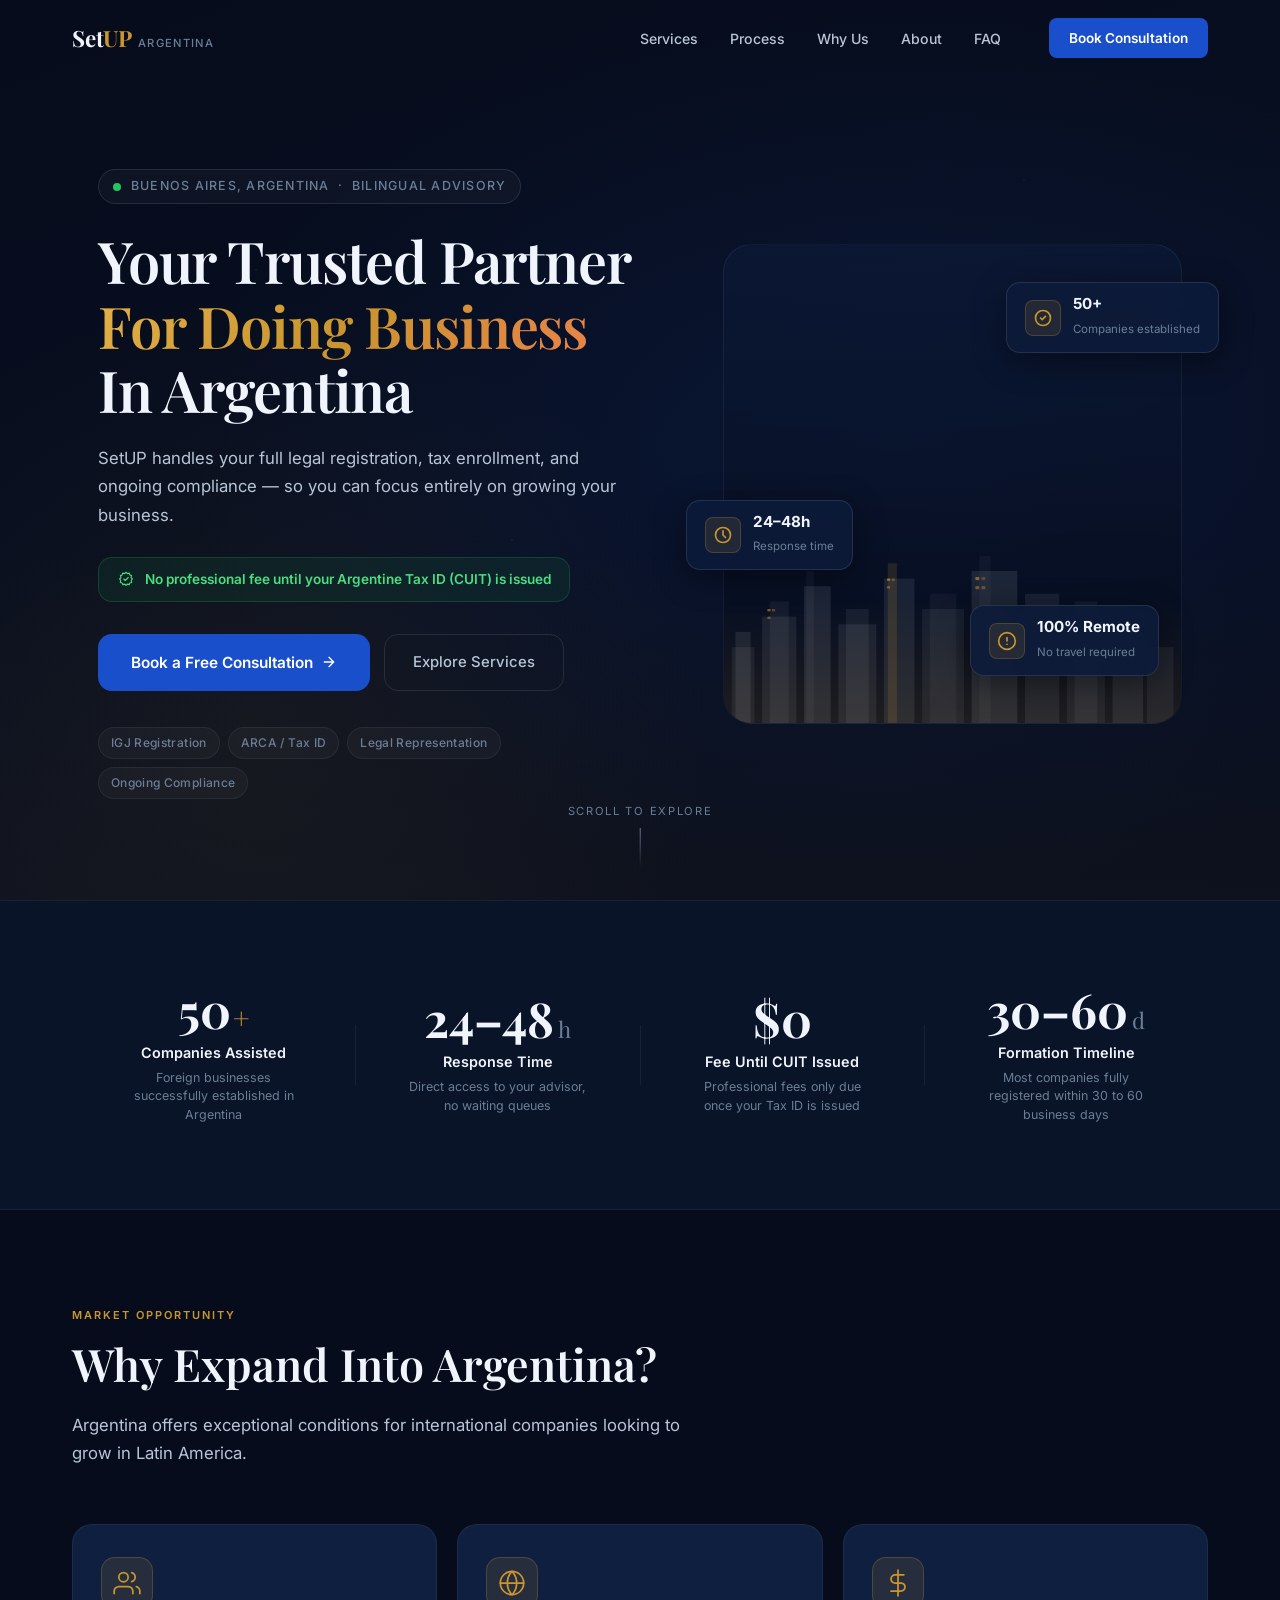
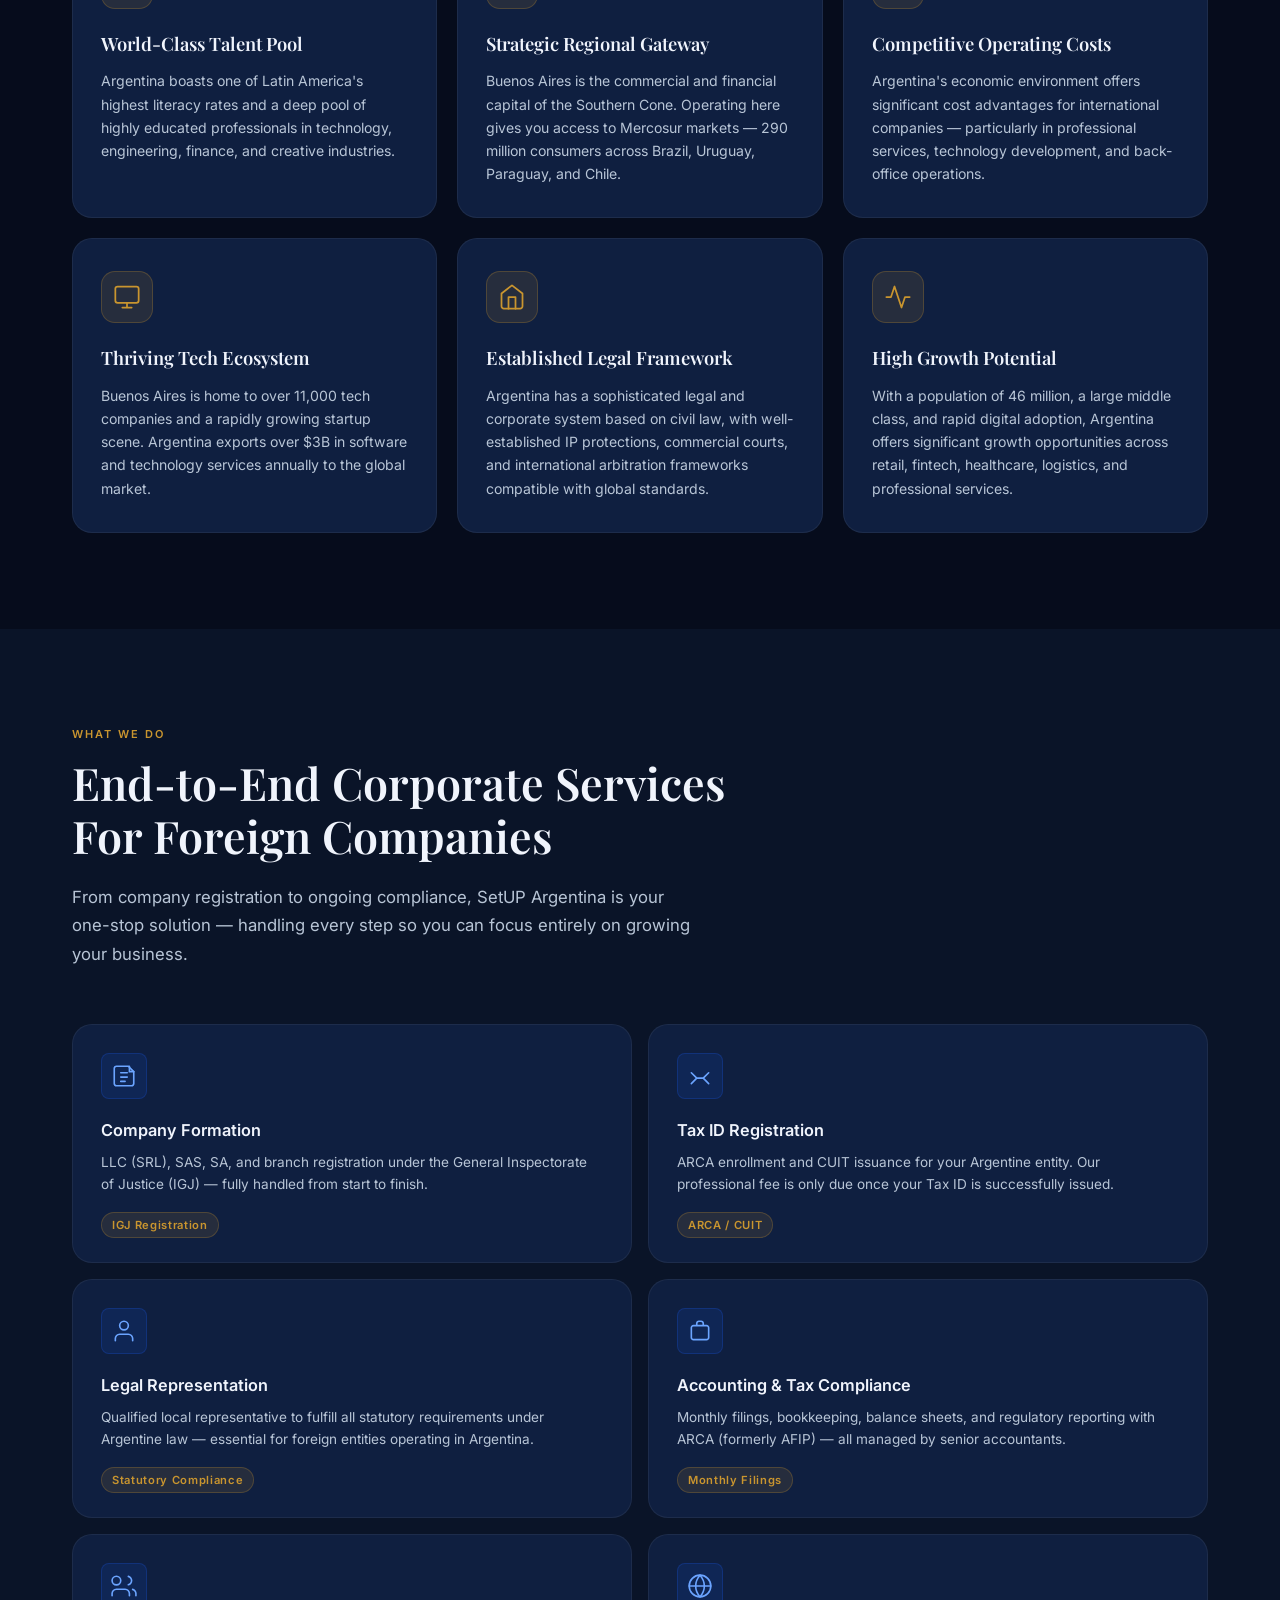
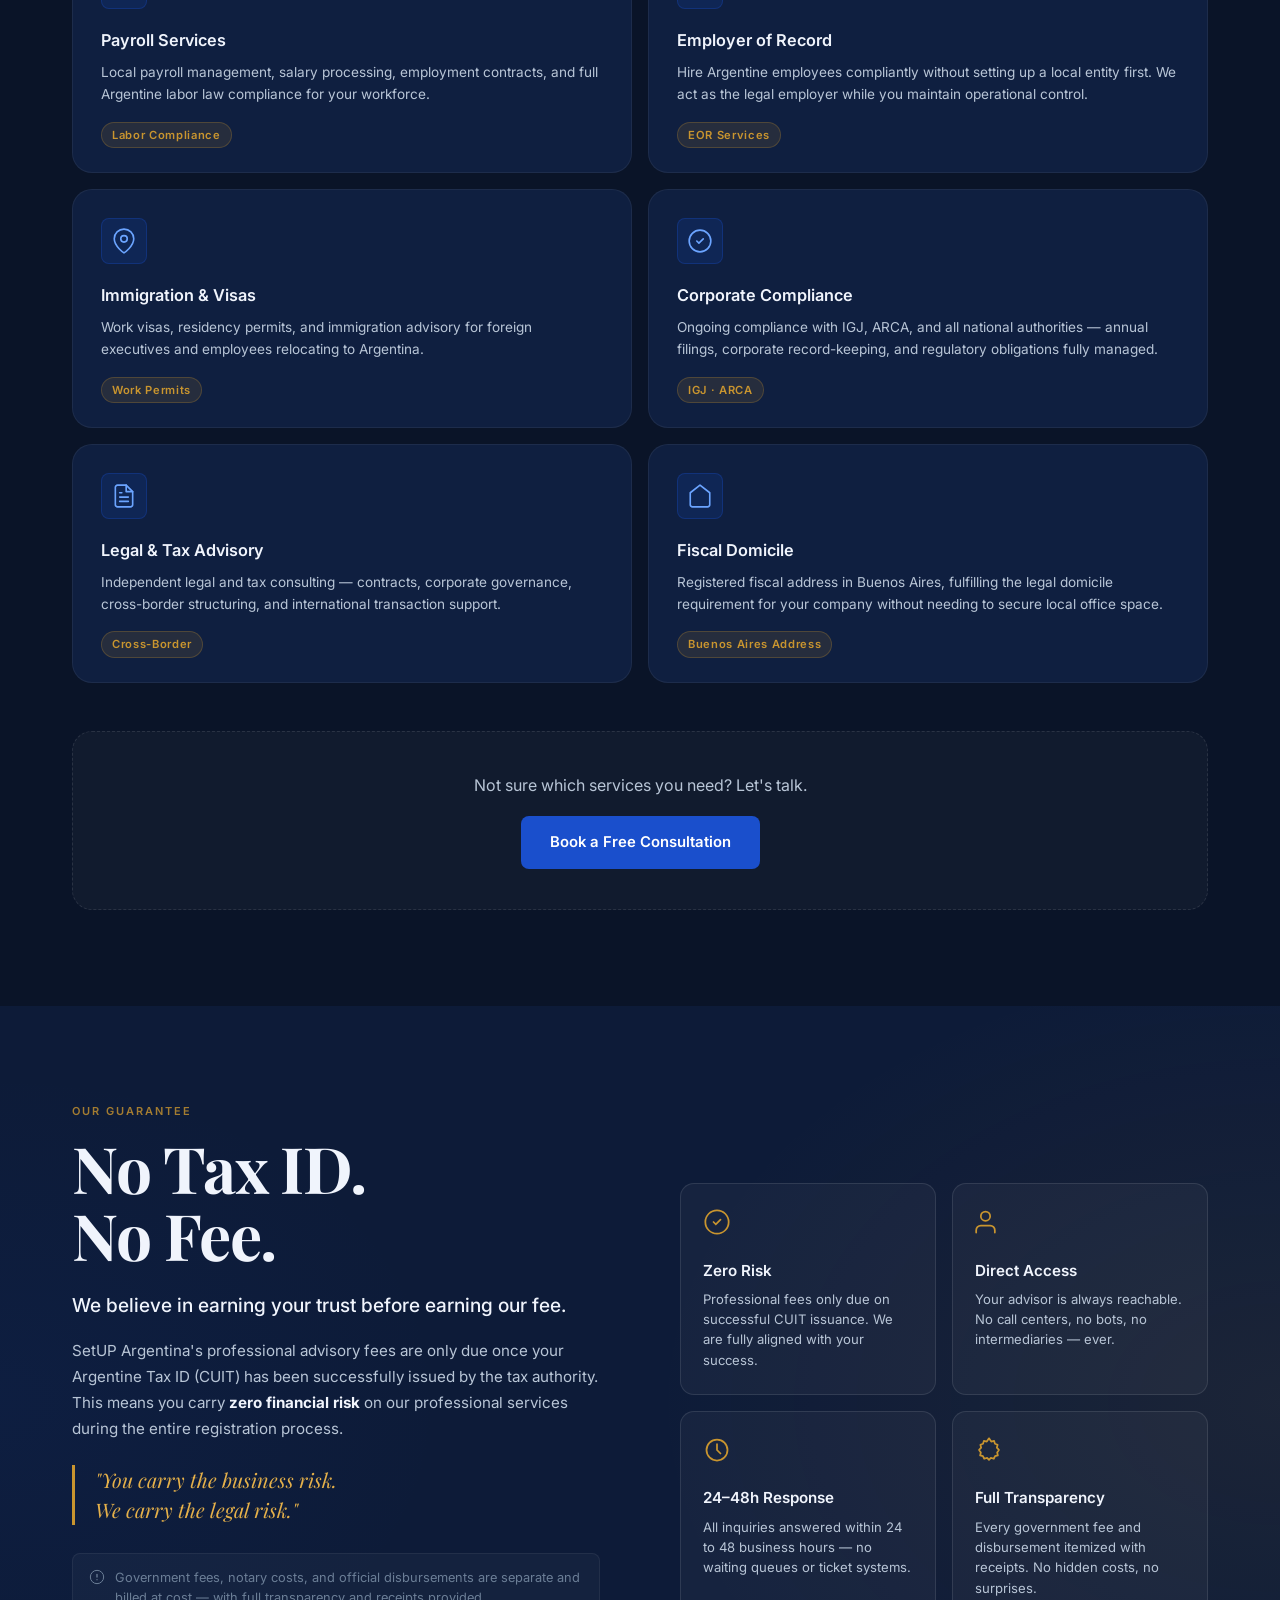
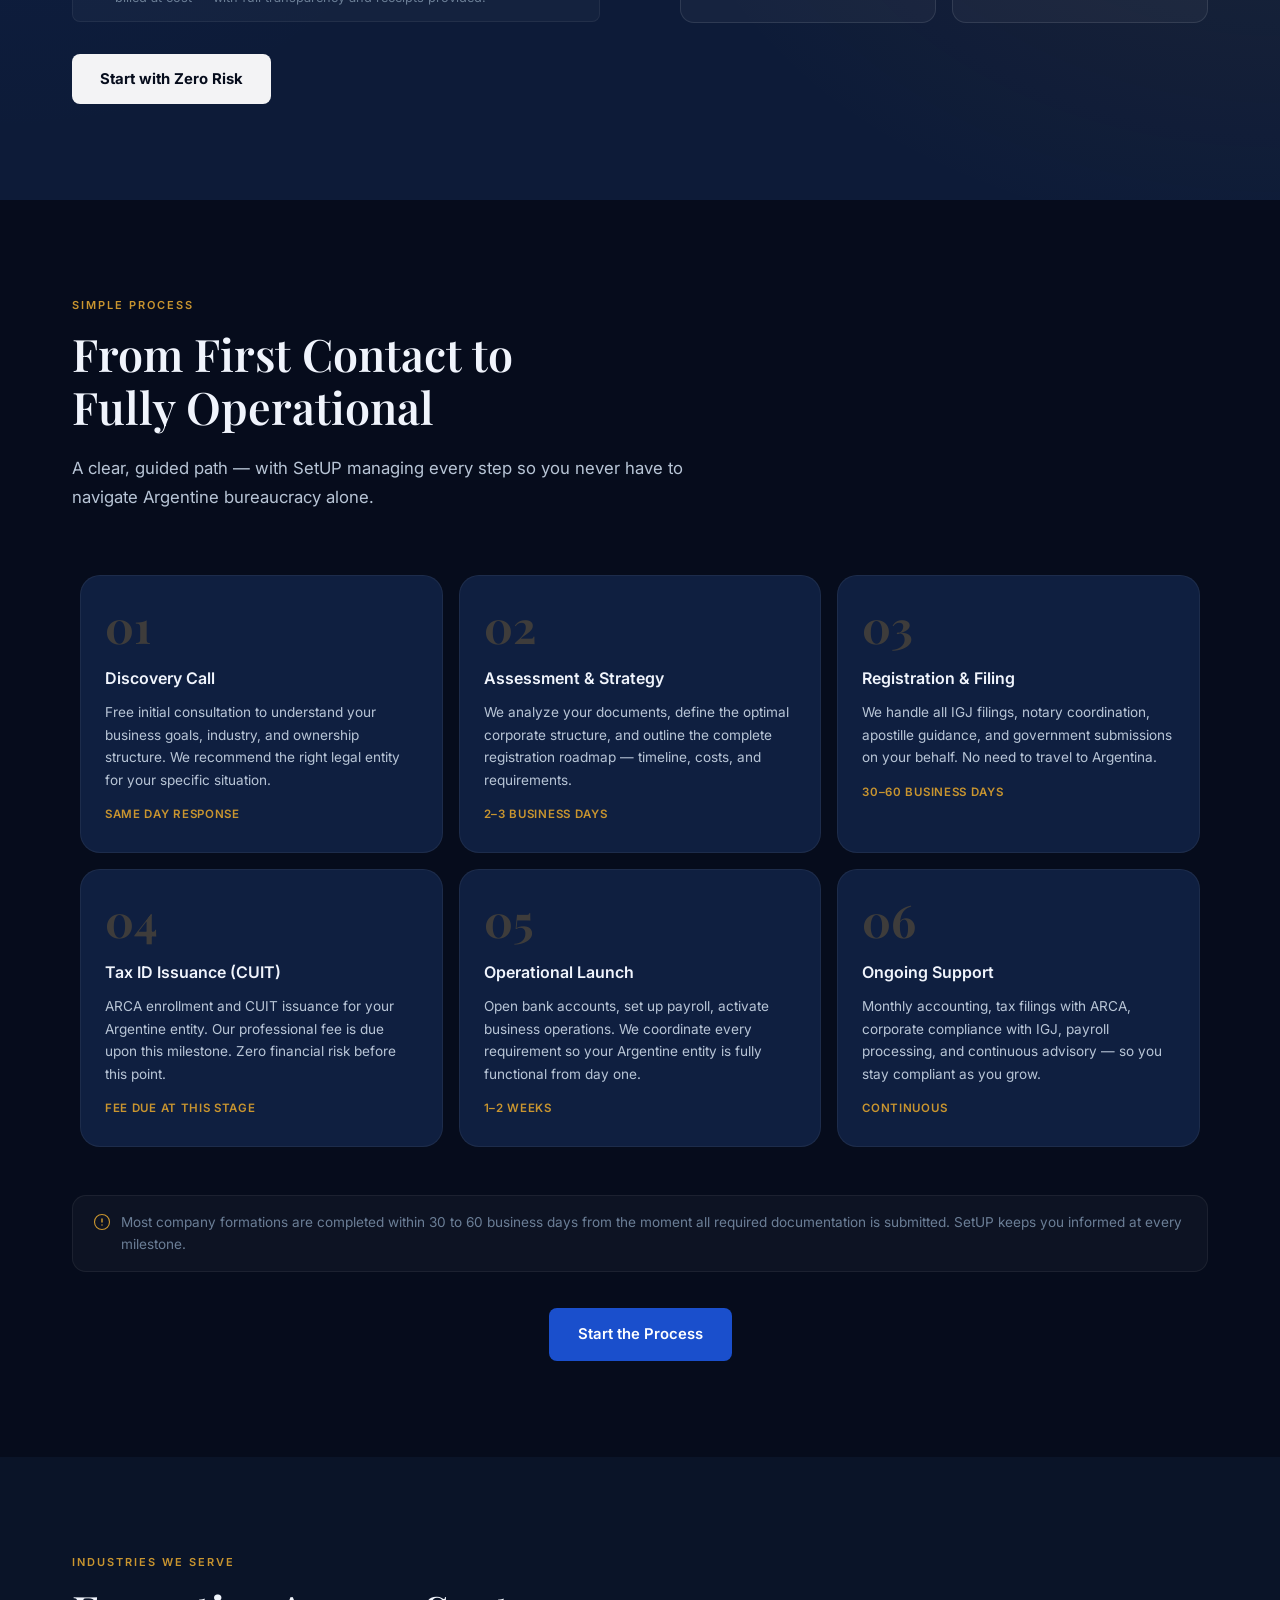
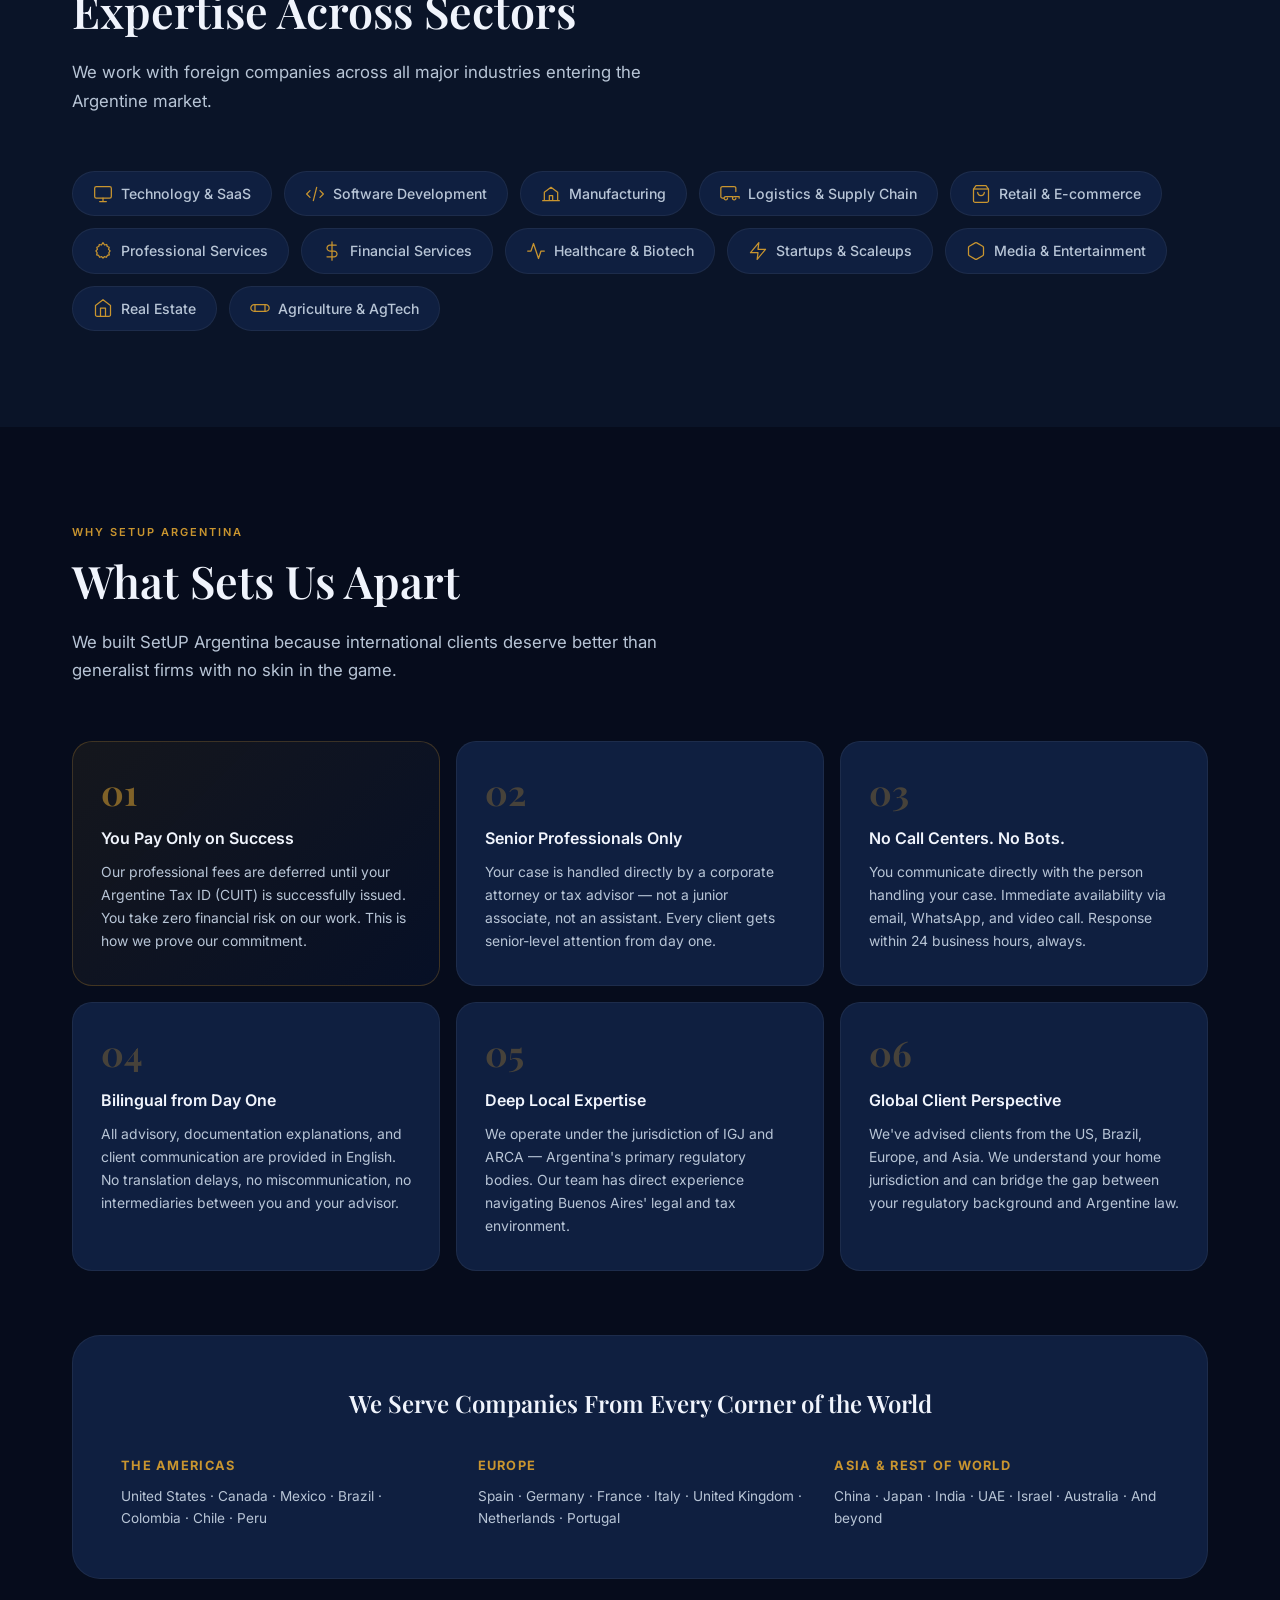
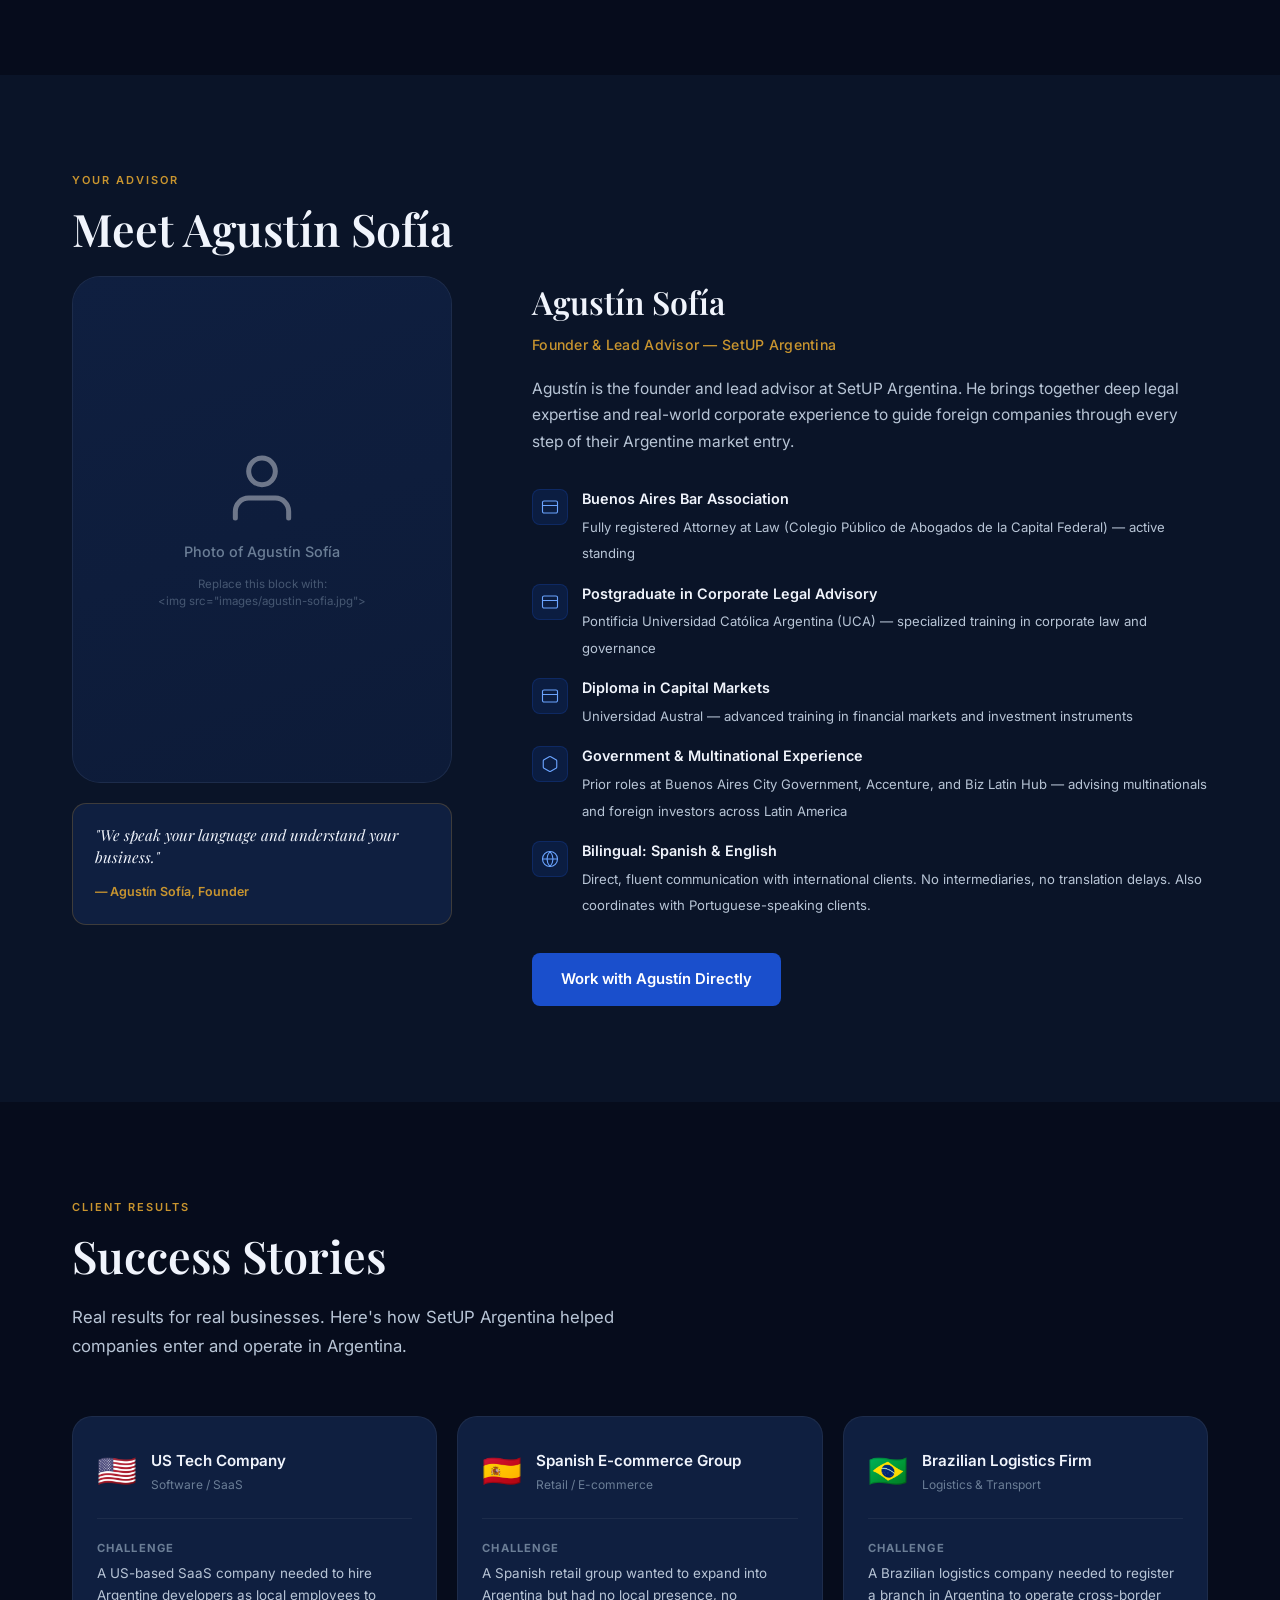
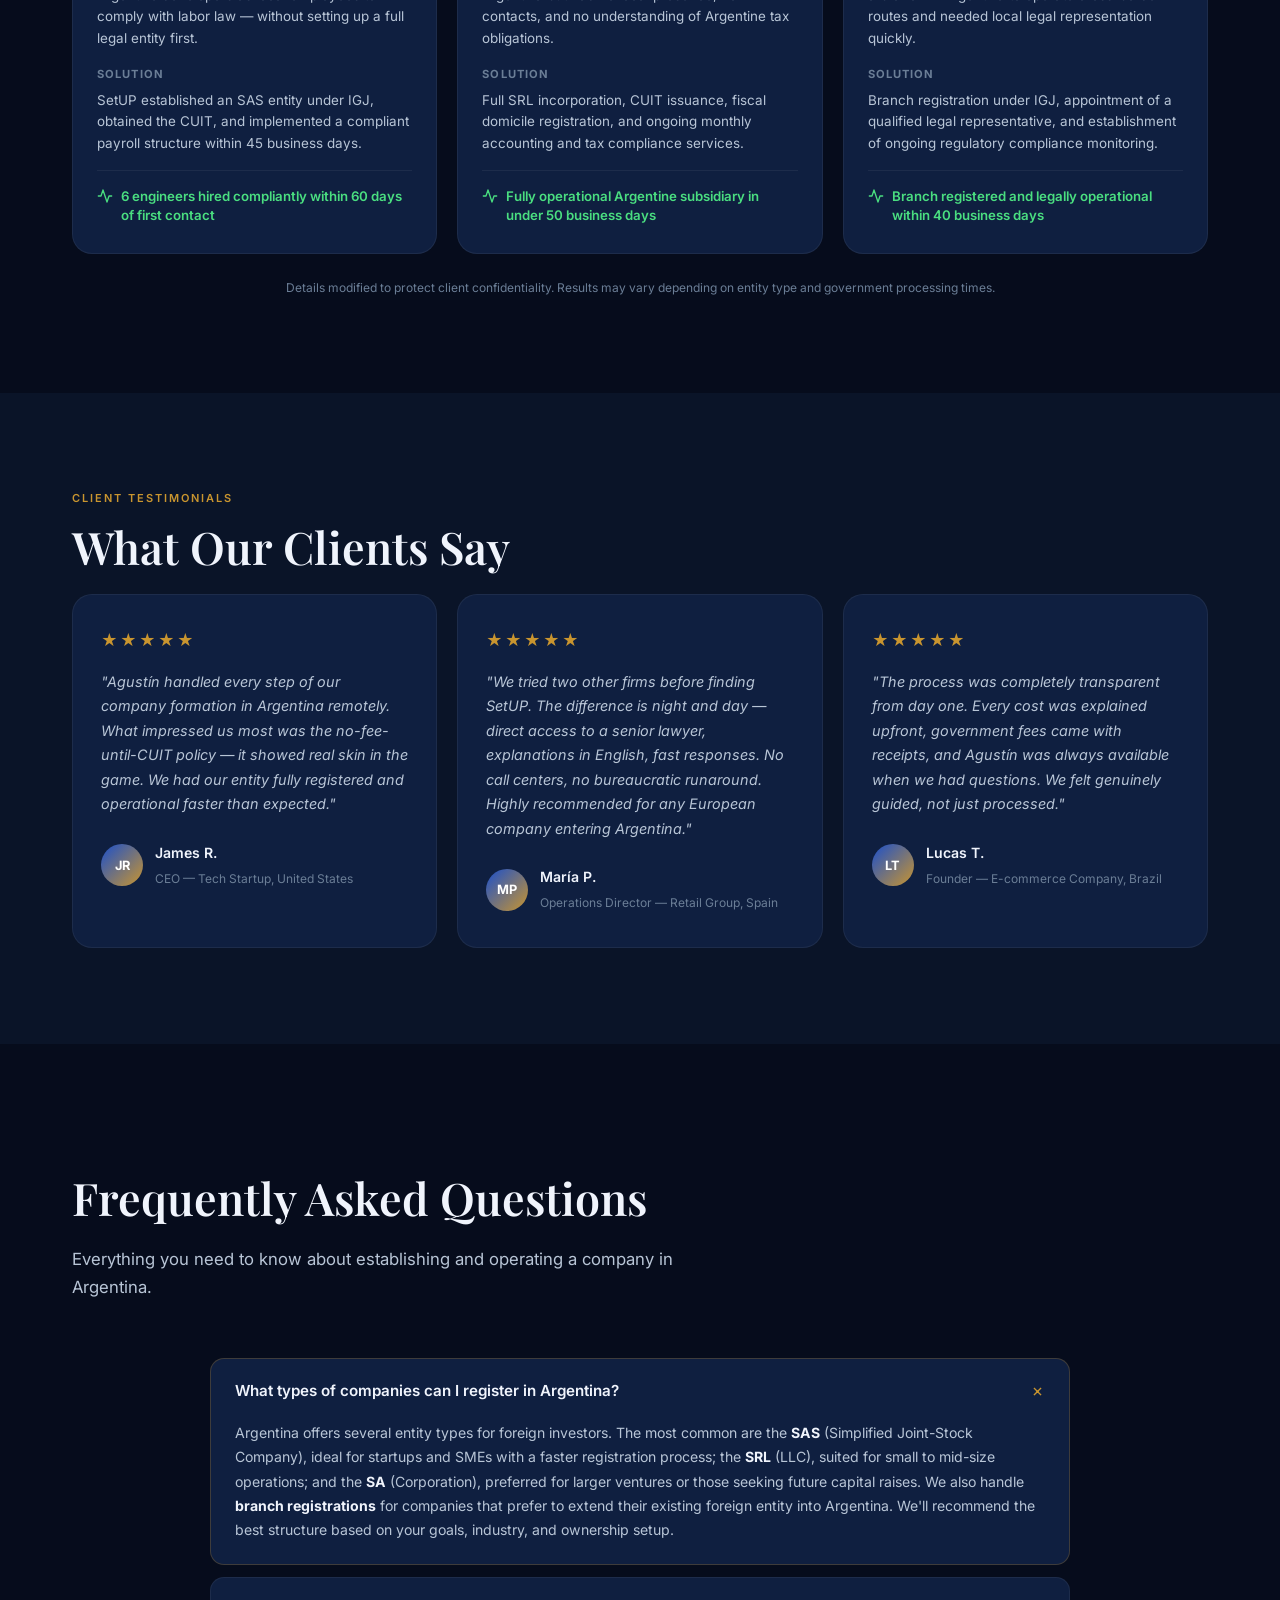
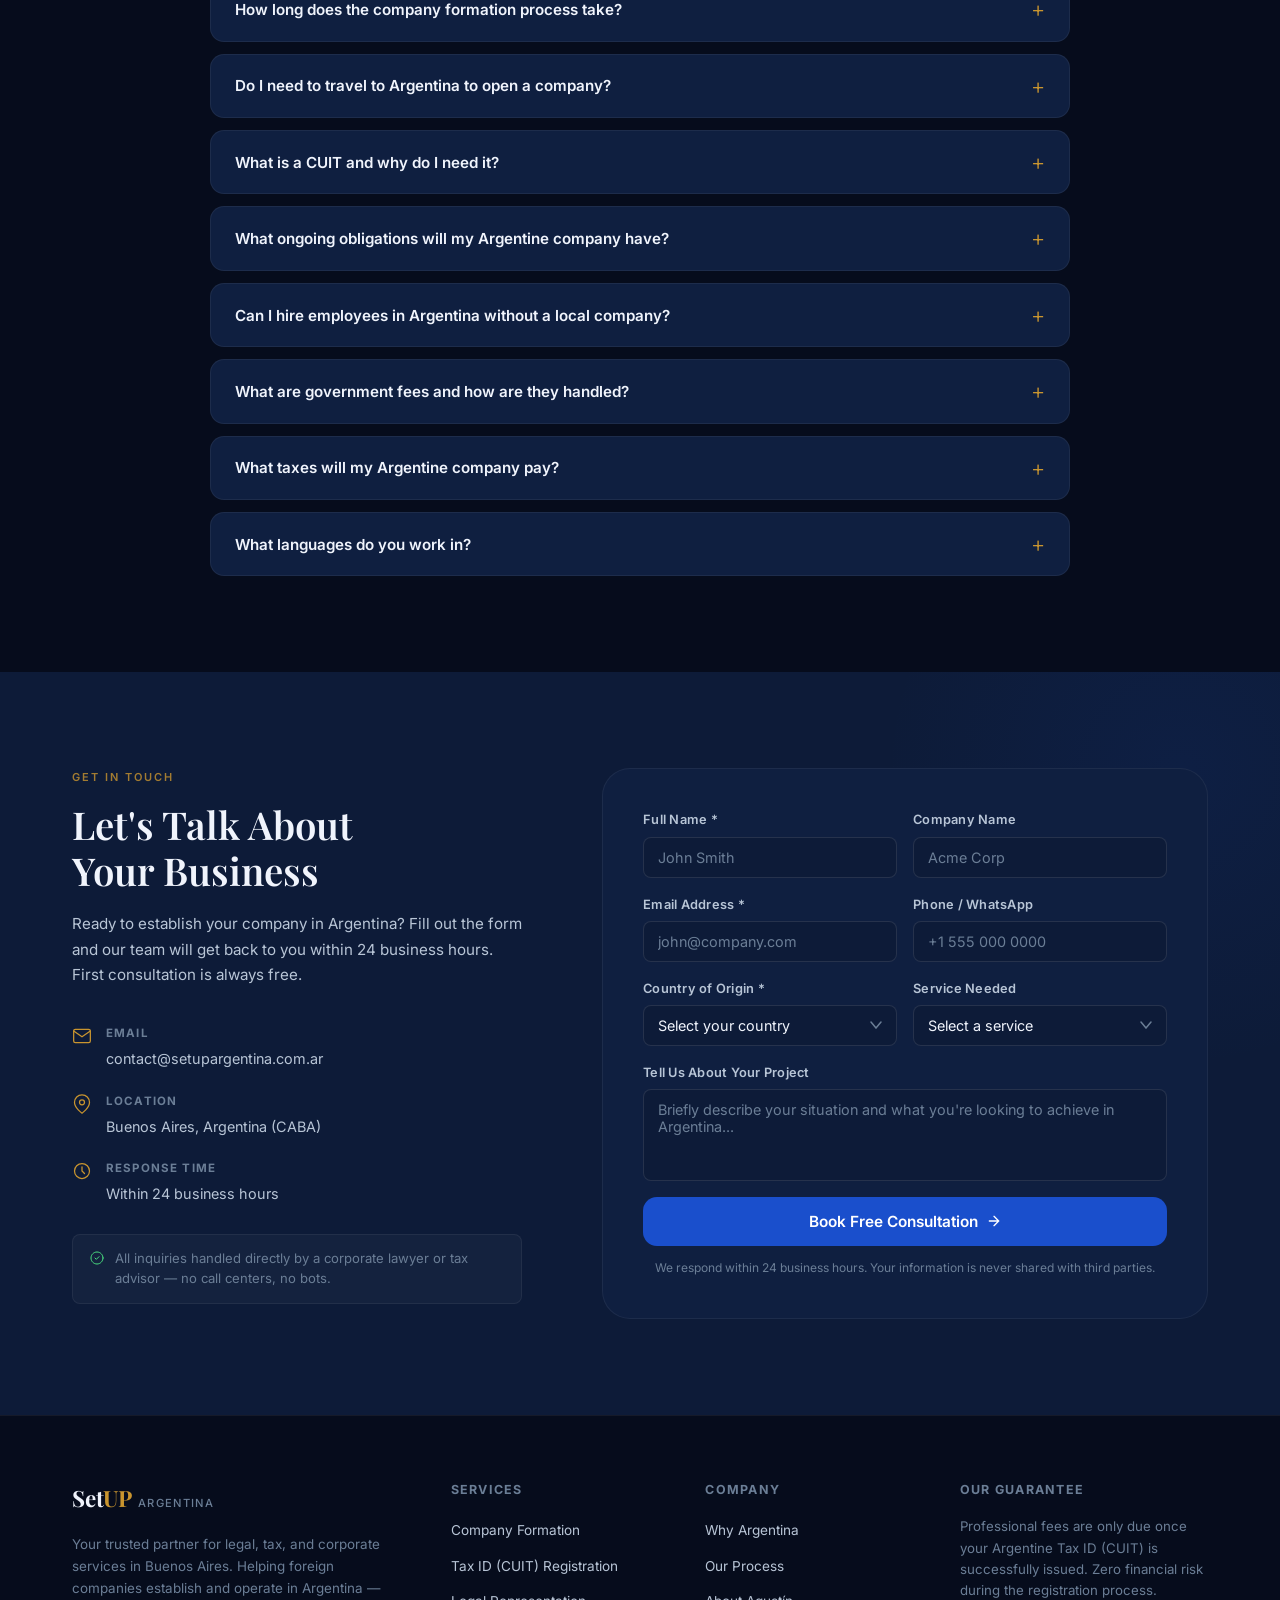
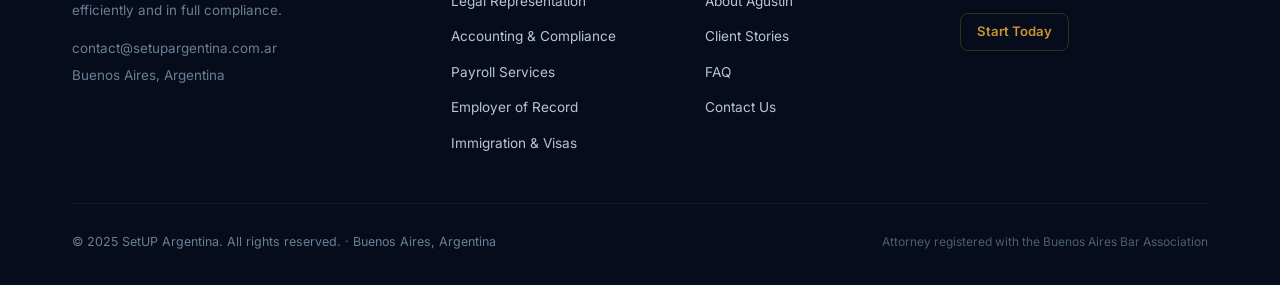
==== index.html @ 7e8af1dd "Initial commit — SetUP Argentina corporate website Premium English-language corporate website for Se" ====
<!DOCTYPE html>
<html lang="en">
<head>
    <meta charset="UTF-8">
    <meta name="viewport" content="width=device-width, initial-scale=1.0">

    <!-- SEO Core -->
    <title>SetUP Argentina — Company Formation &amp; Legal Services in Buenos Aires</title>
    <meta name="description" content="SetUP Argentina helps foreign companies establish legal entities, obtain their Argentine Tax ID (CUIT), and operate in full compliance. Senior advisors. No professional fee until your Tax ID is successfully issued.">
    <meta name="keywords" content="Company Formation Argentina, Business Setup Argentina, Legal Services Argentina, Tax Advisory Argentina, Accounting Services Argentina, Employer of Record Argentina, Corporate Services Argentina, Buenos Aires Company Registration, Argentina CUIT Registration, IGJ Registration, ARCA Tax ID">
    <meta name="robots" content="index, follow">
    <meta name="author" content="SetUP Argentina">
    <link rel="canonical" href="https://www.setupargentina.com.ar/en">

    <!-- Open Graph -->
    <meta property="og:type" content="website">
    <meta property="og:url" content="https://www.setupargentina.com.ar/en">
    <meta property="og:title" content="SetUP Argentina — Company Formation &amp; Legal Services in Buenos Aires">
    <meta property="og:description" content="Your trusted partner for establishing and operating in Argentina. Senior advisors, bilingual service. No fee until your Tax ID is issued.">
    <meta property="og:image" content="https://www.setupargentina.com.ar/images/og-image.jpg">
    <meta property="og:site_name" content="SetUP Argentina">
    <meta property="og:locale" content="en_US">

    <!-- Twitter Cards -->
    <meta name="twitter:card" content="summary_large_image">
    <meta name="twitter:title" content="SetUP Argentina — Company Formation &amp; Corporate Services">
    <meta name="twitter:description" content="Foreign companies trust SetUP Argentina for legal registration, tax compliance, and back-office services in Buenos Aires.">
    <meta name="twitter:image" content="https://www.setupargentina.com.ar/images/og-image.jpg">

    <!-- Schema Markup -->
    <script type="application/ld+json">
    {
      "@context": "https://schema.org",
      "@type": "LegalService",
      "name": "SetUP Argentina",
      "description": "Legal, tax, and corporate advisory services for foreign companies establishing operations in Argentina.",
      "url": "https://www.setupargentina.com.ar",
      "email": "contact@setupargentina.com.ar",
      "address": {
        "@type": "PostalAddress",
        "addressLocality": "Buenos Aires",
        "addressRegion": "CABA",
        "addressCountry": "AR"
      },
      "founder": {
        "@type": "Person",
        "name": "Agustín Sofía",
        "jobTitle": "Founder & Lead Advisor"
      },
      "serviceType": ["Company Formation", "Tax Advisory", "Legal Representation", "Accounting Services", "Payroll Services", "Immigration Services"],
      "areaServed": "Worldwide",
      "hasOfferCatalog": {
        "@type": "OfferCatalog",
        "name": "Corporate Services Argentina",
        "itemListElement": [
          {"@type": "Offer", "itemOffered": {"@type": "Service", "name": "Company Formation Argentina"}},
          {"@type": "Offer", "itemOffered": {"@type": "Service", "name": "Tax ID Registration CUIT"}},
          {"@type": "Offer", "itemOffered": {"@type": "Service", "name": "Legal Representation Argentina"}},
          {"@type": "Offer", "itemOffered": {"@type": "Service", "name": "Accounting & Compliance Argentina"}}
        ]
      }
    }
    </script>

    <!-- Google Fonts -->
    <link rel="preconnect" href="https://fonts.googleapis.com">
    <link rel="preconnect" href="https://fonts.gstatic.com" crossorigin>
    <link href="https://fonts.googleapis.com/css2?family=Playfair+Display:ital,wght@0,400;0,500;0,600;0,700;1,400&family=Inter:wght@300;400;500;600;700&display=swap" rel="stylesheet">

    <link rel="stylesheet" href="styles.css">
</head>
<body>

<!-- ══════════════════════════════════════
     NAVIGATION
══════════════════════════════════════ -->
<nav id="navbar">
    <div class="nav-container">
        <a href="#" class="nav-logo">
            <span class="logo-mark">Set<em>UP</em></span>
            <span class="logo-country">Argentina</span>
        </a>

        <ul class="nav-links" id="navLinks">
            <li><a href="#services">Services</a></li>
            <li><a href="#process">Process</a></li>
            <li><a href="#why-us">Why Us</a></li>
            <li><a href="#founder">About</a></li>
            <li><a href="#faq">FAQ</a></li>
        </ul>

        <div class="nav-actions">
            <a href="#contact" class="btn-nav-cta">Book Consultation</a>
            <button class="nav-toggle" id="navToggle" aria-label="Menu">
                <span></span><span></span><span></span>
            </button>
        </div>
    </div>
</nav>

<!-- ══════════════════════════════════════
     HERO
══════════════════════════════════════ -->
<section id="hero">
    <div class="hero-bg-gradient"></div>
    <div class="hero-city-silhouette"></div>
    <div class="hero-particles"></div>

    <div class="container hero-layout">
        <div class="hero-content" data-animate="fadeInLeft">
            <div class="hero-eyebrow">
                <span class="dot-pulse"></span>
                Buenos Aires, Argentina &nbsp;·&nbsp; Bilingual Advisory
            </div>

            <h1 class="hero-title">
                Your Trusted Partner<br>
                <span class="gradient-text">For Doing Business</span><br>
                In Argentina
            </h1>

            <p class="hero-subtitle">
                SetUP handles your full legal registration, tax enrollment, and ongoing compliance — so you can focus entirely on growing your business.
            </p>

            <div class="hero-guarantee-badge">
                <svg width="18" height="18" viewBox="0 0 24 24" fill="none"><path d="M9 12L11 14L15 10M12 3L13.9 4.8L16.4 4.2L17.1 6.6L19.4 7.5L18.7 10L20.5 11.9L19 14.1L19.6 16.6L17.2 17.3L16.1 19.5L13.6 18.8L12 20.5L10.4 18.8L7.9 19.5L6.8 17.3L4.4 16.6L5 14.1L3.5 11.9L5.3 10L4.6 7.5L6.9 6.6L7.6 4.2L10.1 4.8L12 3Z" stroke="currentColor" stroke-width="1.5" stroke-linecap="round" stroke-linejoin="round"/></svg>
                <strong>No professional fee until your Argentine Tax ID (CUIT) is issued</strong>
            </div>

            <div class="hero-buttons">
                <a href="#contact" class="btn-primary btn-lg">
                    Book a Free Consultation
                    <svg width="16" height="16" viewBox="0 0 24 24" fill="none"><path d="M5 12H19M12 5L19 12L12 19" stroke="currentColor" stroke-width="2" stroke-linecap="round"/></svg>
                </a>
                <a href="#services" class="btn-ghost btn-lg">Explore Services</a>
            </div>

            <div class="hero-tags">
                <span>IGJ Registration</span>
                <span>ARCA / Tax ID</span>
                <span>Legal Representation</span>
                <span>Ongoing Compliance</span>
            </div>
        </div>

        <div class="hero-visual" data-animate="fadeInRight">
            <div class="hero-card-floating hero-card-1">
                <div class="hc-icon">
                    <svg width="20" height="20" viewBox="0 0 24 24" fill="none"><path d="M9 12L11 14L15 10M21 12C21 16.9706 16.9706 21 12 21C7.02944 21 3 16.9706 3 12C3 7.02944 7.02944 3 12 3C16.9706 3 21 7.02944 21 12Z" stroke="currentColor" stroke-width="2" stroke-linecap="round"/></svg>
                </div>
                <div class="hc-text">
                    <strong>50+</strong>
                    <span>Companies established</span>
                </div>
            </div>
            <div class="hero-card-floating hero-card-2">
                <div class="hc-icon">
                    <svg width="20" height="20" viewBox="0 0 24 24" fill="none"><circle cx="12" cy="12" r="9" stroke="currentColor" stroke-width="2"/><path d="M12 7V12L15 15" stroke="currentColor" stroke-width="2" stroke-linecap="round"/></svg>
                </div>
                <div class="hc-text">
                    <strong>24–48h</strong>
                    <span>Response time</span>
                </div>
            </div>
            <div class="hero-card-floating hero-card-3">
                <div class="hc-icon">
                    <svg width="20" height="20" viewBox="0 0 24 24" fill="none"><path d="M12 22C17.5228 22 22 17.5228 22 12C22 6.47715 17.5228 2 12 2C6.47715 2 2 6.47715 2 12C2 17.5228 6.47715 22 12 22Z" stroke="currentColor" stroke-width="2"/><path d="M12 8V12M12 16H12.01" stroke="currentColor" stroke-width="2" stroke-linecap="round"/></svg>
                </div>
                <div class="hc-text">
                    <strong>100% Remote</strong>
                    <span>No travel required</span>
                </div>
            </div>
            <div class="hero-city-visual">
                <div class="city-glow"></div>
                <svg class="city-skyline" viewBox="0 0 600 280" xmlns="http://www.w3.org/2000/svg" preserveAspectRatio="xMidYMax meet">
                    <rect x="10" y="180" width="30" height="100" fill="rgba(255,255,255,0.06)"/>
                    <rect x="15" y="160" width="20" height="180" fill="rgba(255,255,255,0.08)"/>
                    <rect x="50" y="140" width="45" height="140" fill="rgba(255,255,255,0.07)"/>
                    <rect x="60" y="120" width="25" height="160" fill="rgba(255,255,255,0.05)"/>
                    <rect x="105" y="100" width="35" height="180" fill="rgba(255,255,255,0.09)"/>
                    <rect x="108" y="80" width="10" height="200" fill="rgba(255,255,255,0.04)"/>
                    <rect x="150" y="150" width="50" height="130" fill="rgba(255,255,255,0.07)"/>
                    <rect x="160" y="130" width="30" height="150" fill="rgba(255,255,255,0.06)"/>
                    <rect x="210" y="90" width="40" height="190" fill="rgba(255,255,255,0.08)"/>
                    <rect x="215" y="70" width="12" height="210" fill="rgba(201,149,47,0.15)"/>
                    <rect x="260" y="130" width="55" height="150" fill="rgba(255,255,255,0.06)"/>
                    <rect x="270" y="110" width="35" height="170" fill="rgba(255,255,255,0.04)"/>
                    <rect x="325" y="80" width="60" height="200" fill="rgba(255,255,255,0.09)"/>
                    <rect x="335" y="60" width="15" height="220" fill="rgba(255,255,255,0.03)"/>
                    <rect x="395" y="110" width="45" height="170" fill="rgba(255,255,255,0.07)"/>
                    <rect x="450" y="140" width="50" height="140" fill="rgba(255,255,255,0.06)"/>
                    <rect x="460" y="120" width="30" height="160" fill="rgba(255,255,255,0.05)"/>
                    <rect x="510" y="160" width="40" height="120" fill="rgba(255,255,255,0.08)"/>
                    <rect x="555" y="180" width="35" height="100" fill="rgba(255,255,255,0.06)"/>
                    <!-- Windows lights -->
                    <rect x="57" y="130" width="4" height="3" fill="rgba(201,149,47,0.6)"/>
                    <rect x="63" y="130" width="4" height="3" fill="rgba(201,149,47,0.4)"/>
                    <rect x="57" y="140" width="4" height="3" fill="rgba(201,149,47,0.5)"/>
                    <rect x="214" y="90" width="4" height="3" fill="rgba(201,149,47,0.7)"/>
                    <rect x="220" y="90" width="4" height="3" fill="rgba(201,149,47,0.4)"/>
                    <rect x="214" y="100" width="4" height="3" fill="rgba(201,149,47,0.5)"/>
                    <rect x="330" y="88" width="5" height="4" fill="rgba(201,149,47,0.6)"/>
                    <rect x="338" y="88" width="5" height="4" fill="rgba(201,149,47,0.3)"/>
                    <rect x="330" y="100" width="5" height="4" fill="rgba(201,149,47,0.5)"/>
                    <rect x="338" y="100" width="5" height="4" fill="rgba(201,149,47,0.4)"/>
                </svg>
            </div>
        </div>
    </div>

    <div class="hero-scroll-indicator">
        <span>Scroll to explore</span>
        <div class="scroll-line"></div>
    </div>
</section>

<!-- ══════════════════════════════════════
     TRUST / STATS
══════════════════════════════════════ -->
<section id="trust" class="section-trust">
    <div class="container">
        <div class="stats-grid">
            <div class="stat-item" data-animate="fadeInUp" data-delay="0">
                <div class="stat-number">
                    <span class="counter" data-target="50">0</span><span class="stat-suffix">+</span>
                </div>
                <div class="stat-label">Companies Assisted</div>
                <div class="stat-desc">Foreign businesses successfully established in Argentina</div>
            </div>
            <div class="stat-divider"></div>
            <div class="stat-item" data-animate="fadeInUp" data-delay="100">
                <div class="stat-number">24–48<span class="stat-unit">h</span></div>
                <div class="stat-label">Response Time</div>
                <div class="stat-desc">Direct access to your advisor, no waiting queues</div>
            </div>
            <div class="stat-divider"></div>
            <div class="stat-item" data-animate="fadeInUp" data-delay="200">
                <div class="stat-number">$0</div>
                <div class="stat-label">Fee Until CUIT Issued</div>
                <div class="stat-desc">Professional fees only due once your Tax ID is issued</div>
            </div>
            <div class="stat-divider"></div>
            <div class="stat-item" data-animate="fadeInUp" data-delay="300">
                <div class="stat-number">30–60<span class="stat-unit">d</span></div>
                <div class="stat-label">Formation Timeline</div>
                <div class="stat-desc">Most companies fully registered within 30 to 60 business days</div>
            </div>
        </div>
    </div>
</section>

<!-- ══════════════════════════════════════
     WHY ARGENTINA
══════════════════════════════════════ -->
<section id="why-argentina" class="section-dark">
    <div class="container">
        <div class="section-label" data-animate="fadeInUp">Market Opportunity</div>
        <h2 class="section-title" data-animate="fadeInUp">Why Expand Into Argentina?</h2>
        <p class="section-subtitle" data-animate="fadeInUp">Argentina offers exceptional conditions for international companies looking to grow in Latin America.</p>

        <div class="why-grid">
            <div class="why-card" data-animate="fadeInUp" data-delay="0">
                <div class="why-icon">
                    <svg width="28" height="28" viewBox="0 0 24 24" fill="none"><path d="M17 21V19C17 17.9391 16.5786 16.9217 15.8284 16.1716C15.0783 15.4214 14.0609 15 13 15H5C3.93913 15 2.92172 15.4214 2.17157 16.1716C1.42143 16.9217 1 17.9391 1 19V21M23 21V19C22.9993 18.1137 22.7044 17.2528 22.1614 16.5523C21.6184 15.8519 20.8581 15.3516 20 15.13M16 3.13C16.8604 3.35031 17.623 3.85071 18.1676 4.55232C18.7122 5.25392 19.0078 6.11683 19.0078 7.005C19.0078 7.89317 18.7122 8.75608 18.1676 9.45768C17.623 10.1593 16.8604 10.6597 16 10.88M13 7C13 9.20914 11.2091 11 9 11C6.79086 11 5 9.20914 5 7C5 4.79086 6.79086 3 9 3C11.2091 3 13 4.79086 13 7Z" stroke="currentColor" stroke-width="1.5" stroke-linecap="round" stroke-linejoin="round"/></svg>
                </div>
                <h3>World-Class Talent Pool</h3>
                <p>Argentina boasts one of Latin America's highest literacy rates and a deep pool of highly educated professionals in technology, engineering, finance, and creative industries.</p>
            </div>
            <div class="why-card" data-animate="fadeInUp" data-delay="100">
                <div class="why-icon">
                    <svg width="28" height="28" viewBox="0 0 24 24" fill="none"><path d="M12 2C6.47715 2 2 6.47715 2 12C2 17.5228 6.47715 22 12 22C17.5228 22 22 17.5228 22 12C22 6.47715 17.5228 2 12 2Z" stroke="currentColor" stroke-width="1.5"/><path d="M2 12H22M12 2C9.33333 4.66667 8 8 8 12C8 16 9.33333 19.3333 12 22M12 2C14.6667 4.66667 16 8 16 12C16 16 14.6667 19.3333 12 22" stroke="currentColor" stroke-width="1.5" stroke-linecap="round"/></svg>
                </div>
                <h3>Strategic Regional Gateway</h3>
                <p>Buenos Aires is the commercial and financial capital of the Southern Cone. Operating here gives you access to Mercosur markets — 290 million consumers across Brazil, Uruguay, Paraguay, and Chile.</p>
            </div>
            <div class="why-card" data-animate="fadeInUp" data-delay="200">
                <div class="why-icon">
                    <svg width="28" height="28" viewBox="0 0 24 24" fill="none"><path d="M12 1V23M17 5H9.5C8.57174 5 7.6815 5.36875 7.02513 6.02513C6.36875 6.6815 6 7.57174 6 8.5C6 9.42826 6.36875 10.3185 7.02513 10.9749C7.6815 11.6313 8.57174 12 9.5 12H14.5C15.4283 12 16.3185 12.3687 16.9749 13.0251C17.6313 13.6815 18 14.5717 18 15.5C18 16.4283 17.6313 17.3185 16.9749 17.9749C16.3185 18.6313 15.4283 19 14.5 19H6" stroke="currentColor" stroke-width="1.5" stroke-linecap="round" stroke-linejoin="round"/></svg>
                </div>
                <h3>Competitive Operating Costs</h3>
                <p>Argentina's economic environment offers significant cost advantages for international companies — particularly in professional services, technology development, and back-office operations.</p>
            </div>
            <div class="why-card" data-animate="fadeInUp" data-delay="0">
                <div class="why-icon">
                    <svg width="28" height="28" viewBox="0 0 24 24" fill="none"><rect x="2" y="3" width="20" height="14" rx="2" stroke="currentColor" stroke-width="1.5"/><path d="M8 21H16M12 17V21" stroke="currentColor" stroke-width="1.5" stroke-linecap="round"/></svg>
                </div>
                <h3>Thriving Tech Ecosystem</h3>
                <p>Buenos Aires is home to over 11,000 tech companies and a rapidly growing startup scene. Argentina exports over $3B in software and technology services annually to the global market.</p>
            </div>
            <div class="why-card" data-animate="fadeInUp" data-delay="100">
                <div class="why-icon">
                    <svg width="28" height="28" viewBox="0 0 24 24" fill="none"><path d="M3 9L12 2L21 9V20C21 20.5304 20.7893 21.0391 20.4142 21.4142C20.0391 21.7893 19.5304 22 19 22H5C4.46957 22 3.96086 21.7893 3.58579 21.4142C3.21071 21.0391 3 20.5304 3 20V9Z" stroke="currentColor" stroke-width="1.5" stroke-linecap="round" stroke-linejoin="round"/><path d="M9 22V12H15V22" stroke="currentColor" stroke-width="1.5" stroke-linecap="round" stroke-linejoin="round"/></svg>
                </div>
                <h3>Established Legal Framework</h3>
                <p>Argentina has a sophisticated legal and corporate system based on civil law, with well-established IP protections, commercial courts, and international arbitration frameworks compatible with global standards.</p>
            </div>
            <div class="why-card" data-animate="fadeInUp" data-delay="200">
                <div class="why-icon">
                    <svg width="28" height="28" viewBox="0 0 24 24" fill="none"><path d="M22 12H18L15 21L9 3L6 12H2" stroke="currentColor" stroke-width="1.5" stroke-linecap="round" stroke-linejoin="round"/></svg>
                </div>
                <h3>High Growth Potential</h3>
                <p>With a population of 46 million, a large middle class, and rapid digital adoption, Argentina offers significant growth opportunities across retail, fintech, healthcare, logistics, and professional services.</p>
            </div>
        </div>
    </div>
</section>

<!-- ══════════════════════════════════════
     SERVICES
══════════════════════════════════════ -->
<section id="services" class="section-light">
    <div class="container">
        <div class="section-label" data-animate="fadeInUp">What We Do</div>
        <h2 class="section-title" data-animate="fadeInUp">End-to-End Corporate Services<br>For Foreign Companies</h2>
        <p class="section-subtitle" data-animate="fadeInUp">From company registration to ongoing compliance, SetUP Argentina is your one-stop solution — handling every step so you can focus entirely on growing your business.</p>

        <div class="services-grid">
            <div class="service-card" data-animate="fadeInUp" data-delay="0">
                <div class="service-icon">
                    <svg width="26" height="26" viewBox="0 0 24 24" fill="none"><path d="M19 21H5C4.46957 21 3.96086 20.7893 3.58579 20.4142C3.21071 20.0391 3 19.5304 3 19V5C3 4.46957 3.21071 3.96086 3.58579 3.58579C3.96086 3.21071 4.46957 3 5 3H16L21 8V19C21 19.5304 20.7893 20.0391 20.4142 20.4142C20.0391 20.7893 19.5304 21 19 21Z" stroke="currentColor" stroke-width="1.5" stroke-linecap="round"/><path d="M17 3V8H21M9 9H15M9 13H15M9 17H13" stroke="currentColor" stroke-width="1.5" stroke-linecap="round"/></svg>
                </div>
                <h3>Company Formation</h3>
                <p>LLC (SRL), SAS, SA, and branch registration under the General Inspectorate of Justice (IGJ) — fully handled from start to finish.</p>
                <div class="service-tag">IGJ Registration</div>
            </div>

            <div class="service-card" data-animate="fadeInUp" data-delay="80">
                <div class="service-icon">
                    <svg width="26" height="26" viewBox="0 0 24 24" fill="none"><path d="M9 14L4 19M9 14L4 9M9 14H15M15 14L20 19M15 14L20 9" stroke="currentColor" stroke-width="1.5" stroke-linecap="round" stroke-linejoin="round"/></svg>
                </div>
                <h3>Tax ID Registration</h3>
                <p>ARCA enrollment and CUIT issuance for your Argentine entity. Our professional fee is only due once your Tax ID is successfully issued.</p>
                <div class="service-tag">ARCA / CUIT</div>
            </div>

            <div class="service-card" data-animate="fadeInUp" data-delay="160">
                <div class="service-icon">
                    <svg width="26" height="26" viewBox="0 0 24 24" fill="none"><path d="M20 21V19C20 17.9391 19.5786 16.9217 18.8284 16.1716C18.0783 15.4214 17.0609 15 16 15H8C6.93913 15 5.92172 15.4214 5.17157 16.1716C4.42143 16.9217 4 17.9391 4 19V21M16 7C16 9.20914 14.2091 11 12 11C9.79086 11 8 9.20914 8 7C8 4.79086 9.79086 3 12 3C14.2091 3 16 4.79086 16 7Z" stroke="currentColor" stroke-width="1.5" stroke-linecap="round" stroke-linejoin="round"/></svg>
                </div>
                <h3>Legal Representation</h3>
                <p>Qualified local representative to fulfill all statutory requirements under Argentine law — essential for foreign entities operating in Argentina.</p>
                <div class="service-tag">Statutory Compliance</div>
            </div>

            <div class="service-card" data-animate="fadeInUp" data-delay="0">
                <div class="service-icon">
                    <svg width="26" height="26" viewBox="0 0 24 24" fill="none"><path d="M9 7H6C5.46957 7 4.96086 7.21071 4.58579 7.58579C4.21071 7.96086 4 8.46957 4 9V18C4 18.5304 4.21071 19.0391 4.58579 19.4142C4.96086 19.7893 5.46957 20 6 20H18C18.5304 20 19.0391 19.7893 19.4142 19.4142C19.7893 19.0391 20 18.5304 20 18V9C20 8.46957 19.7893 7.96086 19.4142 7.58579C19.0391 7.21071 18.5304 7 18 7H15M9 7V5C9 4.46957 9.21071 3.96086 9.58579 3.58579C9.96086 3.21071 10.4696 3 11 3H13C13.5304 3 14.0391 3.21071 14.4142 3.58579C14.7893 3.96086 15 4.46957 15 5V7M9 7H15" stroke="currentColor" stroke-width="1.5" stroke-linecap="round" stroke-linejoin="round"/></svg>
                </div>
                <h3>Accounting &amp; Tax Compliance</h3>
                <p>Monthly filings, bookkeeping, balance sheets, and regulatory reporting with ARCA (formerly AFIP) — all managed by senior accountants.</p>
                <div class="service-tag">Monthly Filings</div>
            </div>

            <div class="service-card" data-animate="fadeInUp" data-delay="80">
                <div class="service-icon">
                    <svg width="26" height="26" viewBox="0 0 24 24" fill="none"><path d="M17 21V19C17 17.9391 16.5786 16.9217 15.8284 16.1716C15.0783 15.4214 14.0609 15 13 15H5C3.93913 15 2.92172 15.4214 2.17157 16.1716C1.42143 16.9217 1 17.9391 1 19V21M23 21V19C22.9993 18.1137 22.7044 17.2528 22.1614 16.5523C21.6184 15.8519 20.8581 15.3516 20 15.13M16 3.13C16.8604 3.35031 17.623 3.85071 18.1676 4.55232C18.7122 5.25392 19.0078 6.11683 19.0078 7.005C19.0078 7.89317 18.7122 8.75608 18.1676 9.45768C17.623 10.1593 16.8604 10.6597 16 10.88M9 7C9 9.20914 7.20914 11 5 11C2.79086 11 1 9.20914 1 7C1 4.79086 2.79086 3 5 3C7.20914 3 9 4.79086 9 7Z" stroke="currentColor" stroke-width="1.5" stroke-linecap="round" stroke-linejoin="round"/></svg>
                </div>
                <h3>Payroll Services</h3>
                <p>Local payroll management, salary processing, employment contracts, and full Argentine labor law compliance for your workforce.</p>
                <div class="service-tag">Labor Compliance</div>
            </div>

            <div class="service-card" data-animate="fadeInUp" data-delay="160">
                <div class="service-icon">
                    <svg width="26" height="26" viewBox="0 0 24 24" fill="none"><circle cx="12" cy="12" r="10" stroke="currentColor" stroke-width="1.5"/><path d="M2 12H22M12 2C9.33 5 8 8.33 8 12C8 15.67 9.33 19 12 22M12 2C14.67 5 16 8.33 16 12C16 15.67 14.67 19 12 22" stroke="currentColor" stroke-width="1.5" stroke-linecap="round"/></svg>
                </div>
                <h3>Employer of Record</h3>
                <p>Hire Argentine employees compliantly without setting up a local entity first. We act as the legal employer while you maintain operational control.</p>
                <div class="service-tag">EOR Services</div>
            </div>

            <div class="service-card" data-animate="fadeInUp" data-delay="0">
                <div class="service-icon">
                    <svg width="26" height="26" viewBox="0 0 24 24" fill="none"><path d="M21 10C21 17 12 23 12 23C12 23 3 17 3 10C3 7.61305 3.94821 5.32387 5.63604 3.63604C7.32387 1.94821 9.61305 1 12 1C14.3869 1 16.6761 1.94821 18.364 3.63604C20.0518 5.32387 21 7.61305 21 10Z" stroke="currentColor" stroke-width="1.5" stroke-linecap="round" stroke-linejoin="round"/><circle cx="12" cy="10" r="3" stroke="currentColor" stroke-width="1.5"/></svg>
                </div>
                <h3>Immigration &amp; Visas</h3>
                <p>Work visas, residency permits, and immigration advisory for foreign executives and employees relocating to Argentina.</p>
                <div class="service-tag">Work Permits</div>
            </div>

            <div class="service-card" data-animate="fadeInUp" data-delay="80">
                <div class="service-icon">
                    <svg width="26" height="26" viewBox="0 0 24 24" fill="none"><path d="M12 22C17.5228 22 22 17.5228 22 12C22 6.47715 17.5228 2 12 2C6.47715 2 2 6.47715 2 12C2 17.5228 6.47715 22 12 22Z" stroke="currentColor" stroke-width="1.5"/><path d="M9 12L11 14L15 10" stroke="currentColor" stroke-width="1.5" stroke-linecap="round" stroke-linejoin="round"/></svg>
                </div>
                <h3>Corporate Compliance</h3>
                <p>Ongoing compliance with IGJ, ARCA, and all national authorities — annual filings, corporate record-keeping, and regulatory obligations fully managed.</p>
                <div class="service-tag">IGJ · ARCA</div>
            </div>

            <div class="service-card" data-animate="fadeInUp" data-delay="160">
                <div class="service-icon">
                    <svg width="26" height="26" viewBox="0 0 24 24" fill="none"><path d="M14 2H6C5.46957 2 4.96086 2.21071 4.58579 2.58579C4.21071 2.96086 4 3.46957 4 4V20C4 20.5304 4.21071 21.0391 4.58579 21.4142C4.96086 21.7893 5.46957 22 6 22H18C18.5304 22 19.0391 21.7893 19.4142 21.4142C19.7893 21.0391 20 20.5304 20 20V8L14 2Z" stroke="currentColor" stroke-width="1.5" stroke-linecap="round" stroke-linejoin="round"/><path d="M14 2V8H20M16 13H8M16 17H8M10 9H9H8" stroke="currentColor" stroke-width="1.5" stroke-linecap="round" stroke-linejoin="round"/></svg>
                </div>
                <h3>Legal &amp; Tax Advisory</h3>
                <p>Independent legal and tax consulting — contracts, corporate governance, cross-border structuring, and international transaction support.</p>
                <div class="service-tag">Cross-Border</div>
            </div>

            <div class="service-card" data-animate="fadeInUp" data-delay="0">
                <div class="service-icon">
                    <svg width="26" height="26" viewBox="0 0 24 24" fill="none"><path d="M3 9L12 2L21 9V20C21 20.5304 20.7893 21.0391 20.4142 21.4142C20.0391 21.7893 19.5304 22 19 22H5C4.46957 22 3.96086 21.7893 3.58579 21.4142C3.21071 21.0391 3 20.5304 3 20V9Z" stroke="currentColor" stroke-width="1.5" stroke-linecap="round" stroke-linejoin="round"/></svg>
                </div>
                <h3>Fiscal Domicile</h3>
                <p>Registered fiscal address in Buenos Aires, fulfilling the legal domicile requirement for your company without needing to secure local office space.</p>
                <div class="service-tag">Buenos Aires Address</div>
            </div>
        </div>

        <div class="services-cta" data-animate="fadeInUp">
            <p>Not sure which services you need? Let's talk.</p>
            <a href="#contact" class="btn-primary">Book a Free Consultation</a>
        </div>
    </div>
</section>

<!-- ══════════════════════════════════════
     GUARANTEE — KEY DIFFERENTIATOR
══════════════════════════════════════ -->
<section id="guarantee" class="section-guarantee">
    <div class="guarantee-bg-pattern"></div>
    <div class="container">
        <div class="guarantee-layout">
            <div class="guarantee-content" data-animate="fadeInLeft">
                <div class="section-label light">Our Guarantee</div>
                <h2 class="guarantee-title">No Tax ID.<br>No Fee.</h2>
                <p class="guarantee-lead">
                    We believe in earning your trust before earning our fee.
                </p>
                <p class="guarantee-body">
                    SetUP Argentina's professional advisory fees are only due once your Argentine Tax ID (CUIT) has been successfully issued by the tax authority. This means you carry <strong>zero financial risk</strong> on our professional services during the entire registration process.
                </p>
                <blockquote class="guarantee-quote">
                    "You carry the business risk.<br>We carry the legal risk."
                </blockquote>
                <div class="guarantee-note">
                    <svg width="16" height="16" viewBox="0 0 24 24" fill="none"><circle cx="12" cy="12" r="10" stroke="currentColor" stroke-width="1.5"/><path d="M12 8V12M12 16H12.01" stroke="currentColor" stroke-width="2" stroke-linecap="round"/></svg>
                    Government fees, notary costs, and official disbursements are separate and billed at cost — with full transparency and receipts provided.
                </div>
                <a href="#contact" class="btn-white">Start with Zero Risk</a>
            </div>

            <div class="guarantee-pillars" data-animate="fadeInRight">
                <div class="pillar-card">
                    <div class="pillar-icon">
                        <svg width="28" height="28" viewBox="0 0 24 24" fill="none"><path d="M12 22C17.5228 22 22 17.5228 22 12C22 6.47715 17.5228 2 12 2C6.47715 2 2 6.47715 2 12C2 17.5228 6.47715 22 12 22Z" stroke="currentColor" stroke-width="1.5"/><path d="M9 12L11 14L15 10" stroke="currentColor" stroke-width="1.5" stroke-linecap="round"/></svg>
                    </div>
                    <h4>Zero Risk</h4>
                    <p>Professional fees only due on successful CUIT issuance. We are fully aligned with your success.</p>
                </div>
                <div class="pillar-card">
                    <div class="pillar-icon">
                        <svg width="28" height="28" viewBox="0 0 24 24" fill="none"><path d="M17 21V19C17 17.9391 16.5786 16.9217 15.8284 16.1716C15.0783 15.4214 14.0609 15 13 15H5C3.93913 15 2.92172 15.4214 2.17157 16.1716C1.42143 16.9217 1 17.9391 1 19V21M9 11C11.2091 11 13 9.20914 13 7C13 4.79086 11.2091 3 9 3C6.79086 3 5 4.79086 5 7C5 9.20914 6.79086 11 9 11Z" stroke="currentColor" stroke-width="1.5" stroke-linecap="round" stroke-linejoin="round"/></svg>
                    </div>
                    <h4>Direct Access</h4>
                    <p>Your advisor is always reachable. No call centers, no bots, no intermediaries — ever.</p>
                </div>
                <div class="pillar-card">
                    <div class="pillar-icon">
                        <svg width="28" height="28" viewBox="0 0 24 24" fill="none"><circle cx="12" cy="12" r="9" stroke="currentColor" stroke-width="1.5"/><path d="M12 7V12L15 15" stroke="currentColor" stroke-width="1.5" stroke-linecap="round"/></svg>
                    </div>
                    <h4>24–48h Response</h4>
                    <p>All inquiries answered within 24 to 48 business hours — no waiting queues or ticket systems.</p>
                </div>
                <div class="pillar-card">
                    <div class="pillar-icon">
                        <svg width="28" height="28" viewBox="0 0 24 24" fill="none"><path d="M12 2L13.9 4.8L16.4 4.2L17.1 6.6L19.4 7.5L18.7 10L20.5 11.9L19 14.1L19.6 16.6L17.2 17.3L16.1 19.5L13.6 18.8L12 20.5L10.4 18.8L7.9 19.5L6.8 17.3L4.4 16.6L5 14.1L3.5 11.9L5.3 10L4.6 7.5L6.9 6.6L7.6 4.2L10.1 4.8L12 2Z" stroke="currentColor" stroke-width="1.5" stroke-linejoin="round"/></svg>
                    </div>
                    <h4>Full Transparency</h4>
                    <p>Every government fee and disbursement itemized with receipts. No hidden costs, no surprises.</p>
                </div>
            </div>
        </div>
    </div>
</section>

<!-- ══════════════════════════════════════
     PROCESS
══════════════════════════════════════ -->
<section id="process" class="section-dark">
    <div class="container">
        <div class="section-label" data-animate="fadeInUp">Simple Process</div>
        <h2 class="section-title" data-animate="fadeInUp">From First Contact to<br>Fully Operational</h2>
        <p class="section-subtitle" data-animate="fadeInUp">A clear, guided path — with SetUP managing every step so you never have to navigate Argentine bureaucracy alone.</p>

        <div class="process-timeline">
            <div class="process-step" data-animate="fadeInUp" data-delay="0">
                <div class="step-number">01</div>
                <div class="step-content">
                    <h3>Discovery Call</h3>
                    <p>Free initial consultation to understand your business goals, industry, and ownership structure. We recommend the right legal entity for your specific situation.</p>
                    <div class="step-duration">Same day response</div>
                </div>
            </div>
            <div class="process-connector"></div>
            <div class="process-step" data-animate="fadeInUp" data-delay="100">
                <div class="step-number">02</div>
                <div class="step-content">
                    <h3>Assessment &amp; Strategy</h3>
                    <p>We analyze your documents, define the optimal corporate structure, and outline the complete registration roadmap — timeline, costs, and requirements.</p>
                    <div class="step-duration">2–3 business days</div>
                </div>
            </div>
            <div class="process-connector"></div>
            <div class="process-step" data-animate="fadeInUp" data-delay="200">
                <div class="step-number">03</div>
                <div class="step-content">
                    <h3>Registration &amp; Filing</h3>
                    <p>We handle all IGJ filings, notary coordination, apostille guidance, and government submissions on your behalf. No need to travel to Argentina.</p>
                    <div class="step-duration">30–60 business days</div>
                </div>
            </div>
            <div class="process-connector"></div>
            <div class="process-step" data-animate="fadeInUp" data-delay="300">
                <div class="step-number">04</div>
                <div class="step-content">
                    <h3>Tax ID Issuance (CUIT)</h3>
                    <p>ARCA enrollment and CUIT issuance for your Argentine entity. Our professional fee is due upon this milestone. Zero financial risk before this point.</p>
                    <div class="step-duration">Fee due at this stage</div>
                </div>
            </div>
            <div class="process-connector"></div>
            <div class="process-step" data-animate="fadeInUp" data-delay="400">
                <div class="step-number">05</div>
                <div class="step-content">
                    <h3>Operational Launch</h3>
                    <p>Open bank accounts, set up payroll, activate business operations. We coordinate every requirement so your Argentine entity is fully functional from day one.</p>
                    <div class="step-duration">1–2 weeks</div>
                </div>
            </div>
            <div class="process-connector"></div>
            <div class="process-step" data-animate="fadeInUp" data-delay="500">
                <div class="step-number">06</div>
                <div class="step-content">
                    <h3>Ongoing Support</h3>
                    <p>Monthly accounting, tax filings with ARCA, corporate compliance with IGJ, payroll processing, and continuous advisory — so you stay compliant as you grow.</p>
                    <div class="step-duration">Continuous</div>
                </div>
            </div>
        </div>

        <div class="process-note" data-animate="fadeInUp">
            <svg width="18" height="18" viewBox="0 0 24 24" fill="none"><circle cx="12" cy="12" r="10" stroke="currentColor" stroke-width="1.5"/><path d="M12 8V12M12 16H12.01" stroke="currentColor" stroke-width="2" stroke-linecap="round"/></svg>
            Most company formations are completed within 30 to 60 business days from the moment all required documentation is submitted. SetUP keeps you informed at every milestone.
        </div>

        <div class="section-cta" data-animate="fadeInUp">
            <a href="#contact" class="btn-primary">Start the Process</a>
        </div>
    </div>
</section>

<!-- ══════════════════════════════════════
     INDUSTRIES
══════════════════════════════════════ -->
<section id="industries" class="section-light">
    <div class="container">
        <div class="section-label" data-animate="fadeInUp">Industries We Serve</div>
        <h2 class="section-title" data-animate="fadeInUp">Expertise Across Sectors</h2>
        <p class="section-subtitle" data-animate="fadeInUp">We work with foreign companies across all major industries entering the Argentine market.</p>

        <div class="industries-grid">
            <div class="industry-chip" data-animate="fadeInUp" data-delay="0">
                <svg width="20" height="20" viewBox="0 0 24 24" fill="none"><rect x="2" y="3" width="20" height="14" rx="2" stroke="currentColor" stroke-width="1.5"/><path d="M8 21H16M12 17V21" stroke="currentColor" stroke-width="1.5" stroke-linecap="round"/></svg>
                Technology &amp; SaaS
            </div>
            <div class="industry-chip" data-animate="fadeInUp" data-delay="50">
                <svg width="20" height="20" viewBox="0 0 24 24" fill="none"><path d="M10 20L14 4M18 8L22 12L18 16M6 16L2 12L6 8" stroke="currentColor" stroke-width="1.5" stroke-linecap="round" stroke-linejoin="round"/></svg>
                Software Development
            </div>
            <div class="industry-chip" data-animate="fadeInUp" data-delay="100">
                <svg width="20" height="20" viewBox="0 0 24 24" fill="none"><path d="M2 20H22M4 20V10L12 4L20 10V20M10 20V14H14V20" stroke="currentColor" stroke-width="1.5" stroke-linecap="round" stroke-linejoin="round"/></svg>
                Manufacturing
            </div>
            <div class="industry-chip" data-animate="fadeInUp" data-delay="150">
                <svg width="20" height="20" viewBox="0 0 24 24" fill="none"><path d="M5 17H3C2.46957 17 1.96086 16.7893 1.58579 16.4142C1.21071 16.0391 1 15.5304 1 15V5C1 4.46957 1.21071 3.96086 1.58579 3.58579C1.96086 3.21071 2.46957 3 3 3H17C17.5304 3 18.0391 3.21071 18.4142 3.58579C18.7893 3.96086 19 4.46957 19 5V9M5 17C5 17.5304 5.21071 18.0391 5.58579 18.4142C5.96086 18.7893 6.46957 19 7 19C7.53043 19 8.03914 18.7893 8.41421 18.4142C8.78929 18.0391 9 17.5304 9 17M5 17C5 16.4696 5.21071 15.9609 5.58579 15.5858C5.96086 15.2107 6.46957 15 7 15H15M19 17C19 17.5304 18.7893 18.0391 18.4142 18.4142C18.0391 18.7893 17.5304 19 17 19C16.4696 19 15.9609 18.7893 15.5858 18.4142C15.2107 18.0391 15 17.5304 15 17C15 16.4696 15.2107 15.9609 15.5858 15.5858C15.9609 15.2107 16.4696 15 17 15H23V17" stroke="currentColor" stroke-width="1.5" stroke-linecap="round" stroke-linejoin="round"/></svg>
                Logistics &amp; Supply Chain
            </div>
            <div class="industry-chip" data-animate="fadeInUp" data-delay="200">
                <svg width="20" height="20" viewBox="0 0 24 24" fill="none"><path d="M6 2L3 6V20C3 20.5304 3.21071 21.0391 3.58579 21.4142C3.96086 21.7893 4.46957 22 5 22H19C19.5304 22 20.0391 21.7893 20.4142 21.4142C20.7893 21.0391 21 20.5304 21 20V6L18 2H6ZM16 10C16 11.0609 15.5786 12.0783 14.8284 12.8284C14.0783 13.5786 13.0609 14 12 14C10.9391 14 9.92172 13.5786 9.17157 12.8284C8.42143 12.0783 8 11.0609 8 10" stroke="currentColor" stroke-width="1.5" stroke-linecap="round" stroke-linejoin="round"/><path d="M3 6H21" stroke="currentColor" stroke-width="1.5"/></svg>
                Retail &amp; E-commerce
            </div>
            <div class="industry-chip" data-animate="fadeInUp" data-delay="250">
                <svg width="20" height="20" viewBox="0 0 24 24" fill="none"><path d="M12 2L13.9 4.8L16.4 4.2L17.1 6.6L19.4 7.5L18.7 10L20.5 11.9L19 14.1L19.6 16.6L17.2 17.3L16.1 19.5L13.6 18.8L12 20.5L10.4 18.8L7.9 19.5L6.8 17.3L4.4 16.6L5 14.1L3.5 11.9L5.3 10L4.6 7.5L6.9 6.6L7.6 4.2L10.1 4.8L12 2Z" stroke="currentColor" stroke-width="1.5" stroke-linejoin="round"/></svg>
                Professional Services
            </div>
            <div class="industry-chip" data-animate="fadeInUp" data-delay="300">
                <svg width="20" height="20" viewBox="0 0 24 24" fill="none"><path d="M12 1V23M17 5H9.5C8.57174 5 7.6815 5.36875 7.02513 6.02513C6.36875 6.6815 6 7.57174 6 8.5C6 9.42826 6.36875 10.3185 7.02513 10.9749C7.6815 11.6313 8.57174 12 9.5 12H14.5C15.4283 12 16.3185 12.3687 16.9749 13.0251C17.6313 13.6815 18 14.5717 18 15.5C18 16.4283 17.6313 17.3185 16.9749 17.9749C16.3185 18.6313 15.4283 19 14.5 19H6" stroke="currentColor" stroke-width="1.5" stroke-linecap="round" stroke-linejoin="round"/></svg>
                Financial Services
            </div>
            <div class="industry-chip" data-animate="fadeInUp" data-delay="350">
                <svg width="20" height="20" viewBox="0 0 24 24" fill="none"><path d="M22 12H18L15 21L9 3L6 12H2" stroke="currentColor" stroke-width="1.5" stroke-linecap="round" stroke-linejoin="round"/></svg>
                Healthcare &amp; Biotech
            </div>
            <div class="industry-chip" data-animate="fadeInUp" data-delay="400">
                <svg width="20" height="20" viewBox="0 0 24 24" fill="none"><polygon points="13 2 3 14 12 14 11 22 21 10 12 10 13 2" stroke="currentColor" stroke-width="1.5" stroke-linecap="round" stroke-linejoin="round" fill="none"/></svg>
                Startups &amp; Scaleups
            </div>
            <div class="industry-chip" data-animate="fadeInUp" data-delay="450">
                <svg width="20" height="20" viewBox="0 0 24 24" fill="none"><path d="M21 16V8C20.9996 7.64927 20.9071 7.30481 20.7315 7.00116C20.556 6.69751 20.3037 6.44536 20 6.27L13 2.27C12.696 2.09446 12.3511 2.00205 12 2.00205C11.6489 2.00205 11.304 2.09446 11 2.27L4 6.27C3.69626 6.44536 3.44398 6.69751 3.26846 7.00116C3.09294 7.30481 3.00036 7.64927 3 8V16C3.00036 16.3507 3.09294 16.6952 3.26846 16.9988C3.44398 17.3025 3.69626 17.5546 4 17.73L11 21.73C11.304 21.9055 11.6489 21.998 12 21.998C12.3511 21.998 12.696 21.9055 13 21.73L20 17.73C20.3037 17.5546 20.556 17.3025 20.7315 16.9988C20.9071 16.6952 20.9996 16.3507 21 16Z" stroke="currentColor" stroke-width="1.5" stroke-linecap="round" stroke-linejoin="round"/></svg>
                Media &amp; Entertainment
            </div>
            <div class="industry-chip" data-animate="fadeInUp" data-delay="500">
                <svg width="20" height="20" viewBox="0 0 24 24" fill="none"><path d="M3 9L12 2L21 9V20C21 20.5304 20.7893 21.0391 20.4142 21.4142C20.0391 21.7893 19.5304 22 19 22H5C4.46957 22 3.96086 21.7893 3.58579 21.4142C3.21071 21.0391 3 20.5304 3 20V9Z" stroke="currentColor" stroke-width="1.5" stroke-linecap="round" stroke-linejoin="round"/><path d="M9 22V12H15V22" stroke="currentColor" stroke-width="1.5" stroke-linecap="round" stroke-linejoin="round"/></svg>
                Real Estate
            </div>
            <div class="industry-chip" data-animate="fadeInUp" data-delay="550">
                <svg width="20" height="20" viewBox="0 0 24 24" fill="none"><path d="M18 8H19C20.0609 8 21.0783 8.42143 21.8284 9.17157C22.5786 9.92172 23 10.9391 23 12C23 13.0609 22.5786 14.0783 21.8284 14.8284C21.0783 15.5786 20.0609 16 19 16H18M18 8H6M18 8V16M6 8H5C3.93913 8 2.92172 8.42143 2.17157 9.17157C1.42143 9.92172 1 10.9391 1 12C1 13.0609 1.42143 14.0783 2.17157 14.8284C2.92172 15.5786 3.93913 16 5 16H6M6 8V16M6 16H18" stroke="currentColor" stroke-width="1.5" stroke-linecap="round" stroke-linejoin="round"/></svg>
                Agriculture &amp; AgTech
            </div>
        </div>
    </div>
</section>

<!-- ══════════════════════════════════════
     WHY CHOOSE US
══════════════════════════════════════ -->
<section id="why-us" class="section-dark">
    <div class="container">
        <div class="section-label" data-animate="fadeInUp">Why SetUP Argentina</div>
        <h2 class="section-title" data-animate="fadeInUp">What Sets Us Apart</h2>
        <p class="section-subtitle" data-animate="fadeInUp">We built SetUP Argentina because international clients deserve better than generalist firms with no skin in the game.</p>

        <div class="why-us-grid">
            <div class="why-us-card featured" data-animate="fadeInUp" data-delay="0">
                <div class="wu-number">01</div>
                <h3>You Pay Only on Success</h3>
                <p>Our professional fees are deferred until your Argentine Tax ID (CUIT) is successfully issued. You take zero financial risk on our work. This is how we prove our commitment.</p>
            </div>
            <div class="why-us-card" data-animate="fadeInUp" data-delay="100">
                <div class="wu-number">02</div>
                <h3>Senior Professionals Only</h3>
                <p>Your case is handled directly by a corporate attorney or tax advisor — not a junior associate, not an assistant. Every client gets senior-level attention from day one.</p>
            </div>
            <div class="why-us-card" data-animate="fadeInUp" data-delay="200">
                <div class="wu-number">03</div>
                <h3>No Call Centers. No Bots.</h3>
                <p>You communicate directly with the person handling your case. Immediate availability via email, WhatsApp, and video call. Response within 24 business hours, always.</p>
            </div>
            <div class="why-us-card" data-animate="fadeInUp" data-delay="300">
                <div class="wu-number">04</div>
                <h3>Bilingual from Day One</h3>
                <p>All advisory, documentation explanations, and client communication are provided in English. No translation delays, no miscommunication, no intermediaries between you and your advisor.</p>
            </div>
            <div class="why-us-card" data-animate="fadeInUp" data-delay="400">
                <div class="wu-number">05</div>
                <h3>Deep Local Expertise</h3>
                <p>We operate under the jurisdiction of IGJ and ARCA — Argentina's primary regulatory bodies. Our team has direct experience navigating Buenos Aires' legal and tax environment.</p>
            </div>
            <div class="why-us-card" data-animate="fadeInUp" data-delay="500">
                <div class="wu-number">06</div>
                <h3>Global Client Perspective</h3>
                <p>We've advised clients from the US, Brazil, Europe, and Asia. We understand your home jurisdiction and can bridge the gap between your regulatory background and Argentine law.</p>
            </div>
        </div>

        <div class="global-reach" data-animate="fadeInUp">
            <h3>We Serve Companies From Every Corner of the World</h3>
            <div class="regions-grid">
                <div class="region">
                    <div class="region-label">The Americas</div>
                    <div class="region-countries">United States · Canada · Mexico · Brazil · Colombia · Chile · Peru</div>
                </div>
                <div class="region">
                    <div class="region-label">Europe</div>
                    <div class="region-countries">Spain · Germany · France · Italy · United Kingdom · Netherlands · Portugal</div>
                </div>
                <div class="region">
                    <div class="region-label">Asia &amp; Rest of World</div>
                    <div class="region-countries">China · Japan · India · UAE · Israel · Australia · And beyond</div>
                </div>
            </div>
        </div>
    </div>
</section>

<!-- ══════════════════════════════════════
     FOUNDER / ABOUT
══════════════════════════════════════ -->
<section id="founder" class="section-light">
    <div class="container">
        <div class="section-label" data-animate="fadeInUp">Your Advisor</div>
        <h2 class="section-title" data-animate="fadeInUp">Meet Agustín Sofía</h2>

        <div class="founder-layout">
            <div class="founder-photo-wrap" data-animate="fadeInLeft">
                <div class="founder-photo-frame">
                    <!-- Replace with: <img src="images/agustin-sofia.jpg" alt="Agustín Sofía — Founder, SetUP Argentina"> -->
                    <div class="founder-photo-placeholder">
                        <svg width="80" height="80" viewBox="0 0 24 24" fill="none"><path d="M20 21V19C20 17.9391 19.5786 16.9217 18.8284 16.1716C18.0783 15.4214 17.0609 15 16 15H8C6.93913 15 5.92172 15.4214 5.17157 16.1716C4.42143 16.9217 4 17.9391 4 19V21M16 7C16 9.20914 14.2091 11 12 11C9.79086 11 8 9.20914 8 7C8 4.79086 9.79086 3 12 3C14.2091 3 16 4.79086 16 7Z" stroke="rgba(255,255,255,0.4)" stroke-width="1.5" stroke-linecap="round" stroke-linejoin="round"/></svg>
                        <span>Photo of Agustín Sofía</span>
                        <small>Replace this block with:<br>&lt;img src="images/agustin-sofia.jpg"&gt;</small>
                    </div>
                </div>
                <div class="founder-quote-card">
                    <p>"We speak your language and understand your business."</p>
                    <cite>— Agustín Sofía, Founder</cite>
                </div>
            </div>

            <div class="founder-bio" data-animate="fadeInRight">
                <div class="founder-name">Agustín Sofía</div>
                <div class="founder-title">Founder &amp; Lead Advisor — SetUP Argentina</div>

                <p class="founder-intro">
                    Agustín is the founder and lead advisor at SetUP Argentina. He brings together deep legal expertise and real-world corporate experience to guide foreign companies through every step of their Argentine market entry.
                </p>

                <div class="credentials-list">
                    <div class="credential">
                        <div class="cred-icon">
                            <svg width="18" height="18" viewBox="0 0 24 24" fill="none"><path d="M22 10V6C22 5.46957 21.7893 4.96086 21.4142 4.58579C21.0391 4.21071 20.5304 4 20 4H4C3.46957 4 2.96086 4.21071 2.58579 4.58579C2.21071 4.96086 2 5.46957 2 6V10M22 10H2M22 10V18C22 18.5304 21.7893 19.0391 21.4142 19.4142C21.0391 19.7893 20.5304 20 20 20H4C3.46957 20 2.96086 19.7893 2.58579 19.4142C2.21071 19.0391 2 18.5304 2 18V10" stroke="currentColor" stroke-width="1.5" stroke-linecap="round" stroke-linejoin="round"/></svg>
                        </div>
                        <div class="cred-text">
                            <strong>Buenos Aires Bar Association</strong>
                            <span>Fully registered Attorney at Law (Colegio Público de Abogados de la Capital Federal) — active standing</span>
                        </div>
                    </div>
                    <div class="credential">
                        <div class="cred-icon">
                            <svg width="18" height="18" viewBox="0 0 24 24" fill="none"><path d="M22 10V6C22 5.46957 21.7893 4.96086 21.4142 4.58579C21.0391 4.21071 20.5304 4 20 4H4C3.46957 4 2.96086 4.21071 2.58579 4.58579C2.21071 4.96086 2 5.46957 2 6V10M22 10H2M22 10V18C22 18.5304 21.7893 19.0391 21.4142 19.4142C21.0391 19.7893 20.5304 20 20 20H4C3.46957 20 2.96086 19.7893 2.58579 19.4142C2.21071 19.0391 2 18.5304 2 18V10" stroke="currentColor" stroke-width="1.5" stroke-linecap="round" stroke-linejoin="round"/></svg>
                        </div>
                        <div class="cred-text">
                            <strong>Postgraduate in Corporate Legal Advisory</strong>
                            <span>Pontificia Universidad Católica Argentina (UCA) — specialized training in corporate law and governance</span>
                        </div>
                    </div>
                    <div class="credential">
                        <div class="cred-icon">
                            <svg width="18" height="18" viewBox="0 0 24 24" fill="none"><path d="M22 10V6C22 5.46957 21.7893 4.96086 21.4142 4.58579C21.0391 4.21071 20.5304 4 20 4H4C3.46957 4 2.96086 4.21071 2.58579 4.58579C2.21071 4.96086 2 5.46957 2 6V10M22 10H2M22 10V18C22 18.5304 21.7893 19.0391 21.4142 19.4142C21.0391 19.7893 20.5304 20 20 20H4C3.46957 20 2.96086 19.7893 2.58579 19.4142C2.21071 19.0391 2 18.5304 2 18V10" stroke="currentColor" stroke-width="1.5" stroke-linecap="round" stroke-linejoin="round"/></svg>
                        </div>
                        <div class="cred-text">
                            <strong>Diploma in Capital Markets</strong>
                            <span>Universidad Austral — advanced training in financial markets and investment instruments</span>
                        </div>
                    </div>
                    <div class="credential">
                        <div class="cred-icon">
                            <svg width="18" height="18" viewBox="0 0 24 24" fill="none"><path d="M21 16V8C20.9996 7.64927 20.9071 7.30481 20.7315 7.00116C20.556 6.69751 20.3037 6.44536 20 6.27L13 2.27C12.696 2.09446 12.3511 2.00205 12 2.00205C11.6489 2.00205 11.304 2.09446 11 2.27L4 6.27C3.69626 6.44536 3.44398 6.69751 3.26846 7.00116C3.09294 7.30481 3.00036 7.64927 3 8V16C3.00036 16.3507 3.09294 16.6952 3.26846 16.9988C3.44398 17.3025 3.69626 17.5546 4 17.73L11 21.73C11.304 21.9055 11.6489 21.998 12 21.998C12.3511 21.998 12.696 21.9055 13 21.73L20 17.73C20.3037 17.5546 20.556 17.3025 20.7315 16.9988C20.9071 16.6952 20.9996 16.3507 21 16Z" stroke="currentColor" stroke-width="1.5" stroke-linecap="round" stroke-linejoin="round"/></svg>
                        </div>
                        <div class="cred-text">
                            <strong>Government &amp; Multinational Experience</strong>
                            <span>Prior roles at Buenos Aires City Government, Accenture, and Biz Latin Hub — advising multinationals and foreign investors across Latin America</span>
                        </div>
                    </div>
                    <div class="credential">
                        <div class="cred-icon">
                            <svg width="18" height="18" viewBox="0 0 24 24" fill="none"><circle cx="12" cy="12" r="10" stroke="currentColor" stroke-width="1.5"/><path d="M2 12H22M12 2C9.33 5 8 8.33 8 12C8 15.67 9.33 19 12 22M12 2C14.67 5 16 8.33 16 12C16 15.67 14.67 19 12 22" stroke="currentColor" stroke-width="1.5" stroke-linecap="round"/></svg>
                        </div>
                        <div class="cred-text">
                            <strong>Bilingual: Spanish &amp; English</strong>
                            <span>Direct, fluent communication with international clients. No intermediaries, no translation delays. Also coordinates with Portuguese-speaking clients.</span>
                        </div>
                    </div>
                </div>

                <a href="#contact" class="btn-primary">Work with Agustín Directly</a>
            </div>
        </div>
    </div>
</section>

<!-- ══════════════════════════════════════
     SUCCESS STORIES
══════════════════════════════════════ -->
<section id="success-stories" class="section-dark">
    <div class="container">
        <div class="section-label" data-animate="fadeInUp">Client Results</div>
        <h2 class="section-title" data-animate="fadeInUp">Success Stories</h2>
        <p class="section-subtitle" data-animate="fadeInUp">Real results for real businesses. Here's how SetUP Argentina helped companies enter and operate in Argentina.</p>

        <div class="stories-grid">
            <div class="story-card" data-animate="fadeInUp" data-delay="0">
                <div class="story-header">
                    <div class="story-flag">🇺🇸</div>
                    <div class="story-meta">
                        <div class="story-client">US Tech Company</div>
                        <div class="story-sector">Software / SaaS</div>
                    </div>
                </div>
                <div class="story-challenge">
                    <div class="story-label">Challenge</div>
                    <p>A US-based SaaS company needed to hire Argentine developers as local employees to comply with labor law — without setting up a full legal entity first.</p>
                </div>
                <div class="story-solution">
                    <div class="story-label">Solution</div>
                    <p>SetUP established an SAS entity under IGJ, obtained the CUIT, and implemented a compliant payroll structure within 45 business days.</p>
                </div>
                <div class="story-result">
                    <svg width="16" height="16" viewBox="0 0 24 24" fill="none"><path d="M22 12H18L15 21L9 3L6 12H2" stroke="currentColor" stroke-width="2" stroke-linecap="round" stroke-linejoin="round"/></svg>
                    6 engineers hired compliantly within 60 days of first contact
                </div>
            </div>

            <div class="story-card" data-animate="fadeInUp" data-delay="150">
                <div class="story-header">
                    <div class="story-flag">🇪🇸</div>
                    <div class="story-meta">
                        <div class="story-client">Spanish E-commerce Group</div>
                        <div class="story-sector">Retail / E-commerce</div>
                    </div>
                </div>
                <div class="story-challenge">
                    <div class="story-label">Challenge</div>
                    <p>A Spanish retail group wanted to expand into Argentina but had no local presence, no contacts, and no understanding of Argentine tax obligations.</p>
                </div>
                <div class="story-solution">
                    <div class="story-label">Solution</div>
                    <p>Full SRL incorporation, CUIT issuance, fiscal domicile registration, and ongoing monthly accounting and tax compliance services.</p>
                </div>
                <div class="story-result">
                    <svg width="16" height="16" viewBox="0 0 24 24" fill="none"><path d="M22 12H18L15 21L9 3L6 12H2" stroke="currentColor" stroke-width="2" stroke-linecap="round" stroke-linejoin="round"/></svg>
                    Fully operational Argentine subsidiary in under 50 business days
                </div>
            </div>

            <div class="story-card" data-animate="fadeInUp" data-delay="300">
                <div class="story-header">
                    <div class="story-flag">🇧🇷</div>
                    <div class="story-meta">
                        <div class="story-client">Brazilian Logistics Firm</div>
                        <div class="story-sector">Logistics &amp; Transport</div>
                    </div>
                </div>
                <div class="story-challenge">
                    <div class="story-label">Challenge</div>
                    <p>A Brazilian logistics company needed to register a branch in Argentina to operate cross-border routes and needed local legal representation quickly.</p>
                </div>
                <div class="story-solution">
                    <div class="story-label">Solution</div>
                    <p>Branch registration under IGJ, appointment of a qualified legal representative, and establishment of ongoing regulatory compliance monitoring.</p>
                </div>
                <div class="story-result">
                    <svg width="16" height="16" viewBox="0 0 24 24" fill="none"><path d="M22 12H18L15 21L9 3L6 12H2" stroke="currentColor" stroke-width="2" stroke-linecap="round" stroke-linejoin="round"/></svg>
                    Branch registered and legally operational within 40 business days
                </div>
            </div>
        </div>

        <div class="stories-note" data-animate="fadeInUp">
            <p>Details modified to protect client confidentiality. Results may vary depending on entity type and government processing times.</p>
        </div>
    </div>
</section>

<!-- ══════════════════════════════════════
     TESTIMONIALS
══════════════════════════════════════ -->
<section id="testimonials" class="section-light">
    <div class="container">
        <div class="section-label" data-animate="fadeInUp">Client Testimonials</div>
        <h2 class="section-title" data-animate="fadeInUp">What Our Clients Say</h2>

        <div class="testimonials-grid">
            <div class="testimonial-card" data-animate="fadeInUp" data-delay="0">
                <div class="stars">★★★★★</div>
                <p class="testimonial-text">"Agustín handled every step of our company formation in Argentina remotely. What impressed us most was the no-fee-until-CUIT policy — it showed real skin in the game. We had our entity fully registered and operational faster than expected."</p>
                <div class="testimonial-author">
                    <div class="author-avatar">JR</div>
                    <div class="author-info">
                        <strong>James R.</strong>
                        <span>CEO — Tech Startup, United States</span>
                    </div>
                </div>
            </div>
            <div class="testimonial-card" data-animate="fadeInUp" data-delay="150">
                <div class="stars">★★★★★</div>
                <p class="testimonial-text">"We tried two other firms before finding SetUP. The difference is night and day — direct access to a senior lawyer, explanations in English, fast responses. No call centers, no bureaucratic runaround. Highly recommended for any European company entering Argentina."</p>
                <div class="testimonial-author">
                    <div class="author-avatar">MP</div>
                    <div class="author-info">
                        <strong>María P.</strong>
                        <span>Operations Director — Retail Group, Spain</span>
                    </div>
                </div>
            </div>
            <div class="testimonial-card" data-animate="fadeInUp" data-delay="300">
                <div class="stars">★★★★★</div>
                <p class="testimonial-text">"The process was completely transparent from day one. Every cost was explained upfront, government fees came with receipts, and Agustín was always available when we had questions. We felt genuinely guided, not just processed."</p>
                <div class="testimonial-author">
                    <div class="author-avatar">LT</div>
                    <div class="author-info">
                        <strong>Lucas T.</strong>
                        <span>Founder — E-commerce Company, Brazil</span>
                    </div>
                </div>
            </div>
        </div>
    </div>
</section>

<!-- ══════════════════════════════════════
     FAQ
══════════════════════════════════════ -->
<section id="faq" class="section-dark">
    <div class="container">
        <div class="section-label" data-animate="fadeInUp">FAQ</div>
        <h2 class="section-title" data-animate="fadeInUp">Frequently Asked Questions</h2>
        <p class="section-subtitle" data-animate="fadeInUp">Everything you need to know about establishing and operating a company in Argentina.</p>

        <div class="faq-grid">
            <div class="faq-item" data-animate="fadeInUp" data-delay="0">
                <button class="faq-question">
                    What types of companies can I register in Argentina?
                    <span class="faq-icon">+</span>
                </button>
                <div class="faq-answer">
                    <p>Argentina offers several entity types for foreign investors. The most common are the <strong>SAS</strong> (Simplified Joint-Stock Company), ideal for startups and SMEs with a faster registration process; the <strong>SRL</strong> (LLC), suited for small to mid-size operations; and the <strong>SA</strong> (Corporation), preferred for larger ventures or those seeking future capital raises. We also handle <strong>branch registrations</strong> for companies that prefer to extend their existing foreign entity into Argentina. We'll recommend the best structure based on your goals, industry, and ownership setup.</p>
                </div>
            </div>
            <div class="faq-item" data-animate="fadeInUp" data-delay="50">
                <button class="faq-question">
                    How long does the company formation process take?
                    <span class="faq-icon">+</span>
                </button>
                <div class="faq-answer">
                    <p>Most company formations are completed within <strong>30 to 60 business days</strong> from the moment all required documentation is submitted. The timeline depends on the entity type chosen and government processing times at the IGJ (General Inspection of Justice). SAS entities tend to be faster. SetUP keeps you informed at every milestone so there are no surprises.</p>
                </div>
            </div>
            <div class="faq-item" data-animate="fadeInUp" data-delay="100">
                <button class="faq-question">
                    Do I need to travel to Argentina to open a company?
                    <span class="faq-icon">+</span>
                </button>
                <div class="faq-answer">
                    <p><strong>No.</strong> The entire process can be completed remotely from anywhere in the world. We handle all filings, notary coordination, and government submissions on your behalf. You'll need to provide notarized and apostilled documents from your home country — which we guide you through step by step. No travel required.</p>
                </div>
            </div>
            <div class="faq-item" data-animate="fadeInUp" data-delay="150">
                <button class="faq-question">
                    What is a CUIT and why do I need it?
                    <span class="faq-icon">+</span>
                </button>
                <div class="faq-answer">
                    <p>The <strong>CUIT</strong> (Código Único de Identificación Tributaria) is Argentina's Tax Identification Number — equivalent to a Federal Tax ID or EIN. Every company operating legally in Argentina must have a CUIT. It's required to open bank accounts, issue invoices, hire employees, and fulfill all tax obligations with ARCA (formerly AFIP). Obtaining the CUIT is the key milestone in the company formation process — and the moment our professional fee becomes due.</p>
                </div>
            </div>
            <div class="faq-item" data-animate="fadeInUp" data-delay="200">
                <button class="faq-question">
                    What ongoing obligations will my Argentine company have?
                    <span class="faq-icon">+</span>
                </button>
                <div class="faq-answer">
                    <p>Once registered, your Argentine company will have <strong>monthly and annual obligations</strong> including: tax filings with ARCA, bookkeeping and financial statements, corporate record-keeping, and annual IGJ filings. Depending on your activity, additional regulatory filings may apply. SetUP's accounting and compliance service covers all of this so you stay fully up to date without the administrative burden.</p>
                </div>
            </div>
            <div class="faq-item" data-animate="fadeInUp" data-delay="250">
                <button class="faq-question">
                    Can I hire employees in Argentina without a local company?
                    <span class="faq-icon">+</span>
                </button>
                <div class="faq-answer">
                    <p>Yes — through our <strong>Employer of Record (EOR)</strong> service. We act as the legal employer for your Argentine-based staff while you maintain operational control. This allows you to compliantly hire local talent before completing your full company formation. Once your entity is established, employees can be transferred to your own payroll structure.</p>
                </div>
            </div>
            <div class="faq-item" data-animate="fadeInUp" data-delay="300">
                <button class="faq-question">
                    What are government fees and how are they handled?
                    <span class="faq-icon">+</span>
                </button>
                <div class="faq-answer">
                    <p>Government fees, notary costs, and official disbursements are <strong>separate from our professional fees</strong> and are billed at exact cost as they arise — with full transparency and receipts provided for every expense. These include IGJ registration fees, notary charges, and ARCA enrollment costs. We provide a full cost estimate at the outset so you can plan accordingly.</p>
                </div>
            </div>
            <div class="faq-item" data-animate="fadeInUp" data-delay="350">
                <button class="faq-question">
                    What taxes will my Argentine company pay?
                    <span class="faq-icon">+</span>
                </button>
                <div class="faq-answer">
                    <p>Argentine companies are subject to several taxes including <strong>Corporate Income Tax</strong> (35% on net profit), <strong>VAT</strong> (21% standard rate), <strong>Gross Revenue Tax</strong> (provincial — varies by activity and province), and <strong>Minimum Presumed Income Tax</strong> where applicable. The specific tax burden depends on your industry, revenue structure, and corporate organization. Our tax advisory team can model your projected obligations during the initial consultation.</p>
                </div>
            </div>
            <div class="faq-item" data-animate="fadeInUp" data-delay="400">
                <button class="faq-question">
                    What languages do you work in?
                    <span class="faq-icon">+</span>
                </button>
                <div class="faq-answer">
                    <p>We work primarily in <strong>Spanish and English</strong>. Agustín and the SetUP team communicate directly with international clients in English — no intermediaries, no translation delays. All official documents are in Spanish as required by Argentine law, and we provide full explanations in English throughout the entire process. We also coordinate closely with Portuguese-speaking clients across the region.</p>
                </div>
            </div>
        </div>
    </div>
</section>

<!-- ══════════════════════════════════════
     CONTACT
══════════════════════════════════════ -->
<section id="contact" class="section-contact">
    <div class="container">
        <div class="contact-layout">
            <div class="contact-info" data-animate="fadeInLeft">
                <div class="section-label light">Get In Touch</div>
                <h2 class="contact-title">Let's Talk About<br>Your Business</h2>
                <p class="contact-desc">Ready to establish your company in Argentina? Fill out the form and our team will get back to you within 24 business hours. First consultation is always free.</p>

                <div class="contact-details">
                    <div class="contact-detail">
                        <svg width="20" height="20" viewBox="0 0 24 24" fill="none"><path d="M4 4H20C21.1 4 22 4.9 22 6V18C22 19.1 21.1 20 20 20H4C2.9 20 2 19.1 2 18V6C2 4.9 2.9 4 4 4Z" stroke="currentColor" stroke-width="1.5" stroke-linecap="round" stroke-linejoin="round"/><polyline points="22,6 12,13 2,6" stroke="currentColor" stroke-width="1.5" stroke-linecap="round" stroke-linejoin="round"/></svg>
                        <div>
                            <div class="cd-label">Email</div>
                            <a href="mailto:contact@setupargentina.com.ar">contact@setupargentina.com.ar</a>
                        </div>
                    </div>
                    <div class="contact-detail">
                        <svg width="20" height="20" viewBox="0 0 24 24" fill="none"><path d="M21 10C21 17 12 23 12 23C12 23 3 17 3 10C3 7.61305 3.94821 5.32387 5.63604 3.63604C7.32387 1.94821 9.61305 1 12 1C14.3869 1 16.6761 1.94821 18.364 3.63604C20.0518 5.32387 21 7.61305 21 10Z" stroke="currentColor" stroke-width="1.5" stroke-linecap="round" stroke-linejoin="round"/><circle cx="12" cy="10" r="3" stroke="currentColor" stroke-width="1.5"/></svg>
                        <div>
                            <div class="cd-label">Location</div>
                            <span>Buenos Aires, Argentina (CABA)</span>
                        </div>
                    </div>
                    <div class="contact-detail">
                        <svg width="20" height="20" viewBox="0 0 24 24" fill="none"><circle cx="12" cy="12" r="9" stroke="currentColor" stroke-width="1.5"/><path d="M12 7V12L15 15" stroke="currentColor" stroke-width="1.5" stroke-linecap="round"/></svg>
                        <div>
                            <div class="cd-label">Response Time</div>
                            <span>Within 24 business hours</span>
                        </div>
                    </div>
                </div>

                <div class="contact-guarantee-badge">
                    <svg width="16" height="16" viewBox="0 0 24 24" fill="none"><path d="M9 12L11 14L15 10M21 12C21 16.9706 16.9706 21 12 21C7.02944 21 3 16.9706 3 12C3 7.02944 7.02944 3 12 3C16.9706 3 21 7.02944 21 12Z" stroke="currentColor" stroke-width="1.5" stroke-linecap="round"/></svg>
                    All inquiries handled directly by a corporate lawyer or tax advisor — no call centers, no bots.
                </div>
            </div>

            <div class="contact-form-wrap" data-animate="fadeInRight">
                <form class="contact-form" id="contactForm" novalidate>
                    <div class="form-row">
                        <div class="form-group">
                            <label for="name">Full Name *</label>
                            <input type="text" id="name" name="name" placeholder="John Smith" required>
                        </div>
                        <div class="form-group">
                            <label for="company">Company Name</label>
                            <input type="text" id="company" name="company" placeholder="Acme Corp">
                        </div>
                    </div>
                    <div class="form-row">
                        <div class="form-group">
                            <label for="email">Email Address *</label>
                            <input type="email" id="email" name="email" placeholder="john@company.com" required>
                        </div>
                        <div class="form-group">
                            <label for="phone">Phone / WhatsApp</label>
                            <input type="tel" id="phone" name="phone" placeholder="+1 555 000 0000">
                        </div>
                    </div>
                    <div class="form-row">
                        <div class="form-group">
                            <label for="country">Country of Origin *</label>
                            <select id="country" name="country" required>
                                <option value="" disabled selected>Select your country</option>
                                <option>United States</option>
                                <option>United Kingdom</option>
                                <option>Canada</option>
                                <option>Spain</option>
                                <option>Germany</option>
                                <option>France</option>
                                <option>Italy</option>
                                <option>Brazil</option>
                                <option>Mexico</option>
                                <option>Colombia</option>
                                <option>Chile</option>
                                <option>Australia</option>
                                <option>Japan</option>
                                <option>China</option>
                                <option>UAE</option>
                                <option>Israel</option>
                                <option>Other</option>
                            </select>
                        </div>
                        <div class="form-group">
                            <label for="service">Service Needed</label>
                            <select id="service" name="service">
                                <option value="" disabled selected>Select a service</option>
                                <option>Company Formation</option>
                                <option>Tax ID (CUIT) Registration</option>
                                <option>Legal Representation</option>
                                <option>Accounting &amp; Tax Compliance</option>
                                <option>Payroll Services</option>
                                <option>Employer of Record</option>
                                <option>Immigration &amp; Visas</option>
                                <option>Legal &amp; Tax Advisory</option>
                                <option>Fiscal Domicile</option>
                                <option>Not sure — I need advice</option>
                            </select>
                        </div>
                    </div>
                    <div class="form-group">
                        <label for="message">Tell Us About Your Project</label>
                        <textarea id="message" name="message" rows="4" placeholder="Briefly describe your situation and what you're looking to achieve in Argentina..."></textarea>
                    </div>
                    <button type="submit" class="btn-primary btn-form-submit">
                        <span class="btn-text">Book Free Consultation</span>
                        <svg width="16" height="16" viewBox="0 0 24 24" fill="none"><path d="M5 12H19M12 5L19 12L12 19" stroke="currentColor" stroke-width="2" stroke-linecap="round"/></svg>
                    </button>
                    <p class="form-privacy">We respond within 24 business hours. Your information is never shared with third parties.</p>
                    <div class="form-success" id="formSuccess">
                        <svg width="24" height="24" viewBox="0 0 24 24" fill="none"><path d="M9 12L11 14L15 10M21 12C21 16.9706 16.9706 21 12 21C7.02944 21 3 16.9706 3 12C3 7.02944 7.02944 3 12 3C16.9706 3 21 7.02944 21 12Z" stroke="currentColor" stroke-width="2" stroke-linecap="round"/></svg>
                        <p><strong>Message sent successfully!</strong><br>We'll be in touch within 24 business hours.</p>
                    </div>
                </form>
            </div>
        </div>
    </div>
</section>

<!-- ══════════════════════════════════════
     FOOTER
══════════════════════════════════════ -->
<footer id="footer">
    <div class="container">
        <div class="footer-top">
            <div class="footer-brand">
                <a href="#" class="nav-logo footer-logo">
                    <span class="logo-mark">Set<em>UP</em></span>
                    <span class="logo-country">Argentina</span>
                </a>
                <p class="footer-tagline">Your trusted partner for legal, tax, and corporate services in Buenos Aires. Helping foreign companies establish and operate in Argentina — efficiently and in full compliance.</p>
                <div class="footer-contact">
                    <a href="mailto:contact@setupargentina.com.ar">contact@setupargentina.com.ar</a>
                    <span>Buenos Aires, Argentina</span>
                </div>
            </div>

            <div class="footer-links-group">
                <h4>Services</h4>
                <ul>
                    <li><a href="#services">Company Formation</a></li>
                    <li><a href="#services">Tax ID (CUIT) Registration</a></li>
                    <li><a href="#services">Legal Representation</a></li>
                    <li><a href="#services">Accounting &amp; Compliance</a></li>
                    <li><a href="#services">Payroll Services</a></li>
                    <li><a href="#services">Employer of Record</a></li>
                    <li><a href="#services">Immigration &amp; Visas</a></li>
                </ul>
            </div>

            <div class="footer-links-group">
                <h4>Company</h4>
                <ul>
                    <li><a href="#why-argentina">Why Argentina</a></li>
                    <li><a href="#process">Our Process</a></li>
                    <li><a href="#founder">About Agustín</a></li>
                    <li><a href="#testimonials">Client Stories</a></li>
                    <li><a href="#faq">FAQ</a></li>
                    <li><a href="#contact">Contact Us</a></li>
                </ul>
            </div>

            <div class="footer-links-group">
                <h4>Our Guarantee</h4>
                <div class="footer-guarantee">
                    <p>Professional fees are only due once your Argentine Tax ID (CUIT) is successfully issued. Zero financial risk during the registration process.</p>
                    <a href="#contact" class="btn-outline-sm">Start Today</a>
                </div>
            </div>
        </div>

        <div class="footer-bottom">
            <p>&copy; 2025 SetUP Argentina. All rights reserved. · Buenos Aires, Argentina</p>
            <div class="footer-legal">
                <span>Attorney registered with the Buenos Aires Bar Association</span>
            </div>
        </div>
    </div>
</footer>

<script src="script.js"></script>
</body>
</html>
---- styles.css ----
/* ══════════════════════════════════════════
   SETUP ARGENTINA — Premium Corporate Website
   Version 1.0
══════════════════════════════════════════ */

/* ─── RESET & BASE ─────────────────────── */
*, *::before, *::after { box-sizing: border-box; margin: 0; padding: 0; }

:root {
  /* Color System */
  --bg-0:       #060C1C;
  --bg-1:       #0A1428;
  --bg-2:       #0D1B38;
  --bg-card:    #0F1F40;
  --bg-light:   #0C1830;

  --gold:       #C9952F;
  --gold-light: #E4B04A;
  --gold-dim:   rgba(201, 149, 47, 0.12);
  --gold-border:rgba(201, 149, 47, 0.25);

  --blue:       #1A4FCC;
  --blue-hover: #2460E0;
  --blue-light: rgba(26, 79, 204, 0.15);

  --text-1:     #F0F4FC;
  --text-2:     #B8C5D6;
  --text-3:     #6B7E96;

  --border:     rgba(255, 255, 255, 0.06);
  --border-md:  rgba(255, 255, 255, 0.1);
  --glass:      rgba(255, 255, 255, 0.03);
  --glass-md:   rgba(255, 255, 255, 0.06);

  /* Typography */
  --font-serif: 'Playfair Display', Georgia, serif;
  --font-sans:  'Inter', -apple-system, BlinkMacSystemFont, sans-serif;

  /* Spacing */
  --section-py: 96px;
  --container:  1200px;

  /* Radius */
  --r-sm: 8px;
  --r-md: 14px;
  --r-lg: 20px;
  --r-xl: 28px;

  /* Shadows */
  --shadow-sm:  0 2px 12px rgba(0,0,0,0.3);
  --shadow-md:  0 8px 32px rgba(0,0,0,0.4);
  --shadow-lg:  0 20px 60px rgba(0,0,0,0.5);
  --shadow-gold:0 8px 32px rgba(201,149,47,0.15);

  /* Transitions */
  --tr-fast:  0.18s ease;
  --tr-med:   0.3s ease;
  --tr-slow:  0.5s ease;
}

html { scroll-behavior: smooth; font-size: 16px; }

body {
  font-family: var(--font-sans);
  background: var(--bg-0);
  color: var(--text-1);
  line-height: 1.65;
  overflow-x: hidden;
  -webkit-font-smoothing: antialiased;
}

a { color: inherit; text-decoration: none; }
img { max-width: 100%; display: block; }
button { font-family: inherit; cursor: pointer; border: none; background: none; }
input, textarea, select { font-family: inherit; }

/* ─── SCROLL ANIMATIONS ─────────────────── */
[data-animate] {
  opacity: 0;
  transform: translateY(28px);
  transition: opacity 0.65s cubic-bezier(0.22, 1, 0.36, 1),
              transform 0.65s cubic-bezier(0.22, 1, 0.36, 1);
}
[data-animate="fadeInLeft"]  { transform: translateX(-32px); }
[data-animate="fadeInRight"] { transform: translateX(32px); }
[data-animate].visible {
  opacity: 1;
  transform: translate(0);
}

/* ─── CONTAINER ─────────────────────────── */
.container {
  max-width: var(--container);
  margin: 0 auto;
  padding: 0 32px;
}

/* ─── TYPOGRAPHY ────────────────────────── */
.section-label {
  font-size: 11px;
  font-weight: 600;
  letter-spacing: 0.18em;
  text-transform: uppercase;
  color: var(--gold);
  margin-bottom: 14px;
}
.section-label.light { color: rgba(201,149,47,0.8); }

.section-title {
  font-family: var(--font-serif);
  font-size: clamp(2rem, 3.5vw, 2.9rem);
  font-weight: 600;
  line-height: 1.18;
  color: var(--text-1);
  margin-bottom: 20px;
}

.section-subtitle {
  font-size: 1.05rem;
  color: var(--text-2);
  max-width: 620px;
  line-height: 1.7;
  margin-bottom: 56px;
}

/* ─── BUTTONS ───────────────────────────── */
.btn-primary {
  display: inline-flex;
  align-items: center;
  gap: 8px;
  background: var(--blue);
  color: #fff;
  font-size: 0.93rem;
  font-weight: 600;
  padding: 13px 28px;
  border-radius: var(--r-sm);
  transition: background var(--tr-fast), transform var(--tr-fast), box-shadow var(--tr-fast);
  border: 1.5px solid transparent;
}
.btn-primary:hover {
  background: var(--blue-hover);
  transform: translateY(-2px);
  box-shadow: 0 8px 24px rgba(26,79,204,0.35);
}
.btn-primary.btn-lg { padding: 15px 32px; font-size: 0.96rem; border-radius: var(--r-md); }

.btn-ghost {
  display: inline-flex;
  align-items: center;
  gap: 8px;
  background: transparent;
  color: var(--text-2);
  font-size: 0.93rem;
  font-weight: 500;
  padding: 13px 24px;
  border-radius: var(--r-sm);
  border: 1.5px solid var(--border-md);
  transition: all var(--tr-fast);
}
.btn-ghost.btn-lg { padding: 15px 28px; border-radius: var(--r-md); }
.btn-ghost:hover { border-color: rgba(255,255,255,0.25); color: var(--text-1); background: var(--glass-md); }

.btn-white {
  display: inline-flex;
  align-items: center;
  gap: 8px;
  background: rgba(255,255,255,0.95);
  color: var(--bg-0);
  font-size: 0.93rem;
  font-weight: 700;
  padding: 13px 28px;
  border-radius: var(--r-sm);
  transition: all var(--tr-fast);
}
.btn-white:hover { background: #fff; transform: translateY(-2px); box-shadow: 0 8px 24px rgba(0,0,0,0.25); }

.btn-nav-cta {
  display: inline-flex;
  align-items: center;
  background: var(--blue);
  color: #fff;
  font-size: 0.85rem;
  font-weight: 600;
  padding: 9px 20px;
  border-radius: var(--r-sm);
  transition: all var(--tr-fast);
  white-space: nowrap;
}
.btn-nav-cta:hover { background: var(--blue-hover); transform: translateY(-1px); }

.btn-outline-sm {
  display: inline-flex;
  align-items: center;
  background: transparent;
  color: var(--gold);
  font-size: 0.82rem;
  font-weight: 600;
  padding: 7px 16px;
  border-radius: var(--r-sm);
  border: 1px solid var(--gold-border);
  transition: all var(--tr-fast);
  margin-top: 12px;
}
.btn-outline-sm:hover { background: var(--gold-dim); }

/* ─── GRADIENT TEXT ─────────────────────── */
.gradient-text {
  background: linear-gradient(135deg, var(--gold-light) 0%, var(--gold) 50%, #E8834A 100%);
  -webkit-background-clip: text;
  -webkit-text-fill-color: transparent;
  background-clip: text;
}

/* ════════════════════════════════════════
   NAVIGATION
════════════════════════════════════════ */
#navbar {
  position: fixed;
  top: 0; left: 0; right: 0;
  z-index: 1000;
  padding: 18px 0;
  transition: background var(--tr-med), padding var(--tr-med), box-shadow var(--tr-med);
}
#navbar.scrolled {
  background: rgba(6, 12, 28, 0.92);
  backdrop-filter: blur(20px);
  -webkit-backdrop-filter: blur(20px);
  padding: 12px 0;
  box-shadow: 0 1px 0 var(--border), 0 4px 24px rgba(0,0,0,0.4);
}
.nav-container {
  max-width: var(--container);
  margin: 0 auto;
  padding: 0 32px;
  display: flex;
  align-items: center;
  gap: 40px;
}
.nav-logo {
  display: flex;
  align-items: baseline;
  gap: 6px;
  text-decoration: none;
  flex-shrink: 0;
}
.logo-mark {
  font-family: var(--font-serif);
  font-size: 1.4rem;
  font-weight: 700;
  color: var(--text-1);
  letter-spacing: -0.01em;
}
.logo-mark em {
  font-style: normal;
  color: var(--gold);
}
.logo-country {
  font-size: 0.7rem;
  font-weight: 500;
  letter-spacing: 0.12em;
  text-transform: uppercase;
  color: var(--text-3);
}
.nav-links {
  display: flex;
  list-style: none;
  gap: 32px;
  margin-left: auto;
}
.nav-links a {
  font-size: 0.88rem;
  font-weight: 500;
  color: var(--text-2);
  transition: color var(--tr-fast);
  position: relative;
}
.nav-links a::after {
  content: '';
  position: absolute;
  bottom: -3px; left: 0; right: 0;
  height: 1px;
  background: var(--gold);
  transform: scaleX(0);
  transition: transform var(--tr-fast);
  transform-origin: left;
}
.nav-links a:hover { color: var(--text-1); }
.nav-links a:hover::after { transform: scaleX(1); }

.nav-actions { display: flex; align-items: center; gap: 12px; margin-left: 8px; }
.nav-toggle {
  display: none;
  flex-direction: column;
  gap: 5px;
  width: 32px;
  cursor: pointer;
  background: none; border: none;
}
.nav-toggle span {
  display: block;
  height: 2px;
  width: 100%;
  background: var(--text-2);
  border-radius: 2px;
  transition: all var(--tr-fast);
}

/* ════════════════════════════════════════
   HERO
════════════════════════════════════════ */
#hero {
  position: relative;
  min-height: 100vh;
  display: flex;
  align-items: center;
  padding-top: 88px;
  overflow: hidden;
}
.hero-bg-gradient {
  position: absolute;
  inset: 0;
  background:
    radial-gradient(ellipse 80% 70% at 70% 50%, rgba(26,79,204,0.12) 0%, transparent 70%),
    radial-gradient(ellipse 60% 80% at 20% 80%, rgba(201,149,47,0.06) 0%, transparent 60%),
    linear-gradient(160deg, var(--bg-0) 0%, #070E1F 50%, #060C1C 100%);
}
.hero-city-silhouette {
  position: absolute;
  inset: 0;
  background: linear-gradient(to top, rgba(201,149,47,0.04) 0%, transparent 40%);
  pointer-events: none;
}
.hero-particles {
  position: absolute;
  inset: 0;
  background-image:
    radial-gradient(1px 1px at 20% 30%, rgba(255,255,255,0.15) 0%, transparent 100%),
    radial-gradient(1px 1px at 80% 20%, rgba(255,255,255,0.1) 0%, transparent 100%),
    radial-gradient(1px 1px at 60% 70%, rgba(255,255,255,0.08) 0%, transparent 100%),
    radial-gradient(1px 1px at 40% 60%, rgba(255,255,255,0.12) 0%, transparent 100%),
    radial-gradient(1px 1px at 90% 50%, rgba(255,255,255,0.1) 0%, transparent 100%);
  pointer-events: none;
}
.hero-layout {
  position: relative;
  z-index: 1;
  display: grid;
  grid-template-columns: 1.1fr 0.9fr;
  gap: 64px;
  align-items: center;
  padding-top: 40px;
  padding-bottom: 60px;
}
.hero-content { max-width: 600px; }

.hero-eyebrow {
  display: inline-flex;
  align-items: center;
  gap: 10px;
  font-size: 0.78rem;
  font-weight: 500;
  letter-spacing: 0.1em;
  text-transform: uppercase;
  color: var(--text-3);
  margin-bottom: 24px;
  padding: 6px 14px;
  border: 1px solid var(--border-md);
  border-radius: 100px;
  background: var(--glass);
}
.dot-pulse {
  width: 8px; height: 8px;
  border-radius: 50%;
  background: #22C55E;
  box-shadow: 0 0 0 0 rgba(34,197,94,0.4);
  animation: dotPulse 2s infinite;
}
@keyframes dotPulse {
  0%   { box-shadow: 0 0 0 0 rgba(34,197,94,0.4); }
  70%  { box-shadow: 0 0 0 6px rgba(34,197,94,0); }
  100% { box-shadow: 0 0 0 0 rgba(34,197,94,0); }
}

.hero-title {
  font-family: var(--font-serif);
  font-size: clamp(2.4rem, 4.5vw, 3.6rem);
  font-weight: 600;
  line-height: 1.12;
  color: var(--text-1);
  margin-bottom: 22px;
  letter-spacing: -0.02em;
}

.hero-subtitle {
  font-size: 1.05rem;
  color: var(--text-2);
  line-height: 1.7;
  margin-bottom: 28px;
  max-width: 520px;
}

.hero-guarantee-badge {
  display: inline-flex;
  align-items: center;
  gap: 10px;
  background: rgba(34,197,94,0.08);
  border: 1px solid rgba(34,197,94,0.2);
  color: #4ADE80;
  font-size: 0.85rem;
  padding: 10px 18px;
  border-radius: var(--r-md);
  margin-bottom: 32px;
}
.hero-guarantee-badge svg { flex-shrink: 0; }
.hero-guarantee-badge strong { font-weight: 600; }

.hero-buttons {
  display: flex;
  gap: 14px;
  flex-wrap: wrap;
  margin-bottom: 36px;
}

.hero-tags {
  display: flex;
  flex-wrap: wrap;
  gap: 8px;
}
.hero-tags span {
  font-size: 0.75rem;
  font-weight: 500;
  color: var(--text-3);
  padding: 5px 12px;
  border: 1px solid var(--border);
  border-radius: 100px;
  background: var(--glass);
  letter-spacing: 0.03em;
}

/* Hero Visual */
.hero-visual {
  position: relative;
  height: 480px;
}
.hero-city-visual {
  position: absolute;
  inset: 0;
  overflow: hidden;
  border-radius: var(--r-xl);
  border: 1px solid var(--border);
  background: linear-gradient(180deg, rgba(13,27,58,0.6) 0%, rgba(6,12,28,0.9) 100%);
}
.city-glow {
  position: absolute;
  bottom: 0; left: 0; right: 0;
  height: 120px;
  background: linear-gradient(to top, rgba(201,149,47,0.12) 0%, transparent 100%);
}
.city-skyline {
  position: absolute;
  bottom: 0; left: 0; right: 0;
  width: 100%;
}

/* Floating Cards */
.hero-card-floating {
  position: absolute;
  display: flex;
  align-items: center;
  gap: 12px;
  background: rgba(13, 27, 58, 0.9);
  backdrop-filter: blur(16px);
  border: 1px solid var(--border-md);
  border-radius: var(--r-md);
  padding: 12px 18px;
  z-index: 10;
  box-shadow: var(--shadow-md);
}
.hc-icon {
  width: 36px; height: 36px;
  border-radius: var(--r-sm);
  background: var(--gold-dim);
  border: 1px solid var(--gold-border);
  display: flex;
  align-items: center;
  justify-content: center;
  color: var(--gold);
  flex-shrink: 0;
}
.hc-text strong {
  display: block;
  font-size: 0.95rem;
  font-weight: 700;
  color: var(--text-1);
  line-height: 1.2;
}
.hc-text span {
  font-size: 0.72rem;
  color: var(--text-3);
}
.hero-card-1 { top: 8%; right: -8%; animation: floatCard1 5s ease-in-out infinite; }
.hero-card-2 { bottom: 32%; left: -8%; animation: floatCard2 6s ease-in-out infinite; }
.hero-card-3 { bottom: 10%; right: 5%; animation: floatCard1 7s ease-in-out infinite 1s; }

@keyframes floatCard1 {
  0%, 100% { transform: translateY(0px); }
  50%       { transform: translateY(-10px); }
}
@keyframes floatCard2 {
  0%, 100% { transform: translateY(0px); }
  50%       { transform: translateY(8px); }
}

/* Hero Scroll Indicator */
.hero-scroll-indicator {
  position: absolute;
  bottom: 32px;
  left: 50%;
  transform: translateX(-50%);
  display: flex;
  flex-direction: column;
  align-items: center;
  gap: 8px;
  z-index: 5;
}
.hero-scroll-indicator span {
  font-size: 0.7rem;
  letter-spacing: 0.15em;
  text-transform: uppercase;
  color: var(--text-3);
}
.scroll-line {
  width: 1px;
  height: 40px;
  background: linear-gradient(to bottom, var(--text-3), transparent);
  animation: scrollLine 2s ease-in-out infinite;
}
@keyframes scrollLine {
  0%   { opacity: 0; transform: scaleY(0); transform-origin: top; }
  50%  { opacity: 1; }
  100% { opacity: 0; transform: scaleY(1); transform-origin: top; }
}

/* ════════════════════════════════════════
   TRUST / STATS
════════════════════════════════════════ */
.section-trust {
  padding: 64px 0;
  border-top: 1px solid var(--border);
  border-bottom: 1px solid var(--border);
  background: var(--bg-1);
}
.stats-grid {
  display: grid;
  grid-template-columns: 1fr auto 1fr auto 1fr auto 1fr;
  align-items: center;
  gap: 0;
}
.stat-item {
  text-align: center;
  padding: 20px 32px;
}
.stat-number {
  font-family: var(--font-serif);
  font-size: clamp(2.2rem, 4vw, 3rem);
  font-weight: 700;
  color: var(--text-1);
  line-height: 1;
  margin-bottom: 8px;
  display: flex;
  align-items: baseline;
  justify-content: center;
  gap: 2px;
}
.stat-suffix { font-size: 1.8rem; color: var(--gold); }
.stat-unit   { font-size: 1.4rem; font-weight: 400; color: var(--text-3); margin-left: 2px; }
.stat-label {
  font-size: 0.9rem;
  font-weight: 600;
  color: var(--text-1);
  margin-bottom: 4px;
}
.stat-desc {
  font-size: 0.78rem;
  color: var(--text-3);
  max-width: 180px;
  margin: 0 auto;
  line-height: 1.5;
}
.stat-divider {
  width: 1px;
  height: 60px;
  background: var(--border);
}

/* ════════════════════════════════════════
   SECTIONS — BACKGROUNDS
════════════════════════════════════════ */
.section-dark  { padding: var(--section-py) 0; background: var(--bg-0); }
.section-light { padding: var(--section-py) 0; background: var(--bg-1); }

/* ════════════════════════════════════════
   WHY ARGENTINA
════════════════════════════════════════ */
.why-grid {
  display: grid;
  grid-template-columns: repeat(3, 1fr);
  gap: 20px;
}
.why-card {
  background: var(--bg-card);
  border: 1px solid var(--border);
  border-radius: var(--r-lg);
  padding: 32px 28px;
  transition: border-color var(--tr-med), transform var(--tr-med), box-shadow var(--tr-med);
}
.why-card:hover {
  border-color: var(--gold-border);
  transform: translateY(-4px);
  box-shadow: var(--shadow-gold);
}
.why-icon {
  width: 52px; height: 52px;
  border-radius: var(--r-md);
  background: var(--gold-dim);
  border: 1px solid var(--gold-border);
  display: flex;
  align-items: center;
  justify-content: center;
  color: var(--gold);
  margin-bottom: 20px;
}
.why-card h3 {
  font-family: var(--font-serif);
  font-size: 1.15rem;
  font-weight: 600;
  color: var(--text-1);
  margin-bottom: 10px;
}
.why-card p {
  font-size: 0.88rem;
  color: var(--text-2);
  line-height: 1.65;
}

/* ════════════════════════════════════════
   SERVICES
════════════════════════════════════════ */
.services-grid {
  display: grid;
  grid-template-columns: repeat(2, 1fr);
  gap: 16px;
  margin-bottom: 48px;
}
.service-card {
  background: var(--bg-card);
  border: 1px solid var(--border);
  border-radius: var(--r-lg);
  padding: 28px 28px 24px;
  transition: all var(--tr-med);
  position: relative;
  overflow: hidden;
}
.service-card::before {
  content: '';
  position: absolute;
  top: 0; left: 0; right: 0;
  height: 2px;
  background: linear-gradient(90deg, var(--gold), var(--blue));
  opacity: 0;
  transition: opacity var(--tr-med);
}
.service-card:hover {
  border-color: var(--gold-border);
  transform: translateY(-3px);
  box-shadow: 0 12px 40px rgba(0,0,0,0.3);
}
.service-card:hover::before { opacity: 1; }

.service-icon {
  width: 46px; height: 46px;
  border-radius: var(--r-sm);
  background: var(--blue-light);
  border: 1px solid rgba(26,79,204,0.3);
  display: flex;
  align-items: center;
  justify-content: center;
  color: #6BA4FF;
  margin-bottom: 18px;
}
.service-card h3 {
  font-size: 1.02rem;
  font-weight: 600;
  color: var(--text-1);
  margin-bottom: 8px;
}
.service-card p {
  font-size: 0.85rem;
  color: var(--text-2);
  line-height: 1.6;
  margin-bottom: 14px;
}
.service-tag {
  display: inline-block;
  font-size: 0.7rem;
  font-weight: 600;
  letter-spacing: 0.06em;
  color: var(--gold);
  background: var(--gold-dim);
  border: 1px solid var(--gold-border);
  padding: 3px 10px;
  border-radius: 100px;
}
.services-cta {
  text-align: center;
  padding: 40px;
  border: 1px dashed var(--border-md);
  border-radius: var(--r-lg);
  background: var(--glass);
}
.services-cta p {
  font-size: 1rem;
  color: var(--text-2);
  margin-bottom: 18px;
}

/* ════════════════════════════════════════
   GUARANTEE
════════════════════════════════════════ */
.section-guarantee {
  padding: var(--section-py) 0;
  background: var(--bg-2);
  position: relative;
  overflow: hidden;
}
.guarantee-bg-pattern {
  position: absolute;
  inset: 0;
  background:
    radial-gradient(ellipse 70% 80% at 100% 50%, rgba(201,149,47,0.08) 0%, transparent 70%),
    radial-gradient(ellipse 50% 60% at 0% 50%, rgba(26,79,204,0.06) 0%, transparent 70%);
  pointer-events: none;
}
.guarantee-layout {
  position: relative;
  z-index: 1;
  display: grid;
  grid-template-columns: 1fr 1fr;
  gap: 80px;
  align-items: center;
}
.guarantee-title {
  font-family: var(--font-serif);
  font-size: clamp(2.8rem, 5vw, 4.2rem);
  font-weight: 700;
  color: var(--text-1);
  line-height: 1.05;
  margin-bottom: 22px;
  letter-spacing: -0.02em;
}
.guarantee-lead {
  font-size: 1.2rem;
  font-weight: 500;
  color: var(--text-1);
  margin-bottom: 16px;
}
.guarantee-body {
  font-size: 0.95rem;
  color: var(--text-2);
  line-height: 1.7;
  margin-bottom: 24px;
}
.guarantee-body strong { color: var(--text-1); }

.guarantee-quote {
  font-family: var(--font-serif);
  font-size: 1.25rem;
  font-style: italic;
  color: var(--gold-light);
  border-left: 3px solid var(--gold);
  padding-left: 20px;
  margin-bottom: 28px;
  line-height: 1.5;
}
.guarantee-note {
  display: flex;
  gap: 10px;
  align-items: flex-start;
  font-size: 0.8rem;
  color: var(--text-3);
  margin-bottom: 32px;
  padding: 14px 16px;
  background: rgba(255,255,255,0.03);
  border: 1px solid var(--border);
  border-radius: var(--r-sm);
  line-height: 1.5;
}
.guarantee-note svg { flex-shrink: 0; margin-top: 1px; }

.guarantee-pillars {
  display: grid;
  grid-template-columns: 1fr 1fr;
  gap: 16px;
}
.pillar-card {
  background: rgba(255,255,255,0.04);
  border: 1px solid var(--border-md);
  border-radius: var(--r-md);
  padding: 24px 22px;
  transition: all var(--tr-med);
}
.pillar-card:hover {
  background: rgba(255,255,255,0.06);
  border-color: var(--gold-border);
}
.pillar-icon {
  color: var(--gold);
  margin-bottom: 14px;
}
.pillar-card h4 {
  font-size: 0.95rem;
  font-weight: 600;
  color: var(--text-1);
  margin-bottom: 6px;
}
.pillar-card p {
  font-size: 0.82rem;
  color: var(--text-2);
  line-height: 1.55;
}

/* ════════════════════════════════════════
   PROCESS
════════════════════════════════════════ */
.process-timeline {
  position: relative;
  display: grid;
  grid-template-columns: repeat(3, 1fr);
  gap: 0;
  margin-bottom: 40px;
}
.process-step {
  position: relative;
  padding: 28px 24px;
  border: 1px solid var(--border);
  background: var(--bg-card);
  border-radius: var(--r-lg);
  margin: 8px;
  transition: all var(--tr-med);
}
.process-step:hover {
  border-color: var(--gold-border);
  transform: translateY(-4px);
  box-shadow: var(--shadow-gold);
}
.process-connector { display: none; }

.step-number {
  font-family: var(--font-serif);
  font-size: 2.8rem;
  font-weight: 700;
  color: var(--gold);
  opacity: 0.25;
  line-height: 1;
  margin-bottom: 16px;
}
.process-step h3 {
  font-size: 1rem;
  font-weight: 600;
  color: var(--text-1);
  margin-bottom: 10px;
}
.process-step p {
  font-size: 0.85rem;
  color: var(--text-2);
  line-height: 1.65;
  margin-bottom: 14px;
}
.step-duration {
  font-size: 0.72rem;
  font-weight: 600;
  letter-spacing: 0.06em;
  color: var(--gold);
  text-transform: uppercase;
}

.process-note {
  display: flex;
  gap: 10px;
  align-items: flex-start;
  font-size: 0.85rem;
  color: var(--text-3);
  padding: 16px 20px;
  border: 1px solid var(--border);
  border-radius: var(--r-md);
  background: var(--glass);
  margin-bottom: 36px;
  line-height: 1.6;
}
.process-note svg { flex-shrink: 0; color: var(--gold); margin-top: 1px; }

.section-cta { text-align: center; }

/* ════════════════════════════════════════
   INDUSTRIES
════════════════════════════════════════ */
.industries-grid {
  display: flex;
  flex-wrap: wrap;
  gap: 12px;
}
.industry-chip {
  display: inline-flex;
  align-items: center;
  gap: 8px;
  padding: 10px 20px;
  background: var(--bg-card);
  border: 1px solid var(--border);
  border-radius: 100px;
  font-size: 0.88rem;
  font-weight: 500;
  color: var(--text-2);
  transition: all var(--tr-fast);
  cursor: default;
}
.industry-chip svg { color: var(--gold); flex-shrink: 0; }
.industry-chip:hover {
  border-color: var(--gold-border);
  color: var(--text-1);
  background: var(--gold-dim);
}

/* ════════════════════════════════════════
   WHY CHOOSE US
════════════════════════════════════════ */
.why-us-grid {
  display: grid;
  grid-template-columns: repeat(3, 1fr);
  gap: 16px;
  margin-bottom: 64px;
}
.why-us-card {
  background: var(--bg-card);
  border: 1px solid var(--border);
  border-radius: var(--r-lg);
  padding: 32px 28px;
  transition: all var(--tr-med);
}
.why-us-card:hover {
  border-color: var(--border-md);
  transform: translateY(-3px);
}
.why-us-card.featured {
  background: linear-gradient(135deg, rgba(201,149,47,0.08) 0%, rgba(26,79,204,0.06) 100%);
  border-color: var(--gold-border);
}
.wu-number {
  font-family: var(--font-serif);
  font-size: 2.2rem;
  font-weight: 700;
  color: var(--gold);
  opacity: 0.3;
  line-height: 1;
  margin-bottom: 16px;
}
.why-us-card.featured .wu-number { opacity: 0.6; }
.why-us-card h3 {
  font-size: 1rem;
  font-weight: 600;
  color: var(--text-1);
  margin-bottom: 10px;
}
.why-us-card p {
  font-size: 0.87rem;
  color: var(--text-2);
  line-height: 1.65;
}

/* Global Reach */
.global-reach {
  border: 1px solid var(--border);
  border-radius: var(--r-xl);
  padding: 48px;
  background: var(--bg-card);
}
.global-reach h3 {
  font-family: var(--font-serif);
  font-size: 1.5rem;
  font-weight: 600;
  color: var(--text-1);
  margin-bottom: 32px;
  text-align: center;
}
.regions-grid {
  display: grid;
  grid-template-columns: repeat(3, 1fr);
  gap: 32px;
}
.region-label {
  font-size: 0.8rem;
  font-weight: 700;
  letter-spacing: 0.1em;
  text-transform: uppercase;
  color: var(--gold);
  margin-bottom: 10px;
}
.region-countries {
  font-size: 0.85rem;
  color: var(--text-2);
  line-height: 1.6;
}

/* ════════════════════════════════════════
   FOUNDER
════════════════════════════════════════ */
.founder-layout {
  display: grid;
  grid-template-columns: 380px 1fr;
  gap: 80px;
  align-items: start;
}
.founder-photo-frame {
  border-radius: var(--r-xl);
  overflow: hidden;
  aspect-ratio: 3/4;
  background: var(--bg-card);
  border: 1px solid var(--border);
  margin-bottom: 20px;
}
.founder-photo-frame img {
  width: 100%;
  height: 100%;
  object-fit: cover;
}
.founder-photo-placeholder {
  width: 100%;
  height: 100%;
  display: flex;
  flex-direction: column;
  align-items: center;
  justify-content: center;
  gap: 12px;
  color: var(--text-3);
  text-align: center;
  padding: 24px;
  background: linear-gradient(160deg, var(--bg-card) 0%, var(--bg-2) 100%);
}
.founder-photo-placeholder span { font-size: 0.9rem; font-weight: 500; }
.founder-photo-placeholder small { font-size: 0.72rem; line-height: 1.5; opacity: 0.6; }

.founder-quote-card {
  background: var(--bg-card);
  border: 1px solid var(--gold-border);
  border-radius: var(--r-md);
  padding: 20px 22px;
}
.founder-quote-card p {
  font-family: var(--font-serif);
  font-size: 0.95rem;
  font-style: italic;
  color: var(--text-1);
  line-height: 1.5;
  margin-bottom: 8px;
}
.founder-quote-card cite {
  font-size: 0.78rem;
  color: var(--gold);
  font-style: normal;
  font-weight: 600;
}

.founder-name {
  font-family: var(--font-serif);
  font-size: 2rem;
  font-weight: 600;
  color: var(--text-1);
  margin-bottom: 4px;
}
.founder-title {
  font-size: 0.88rem;
  font-weight: 500;
  color: var(--gold);
  letter-spacing: 0.02em;
  margin-bottom: 20px;
}
.founder-intro {
  font-size: 0.97rem;
  color: var(--text-2);
  line-height: 1.7;
  margin-bottom: 32px;
}

.credentials-list {
  display: flex;
  flex-direction: column;
  gap: 16px;
  margin-bottom: 36px;
}
.credential {
  display: flex;
  gap: 14px;
  align-items: flex-start;
}
.cred-icon {
  width: 36px; height: 36px;
  border-radius: var(--r-sm);
  background: var(--blue-light);
  border: 1px solid rgba(26,79,204,0.25);
  display: flex;
  align-items: center;
  justify-content: center;
  color: #6BA4FF;
  flex-shrink: 0;
  margin-top: 2px;
}
.cred-text strong {
  display: block;
  font-size: 0.9rem;
  font-weight: 600;
  color: var(--text-1);
  margin-bottom: 2px;
}
.cred-text span {
  font-size: 0.82rem;
  color: var(--text-2);
  line-height: 1.5;
}

/* ════════════════════════════════════════
   SUCCESS STORIES
════════════════════════════════════════ */
.stories-grid {
  display: grid;
  grid-template-columns: repeat(3, 1fr);
  gap: 20px;
  margin-bottom: 24px;
}
.story-card {
  background: var(--bg-card);
  border: 1px solid var(--border);
  border-radius: var(--r-lg);
  padding: 28px 24px;
  transition: all var(--tr-med);
}
.story-card:hover {
  border-color: var(--border-md);
  transform: translateY(-4px);
  box-shadow: var(--shadow-md);
}
.story-header {
  display: flex;
  align-items: center;
  gap: 14px;
  margin-bottom: 20px;
  padding-bottom: 20px;
  border-bottom: 1px solid var(--border);
}
.story-flag { font-size: 2rem; }
.story-client { font-size: 0.95rem; font-weight: 600; color: var(--text-1); }
.story-sector {
  font-size: 0.75rem;
  color: var(--text-3);
  margin-top: 2px;
}
.story-label {
  font-size: 0.7rem;
  font-weight: 700;
  letter-spacing: 0.1em;
  text-transform: uppercase;
  color: var(--text-3);
  margin-bottom: 6px;
}
.story-challenge, .story-solution { margin-bottom: 16px; }
.story-challenge p, .story-solution p {
  font-size: 0.84rem;
  color: var(--text-2);
  line-height: 1.6;
}
.story-result {
  display: flex;
  align-items: flex-start;
  gap: 8px;
  font-size: 0.83rem;
  font-weight: 600;
  color: #4ADE80;
  padding-top: 16px;
  border-top: 1px solid var(--border);
  line-height: 1.4;
}
.story-result svg { flex-shrink: 0; margin-top: 1px; }

.stories-note {
  text-align: center;
  font-size: 0.75rem;
  color: var(--text-3);
}

/* ════════════════════════════════════════
   TESTIMONIALS
════════════════════════════════════════ */
.testimonials-grid {
  display: grid;
  grid-template-columns: repeat(3, 1fr);
  gap: 20px;
}
.testimonial-card {
  background: var(--bg-card);
  border: 1px solid var(--border);
  border-radius: var(--r-lg);
  padding: 32px 28px;
  transition: all var(--tr-med);
}
.testimonial-card:hover {
  border-color: var(--gold-border);
  box-shadow: var(--shadow-gold);
}
.stars {
  color: var(--gold);
  font-size: 1rem;
  letter-spacing: 2px;
  margin-bottom: 16px;
}
.testimonial-text {
  font-size: 0.9rem;
  color: var(--text-2);
  line-height: 1.7;
  font-style: italic;
  margin-bottom: 24px;
}
.testimonial-author {
  display: flex;
  align-items: center;
  gap: 12px;
}
.author-avatar {
  width: 42px; height: 42px;
  border-radius: 50%;
  background: linear-gradient(135deg, var(--blue) 0%, var(--gold) 100%);
  display: flex;
  align-items: center;
  justify-content: center;
  font-size: 0.8rem;
  font-weight: 700;
  color: #fff;
  flex-shrink: 0;
}
.author-info strong {
  display: block;
  font-size: 0.88rem;
  font-weight: 600;
  color: var(--text-1);
}
.author-info span {
  font-size: 0.75rem;
  color: var(--text-3);
}

/* ════════════════════════════════════════
   FAQ
════════════════════════════════════════ */
.faq-grid {
  display: flex;
  flex-direction: column;
  gap: 12px;
  max-width: 860px;
  margin: 0 auto;
}
.faq-item {
  background: var(--bg-card);
  border: 1px solid var(--border);
  border-radius: var(--r-md);
  overflow: hidden;
  transition: border-color var(--tr-fast);
}
.faq-item.open { border-color: var(--gold-border); }
.faq-question {
  width: 100%;
  display: flex;
  justify-content: space-between;
  align-items: center;
  gap: 16px;
  padding: 20px 24px;
  text-align: left;
  font-size: 0.95rem;
  font-weight: 600;
  color: var(--text-1);
  background: none;
  border: none;
  cursor: pointer;
  transition: color var(--tr-fast);
}
.faq-question:hover { color: var(--gold-light); }
.faq-icon {
  font-size: 1.4rem;
  color: var(--gold);
  flex-shrink: 0;
  transition: transform var(--tr-fast);
  font-weight: 300;
  line-height: 1;
}
.faq-item.open .faq-icon { transform: rotate(45deg); }

.faq-answer {
  max-height: 0;
  overflow: hidden;
  transition: max-height 0.38s cubic-bezier(0.22, 1, 0.36, 1), padding var(--tr-med);
}
.faq-answer p {
  padding: 0 24px 22px;
  font-size: 0.88rem;
  color: var(--text-2);
  line-height: 1.72;
}
.faq-answer p strong { color: var(--text-1); }
.faq-item.open .faq-answer { max-height: 400px; }

/* ════════════════════════════════════════
   CONTACT
════════════════════════════════════════ */
.section-contact {
  padding: var(--section-py) 0;
  background: var(--bg-2);
  position: relative;
  overflow: hidden;
}
.section-contact::before {
  content: '';
  position: absolute;
  top: -200px; right: -200px;
  width: 600px; height: 600px;
  background: radial-gradient(circle, rgba(26,79,204,0.08) 0%, transparent 70%);
  pointer-events: none;
}
.contact-layout {
  position: relative;
  z-index: 1;
  display: grid;
  grid-template-columns: 1fr 1.2fr;
  gap: 80px;
  align-items: start;
}
.contact-title {
  font-family: var(--font-serif);
  font-size: clamp(1.8rem, 3vw, 2.6rem);
  font-weight: 600;
  color: var(--text-1);
  line-height: 1.2;
  margin-bottom: 18px;
}
.contact-desc {
  font-size: 0.95rem;
  color: var(--text-2);
  line-height: 1.7;
  margin-bottom: 36px;
}
.contact-details {
  display: flex;
  flex-direction: column;
  gap: 20px;
  margin-bottom: 28px;
}
.contact-detail {
  display: flex;
  align-items: flex-start;
  gap: 14px;
}
.contact-detail svg {
  color: var(--gold);
  flex-shrink: 0;
  margin-top: 2px;
}
.cd-label {
  font-size: 0.72rem;
  font-weight: 700;
  letter-spacing: 0.1em;
  text-transform: uppercase;
  color: var(--text-3);
  margin-bottom: 2px;
}
.contact-detail a, .contact-detail span {
  font-size: 0.9rem;
  color: var(--text-2);
}
.contact-detail a:hover { color: var(--gold-light); }

.contact-guarantee-badge {
  display: flex;
  align-items: flex-start;
  gap: 10px;
  font-size: 0.82rem;
  color: var(--text-3);
  padding: 14px 16px;
  border: 1px solid var(--border);
  border-radius: var(--r-sm);
  background: var(--glass);
  line-height: 1.5;
}
.contact-guarantee-badge svg { color: #4ADE80; flex-shrink: 0; margin-top: 1px; }

/* Contact Form */
.contact-form-wrap {
  background: var(--bg-card);
  border: 1px solid var(--border);
  border-radius: var(--r-xl);
  padding: 40px;
}
.form-row {
  display: grid;
  grid-template-columns: 1fr 1fr;
  gap: 16px;
}
.form-group {
  display: flex;
  flex-direction: column;
  gap: 6px;
  margin-bottom: 16px;
}
.form-group label {
  font-size: 0.8rem;
  font-weight: 600;
  color: var(--text-2);
  letter-spacing: 0.02em;
}
.form-group input,
.form-group select,
.form-group textarea {
  background: var(--bg-2);
  border: 1.5px solid var(--border-md);
  border-radius: var(--r-sm);
  padding: 11px 14px;
  color: var(--text-1);
  font-size: 0.9rem;
  transition: border-color var(--tr-fast), box-shadow var(--tr-fast);
  outline: none;
  resize: none;
}
.form-group input::placeholder,
.form-group textarea::placeholder { color: var(--text-3); }
.form-group input:focus,
.form-group select:focus,
.form-group textarea:focus {
  border-color: var(--blue);
  box-shadow: 0 0 0 3px rgba(26,79,204,0.12);
}
.form-group select {
  appearance: none;
  background-image: url("data:image/svg+xml,%3Csvg width='12' height='8' viewBox='0 0 12 8' fill='none' xmlns='http://www.w3.org/2000/svg'%3E%3Cpath d='M1 1L6 7L11 1' stroke='%236B7E96' stroke-width='1.5' stroke-linecap='round'/%3E%3C/svg%3E");
  background-repeat: no-repeat;
  background-position: right 14px center;
  cursor: pointer;
}
.form-group select option { background: var(--bg-1); color: var(--text-1); }

.btn-form-submit {
  width: 100%;
  justify-content: center;
  padding: 14px;
  font-size: 0.96rem;
  margin-bottom: 12px;
  border-radius: var(--r-md);
}

.form-privacy {
  text-align: center;
  font-size: 0.75rem;
  color: var(--text-3);
}
.form-success {
  display: none;
  align-items: center;
  gap: 14px;
  background: rgba(34,197,94,0.08);
  border: 1px solid rgba(34,197,94,0.2);
  border-radius: var(--r-md);
  padding: 16px 20px;
  margin-top: 12px;
}
.form-success.show { display: flex; }
.form-success svg { color: #4ADE80; flex-shrink: 0; }
.form-success p { font-size: 0.88rem; color: var(--text-1); line-height: 1.5; }

/* ════════════════════════════════════════
   FOOTER
════════════════════════════════════════ */
#footer {
  background: var(--bg-0);
  border-top: 1px solid var(--border);
  padding: 64px 0 32px;
}
.footer-top {
  display: grid;
  grid-template-columns: 1.6fr 1fr 1fr 1.2fr;
  gap: 48px;
  padding-bottom: 48px;
  border-bottom: 1px solid var(--border);
  margin-bottom: 28px;
}
.footer-logo { margin-bottom: 16px; display: inline-flex; }
.footer-tagline {
  font-size: 0.84rem;
  color: var(--text-3);
  line-height: 1.65;
  margin-bottom: 16px;
  max-width: 320px;
}
.footer-contact {
  display: flex;
  flex-direction: column;
  gap: 4px;
}
.footer-contact a, .footer-contact span {
  font-size: 0.84rem;
  color: var(--text-3);
}
.footer-contact a:hover { color: var(--gold-light); }

.footer-links-group h4 {
  font-size: 0.78rem;
  font-weight: 700;
  letter-spacing: 0.1em;
  text-transform: uppercase;
  color: var(--text-3);
  margin-bottom: 16px;
}
.footer-links-group ul { list-style: none; display: flex; flex-direction: column; gap: 9px; }
.footer-links-group ul a {
  font-size: 0.85rem;
  color: var(--text-2);
  transition: color var(--tr-fast);
}
.footer-links-group ul a:hover { color: var(--text-1); }

.footer-guarantee p {
  font-size: 0.83rem;
  color: var(--text-3);
  line-height: 1.6;
}

.footer-bottom {
  display: flex;
  justify-content: space-between;
  align-items: center;
  gap: 20px;
  flex-wrap: wrap;
}
.footer-bottom p {
  font-size: 0.78rem;
  color: var(--text-3);
}
.footer-legal {
  font-size: 0.75rem;
  color: var(--text-3);
  opacity: 0.7;
}

/* ════════════════════════════════════════
   MOBILE MENU OVERLAY
════════════════════════════════════════ */
.mobile-menu-overlay {
  display: none;
  position: fixed;
  inset: 0;
  z-index: 999;
  background: rgba(6,12,28,0.98);
  backdrop-filter: blur(20px);
  padding: 100px 32px 48px;
  flex-direction: column;
  gap: 0;
}
.mobile-menu-overlay.open { display: flex; }
.mobile-menu-overlay .nav-links {
  flex-direction: column;
  gap: 0;
}
.mobile-menu-overlay .nav-links li {
  border-bottom: 1px solid var(--border);
}
.mobile-menu-overlay .nav-links a {
  display: block;
  padding: 18px 0;
  font-size: 1.1rem;
  font-weight: 500;
  color: var(--text-1);
}
.mobile-menu-overlay .btn-nav-cta {
  margin-top: 24px;
  justify-content: center;
  padding: 14px 24px;
  font-size: 0.95rem;
}

/* ════════════════════════════════════════
   RESPONSIVE
════════════════════════════════════════ */
@media (max-width: 1100px) {
  .hero-layout { grid-template-columns: 1fr; }
  .hero-visual { display: none; }
  .hero-content { max-width: 100%; }

  .guarantee-layout { grid-template-columns: 1fr; gap: 48px; }
  .founder-layout { grid-template-columns: 1fr; }
  .founder-photo-wrap { max-width: 380px; }

  .contact-layout { grid-template-columns: 1fr; gap: 48px; }
  .footer-top { grid-template-columns: 1fr 1fr; gap: 32px; }
}

@media (max-width: 900px) {
  :root { --section-py: 72px; }

  .nav-links { display: none; }
  .nav-toggle { display: flex; }
  .btn-nav-cta { display: none; }

  .stats-grid {
    grid-template-columns: 1fr 1fr;
    gap: 0;
  }
  .stat-divider:nth-child(4) { display: none; }
  .stat-item { padding: 20px 16px; }

  .why-grid { grid-template-columns: 1fr 1fr; }
  .services-grid { grid-template-columns: 1fr; }
  .process-timeline { grid-template-columns: 1fr 1fr; }
  .why-us-grid { grid-template-columns: 1fr 1fr; }
  .regions-grid { grid-template-columns: 1fr; gap: 20px; }
  .stories-grid { grid-template-columns: 1fr; }
  .testimonials-grid { grid-template-columns: 1fr; }
  .footer-top { grid-template-columns: 1fr 1fr; }
}

@media (max-width: 640px) {
  :root { --section-py: 56px; }

  .container { padding: 0 20px; }
  .hero-title { font-size: 2.2rem; }
  .hero-buttons { flex-direction: column; }
  .hero-buttons .btn-ghost { text-align: center; justify-content: center; }

  .stats-grid {
    grid-template-columns: 1fr;
  }
  .stat-divider { display: none; }
  .stat-item { padding: 20px 16px; border-bottom: 1px solid var(--border); }

  .why-grid { grid-template-columns: 1fr; }
  .process-timeline { grid-template-columns: 1fr; }
  .guarantee-pillars { grid-template-columns: 1fr; }
  .why-us-grid { grid-template-columns: 1fr; }
  .footer-top { grid-template-columns: 1fr; }
  .footer-bottom { flex-direction: column; align-items: flex-start; gap: 8px; }
  .footer-logo { display: inline-flex; }
  .form-row { grid-template-columns: 1fr; }
  .global-reach { padding: 28px 20px; }
  .contact-form-wrap { padding: 24px 20px; }
}

/* ════════════════════════════════════════
   UTILITIES
════════════════════════════════════════ */
.text-center { text-align: center; }
.text-center .section-subtitle { margin: 0 auto 56px; }
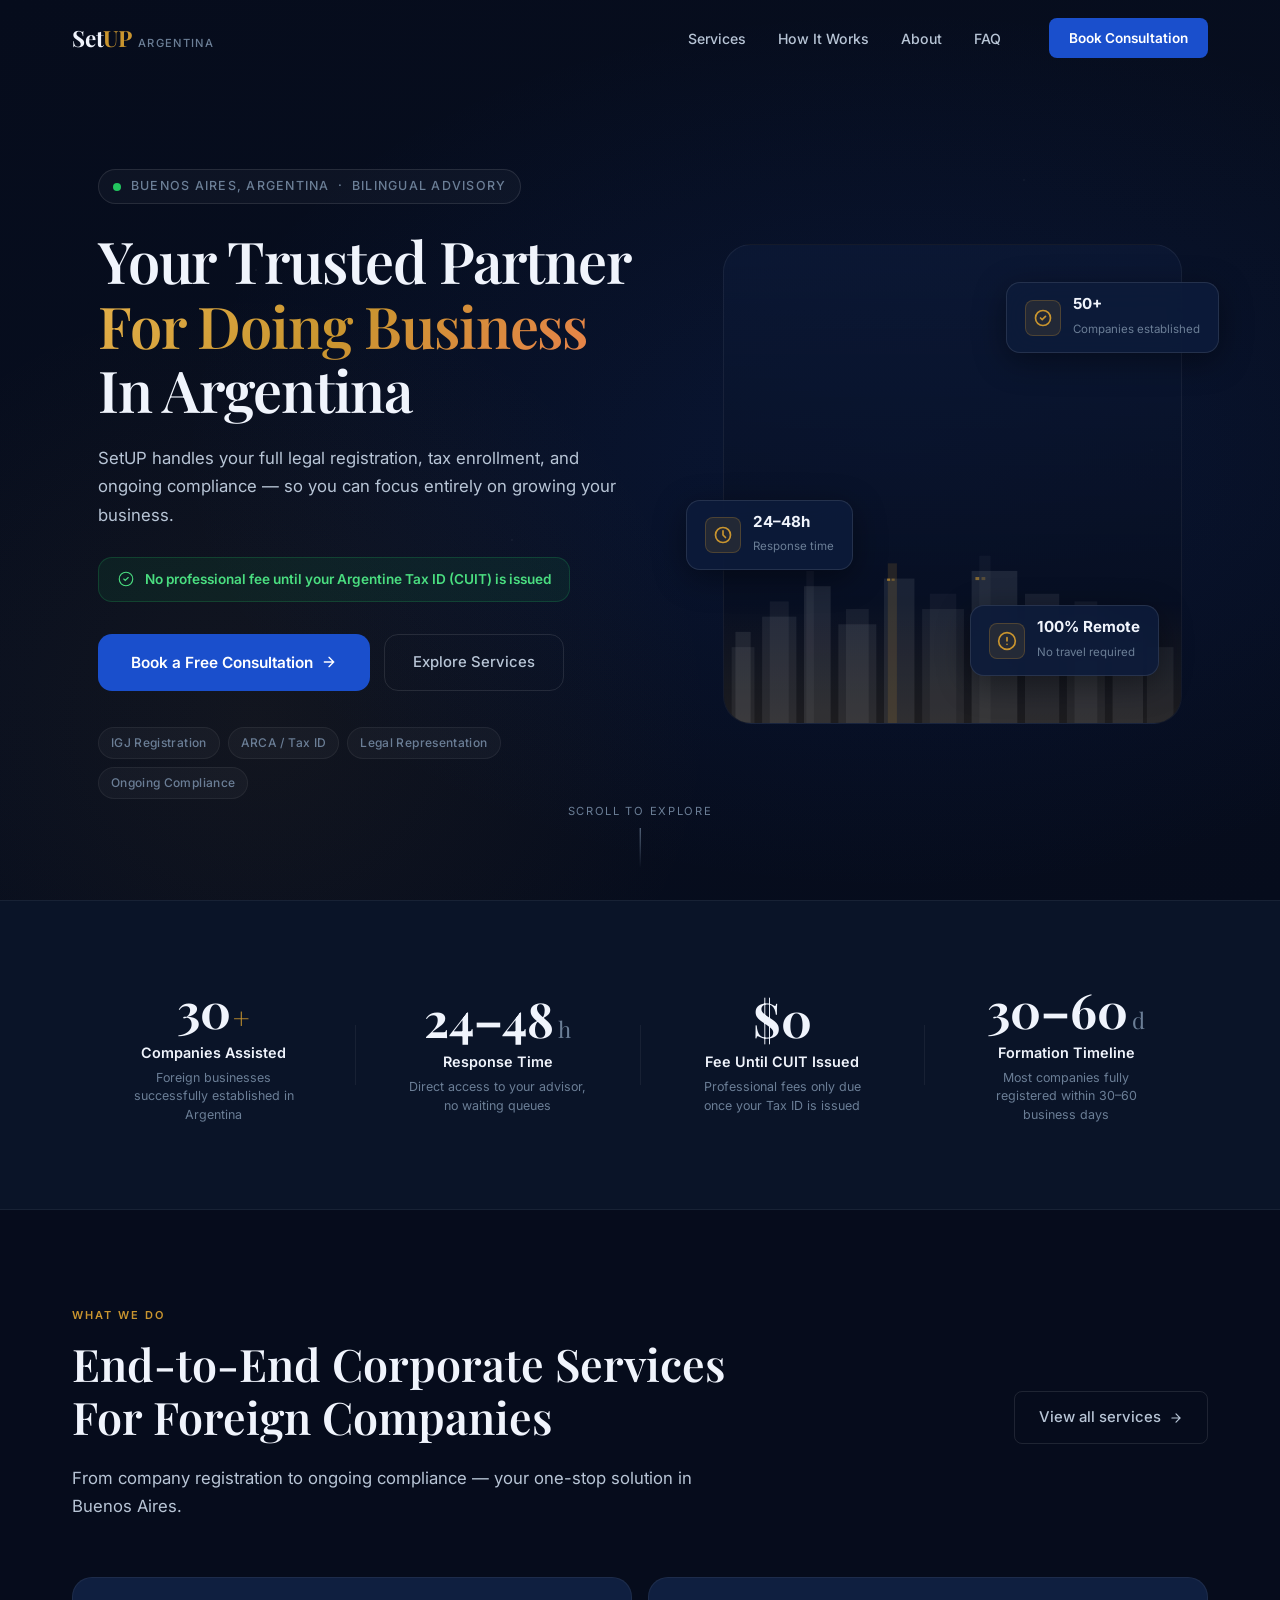
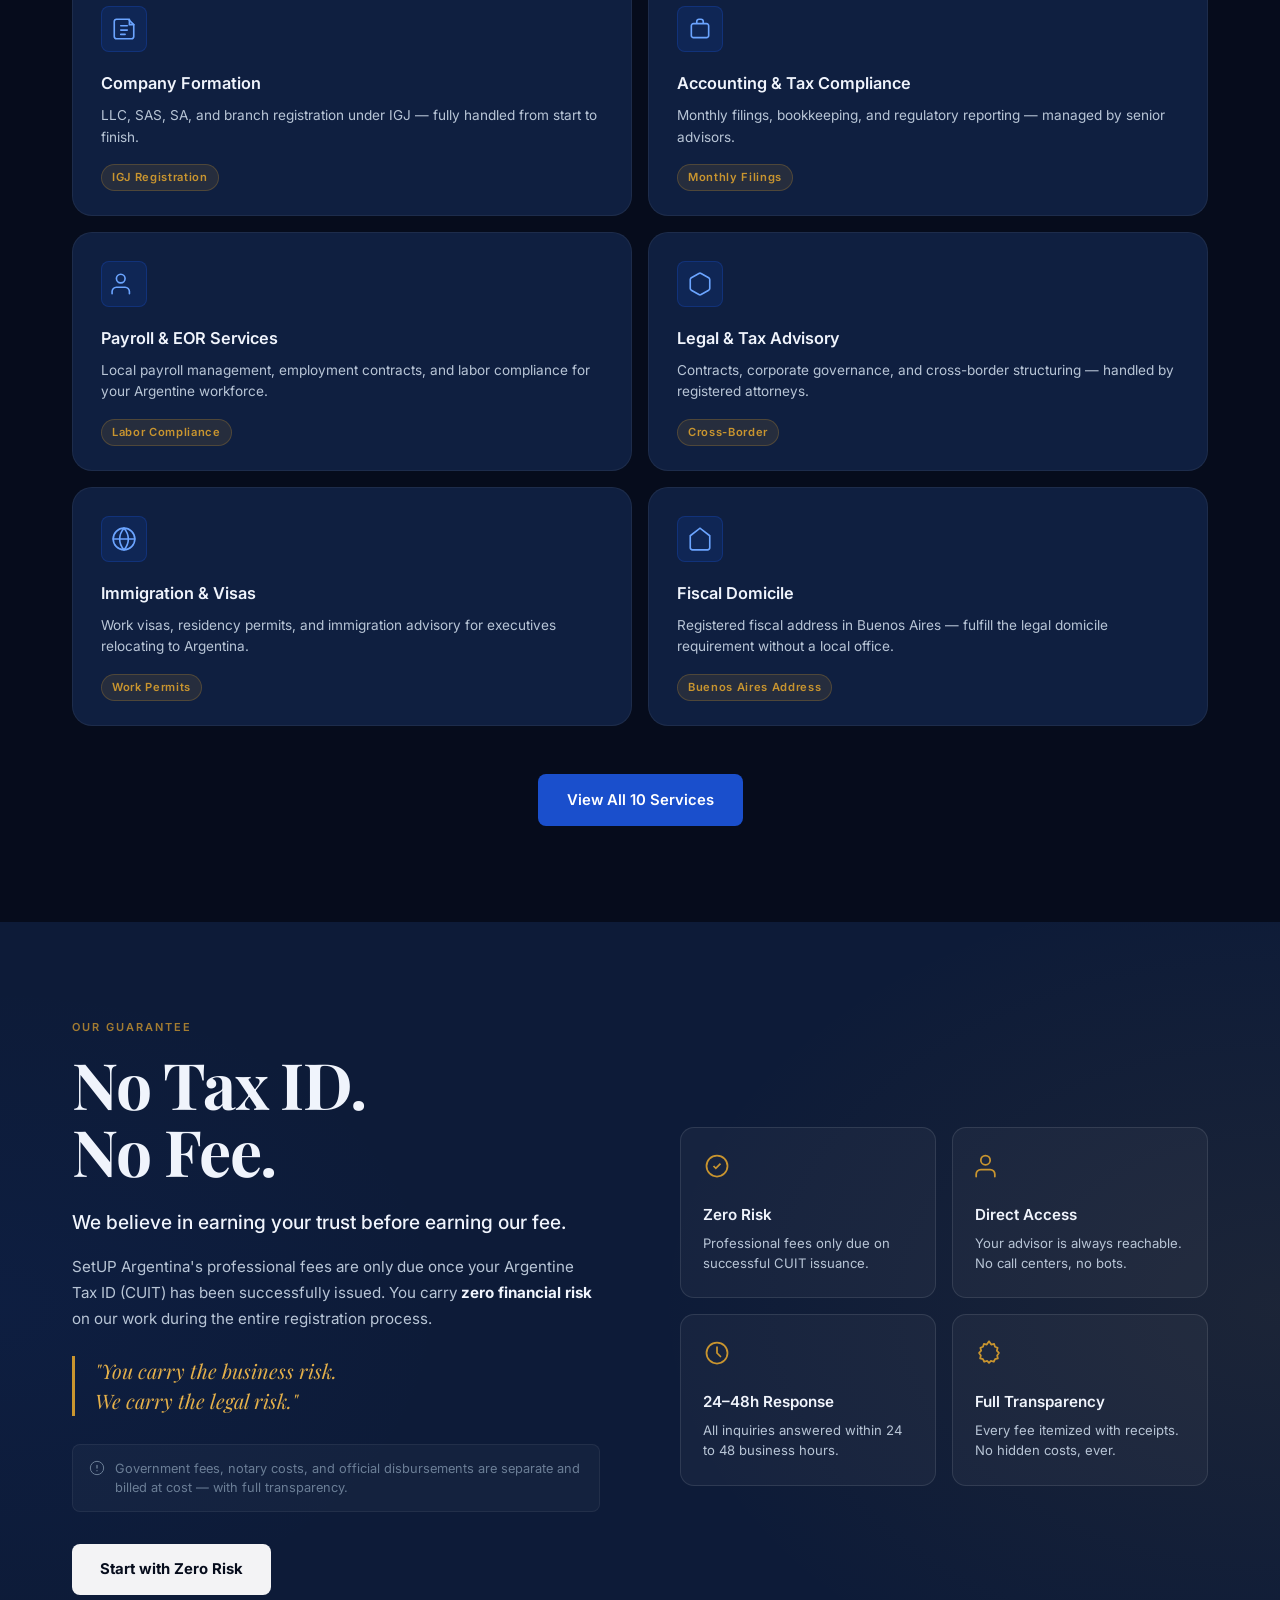
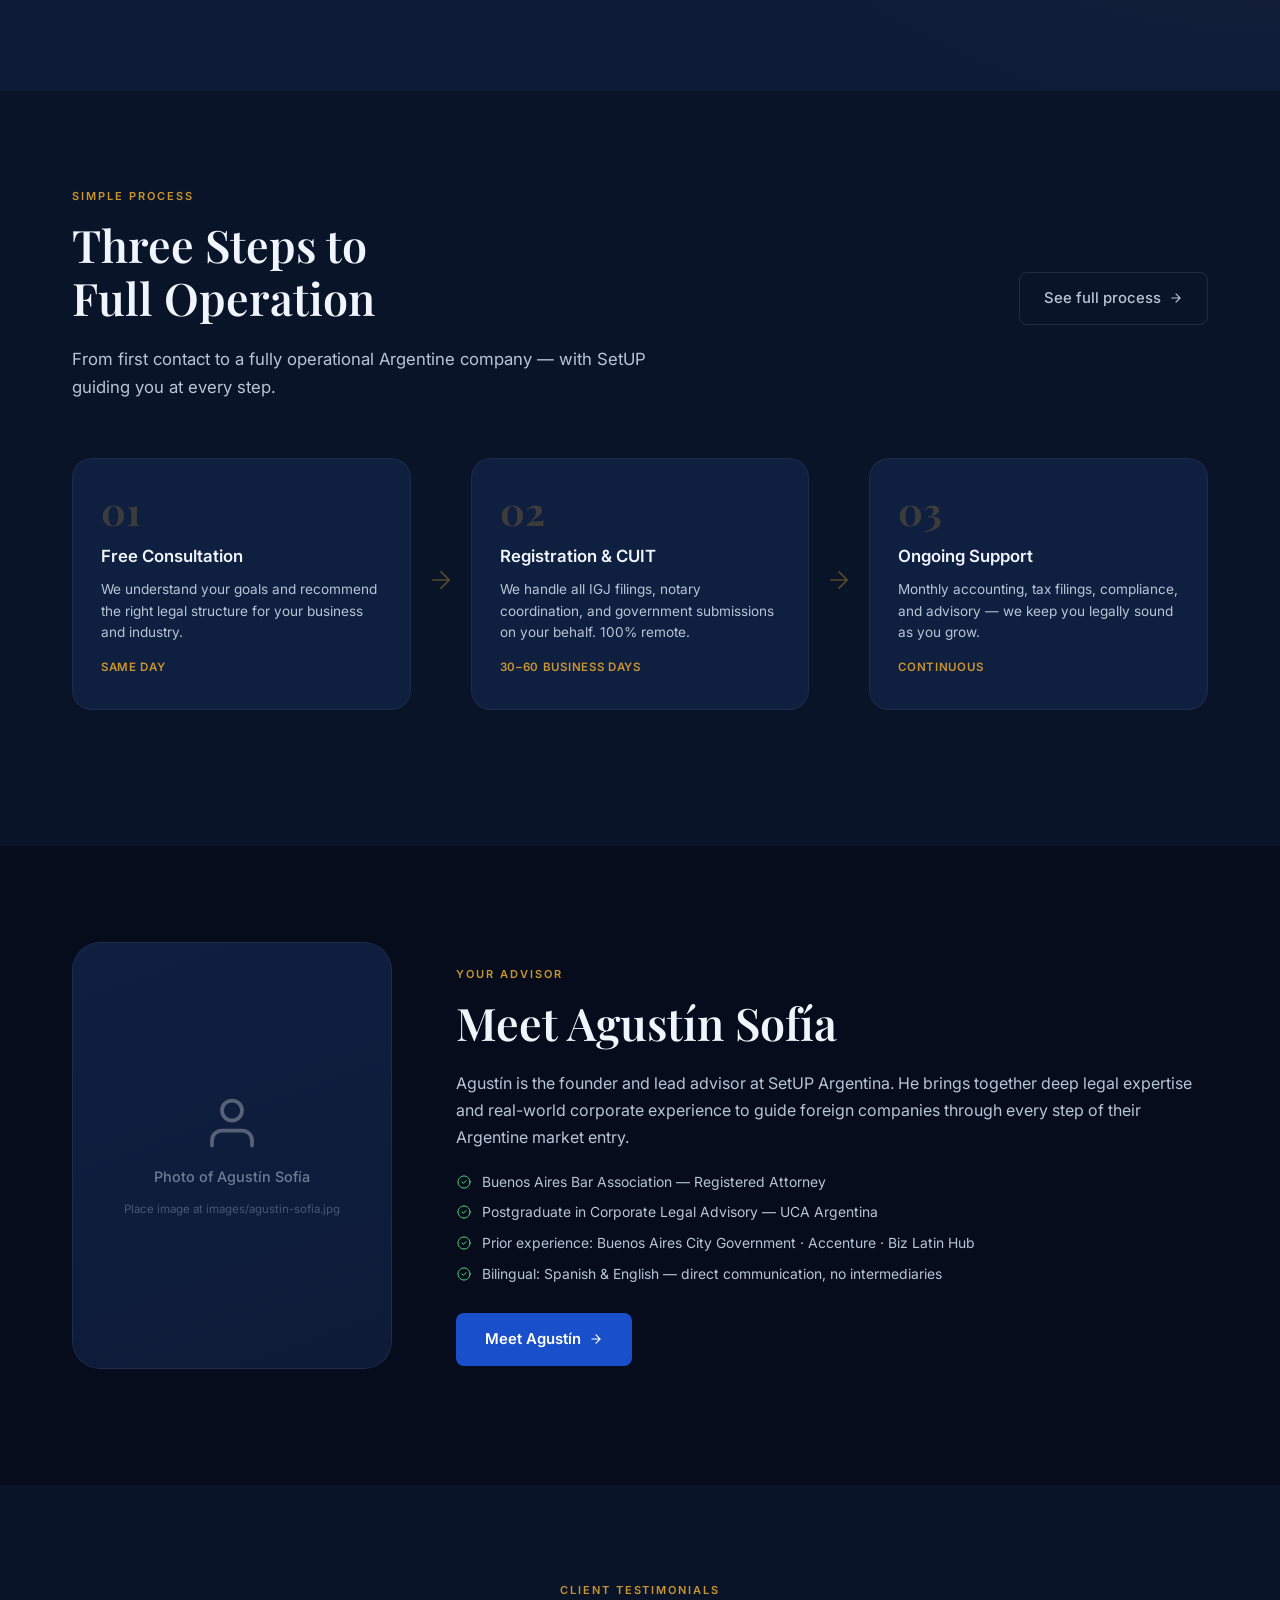
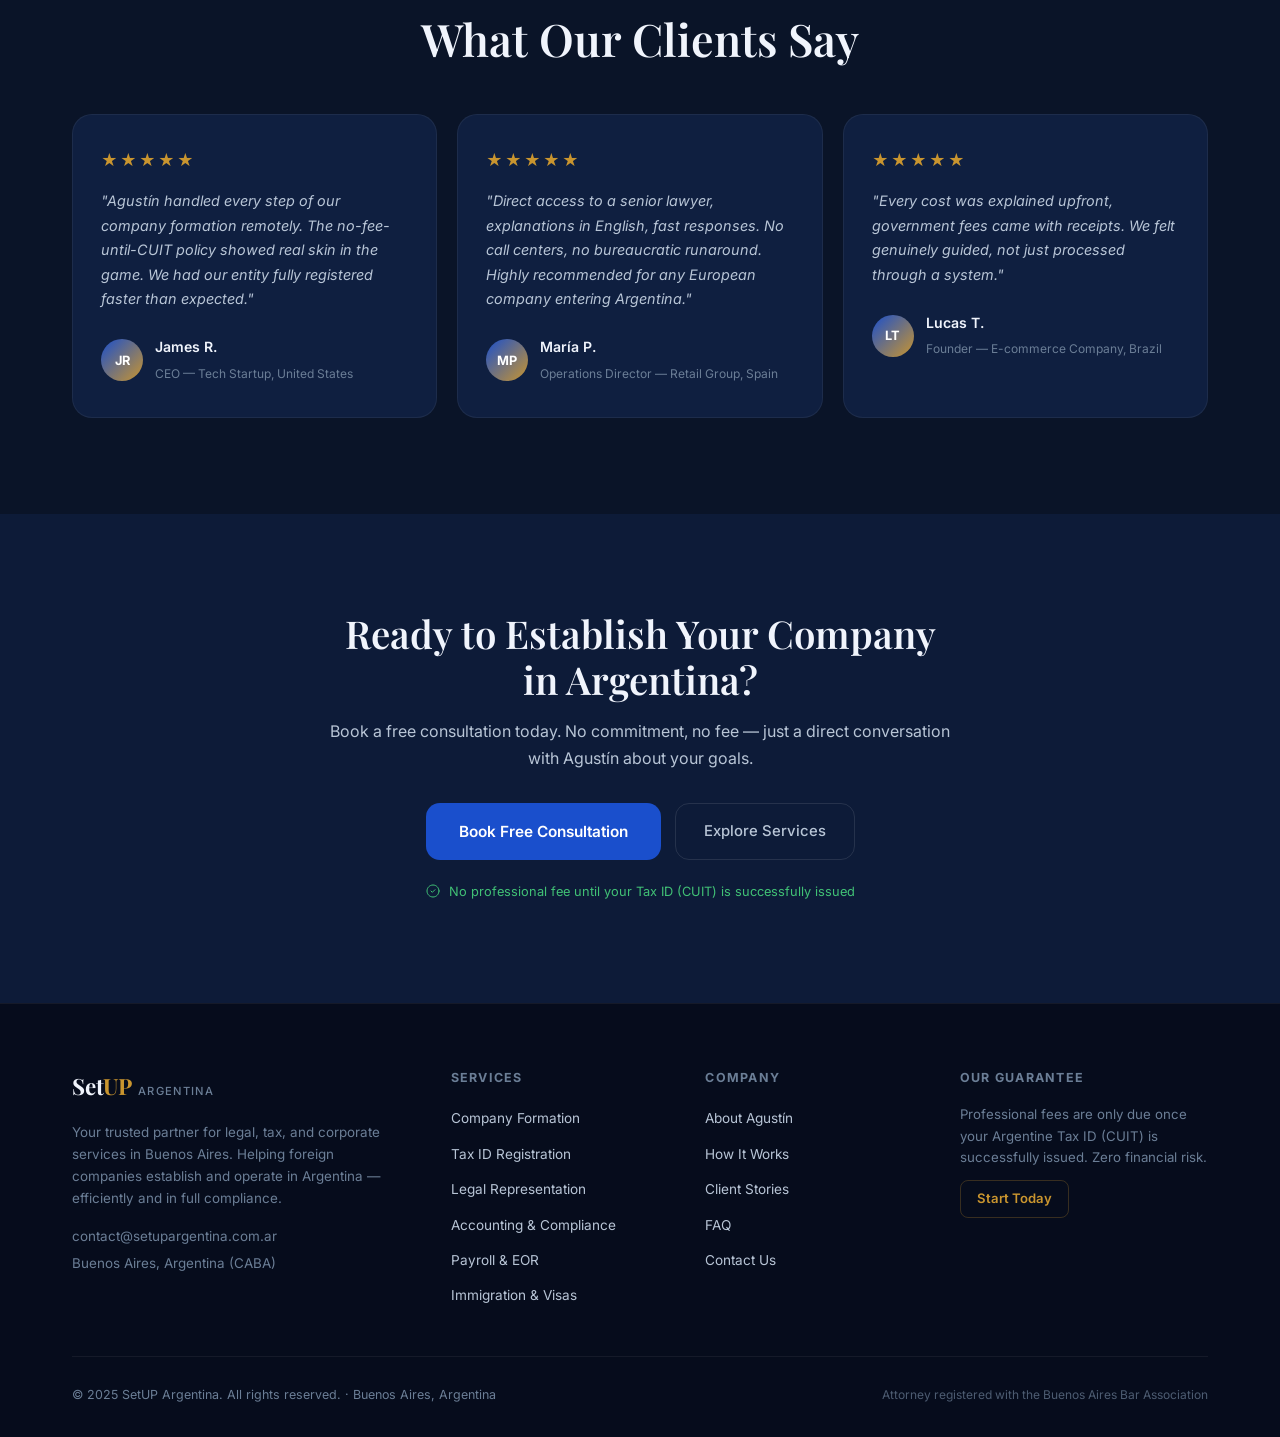
==== commit 072a8ddf: "Transform to multi-page website — 5 separate pages - index.html: Condensed home page with links to i" ====
--- a/index.html
+++ b/index.html
@@ -1,1172 +1,241 @@
 <!DOCTYPE html>
 <html lang="en">
 <head>
-    <meta charset="UTF-8">
-    <meta name="viewport" content="width=device-width, initial-scale=1.0">
-
-    <!-- SEO Core -->
-    <title>SetUP Argentina — Company Formation &amp; Legal Services in Buenos Aires</title>
-    <meta name="description" content="SetUP Argentina helps foreign companies establish legal entities, obtain their Argentine Tax ID (CUIT), and operate in full compliance. Senior advisors. No professional fee until your Tax ID is successfully issued.">
-    <meta name="keywords" content="Company Formation Argentina, Business Setup Argentina, Legal Services Argentina, Tax Advisory Argentina, Accounting Services Argentina, Employer of Record Argentina, Corporate Services Argentina, Buenos Aires Company Registration, Argentina CUIT Registration, IGJ Registration, ARCA Tax ID">
-    <meta name="robots" content="index, follow">
-    <meta name="author" content="SetUP Argentina">
-    <link rel="canonical" href="https://www.setupargentina.com.ar/en">
-
-    <!-- Open Graph -->
-    <meta property="og:type" content="website">
-    <meta property="og:url" content="https://www.setupargentina.com.ar/en">
-    <meta property="og:title" content="SetUP Argentina — Company Formation &amp; Legal Services in Buenos Aires">
-    <meta property="og:description" content="Your trusted partner for establishing and operating in Argentina. Senior advisors, bilingual service. No fee until your Tax ID is issued.">
-    <meta property="og:image" content="https://www.setupargentina.com.ar/images/og-image.jpg">
-    <meta property="og:site_name" content="SetUP Argentina">
-    <meta property="og:locale" content="en_US">
-
-    <!-- Twitter Cards -->
-    <meta name="twitter:card" content="summary_large_image">
-    <meta name="twitter:title" content="SetUP Argentina — Company Formation &amp; Corporate Services">
-    <meta name="twitter:description" content="Foreign companies trust SetUP Argentina for legal registration, tax compliance, and back-office services in Buenos Aires.">
-    <meta name="twitter:image" content="https://www.setupargentina.com.ar/images/og-image.jpg">
-
-    <!-- Schema Markup -->
-    <script type="application/ld+json">
-    {
-      "@context": "https://schema.org",
-      "@type": "LegalService",
-      "name": "SetUP Argentina",
-      "description": "Legal, tax, and corporate advisory services for foreign companies establishing operations in Argentina.",
-      "url": "https://www.setupargentina.com.ar",
-      "email": "contact@setupargentina.com.ar",
-      "address": {
-        "@type": "PostalAddress",
-        "addressLocality": "Buenos Aires",
-        "addressRegion": "CABA",
-        "addressCountry": "AR"
-      },
-      "founder": {
-        "@type": "Person",
-        "name": "Agustín Sofía",
-        "jobTitle": "Founder & Lead Advisor"
-      },
-      "serviceType": ["Company Formation", "Tax Advisory", "Legal Representation", "Accounting Services", "Payroll Services", "Immigration Services"],
-      "areaServed": "Worldwide",
-      "hasOfferCatalog": {
-        "@type": "OfferCatalog",
-        "name": "Corporate Services Argentina",
-        "itemListElement": [
-          {"@type": "Offer", "itemOffered": {"@type": "Service", "name": "Company Formation Argentina"}},
-          {"@type": "Offer", "itemOffered": {"@type": "Service", "name": "Tax ID Registration CUIT"}},
-          {"@type": "Offer", "itemOffered": {"@type": "Service", "name": "Legal Representation Argentina"}},
-          {"@type": "Offer", "itemOffered": {"@type": "Service", "name": "Accounting & Compliance Argentina"}}
-        ]
-      }
-    }
-    </script>
-
-    <!-- Google Fonts -->
-    <link rel="preconnect" href="https://fonts.googleapis.com">
-    <link rel="preconnect" href="https://fonts.gstatic.com" crossorigin>
-    <link href="https://fonts.googleapis.com/css2?family=Playfair+Display:ital,wght@0,400;0,500;0,600;0,700;1,400&family=Inter:wght@300;400;500;600;700&display=swap" rel="stylesheet">
-
-    <link rel="stylesheet" href="styles.css">
+  <meta charset="UTF-8">
+  <meta name="viewport" content="width=device-width, initial-scale=1.0">
+  <title>SetUP Argentina — Company Formation &amp; Legal Services in Buenos Aires</title>
+  <meta name="description" content="SetUP Argentina helps foreign companies establish legal entities, obtain their Argentine Tax ID (CUIT), and operate in full compliance. No fee until your Tax ID is issued.">
+  <meta name="keywords" content="Company Formation Argentina, Business Setup Argentina, Legal Services Argentina, Tax Advisory Argentina, Accounting Services Argentina, Employer of Record Argentina">
+  <meta name="robots" content="index, follow">
+  <link rel="canonical" href="https://setup-argentina-web.vercel.app/">
+  <meta property="og:type" content="website">
+  <meta property="og:url" content="https://setup-argentina-web.vercel.app/">
+  <meta property="og:title" content="SetUP Argentina — Company Formation &amp; Legal Services in Buenos Aires">
+  <meta property="og:description" content="Your trusted partner for establishing and operating in Argentina. Senior advisors. No fee until your Tax ID is issued.">
+  <meta property="og:image" content="https://setup-argentina-web.vercel.app/images/og-image.jpg">
+  <meta name="twitter:card" content="summary_large_image">
+  <meta name="twitter:title" content="SetUP Argentina — Company Formation &amp; Corporate Services">
+  <meta name="twitter:description" content="Foreign companies trust SetUP Argentina for legal registration, tax compliance, and back-office services in Buenos Aires.">
+  <script type="application/ld+json">{"@context":"https://schema.org","@type":"LegalService","name":"SetUP Argentina","description":"Legal, tax, and corporate advisory for foreign companies establishing operations in Argentina.","url":"https://setup-argentina-web.vercel.app","email":"contact@setupargentina.com.ar","address":{"@type":"PostalAddress","addressLocality":"Buenos Aires","addressCountry":"AR"},"founder":{"@type":"Person","name":"Agustín Sofía","jobTitle":"Founder & Lead Advisor"}}</script>
+  <link rel="preconnect" href="https://fonts.googleapis.com">
+  <link rel="preconnect" href="https://fonts.gstatic.com" crossorigin>
+  <link href="https://fonts.googleapis.com/css2?family=Playfair+Display:ital,wght@0,400;0,500;0,600;0,700;1,400&family=Inter:wght@300;400;500;600;700&display=swap" rel="stylesheet">
+  <link rel="stylesheet" href="styles.css">
 </head>
 <body>
 
-<!-- ══════════════════════════════════════
-     NAVIGATION
-══════════════════════════════════════ -->
 <nav id="navbar">
-    <div class="nav-container">
-        <a href="#" class="nav-logo">
-            <span class="logo-mark">Set<em>UP</em></span>
-            <span class="logo-country">Argentina</span>
-        </a>
-
-        <ul class="nav-links" id="navLinks">
-            <li><a href="#services">Services</a></li>
-            <li><a href="#process">Process</a></li>
-            <li><a href="#why-us">Why Us</a></li>
-            <li><a href="#founder">About</a></li>
-            <li><a href="#faq">FAQ</a></li>
-        </ul>
-
-        <div class="nav-actions">
-            <a href="#contact" class="btn-nav-cta">Book Consultation</a>
-            <button class="nav-toggle" id="navToggle" aria-label="Menu">
-                <span></span><span></span><span></span>
-            </button>
+  <div class="nav-container">
+    <a href="index.html" class="nav-logo"><span class="logo-mark">Set<em>UP</em></span><span class="logo-country">Argentina</span></a>
+    <ul class="nav-links" id="navLinks">
+      <li><a href="services.html">Services</a></li>
+      <li><a href="process.html">How It Works</a></li>
+      <li><a href="about.html">About</a></li>
+      <li><a href="contact.html#faq">FAQ</a></li>
+    </ul>
+    <div class="nav-actions">
+      <a href="contact.html" class="btn-nav-cta">Book Consultation</a>
+      <button class="nav-toggle" id="navToggle" aria-label="Menu"><span></span><span></span><span></span></button>
+    </div>
+  </div>
+</nav>
+
+<!-- HERO -->
+<section id="hero">
+  <div class="hero-bg-gradient"></div>
+  <div class="hero-particles"></div>
+  <div class="container hero-layout">
+    <div class="hero-content" data-animate="fadeInLeft">
+      <div class="hero-eyebrow"><span class="dot-pulse"></span>Buenos Aires, Argentina &nbsp;·&nbsp; Bilingual Advisory</div>
+      <h1 class="hero-title">Your Trusted Partner<br><span class="gradient-text">For Doing Business</span><br>In Argentina</h1>
+      <p class="hero-subtitle">SetUP handles your full legal registration, tax enrollment, and ongoing compliance — so you can focus entirely on growing your business.</p>
+      <div class="hero-guarantee-badge">
+        <svg width="18" height="18" viewBox="0 0 24 24" fill="none"><path d="M9 12L11 14L15 10M21 12C21 16.9706 16.9706 21 12 21C7.02944 21 3 16.9706 3 12C3 7.02944 7.02944 3 12 3C16.9706 3 21 7.02944 21 12Z" stroke="currentColor" stroke-width="1.5" stroke-linecap="round"/></svg>
+        <strong>No professional fee until your Argentine Tax ID (CUIT) is issued</strong>
+      </div>
+      <div class="hero-buttons">
+        <a href="contact.html" class="btn-primary btn-lg">Book a Free Consultation <svg width="16" height="16" viewBox="0 0 24 24" fill="none"><path d="M5 12H19M12 5L19 12L12 19" stroke="currentColor" stroke-width="2" stroke-linecap="round"/></svg></a>
+        <a href="services.html" class="btn-ghost btn-lg">Explore Services</a>
+      </div>
+      <div class="hero-tags">
+        <span>IGJ Registration</span><span>ARCA / Tax ID</span><span>Legal Representation</span><span>Ongoing Compliance</span>
+      </div>
+    </div>
+    <div class="hero-visual" data-animate="fadeInRight">
+      <div class="hero-card-floating hero-card-1"><div class="hc-icon"><svg width="20" height="20" viewBox="0 0 24 24" fill="none"><path d="M9 12L11 14L15 10M21 12C21 16.9706 16.9706 21 12 21C7.02944 21 3 16.9706 3 12C3 7.02944 7.02944 3 12 3C16.9706 3 21 7.02944 21 12Z" stroke="currentColor" stroke-width="2" stroke-linecap="round"/></svg></div><div class="hc-text"><strong>50+</strong><span>Companies established</span></div></div>
+      <div class="hero-card-floating hero-card-2"><div class="hc-icon"><svg width="20" height="20" viewBox="0 0 24 24" fill="none"><circle cx="12" cy="12" r="9" stroke="currentColor" stroke-width="2"/><path d="M12 7V12L15 15" stroke="currentColor" stroke-width="2" stroke-linecap="round"/></svg></div><div class="hc-text"><strong>24–48h</strong><span>Response time</span></div></div>
+      <div class="hero-card-floating hero-card-3"><div class="hc-icon"><svg width="20" height="20" viewBox="0 0 24 24" fill="none"><path d="M12 22C17.5228 22 22 17.5228 22 12C22 6.47715 17.5228 2 12 2C6.47715 2 2 6.47715 2 12C2 17.5228 6.47715 22 12 22Z" stroke="currentColor" stroke-width="2"/><path d="M12 8V12M12 16H12.01" stroke="currentColor" stroke-width="2" stroke-linecap="round"/></svg></div><div class="hc-text"><strong>100% Remote</strong><span>No travel required</span></div></div>
+      <div class="hero-city-visual">
+        <div class="city-glow"></div>
+        <svg class="city-skyline" viewBox="0 0 600 280" xmlns="http://www.w3.org/2000/svg" preserveAspectRatio="xMidYMax meet">
+          <rect x="10" y="180" width="30" height="100" fill="rgba(255,255,255,0.06)"/><rect x="15" y="160" width="20" height="180" fill="rgba(255,255,255,0.08)"/><rect x="50" y="140" width="45" height="140" fill="rgba(255,255,255,0.07)"/><rect x="60" y="120" width="25" height="160" fill="rgba(255,255,255,0.05)"/><rect x="105" y="100" width="35" height="180" fill="rgba(255,255,255,0.09)"/><rect x="108" y="80" width="10" height="200" fill="rgba(255,255,255,0.04)"/><rect x="150" y="150" width="50" height="130" fill="rgba(255,255,255,0.07)"/><rect x="160" y="130" width="30" height="150" fill="rgba(255,255,255,0.06)"/><rect x="210" y="90" width="40" height="190" fill="rgba(255,255,255,0.08)"/><rect x="215" y="70" width="12" height="210" fill="rgba(201,149,47,0.15)"/><rect x="260" y="130" width="55" height="150" fill="rgba(255,255,255,0.06)"/><rect x="270" y="110" width="35" height="170" fill="rgba(255,255,255,0.04)"/><rect x="325" y="80" width="60" height="200" fill="rgba(255,255,255,0.09)"/><rect x="335" y="60" width="15" height="220" fill="rgba(255,255,255,0.03)"/><rect x="395" y="110" width="45" height="170" fill="rgba(255,255,255,0.07)"/><rect x="450" y="140" width="50" height="140" fill="rgba(255,255,255,0.06)"/><rect x="460" y="120" width="30" height="160" fill="rgba(255,255,255,0.05)"/><rect x="510" y="160" width="40" height="120" fill="rgba(255,255,255,0.08)"/><rect x="555" y="180" width="35" height="100" fill="rgba(255,255,255,0.06)"/>
+          <rect x="214" y="90" width="4" height="3" fill="rgba(201,149,47,0.7)"/><rect x="220" y="90" width="4" height="3" fill="rgba(201,149,47,0.4)"/><rect x="330" y="88" width="5" height="4" fill="rgba(201,149,47,0.6)"/><rect x="338" y="88" width="5" height="4" fill="rgba(201,149,47,0.3)"/>
+        </svg>
+      </div>
+    </div>
+  </div>
+  <div class="hero-scroll-indicator"><span>Scroll to explore</span><div class="scroll-line"></div></div>
+</section>
+
+<!-- STATS -->
+<section class="section-trust">
+  <div class="container">
+    <div class="stats-grid">
+      <div class="stat-item" data-animate="fadeInUp" data-delay="0"><div class="stat-number"><span class="counter" data-target="50">0</span><span class="stat-suffix">+</span></div><div class="stat-label">Companies Assisted</div><div class="stat-desc">Foreign businesses successfully established in Argentina</div></div>
+      <div class="stat-divider"></div>
+      <div class="stat-item" data-animate="fadeInUp" data-delay="100"><div class="stat-number">24–48<span class="stat-unit">h</span></div><div class="stat-label">Response Time</div><div class="stat-desc">Direct access to your advisor, no waiting queues</div></div>
+      <div class="stat-divider"></div>
+      <div class="stat-item" data-animate="fadeInUp" data-delay="200"><div class="stat-number">$0</div><div class="stat-label">Fee Until CUIT Issued</div><div class="stat-desc">Professional fees only due once your Tax ID is issued</div></div>
+      <div class="stat-divider"></div>
+      <div class="stat-item" data-animate="fadeInUp" data-delay="300"><div class="stat-number">30–60<span class="stat-unit">d</span></div><div class="stat-label">Formation Timeline</div><div class="stat-desc">Most companies fully registered within 30–60 business days</div></div>
+    </div>
+  </div>
+</section>
+
+<!-- SERVICES TEASER -->
+<section class="section-dark">
+  <div class="container">
+    <div class="section-label" data-animate="fadeInUp">What We Do</div>
+    <div class="section-header-row" data-animate="fadeInUp">
+      <h2 class="section-title" style="margin-bottom:0">End-to-End Corporate Services<br>For Foreign Companies</h2>
+      <a href="services.html" class="btn-ghost">View all services <svg width="14" height="14" viewBox="0 0 24 24" fill="none"><path d="M5 12H19M12 5L19 12L12 19" stroke="currentColor" stroke-width="2" stroke-linecap="round"/></svg></a>
+    </div>
+    <p class="section-subtitle" data-animate="fadeInUp" style="margin-top:16px">From company registration to ongoing compliance — your one-stop solution in Buenos Aires.</p>
+    <div class="services-grid" data-animate="fadeInUp">
+      <div class="service-card"><div class="service-icon"><svg width="26" height="26" viewBox="0 0 24 24" fill="none"><path d="M19 21H5C4.46957 21 3.96086 20.7893 3.58579 20.4142C3.21071 20.0391 3 19.5304 3 19V5C3 4.46957 3.21071 3.96086 3.58579 3.58579C3.96086 3.21071 4.46957 3 5 3H16L21 8V19C21 19.5304 20.7893 20.0391 20.4142 20.4142C20.0391 20.7893 19.5304 21 19 21Z" stroke="currentColor" stroke-width="1.5"/><path d="M17 3V8H21M9 9H15M9 13H15M9 17H13" stroke="currentColor" stroke-width="1.5" stroke-linecap="round"/></svg></div><h3>Company Formation</h3><p>LLC, SAS, SA, and branch registration under IGJ — fully handled from start to finish.</p><div class="service-tag">IGJ Registration</div></div>
+      <div class="service-card"><div class="service-icon"><svg width="26" height="26" viewBox="0 0 24 24" fill="none"><path d="M9 7H6C5.46957 7 4.96086 7.21071 4.58579 7.58579C4.21071 7.96086 4 8.46957 4 9V18C4 18.5304 4.21071 19.0391 4.58579 19.4142C4.96086 19.7893 5.46957 20 6 20H18C18.5304 20 19.0391 19.7893 19.4142 19.4142C19.7893 19.0391 20 18.5304 20 18V9C20 8.46957 19.7893 7.96086 19.4142 7.58579C19.0391 7.21071 18.5304 7 18 7H15M9 7V5C9 4.46957 9.21071 3.96086 9.58579 3.58579C9.96086 3.21071 10.4696 3 11 3H13C13.5304 3 14.0391 3.21071 14.4142 3.58579C14.7893 3.96086 15 4.46957 15 5V7M9 7H15" stroke="currentColor" stroke-width="1.5" stroke-linecap="round"/></svg></div><h3>Accounting &amp; Tax Compliance</h3><p>Monthly filings, bookkeeping, and regulatory reporting — managed by senior advisors.</p><div class="service-tag">Monthly Filings</div></div>
+      <div class="service-card"><div class="service-icon"><svg width="26" height="26" viewBox="0 0 24 24" fill="none"><path d="M17 21V19C17 17.9391 16.5786 16.9217 15.8284 16.1716C15.0783 15.4214 14.0609 15 13 15H5C3.93913 15 2.92172 15.4214 2.17157 16.1716C1.42143 16.9217 1 17.9391 1 19V21M9 11C11.2091 11 13 9.20914 13 7C13 4.79086 11.2091 3 9 3C6.79086 3 5 4.79086 5 7C5 9.20914 6.79086 11 9 11Z" stroke="currentColor" stroke-width="1.5" stroke-linecap="round"/></svg></div><h3>Payroll &amp; EOR Services</h3><p>Local payroll management, employment contracts, and labor compliance for your Argentine workforce.</p><div class="service-tag">Labor Compliance</div></div>
+      <div class="service-card"><div class="service-icon"><svg width="26" height="26" viewBox="0 0 24 24" fill="none"><path d="M21 16V8C20.9996 7.64927 20.9071 7.30481 20.7315 7.00116C20.556 6.69751 20.3037 6.44536 20 6.27L13 2.27C12.696 2.09446 12.3511 2.00205 12 2.00205C11.6489 2.00205 11.304 2.09446 11 2.27L4 6.27C3.69626 6.44536 3.44398 6.69751 3.26846 7.00116C3.09294 7.30481 3.00036 7.64927 3 8V16C3.00036 16.3507 3.09294 16.6952 3.26846 16.9988C3.44398 17.3025 3.69626 17.5546 4 17.73L11 21.73C11.304 21.9055 11.6489 21.998 12 21.998C12.3511 21.998 12.696 21.9055 13 21.73L20 17.73C20.3037 17.5546 20.556 17.3025 20.7315 16.9988C20.9071 16.6952 20.9996 16.3507 21 16Z" stroke="currentColor" stroke-width="1.5" stroke-linecap="round"/></svg></div><h3>Legal &amp; Tax Advisory</h3><p>Contracts, corporate governance, and cross-border structuring — handled by registered attorneys.</p><div class="service-tag">Cross-Border</div></div>
+      <div class="service-card"><div class="service-icon"><svg width="26" height="26" viewBox="0 0 24 24" fill="none"><circle cx="12" cy="12" r="10" stroke="currentColor" stroke-width="1.5"/><path d="M2 12H22M12 2C9.33 5 8 8.33 8 12C8 15.67 9.33 19 12 22M12 2C14.67 5 16 8.33 16 12C16 15.67 14.67 19 12 22" stroke="currentColor" stroke-width="1.5" stroke-linecap="round"/></svg></div><h3>Immigration &amp; Visas</h3><p>Work visas, residency permits, and immigration advisory for executives relocating to Argentina.</p><div class="service-tag">Work Permits</div></div>
+      <div class="service-card"><div class="service-icon"><svg width="26" height="26" viewBox="0 0 24 24" fill="none"><path d="M3 9L12 2L21 9V20C21 20.5304 20.7893 21.0391 20.4142 21.4142C20.0391 21.7893 19.5304 22 19 22H5C4.46957 22 3.96086 21.7893 3.58579 21.4142C3.21071 21.0391 3 20.5304 3 20V9Z" stroke="currentColor" stroke-width="1.5" stroke-linecap="round"/></svg></div><h3>Fiscal Domicile</h3><p>Registered fiscal address in Buenos Aires — fulfill the legal domicile requirement without a local office.</p><div class="service-tag">Buenos Aires Address</div></div>
+    </div>
+    <div class="section-cta" data-animate="fadeInUp">
+      <a href="services.html" class="btn-primary">View All 10 Services</a>
+    </div>
+  </div>
+</section>
+
+<!-- GUARANTEE -->
+<section class="section-guarantee">
+  <div class="guarantee-bg-pattern"></div>
+  <div class="container">
+    <div class="guarantee-layout">
+      <div class="guarantee-content" data-animate="fadeInLeft">
+        <div class="section-label light">Our Guarantee</div>
+        <h2 class="guarantee-title">No Tax ID.<br>No Fee.</h2>
+        <p class="guarantee-lead">We believe in earning your trust before earning our fee.</p>
+        <p class="guarantee-body">SetUP Argentina's professional fees are only due once your Argentine Tax ID (CUIT) has been successfully issued. You carry <strong>zero financial risk</strong> on our work during the entire registration process.</p>
+        <blockquote class="guarantee-quote">"You carry the business risk.<br>We carry the legal risk."</blockquote>
+        <div class="guarantee-note"><svg width="16" height="16" viewBox="0 0 24 24" fill="none"><circle cx="12" cy="12" r="10" stroke="currentColor" stroke-width="1.5"/><path d="M12 8V12M12 16H12.01" stroke="currentColor" stroke-width="2" stroke-linecap="round"/></svg>Government fees, notary costs, and official disbursements are separate and billed at cost — with full transparency.</div>
+        <a href="contact.html" class="btn-white">Start with Zero Risk</a>
+      </div>
+      <div class="guarantee-pillars" data-animate="fadeInRight">
+        <div class="pillar-card"><div class="pillar-icon"><svg width="28" height="28" viewBox="0 0 24 24" fill="none"><path d="M9 12L11 14L15 10M21 12C21 16.9706 16.9706 21 12 21C7.02944 21 3 16.9706 3 12C3 7.02944 7.02944 3 12 3C16.9706 3 21 7.02944 21 12Z" stroke="currentColor" stroke-width="1.5"/></svg></div><h4>Zero Risk</h4><p>Professional fees only due on successful CUIT issuance.</p></div>
+        <div class="pillar-card"><div class="pillar-icon"><svg width="28" height="28" viewBox="0 0 24 24" fill="none"><path d="M17 21V19C17 17.9391 16.5786 16.9217 15.8284 16.1716C15.0783 15.4214 14.0609 15 13 15H5C3.93913 15 2.92172 15.4214 2.17157 16.1716C1.42143 16.9217 1 17.9391 1 19V21M9 11C11.2091 11 13 9.20914 13 7C13 4.79086 11.2091 3 9 3C6.79086 3 5 4.79086 5 7C5 9.20914 6.79086 11 9 11Z" stroke="currentColor" stroke-width="1.5" stroke-linecap="round"/></svg></div><h4>Direct Access</h4><p>Your advisor is always reachable. No call centers, no bots.</p></div>
+        <div class="pillar-card"><div class="pillar-icon"><svg width="28" height="28" viewBox="0 0 24 24" fill="none"><circle cx="12" cy="12" r="9" stroke="currentColor" stroke-width="1.5"/><path d="M12 7V12L15 15" stroke="currentColor" stroke-width="1.5" stroke-linecap="round"/></svg></div><h4>24–48h Response</h4><p>All inquiries answered within 24 to 48 business hours.</p></div>
+        <div class="pillar-card"><div class="pillar-icon"><svg width="28" height="28" viewBox="0 0 24 24" fill="none"><path d="M12 2L13.9 4.8L16.4 4.2L17.1 6.6L19.4 7.5L18.7 10L20.5 11.9L19 14.1L19.6 16.6L17.2 17.3L16.1 19.5L13.6 18.8L12 20.5L10.4 18.8L7.9 19.5L6.8 17.3L4.4 16.6L5 14.1L3.5 11.9L5.3 10L4.6 7.5L6.9 6.6L7.6 4.2L10.1 4.8L12 2Z" stroke="currentColor" stroke-width="1.5" stroke-linejoin="round"/></svg></div><h4>Full Transparency</h4><p>Every fee itemized with receipts. No hidden costs, ever.</p></div>
+      </div>
+    </div>
+  </div>
+</section>
+
+<!-- PROCESS TEASER -->
+<section class="section-light">
+  <div class="container">
+    <div class="section-label" data-animate="fadeInUp">Simple Process</div>
+    <div class="section-header-row" data-animate="fadeInUp">
+      <h2 class="section-title" style="margin-bottom:0">Three Steps to<br>Full Operation</h2>
+      <a href="process.html" class="btn-ghost">See full process <svg width="14" height="14" viewBox="0 0 24 24" fill="none"><path d="M5 12H19M12 5L19 12L12 19" stroke="currentColor" stroke-width="2" stroke-linecap="round"/></svg></a>
+    </div>
+    <p class="section-subtitle" data-animate="fadeInUp" style="margin-top:16px">From first contact to a fully operational Argentine company — with SetUP guiding you at every step.</p>
+    <div class="process-teaser-grid" data-animate="fadeInUp">
+      <div class="process-teaser-card">
+        <div class="ptc-number">01</div>
+        <h3>Free Consultation</h3>
+        <p>We understand your goals and recommend the right legal structure for your business and industry.</p>
+        <div class="step-duration">Same day</div>
+      </div>
+      <div class="ptc-arrow"><svg width="28" height="28" viewBox="0 0 24 24" fill="none"><path d="M5 12H19M12 5L19 12L12 19" stroke="currentColor" stroke-width="1.5" stroke-linecap="round"/></svg></div>
+      <div class="process-teaser-card">
+        <div class="ptc-number">02</div>
+        <h3>Registration &amp; CUIT</h3>
+        <p>We handle all IGJ filings, notary coordination, and government submissions on your behalf. 100% remote.</p>
+        <div class="step-duration">30–60 business days</div>
+      </div>
+      <div class="ptc-arrow"><svg width="28" height="28" viewBox="0 0 24 24" fill="none"><path d="M5 12H19M12 5L19 12L12 19" stroke="currentColor" stroke-width="1.5" stroke-linecap="round"/></svg></div>
+      <div class="process-teaser-card">
+        <div class="ptc-number">03</div>
+        <h3>Ongoing Support</h3>
+        <p>Monthly accounting, tax filings, compliance, and advisory — we keep you legally sound as you grow.</p>
+        <div class="step-duration">Continuous</div>
+      </div>
+    </div>
+  </div>
+</section>
+
+<!-- FOUNDER TEASER -->
+<section class="section-dark">
+  <div class="container">
+    <div class="founder-teaser-layout">
+      <div class="founder-teaser-photo" data-animate="fadeInLeft">
+        <div class="founder-photo-frame" style="max-width:320px;aspect-ratio:3/4">
+          <div class="founder-photo-placeholder"><svg width="60" height="60" viewBox="0 0 24 24" fill="none"><path d="M20 21V19C20 17.9391 19.5786 16.9217 18.8284 16.1716C18.0783 15.4214 17.0609 15 16 15H8C6.93913 15 5.92172 15.4214 5.17157 16.1716C4.42143 16.9217 4 17.9391 4 19V21M16 7C16 9.20914 14.2091 11 12 11C9.79086 11 8 9.20914 8 7C8 4.79086 9.79086 3 12 3C14.2091 3 16 4.79086 16 7Z" stroke="rgba(255,255,255,0.3)" stroke-width="1.5" stroke-linecap="round"/></svg><span>Photo of Agustín Sofía</span><small>Place image at images/agustin-sofia.jpg</small></div>
         </div>
-    </div>
-</nav>
-
-<!-- ══════════════════════════════════════
-     HERO
-══════════════════════════════════════ -->
-<section id="hero">
-    <div class="hero-bg-gradient"></div>
-    <div class="hero-city-silhouette"></div>
-    <div class="hero-particles"></div>
-
-    <div class="container hero-layout">
-        <div class="hero-content" data-animate="fadeInLeft">
-            <div class="hero-eyebrow">
-                <span class="dot-pulse"></span>
-                Buenos Aires, Argentina &nbsp;·&nbsp; Bilingual Advisory
-            </div>
-
-            <h1 class="hero-title">
-                Your Trusted Partner<br>
-                <span class="gradient-text">For Doing Business</span><br>
-                In Argentina
-            </h1>
-
-            <p class="hero-subtitle">
-                SetUP handles your full legal registration, tax enrollment, and ongoing compliance — so you can focus entirely on growing your business.
-            </p>
-
-            <div class="hero-guarantee-badge">
-                <svg width="18" height="18" viewBox="0 0 24 24" fill="none"><path d="M9 12L11 14L15 10M12 3L13.9 4.8L16.4 4.2L17.1 6.6L19.4 7.5L18.7 10L20.5 11.9L19 14.1L19.6 16.6L17.2 17.3L16.1 19.5L13.6 18.8L12 20.5L10.4 18.8L7.9 19.5L6.8 17.3L4.4 16.6L5 14.1L3.5 11.9L5.3 10L4.6 7.5L6.9 6.6L7.6 4.2L10.1 4.8L12 3Z" stroke="currentColor" stroke-width="1.5" stroke-linecap="round" stroke-linejoin="round"/></svg>
-                <strong>No professional fee until your Argentine Tax ID (CUIT) is issued</strong>
-            </div>
-
-            <div class="hero-buttons">
-                <a href="#contact" class="btn-primary btn-lg">
-                    Book a Free Consultation
-                    <svg width="16" height="16" viewBox="0 0 24 24" fill="none"><path d="M5 12H19M12 5L19 12L12 19" stroke="currentColor" stroke-width="2" stroke-linecap="round"/></svg>
-                </a>
-                <a href="#services" class="btn-ghost btn-lg">Explore Services</a>
-            </div>
-
-            <div class="hero-tags">
-                <span>IGJ Registration</span>
-                <span>ARCA / Tax ID</span>
-                <span>Legal Representation</span>
-                <span>Ongoing Compliance</span>
-            </div>
+      </div>
+      <div class="founder-teaser-content" data-animate="fadeInRight">
+        <div class="section-label">Your Advisor</div>
+        <h2 class="section-title">Meet Agustín Sofía</h2>
+        <p style="font-size:1rem;color:var(--text-2);line-height:1.7;margin-bottom:20px">Agustín is the founder and lead advisor at SetUP Argentina. He brings together deep legal expertise and real-world corporate experience to guide foreign companies through every step of their Argentine market entry.</p>
+        <div class="founder-teaser-creds">
+          <div class="ftc-item"><svg width="16" height="16" viewBox="0 0 24 24" fill="none"><path d="M9 12L11 14L15 10M21 12C21 16.9706 16.9706 21 12 21C7.02944 21 3 16.9706 3 12C3 7.02944 7.02944 3 12 3C16.9706 3 21 7.02944 21 12Z" stroke="currentColor" stroke-width="1.5" stroke-linecap="round"/></svg>Buenos Aires Bar Association — Registered Attorney</div>
+          <div class="ftc-item"><svg width="16" height="16" viewBox="0 0 24 24" fill="none"><path d="M9 12L11 14L15 10M21 12C21 16.9706 16.9706 21 12 21C7.02944 21 3 16.9706 3 12C3 7.02944 7.02944 3 12 3C16.9706 3 21 7.02944 21 12Z" stroke="currentColor" stroke-width="1.5" stroke-linecap="round"/></svg>Postgraduate in Corporate Legal Advisory — UCA Argentina</div>
+          <div class="ftc-item"><svg width="16" height="16" viewBox="0 0 24 24" fill="none"><path d="M9 12L11 14L15 10M21 12C21 16.9706 16.9706 21 12 21C7.02944 21 3 16.9706 3 12C3 7.02944 7.02944 3 12 3C16.9706 3 21 7.02944 21 12Z" stroke="currentColor" stroke-width="1.5" stroke-linecap="round"/></svg>Prior experience: Buenos Aires City Government · Accenture · Biz Latin Hub</div>
+          <div class="ftc-item"><svg width="16" height="16" viewBox="0 0 24 24" fill="none"><path d="M9 12L11 14L15 10M21 12C21 16.9706 16.9706 21 12 21C7.02944 21 3 16.9706 3 12C3 7.02944 7.02944 3 12 3C16.9706 3 21 7.02944 21 12Z" stroke="currentColor" stroke-width="1.5" stroke-linecap="round"/></svg>Bilingual: Spanish &amp; English — direct communication, no intermediaries</div>
         </div>
-
-        <div class="hero-visual" data-animate="fadeInRight">
-            <div class="hero-card-floating hero-card-1">
-                <div class="hc-icon">
-                    <svg width="20" height="20" viewBox="0 0 24 24" fill="none"><path d="M9 12L11 14L15 10M21 12C21 16.9706 16.9706 21 12 21C7.02944 21 3 16.9706 3 12C3 7.02944 7.02944 3 12 3C16.9706 3 21 7.02944 21 12Z" stroke="currentColor" stroke-width="2" stroke-linecap="round"/></svg>
-                </div>
-                <div class="hc-text">
-                    <strong>50+</strong>
-                    <span>Companies established</span>
-                </div>
-            </div>
-            <div class="hero-card-floating hero-card-2">
-                <div class="hc-icon">
-                    <svg width="20" height="20" viewBox="0 0 24 24" fill="none"><circle cx="12" cy="12" r="9" stroke="currentColor" stroke-width="2"/><path d="M12 7V12L15 15" stroke="currentColor" stroke-width="2" stroke-linecap="round"/></svg>
-                </div>
-                <div class="hc-text">
-                    <strong>24–48h</strong>
-                    <span>Response time</span>
-                </div>
-            </div>
-            <div class="hero-card-floating hero-card-3">
-                <div class="hc-icon">
-                    <svg width="20" height="20" viewBox="0 0 24 24" fill="none"><path d="M12 22C17.5228 22 22 17.5228 22 12C22 6.47715 17.5228 2 12 2C6.47715 2 2 6.47715 2 12C2 17.5228 6.47715 22 12 22Z" stroke="currentColor" stroke-width="2"/><path d="M12 8V12M12 16H12.01" stroke="currentColor" stroke-width="2" stroke-linecap="round"/></svg>
-                </div>
-                <div class="hc-text">
-                    <strong>100% Remote</strong>
-                    <span>No travel required</span>
-                </div>
-            </div>
-            <div class="hero-city-visual">
-                <div class="city-glow"></div>
-                <svg class="city-skyline" viewBox="0 0 600 280" xmlns="http://www.w3.org/2000/svg" preserveAspectRatio="xMidYMax meet">
-                    <rect x="10" y="180" width="30" height="100" fill="rgba(255,255,255,0.06)"/>
-                    <rect x="15" y="160" width="20" height="180" fill="rgba(255,255,255,0.08)"/>
-                    <rect x="50" y="140" width="45" height="140" fill="rgba(255,255,255,0.07)"/>
-                    <rect x="60" y="120" width="25" height="160" fill="rgba(255,255,255,0.05)"/>
-                    <rect x="105" y="100" width="35" height="180" fill="rgba(255,255,255,0.09)"/>
-                    <rect x="108" y="80" width="10" height="200" fill="rgba(255,255,255,0.04)"/>
-                    <rect x="150" y="150" width="50" height="130" fill="rgba(255,255,255,0.07)"/>
-                    <rect x="160" y="130" width="30" height="150" fill="rgba(255,255,255,0.06)"/>
-                    <rect x="210" y="90" width="40" height="190" fill="rgba(255,255,255,0.08)"/>
-                    <rect x="215" y="70" width="12" height="210" fill="rgba(201,149,47,0.15)"/>
-                    <rect x="260" y="130" width="55" height="150" fill="rgba(255,255,255,0.06)"/>
-                    <rect x="270" y="110" width="35" height="170" fill="rgba(255,255,255,0.04)"/>
-                    <rect x="325" y="80" width="60" height="200" fill="rgba(255,255,255,0.09)"/>
-                    <rect x="335" y="60" width="15" height="220" fill="rgba(255,255,255,0.03)"/>
-                    <rect x="395" y="110" width="45" height="170" fill="rgba(255,255,255,0.07)"/>
-                    <rect x="450" y="140" width="50" height="140" fill="rgba(255,255,255,0.06)"/>
-                    <rect x="460" y="120" width="30" height="160" fill="rgba(255,255,255,0.05)"/>
-                    <rect x="510" y="160" width="40" height="120" fill="rgba(255,255,255,0.08)"/>
-                    <rect x="555" y="180" width="35" height="100" fill="rgba(255,255,255,0.06)"/>
-                    <!-- Windows lights -->
-                    <rect x="57" y="130" width="4" height="3" fill="rgba(201,149,47,0.6)"/>
-                    <rect x="63" y="130" width="4" height="3" fill="rgba(201,149,47,0.4)"/>
-                    <rect x="57" y="140" width="4" height="3" fill="rgba(201,149,47,0.5)"/>
-                    <rect x="214" y="90" width="4" height="3" fill="rgba(201,149,47,0.7)"/>
-                    <rect x="220" y="90" width="4" height="3" fill="rgba(201,149,47,0.4)"/>
-                    <rect x="214" y="100" width="4" height="3" fill="rgba(201,149,47,0.5)"/>
-                    <rect x="330" y="88" width="5" height="4" fill="rgba(201,149,47,0.6)"/>
-                    <rect x="338" y="88" width="5" height="4" fill="rgba(201,149,47,0.3)"/>
-                    <rect x="330" y="100" width="5" height="4" fill="rgba(201,149,47,0.5)"/>
-                    <rect x="338" y="100" width="5" height="4" fill="rgba(201,149,47,0.4)"/>
-                </svg>
-            </div>
-        </div>
-    </div>
-
-    <div class="hero-scroll-indicator">
-        <span>Scroll to explore</span>
-        <div class="scroll-line"></div>
-    </div>
-</section>
-
-<!-- ══════════════════════════════════════
-     TRUST / STATS
-══════════════════════════════════════ -->
-<section id="trust" class="section-trust">
-    <div class="container">
-        <div class="stats-grid">
-            <div class="stat-item" data-animate="fadeInUp" data-delay="0">
-                <div class="stat-number">
-                    <span class="counter" data-target="50">0</span><span class="stat-suffix">+</span>
-                </div>
-                <div class="stat-label">Companies Assisted</div>
-                <div class="stat-desc">Foreign businesses successfully established in Argentina</div>
-            </div>
-            <div class="stat-divider"></div>
-            <div class="stat-item" data-animate="fadeInUp" data-delay="100">
-                <div class="stat-number">24–48<span class="stat-unit">h</span></div>
-                <div class="stat-label">Response Time</div>
-                <div class="stat-desc">Direct access to your advisor, no waiting queues</div>
-            </div>
-            <div class="stat-divider"></div>
-            <div class="stat-item" data-animate="fadeInUp" data-delay="200">
-                <div class="stat-number">$0</div>
-                <div class="stat-label">Fee Until CUIT Issued</div>
-                <div class="stat-desc">Professional fees only due once your Tax ID is issued</div>
-            </div>
-            <div class="stat-divider"></div>
-            <div class="stat-item" data-animate="fadeInUp" data-delay="300">
-                <div class="stat-number">30–60<span class="stat-unit">d</span></div>
-                <div class="stat-label">Formation Timeline</div>
-                <div class="stat-desc">Most companies fully registered within 30 to 60 business days</div>
-            </div>
-        </div>
-    </div>
-</section>
-
-<!-- ══════════════════════════════════════
-     WHY ARGENTINA
-══════════════════════════════════════ -->
-<section id="why-argentina" class="section-dark">
-    <div class="container">
-        <div class="section-label" data-animate="fadeInUp">Market Opportunity</div>
-        <h2 class="section-title" data-animate="fadeInUp">Why Expand Into Argentina?</h2>
-        <p class="section-subtitle" data-animate="fadeInUp">Argentina offers exceptional conditions for international companies looking to grow in Latin America.</p>
-
-        <div class="why-grid">
-            <div class="why-card" data-animate="fadeInUp" data-delay="0">
-                <div class="why-icon">
-                    <svg width="28" height="28" viewBox="0 0 24 24" fill="none"><path d="M17 21V19C17 17.9391 16.5786 16.9217 15.8284 16.1716C15.0783 15.4214 14.0609 15 13 15H5C3.93913 15 2.92172 15.4214 2.17157 16.1716C1.42143 16.9217 1 17.9391 1 19V21M23 21V19C22.9993 18.1137 22.7044 17.2528 22.1614 16.5523C21.6184 15.8519 20.8581 15.3516 20 15.13M16 3.13C16.8604 3.35031 17.623 3.85071 18.1676 4.55232C18.7122 5.25392 19.0078 6.11683 19.0078 7.005C19.0078 7.89317 18.7122 8.75608 18.1676 9.45768C17.623 10.1593 16.8604 10.6597 16 10.88M13 7C13 9.20914 11.2091 11 9 11C6.79086 11 5 9.20914 5 7C5 4.79086 6.79086 3 9 3C11.2091 3 13 4.79086 13 7Z" stroke="currentColor" stroke-width="1.5" stroke-linecap="round" stroke-linejoin="round"/></svg>
-                </div>
-                <h3>World-Class Talent Pool</h3>
-                <p>Argentina boasts one of Latin America's highest literacy rates and a deep pool of highly educated professionals in technology, engineering, finance, and creative industries.</p>
-            </div>
-            <div class="why-card" data-animate="fadeInUp" data-delay="100">
-                <div class="why-icon">
-                    <svg width="28" height="28" viewBox="0 0 24 24" fill="none"><path d="M12 2C6.47715 2 2 6.47715 2 12C2 17.5228 6.47715 22 12 22C17.5228 22 22 17.5228 22 12C22 6.47715 17.5228 2 12 2Z" stroke="currentColor" stroke-width="1.5"/><path d="M2 12H22M12 2C9.33333 4.66667 8 8 8 12C8 16 9.33333 19.3333 12 22M12 2C14.6667 4.66667 16 8 16 12C16 16 14.6667 19.3333 12 22" stroke="currentColor" stroke-width="1.5" stroke-linecap="round"/></svg>
-                </div>
-                <h3>Strategic Regional Gateway</h3>
-                <p>Buenos Aires is the commercial and financial capital of the Southern Cone. Operating here gives you access to Mercosur markets — 290 million consumers across Brazil, Uruguay, Paraguay, and Chile.</p>
-            </div>
-            <div class="why-card" data-animate="fadeInUp" data-delay="200">
-                <div class="why-icon">
-                    <svg width="28" height="28" viewBox="0 0 24 24" fill="none"><path d="M12 1V23M17 5H9.5C8.57174 5 7.6815 5.36875 7.02513 6.02513C6.36875 6.6815 6 7.57174 6 8.5C6 9.42826 6.36875 10.3185 7.02513 10.9749C7.6815 11.6313 8.57174 12 9.5 12H14.5C15.4283 12 16.3185 12.3687 16.9749 13.0251C17.6313 13.6815 18 14.5717 18 15.5C18 16.4283 17.6313 17.3185 16.9749 17.9749C16.3185 18.6313 15.4283 19 14.5 19H6" stroke="currentColor" stroke-width="1.5" stroke-linecap="round" stroke-linejoin="round"/></svg>
-                </div>
-                <h3>Competitive Operating Costs</h3>
-                <p>Argentina's economic environment offers significant cost advantages for international companies — particularly in professional services, technology development, and back-office operations.</p>
-            </div>
-            <div class="why-card" data-animate="fadeInUp" data-delay="0">
-                <div class="why-icon">
-                    <svg width="28" height="28" viewBox="0 0 24 24" fill="none"><rect x="2" y="3" width="20" height="14" rx="2" stroke="currentColor" stroke-width="1.5"/><path d="M8 21H16M12 17V21" stroke="currentColor" stroke-width="1.5" stroke-linecap="round"/></svg>
-                </div>
-                <h3>Thriving Tech Ecosystem</h3>
-                <p>Buenos Aires is home to over 11,000 tech companies and a rapidly growing startup scene. Argentina exports over $3B in software and technology services annually to the global market.</p>
-            </div>
-            <div class="why-card" data-animate="fadeInUp" data-delay="100">
-                <div class="why-icon">
-                    <svg width="28" height="28" viewBox="0 0 24 24" fill="none"><path d="M3 9L12 2L21 9V20C21 20.5304 20.7893 21.0391 20.4142 21.4142C20.0391 21.7893 19.5304 22 19 22H5C4.46957 22 3.96086 21.7893 3.58579 21.4142C3.21071 21.0391 3 20.5304 3 20V9Z" stroke="currentColor" stroke-width="1.5" stroke-linecap="round" stroke-linejoin="round"/><path d="M9 22V12H15V22" stroke="currentColor" stroke-width="1.5" stroke-linecap="round" stroke-linejoin="round"/></svg>
-                </div>
-                <h3>Established Legal Framework</h3>
-                <p>Argentina has a sophisticated legal and corporate system based on civil law, with well-established IP protections, commercial courts, and international arbitration frameworks compatible with global standards.</p>
-            </div>
-            <div class="why-card" data-animate="fadeInUp" data-delay="200">
-                <div class="why-icon">
-                    <svg width="28" height="28" viewBox="0 0 24 24" fill="none"><path d="M22 12H18L15 21L9 3L6 12H2" stroke="currentColor" stroke-width="1.5" stroke-linecap="round" stroke-linejoin="round"/></svg>
-                </div>
-                <h3>High Growth Potential</h3>
-                <p>With a population of 46 million, a large middle class, and rapid digital adoption, Argentina offers significant growth opportunities across retail, fintech, healthcare, logistics, and professional services.</p>
-            </div>
-        </div>
-    </div>
-</section>
-
-<!-- ══════════════════════════════════════
-     SERVICES
-══════════════════════════════════════ -->
-<section id="services" class="section-light">
-    <div class="container">
-        <div class="section-label" data-animate="fadeInUp">What We Do</div>
-        <h2 class="section-title" data-animate="fadeInUp">End-to-End Corporate Services<br>For Foreign Companies</h2>
-        <p class="section-subtitle" data-animate="fadeInUp">From company registration to ongoing compliance, SetUP Argentina is your one-stop solution — handling every step so you can focus entirely on growing your business.</p>
-
-        <div class="services-grid">
-            <div class="service-card" data-animate="fadeInUp" data-delay="0">
-                <div class="service-icon">
-                    <svg width="26" height="26" viewBox="0 0 24 24" fill="none"><path d="M19 21H5C4.46957 21 3.96086 20.7893 3.58579 20.4142C3.21071 20.0391 3 19.5304 3 19V5C3 4.46957 3.21071 3.96086 3.58579 3.58579C3.96086 3.21071 4.46957 3 5 3H16L21 8V19C21 19.5304 20.7893 20.0391 20.4142 20.4142C20.0391 20.7893 19.5304 21 19 21Z" stroke="currentColor" stroke-width="1.5" stroke-linecap="round"/><path d="M17 3V8H21M9 9H15M9 13H15M9 17H13" stroke="currentColor" stroke-width="1.5" stroke-linecap="round"/></svg>
-                </div>
-                <h3>Company Formation</h3>
-                <p>LLC (SRL), SAS, SA, and branch registration under the General Inspectorate of Justice (IGJ) — fully handled from start to finish.</p>
-                <div class="service-tag">IGJ Registration</div>
-            </div>
-
-            <div class="service-card" data-animate="fadeInUp" data-delay="80">
-                <div class="service-icon">
-                    <svg width="26" height="26" viewBox="0 0 24 24" fill="none"><path d="M9 14L4 19M9 14L4 9M9 14H15M15 14L20 19M15 14L20 9" stroke="currentColor" stroke-width="1.5" stroke-linecap="round" stroke-linejoin="round"/></svg>
-                </div>
-                <h3>Tax ID Registration</h3>
-                <p>ARCA enrollment and CUIT issuance for your Argentine entity. Our professional fee is only due once your Tax ID is successfully issued.</p>
-                <div class="service-tag">ARCA / CUIT</div>
-            </div>
-
-            <div class="service-card" data-animate="fadeInUp" data-delay="160">
-                <div class="service-icon">
-                    <svg width="26" height="26" viewBox="0 0 24 24" fill="none"><path d="M20 21V19C20 17.9391 19.5786 16.9217 18.8284 16.1716C18.0783 15.4214 17.0609 15 16 15H8C6.93913 15 5.92172 15.4214 5.17157 16.1716C4.42143 16.9217 4 17.9391 4 19V21M16 7C16 9.20914 14.2091 11 12 11C9.79086 11 8 9.20914 8 7C8 4.79086 9.79086 3 12 3C14.2091 3 16 4.79086 16 7Z" stroke="currentColor" stroke-width="1.5" stroke-linecap="round" stroke-linejoin="round"/></svg>
-                </div>
-                <h3>Legal Representation</h3>
-                <p>Qualified local representative to fulfill all statutory requirements under Argentine law — essential for foreign entities operating in Argentina.</p>
-                <div class="service-tag">Statutory Compliance</div>
-            </div>
-
-            <div class="service-card" data-animate="fadeInUp" data-delay="0">
-                <div class="service-icon">
-                    <svg width="26" height="26" viewBox="0 0 24 24" fill="none"><path d="M9 7H6C5.46957 7 4.96086 7.21071 4.58579 7.58579C4.21071 7.96086 4 8.46957 4 9V18C4 18.5304 4.21071 19.0391 4.58579 19.4142C4.96086 19.7893 5.46957 20 6 20H18C18.5304 20 19.0391 19.7893 19.4142 19.4142C19.7893 19.0391 20 18.5304 20 18V9C20 8.46957 19.7893 7.96086 19.4142 7.58579C19.0391 7.21071 18.5304 7 18 7H15M9 7V5C9 4.46957 9.21071 3.96086 9.58579 3.58579C9.96086 3.21071 10.4696 3 11 3H13C13.5304 3 14.0391 3.21071 14.4142 3.58579C14.7893 3.96086 15 4.46957 15 5V7M9 7H15" stroke="currentColor" stroke-width="1.5" stroke-linecap="round" stroke-linejoin="round"/></svg>
-                </div>
-                <h3>Accounting &amp; Tax Compliance</h3>
-                <p>Monthly filings, bookkeeping, balance sheets, and regulatory reporting with ARCA (formerly AFIP) — all managed by senior accountants.</p>
-                <div class="service-tag">Monthly Filings</div>
-            </div>
-
-            <div class="service-card" data-animate="fadeInUp" data-delay="80">
-                <div class="service-icon">
-                    <svg width="26" height="26" viewBox="0 0 24 24" fill="none"><path d="M17 21V19C17 17.9391 16.5786 16.9217 15.8284 16.1716C15.0783 15.4214 14.0609 15 13 15H5C3.93913 15 2.92172 15.4214 2.17157 16.1716C1.42143 16.9217 1 17.9391 1 19V21M23 21V19C22.9993 18.1137 22.7044 17.2528 22.1614 16.5523C21.6184 15.8519 20.8581 15.3516 20 15.13M16 3.13C16.8604 3.35031 17.623 3.85071 18.1676 4.55232C18.7122 5.25392 19.0078 6.11683 19.0078 7.005C19.0078 7.89317 18.7122 8.75608 18.1676 9.45768C17.623 10.1593 16.8604 10.6597 16 10.88M9 7C9 9.20914 7.20914 11 5 11C2.79086 11 1 9.20914 1 7C1 4.79086 2.79086 3 5 3C7.20914 3 9 4.79086 9 7Z" stroke="currentColor" stroke-width="1.5" stroke-linecap="round" stroke-linejoin="round"/></svg>
-                </div>
-                <h3>Payroll Services</h3>
-                <p>Local payroll management, salary processing, employment contracts, and full Argentine labor law compliance for your workforce.</p>
-                <div class="service-tag">Labor Compliance</div>
-            </div>
-
-            <div class="service-card" data-animate="fadeInUp" data-delay="160">
-                <div class="service-icon">
-                    <svg width="26" height="26" viewBox="0 0 24 24" fill="none"><circle cx="12" cy="12" r="10" stroke="currentColor" stroke-width="1.5"/><path d="M2 12H22M12 2C9.33 5 8 8.33 8 12C8 15.67 9.33 19 12 22M12 2C14.67 5 16 8.33 16 12C16 15.67 14.67 19 12 22" stroke="currentColor" stroke-width="1.5" stroke-linecap="round"/></svg>
-                </div>
-                <h3>Employer of Record</h3>
-                <p>Hire Argentine employees compliantly without setting up a local entity first. We act as the legal employer while you maintain operational control.</p>
-                <div class="service-tag">EOR Services</div>
-            </div>
-
-            <div class="service-card" data-animate="fadeInUp" data-delay="0">
-                <div class="service-icon">
-                    <svg width="26" height="26" viewBox="0 0 24 24" fill="none"><path d="M21 10C21 17 12 23 12 23C12 23 3 17 3 10C3 7.61305 3.94821 5.32387 5.63604 3.63604C7.32387 1.94821 9.61305 1 12 1C14.3869 1 16.6761 1.94821 18.364 3.63604C20.0518 5.32387 21 7.61305 21 10Z" stroke="currentColor" stroke-width="1.5" stroke-linecap="round" stroke-linejoin="round"/><circle cx="12" cy="10" r="3" stroke="currentColor" stroke-width="1.5"/></svg>
-                </div>
-                <h3>Immigration &amp; Visas</h3>
-                <p>Work visas, residency permits, and immigration advisory for foreign executives and employees relocating to Argentina.</p>
-                <div class="service-tag">Work Permits</div>
-            </div>
-
-            <div class="service-card" data-animate="fadeInUp" data-delay="80">
-                <div class="service-icon">
-                    <svg width="26" height="26" viewBox="0 0 24 24" fill="none"><path d="M12 22C17.5228 22 22 17.5228 22 12C22 6.47715 17.5228 2 12 2C6.47715 2 2 6.47715 2 12C2 17.5228 6.47715 22 12 22Z" stroke="currentColor" stroke-width="1.5"/><path d="M9 12L11 14L15 10" stroke="currentColor" stroke-width="1.5" stroke-linecap="round" stroke-linejoin="round"/></svg>
-                </div>
-                <h3>Corporate Compliance</h3>
-                <p>Ongoing compliance with IGJ, ARCA, and all national authorities — annual filings, corporate record-keeping, and regulatory obligations fully managed.</p>
-                <div class="service-tag">IGJ · ARCA</div>
-            </div>
-
-            <div class="service-card" data-animate="fadeInUp" data-delay="160">
-                <div class="service-icon">
-                    <svg width="26" height="26" viewBox="0 0 24 24" fill="none"><path d="M14 2H6C5.46957 2 4.96086 2.21071 4.58579 2.58579C4.21071 2.96086 4 3.46957 4 4V20C4 20.5304 4.21071 21.0391 4.58579 21.4142C4.96086 21.7893 5.46957 22 6 22H18C18.5304 22 19.0391 21.7893 19.4142 21.4142C19.7893 21.0391 20 20.5304 20 20V8L14 2Z" stroke="currentColor" stroke-width="1.5" stroke-linecap="round" stroke-linejoin="round"/><path d="M14 2V8H20M16 13H8M16 17H8M10 9H9H8" stroke="currentColor" stroke-width="1.5" stroke-linecap="round" stroke-linejoin="round"/></svg>
-                </div>
-                <h3>Legal &amp; Tax Advisory</h3>
-                <p>Independent legal and tax consulting — contracts, corporate governance, cross-border structuring, and international transaction support.</p>
-                <div class="service-tag">Cross-Border</div>
-            </div>
-
-            <div class="service-card" data-animate="fadeInUp" data-delay="0">
-                <div class="service-icon">
-                    <svg width="26" height="26" viewBox="0 0 24 24" fill="none"><path d="M3 9L12 2L21 9V20C21 20.5304 20.7893 21.0391 20.4142 21.4142C20.0391 21.7893 19.5304 22 19 22H5C4.46957 22 3.96086 21.7893 3.58579 21.4142C3.21071 21.0391 3 20.5304 3 20V9Z" stroke="currentColor" stroke-width="1.5" stroke-linecap="round" stroke-linejoin="round"/></svg>
-                </div>
-                <h3>Fiscal Domicile</h3>
-                <p>Registered fiscal address in Buenos Aires, fulfilling the legal domicile requirement for your company without needing to secure local office space.</p>
-                <div class="service-tag">Buenos Aires Address</div>
-            </div>
-        </div>
-
-        <div class="services-cta" data-animate="fadeInUp">
-            <p>Not sure which services you need? Let's talk.</p>
-            <a href="#contact" class="btn-primary">Book a Free Consultation</a>
-        </div>
-    </div>
-</section>
-
-<!-- ══════════════════════════════════════
-     GUARANTEE — KEY DIFFERENTIATOR
-══════════════════════════════════════ -->
-<section id="guarantee" class="section-guarantee">
-    <div class="guarantee-bg-pattern"></div>
-    <div class="container">
-        <div class="guarantee-layout">
-            <div class="guarantee-content" data-animate="fadeInLeft">
-                <div class="section-label light">Our Guarantee</div>
-                <h2 class="guarantee-title">No Tax ID.<br>No Fee.</h2>
-                <p class="guarantee-lead">
-                    We believe in earning your trust before earning our fee.
-                </p>
-                <p class="guarantee-body">
-                    SetUP Argentina's professional advisory fees are only due once your Argentine Tax ID (CUIT) has been successfully issued by the tax authority. This means you carry <strong>zero financial risk</strong> on our professional services during the entire registration process.
-                </p>
-                <blockquote class="guarantee-quote">
-                    "You carry the business risk.<br>We carry the legal risk."
-                </blockquote>
-                <div class="guarantee-note">
-                    <svg width="16" height="16" viewBox="0 0 24 24" fill="none"><circle cx="12" cy="12" r="10" stroke="currentColor" stroke-width="1.5"/><path d="M12 8V12M12 16H12.01" stroke="currentColor" stroke-width="2" stroke-linecap="round"/></svg>
-                    Government fees, notary costs, and official disbursements are separate and billed at cost — with full transparency and receipts provided.
-                </div>
-                <a href="#contact" class="btn-white">Start with Zero Risk</a>
-            </div>
-
-            <div class="guarantee-pillars" data-animate="fadeInRight">
-                <div class="pillar-card">
-                    <div class="pillar-icon">
-                        <svg width="28" height="28" viewBox="0 0 24 24" fill="none"><path d="M12 22C17.5228 22 22 17.5228 22 12C22 6.47715 17.5228 2 12 2C6.47715 2 2 6.47715 2 12C2 17.5228 6.47715 22 12 22Z" stroke="currentColor" stroke-width="1.5"/><path d="M9 12L11 14L15 10" stroke="currentColor" stroke-width="1.5" stroke-linecap="round"/></svg>
-                    </div>
-                    <h4>Zero Risk</h4>
-                    <p>Professional fees only due on successful CUIT issuance. We are fully aligned with your success.</p>
-                </div>
-                <div class="pillar-card">
-                    <div class="pillar-icon">
-                        <svg width="28" height="28" viewBox="0 0 24 24" fill="none"><path d="M17 21V19C17 17.9391 16.5786 16.9217 15.8284 16.1716C15.0783 15.4214 14.0609 15 13 15H5C3.93913 15 2.92172 15.4214 2.17157 16.1716C1.42143 16.9217 1 17.9391 1 19V21M9 11C11.2091 11 13 9.20914 13 7C13 4.79086 11.2091 3 9 3C6.79086 3 5 4.79086 5 7C5 9.20914 6.79086 11 9 11Z" stroke="currentColor" stroke-width="1.5" stroke-linecap="round" stroke-linejoin="round"/></svg>
-                    </div>
-                    <h4>Direct Access</h4>
-                    <p>Your advisor is always reachable. No call centers, no bots, no intermediaries — ever.</p>
-                </div>
-                <div class="pillar-card">
-                    <div class="pillar-icon">
-                        <svg width="28" height="28" viewBox="0 0 24 24" fill="none"><circle cx="12" cy="12" r="9" stroke="currentColor" stroke-width="1.5"/><path d="M12 7V12L15 15" stroke="currentColor" stroke-width="1.5" stroke-linecap="round"/></svg>
-                    </div>
-                    <h4>24–48h Response</h4>
-                    <p>All inquiries answered within 24 to 48 business hours — no waiting queues or ticket systems.</p>
-                </div>
-                <div class="pillar-card">
-                    <div class="pillar-icon">
-                        <svg width="28" height="28" viewBox="0 0 24 24" fill="none"><path d="M12 2L13.9 4.8L16.4 4.2L17.1 6.6L19.4 7.5L18.7 10L20.5 11.9L19 14.1L19.6 16.6L17.2 17.3L16.1 19.5L13.6 18.8L12 20.5L10.4 18.8L7.9 19.5L6.8 17.3L4.4 16.6L5 14.1L3.5 11.9L5.3 10L4.6 7.5L6.9 6.6L7.6 4.2L10.1 4.8L12 2Z" stroke="currentColor" stroke-width="1.5" stroke-linejoin="round"/></svg>
-                    </div>
-                    <h4>Full Transparency</h4>
-                    <p>Every government fee and disbursement itemized with receipts. No hidden costs, no surprises.</p>
-                </div>
-            </div>
-        </div>
-    </div>
-</section>
-
-<!-- ══════════════════════════════════════
-     PROCESS
-══════════════════════════════════════ -->
-<section id="process" class="section-dark">
-    <div class="container">
-        <div class="section-label" data-animate="fadeInUp">Simple Process</div>
-        <h2 class="section-title" data-animate="fadeInUp">From First Contact to<br>Fully Operational</h2>
-        <p class="section-subtitle" data-animate="fadeInUp">A clear, guided path — with SetUP managing every step so you never have to navigate Argentine bureaucracy alone.</p>
-
-        <div class="process-timeline">
-            <div class="process-step" data-animate="fadeInUp" data-delay="0">
-                <div class="step-number">01</div>
-                <div class="step-content">
-                    <h3>Discovery Call</h3>
-                    <p>Free initial consultation to understand your business goals, industry, and ownership structure. We recommend the right legal entity for your specific situation.</p>
-                    <div class="step-duration">Same day response</div>
-                </div>
-            </div>
-            <div class="process-connector"></div>
-            <div class="process-step" data-animate="fadeInUp" data-delay="100">
-                <div class="step-number">02</div>
-                <div class="step-content">
-                    <h3>Assessment &amp; Strategy</h3>
-                    <p>We analyze your documents, define the optimal corporate structure, and outline the complete registration roadmap — timeline, costs, and requirements.</p>
-                    <div class="step-duration">2–3 business days</div>
-                </div>
-            </div>
-            <div class="process-connector"></div>
-            <div class="process-step" data-animate="fadeInUp" data-delay="200">
-                <div class="step-number">03</div>
-                <div class="step-content">
-                    <h3>Registration &amp; Filing</h3>
-                    <p>We handle all IGJ filings, notary coordination, apostille guidance, and government submissions on your behalf. No need to travel to Argentina.</p>
-                    <div class="step-duration">30–60 business days</div>
-                </div>
-            </div>
-            <div class="process-connector"></div>
-            <div class="process-step" data-animate="fadeInUp" data-delay="300">
-                <div class="step-number">04</div>
-                <div class="step-content">
-                    <h3>Tax ID Issuance (CUIT)</h3>
-                    <p>ARCA enrollment and CUIT issuance for your Argentine entity. Our professional fee is due upon this milestone. Zero financial risk before this point.</p>
-                    <div class="step-duration">Fee due at this stage</div>
-                </div>
-            </div>
-            <div class="process-connector"></div>
-            <div class="process-step" data-animate="fadeInUp" data-delay="400">
-                <div class="step-number">05</div>
-                <div class="step-content">
-                    <h3>Operational Launch</h3>
-                    <p>Open bank accounts, set up payroll, activate business operations. We coordinate every requirement so your Argentine entity is fully functional from day one.</p>
-                    <div class="step-duration">1–2 weeks</div>
-                </div>
-            </div>
-            <div class="process-connector"></div>
-            <div class="process-step" data-animate="fadeInUp" data-delay="500">
-                <div class="step-number">06</div>
-                <div class="step-content">
-                    <h3>Ongoing Support</h3>
-                    <p>Monthly accounting, tax filings with ARCA, corporate compliance with IGJ, payroll processing, and continuous advisory — so you stay compliant as you grow.</p>
-                    <div class="step-duration">Continuous</div>
-                </div>
-            </div>
-        </div>
-
-        <div class="process-note" data-animate="fadeInUp">
-            <svg width="18" height="18" viewBox="0 0 24 24" fill="none"><circle cx="12" cy="12" r="10" stroke="currentColor" stroke-width="1.5"/><path d="M12 8V12M12 16H12.01" stroke="currentColor" stroke-width="2" stroke-linecap="round"/></svg>
-            Most company formations are completed within 30 to 60 business days from the moment all required documentation is submitted. SetUP keeps you informed at every milestone.
-        </div>
-
-        <div class="section-cta" data-animate="fadeInUp">
-            <a href="#contact" class="btn-primary">Start the Process</a>
-        </div>
-    </div>
-</section>
-
-<!-- ══════════════════════════════════════
-     INDUSTRIES
-══════════════════════════════════════ -->
-<section id="industries" class="section-light">
-    <div class="container">
-        <div class="section-label" data-animate="fadeInUp">Industries We Serve</div>
-        <h2 class="section-title" data-animate="fadeInUp">Expertise Across Sectors</h2>
-        <p class="section-subtitle" data-animate="fadeInUp">We work with foreign companies across all major industries entering the Argentine market.</p>
-
-        <div class="industries-grid">
-            <div class="industry-chip" data-animate="fadeInUp" data-delay="0">
-                <svg width="20" height="20" viewBox="0 0 24 24" fill="none"><rect x="2" y="3" width="20" height="14" rx="2" stroke="currentColor" stroke-width="1.5"/><path d="M8 21H16M12 17V21" stroke="currentColor" stroke-width="1.5" stroke-linecap="round"/></svg>
-                Technology &amp; SaaS
-            </div>
-            <div class="industry-chip" data-animate="fadeInUp" data-delay="50">
-                <svg width="20" height="20" viewBox="0 0 24 24" fill="none"><path d="M10 20L14 4M18 8L22 12L18 16M6 16L2 12L6 8" stroke="currentColor" stroke-width="1.5" stroke-linecap="round" stroke-linejoin="round"/></svg>
-                Software Development
-            </div>
-            <div class="industry-chip" data-animate="fadeInUp" data-delay="100">
-                <svg width="20" height="20" viewBox="0 0 24 24" fill="none"><path d="M2 20H22M4 20V10L12 4L20 10V20M10 20V14H14V20" stroke="currentColor" stroke-width="1.5" stroke-linecap="round" stroke-linejoin="round"/></svg>
-                Manufacturing
-            </div>
-            <div class="industry-chip" data-animate="fadeInUp" data-delay="150">
-                <svg width="20" height="20" viewBox="0 0 24 24" fill="none"><path d="M5 17H3C2.46957 17 1.96086 16.7893 1.58579 16.4142C1.21071 16.0391 1 15.5304 1 15V5C1 4.46957 1.21071 3.96086 1.58579 3.58579C1.96086 3.21071 2.46957 3 3 3H17C17.5304 3 18.0391 3.21071 18.4142 3.58579C18.7893 3.96086 19 4.46957 19 5V9M5 17C5 17.5304 5.21071 18.0391 5.58579 18.4142C5.96086 18.7893 6.46957 19 7 19C7.53043 19 8.03914 18.7893 8.41421 18.4142C8.78929 18.0391 9 17.5304 9 17M5 17C5 16.4696 5.21071 15.9609 5.58579 15.5858C5.96086 15.2107 6.46957 15 7 15H15M19 17C19 17.5304 18.7893 18.0391 18.4142 18.4142C18.0391 18.7893 17.5304 19 17 19C16.4696 19 15.9609 18.7893 15.5858 18.4142C15.2107 18.0391 15 17.5304 15 17C15 16.4696 15.2107 15.9609 15.5858 15.5858C15.9609 15.2107 16.4696 15 17 15H23V17" stroke="currentColor" stroke-width="1.5" stroke-linecap="round" stroke-linejoin="round"/></svg>
-                Logistics &amp; Supply Chain
-            </div>
-            <div class="industry-chip" data-animate="fadeInUp" data-delay="200">
-                <svg width="20" height="20" viewBox="0 0 24 24" fill="none"><path d="M6 2L3 6V20C3 20.5304 3.21071 21.0391 3.58579 21.4142C3.96086 21.7893 4.46957 22 5 22H19C19.5304 22 20.0391 21.7893 20.4142 21.4142C20.7893 21.0391 21 20.5304 21 20V6L18 2H6ZM16 10C16 11.0609 15.5786 12.0783 14.8284 12.8284C14.0783 13.5786 13.0609 14 12 14C10.9391 14 9.92172 13.5786 9.17157 12.8284C8.42143 12.0783 8 11.0609 8 10" stroke="currentColor" stroke-width="1.5" stroke-linecap="round" stroke-linejoin="round"/><path d="M3 6H21" stroke="currentColor" stroke-width="1.5"/></svg>
-                Retail &amp; E-commerce
-            </div>
-            <div class="industry-chip" data-animate="fadeInUp" data-delay="250">
-                <svg width="20" height="20" viewBox="0 0 24 24" fill="none"><path d="M12 2L13.9 4.8L16.4 4.2L17.1 6.6L19.4 7.5L18.7 10L20.5 11.9L19 14.1L19.6 16.6L17.2 17.3L16.1 19.5L13.6 18.8L12 20.5L10.4 18.8L7.9 19.5L6.8 17.3L4.4 16.6L5 14.1L3.5 11.9L5.3 10L4.6 7.5L6.9 6.6L7.6 4.2L10.1 4.8L12 2Z" stroke="currentColor" stroke-width="1.5" stroke-linejoin="round"/></svg>
-                Professional Services
-            </div>
-            <div class="industry-chip" data-animate="fadeInUp" data-delay="300">
-                <svg width="20" height="20" viewBox="0 0 24 24" fill="none"><path d="M12 1V23M17 5H9.5C8.57174 5 7.6815 5.36875 7.02513 6.02513C6.36875 6.6815 6 7.57174 6 8.5C6 9.42826 6.36875 10.3185 7.02513 10.9749C7.6815 11.6313 8.57174 12 9.5 12H14.5C15.4283 12 16.3185 12.3687 16.9749 13.0251C17.6313 13.6815 18 14.5717 18 15.5C18 16.4283 17.6313 17.3185 16.9749 17.9749C16.3185 18.6313 15.4283 19 14.5 19H6" stroke="currentColor" stroke-width="1.5" stroke-linecap="round" stroke-linejoin="round"/></svg>
-                Financial Services
-            </div>
-            <div class="industry-chip" data-animate="fadeInUp" data-delay="350">
-                <svg width="20" height="20" viewBox="0 0 24 24" fill="none"><path d="M22 12H18L15 21L9 3L6 12H2" stroke="currentColor" stroke-width="1.5" stroke-linecap="round" stroke-linejoin="round"/></svg>
-                Healthcare &amp; Biotech
-            </div>
-            <div class="industry-chip" data-animate="fadeInUp" data-delay="400">
-                <svg width="20" height="20" viewBox="0 0 24 24" fill="none"><polygon points="13 2 3 14 12 14 11 22 21 10 12 10 13 2" stroke="currentColor" stroke-width="1.5" stroke-linecap="round" stroke-linejoin="round" fill="none"/></svg>
-                Startups &amp; Scaleups
-            </div>
-            <div class="industry-chip" data-animate="fadeInUp" data-delay="450">
-                <svg width="20" height="20" viewBox="0 0 24 24" fill="none"><path d="M21 16V8C20.9996 7.64927 20.9071 7.30481 20.7315 7.00116C20.556 6.69751 20.3037 6.44536 20 6.27L13 2.27C12.696 2.09446 12.3511 2.00205 12 2.00205C11.6489 2.00205 11.304 2.09446 11 2.27L4 6.27C3.69626 6.44536 3.44398 6.69751 3.26846 7.00116C3.09294 7.30481 3.00036 7.64927 3 8V16C3.00036 16.3507 3.09294 16.6952 3.26846 16.9988C3.44398 17.3025 3.69626 17.5546 4 17.73L11 21.73C11.304 21.9055 11.6489 21.998 12 21.998C12.3511 21.998 12.696 21.9055 13 21.73L20 17.73C20.3037 17.5546 20.556 17.3025 20.7315 16.9988C20.9071 16.6952 20.9996 16.3507 21 16Z" stroke="currentColor" stroke-width="1.5" stroke-linecap="round" stroke-linejoin="round"/></svg>
-                Media &amp; Entertainment
-            </div>
-            <div class="industry-chip" data-animate="fadeInUp" data-delay="500">
-                <svg width="20" height="20" viewBox="0 0 24 24" fill="none"><path d="M3 9L12 2L21 9V20C21 20.5304 20.7893 21.0391 20.4142 21.4142C20.0391 21.7893 19.5304 22 19 22H5C4.46957 22 3.96086 21.7893 3.58579 21.4142C3.21071 21.0391 3 20.5304 3 20V9Z" stroke="currentColor" stroke-width="1.5" stroke-linecap="round" stroke-linejoin="round"/><path d="M9 22V12H15V22" stroke="currentColor" stroke-width="1.5" stroke-linecap="round" stroke-linejoin="round"/></svg>
-                Real Estate
-            </div>
-            <div class="industry-chip" data-animate="fadeInUp" data-delay="550">
-                <svg width="20" height="20" viewBox="0 0 24 24" fill="none"><path d="M18 8H19C20.0609 8 21.0783 8.42143 21.8284 9.17157C22.5786 9.92172 23 10.9391 23 12C23 13.0609 22.5786 14.0783 21.8284 14.8284C21.0783 15.5786 20.0609 16 19 16H18M18 8H6M18 8V16M6 8H5C3.93913 8 2.92172 8.42143 2.17157 9.17157C1.42143 9.92172 1 10.9391 1 12C1 13.0609 1.42143 14.0783 2.17157 14.8284C2.92172 15.5786 3.93913 16 5 16H6M6 8V16M6 16H18" stroke="currentColor" stroke-width="1.5" stroke-linecap="round" stroke-linejoin="round"/></svg>
-                Agriculture &amp; AgTech
-            </div>
-        </div>
-    </div>
-</section>
-
-<!-- ══════════════════════════════════════
-     WHY CHOOSE US
-══════════════════════════════════════ -->
-<section id="why-us" class="section-dark">
-    <div class="container">
-        <div class="section-label" data-animate="fadeInUp">Why SetUP Argentina</div>
-        <h2 class="section-title" data-animate="fadeInUp">What Sets Us Apart</h2>
-        <p class="section-subtitle" data-animate="fadeInUp">We built SetUP Argentina because international clients deserve better than generalist firms with no skin in the game.</p>
-
-        <div class="why-us-grid">
-            <div class="why-us-card featured" data-animate="fadeInUp" data-delay="0">
-                <div class="wu-number">01</div>
-                <h3>You Pay Only on Success</h3>
-                <p>Our professional fees are deferred until your Argentine Tax ID (CUIT) is successfully issued. You take zero financial risk on our work. This is how we prove our commitment.</p>
-            </div>
-            <div class="why-us-card" data-animate="fadeInUp" data-delay="100">
-                <div class="wu-number">02</div>
-                <h3>Senior Professionals Only</h3>
-                <p>Your case is handled directly by a corporate attorney or tax advisor — not a junior associate, not an assistant. Every client gets senior-level attention from day one.</p>
-            </div>
-            <div class="why-us-card" data-animate="fadeInUp" data-delay="200">
-                <div class="wu-number">03</div>
-                <h3>No Call Centers. No Bots.</h3>
-                <p>You communicate directly with the person handling your case. Immediate availability via email, WhatsApp, and video call. Response within 24 business hours, always.</p>
-            </div>
-            <div class="why-us-card" data-animate="fadeInUp" data-delay="300">
-                <div class="wu-number">04</div>
-                <h3>Bilingual from Day One</h3>
-                <p>All advisory, documentation explanations, and client communication are provided in English. No translation delays, no miscommunication, no intermediaries between you and your advisor.</p>
-            </div>
-            <div class="why-us-card" data-animate="fadeInUp" data-delay="400">
-                <div class="wu-number">05</div>
-                <h3>Deep Local Expertise</h3>
-                <p>We operate under the jurisdiction of IGJ and ARCA — Argentina's primary regulatory bodies. Our team has direct experience navigating Buenos Aires' legal and tax environment.</p>
-            </div>
-            <div class="why-us-card" data-animate="fadeInUp" data-delay="500">
-                <div class="wu-number">06</div>
-                <h3>Global Client Perspective</h3>
-                <p>We've advised clients from the US, Brazil, Europe, and Asia. We understand your home jurisdiction and can bridge the gap between your regulatory background and Argentine law.</p>
-            </div>
-        </div>
-
-        <div class="global-reach" data-animate="fadeInUp">
-            <h3>We Serve Companies From Every Corner of the World</h3>
-            <div class="regions-grid">
-                <div class="region">
-                    <div class="region-label">The Americas</div>
-                    <div class="region-countries">United States · Canada · Mexico · Brazil · Colombia · Chile · Peru</div>
-                </div>
-                <div class="region">
-                    <div class="region-label">Europe</div>
-                    <div class="region-countries">Spain · Germany · France · Italy · United Kingdom · Netherlands · Portugal</div>
-                </div>
-                <div class="region">
-                    <div class="region-label">Asia &amp; Rest of World</div>
-                    <div class="region-countries">China · Japan · India · UAE · Israel · Australia · And beyond</div>
-                </div>
-            </div>
-        </div>
-    </div>
-</section>
-
-<!-- ══════════════════════════════════════
-     FOUNDER / ABOUT
-══════════════════════════════════════ -->
-<section id="founder" class="section-light">
-    <div class="container">
-        <div class="section-label" data-animate="fadeInUp">Your Advisor</div>
-        <h2 class="section-title" data-animate="fadeInUp">Meet Agustín Sofía</h2>
-
-        <div class="founder-layout">
-            <div class="founder-photo-wrap" data-animate="fadeInLeft">
-                <div class="founder-photo-frame">
-                    <!-- Replace with: <img src="images/agustin-sofia.jpg" alt="Agustín Sofía — Founder, SetUP Argentina"> -->
-                    <div class="founder-photo-placeholder">
-                        <svg width="80" height="80" viewBox="0 0 24 24" fill="none"><path d="M20 21V19C20 17.9391 19.5786 16.9217 18.8284 16.1716C18.0783 15.4214 17.0609 15 16 15H8C6.93913 15 5.92172 15.4214 5.17157 16.1716C4.42143 16.9217 4 17.9391 4 19V21M16 7C16 9.20914 14.2091 11 12 11C9.79086 11 8 9.20914 8 7C8 4.79086 9.79086 3 12 3C14.2091 3 16 4.79086 16 7Z" stroke="rgba(255,255,255,0.4)" stroke-width="1.5" stroke-linecap="round" stroke-linejoin="round"/></svg>
-                        <span>Photo of Agustín Sofía</span>
-                        <small>Replace this block with:<br>&lt;img src="images/agustin-sofia.jpg"&gt;</small>
-                    </div>
-                </div>
-                <div class="founder-quote-card">
-                    <p>"We speak your language and understand your business."</p>
-                    <cite>— Agustín Sofía, Founder</cite>
-                </div>
-            </div>
-
-            <div class="founder-bio" data-animate="fadeInRight">
-                <div class="founder-name">Agustín Sofía</div>
-                <div class="founder-title">Founder &amp; Lead Advisor — SetUP Argentina</div>
-
-                <p class="founder-intro">
-                    Agustín is the founder and lead advisor at SetUP Argentina. He brings together deep legal expertise and real-world corporate experience to guide foreign companies through every step of their Argentine market entry.
-                </p>
-
-                <div class="credentials-list">
-                    <div class="credential">
-                        <div class="cred-icon">
-                            <svg width="18" height="18" viewBox="0 0 24 24" fill="none"><path d="M22 10V6C22 5.46957 21.7893 4.96086 21.4142 4.58579C21.0391 4.21071 20.5304 4 20 4H4C3.46957 4 2.96086 4.21071 2.58579 4.58579C2.21071 4.96086 2 5.46957 2 6V10M22 10H2M22 10V18C22 18.5304 21.7893 19.0391 21.4142 19.4142C21.0391 19.7893 20.5304 20 20 20H4C3.46957 20 2.96086 19.7893 2.58579 19.4142C2.21071 19.0391 2 18.5304 2 18V10" stroke="currentColor" stroke-width="1.5" stroke-linecap="round" stroke-linejoin="round"/></svg>
-                        </div>
-                        <div class="cred-text">
-                            <strong>Buenos Aires Bar Association</strong>
-                            <span>Fully registered Attorney at Law (Colegio Público de Abogados de la Capital Federal) — active standing</span>
-                        </div>
-                    </div>
-                    <div class="credential">
-                        <div class="cred-icon">
-                            <svg width="18" height="18" viewBox="0 0 24 24" fill="none"><path d="M22 10V6C22 5.46957 21.7893 4.96086 21.4142 4.58579C21.0391 4.21071 20.5304 4 20 4H4C3.46957 4 2.96086 4.21071 2.58579 4.58579C2.21071 4.96086 2 5.46957 2 6V10M22 10H2M22 10V18C22 18.5304 21.7893 19.0391 21.4142 19.4142C21.0391 19.7893 20.5304 20 20 20H4C3.46957 20 2.96086 19.7893 2.58579 19.4142C2.21071 19.0391 2 18.5304 2 18V10" stroke="currentColor" stroke-width="1.5" stroke-linecap="round" stroke-linejoin="round"/></svg>
-                        </div>
-                        <div class="cred-text">
-                            <strong>Postgraduate in Corporate Legal Advisory</strong>
-                            <span>Pontificia Universidad Católica Argentina (UCA) — specialized training in corporate law and governance</span>
-                        </div>
-                    </div>
-                    <div class="credential">
-                        <div class="cred-icon">
-                            <svg width="18" height="18" viewBox="0 0 24 24" fill="none"><path d="M22 10V6C22 5.46957 21.7893 4.96086 21.4142 4.58579C21.0391 4.21071 20.5304 4 20 4H4C3.46957 4 2.96086 4.21071 2.58579 4.58579C2.21071 4.96086 2 5.46957 2 6V10M22 10H2M22 10V18C22 18.5304 21.7893 19.0391 21.4142 19.4142C21.0391 19.7893 20.5304 20 20 20H4C3.46957 20 2.96086 19.7893 2.58579 19.4142C2.21071 19.0391 2 18.5304 2 18V10" stroke="currentColor" stroke-width="1.5" stroke-linecap="round" stroke-linejoin="round"/></svg>
-                        </div>
-                        <div class="cred-text">
-                            <strong>Diploma in Capital Markets</strong>
-                            <span>Universidad Austral — advanced training in financial markets and investment instruments</span>
-                        </div>
-                    </div>
-                    <div class="credential">
-                        <div class="cred-icon">
-                            <svg width="18" height="18" viewBox="0 0 24 24" fill="none"><path d="M21 16V8C20.9996 7.64927 20.9071 7.30481 20.7315 7.00116C20.556 6.69751 20.3037 6.44536 20 6.27L13 2.27C12.696 2.09446 12.3511 2.00205 12 2.00205C11.6489 2.00205 11.304 2.09446 11 2.27L4 6.27C3.69626 6.44536 3.44398 6.69751 3.26846 7.00116C3.09294 7.30481 3.00036 7.64927 3 8V16C3.00036 16.3507 3.09294 16.6952 3.26846 16.9988C3.44398 17.3025 3.69626 17.5546 4 17.73L11 21.73C11.304 21.9055 11.6489 21.998 12 21.998C12.3511 21.998 12.696 21.9055 13 21.73L20 17.73C20.3037 17.5546 20.556 17.3025 20.7315 16.9988C20.9071 16.6952 20.9996 16.3507 21 16Z" stroke="currentColor" stroke-width="1.5" stroke-linecap="round" stroke-linejoin="round"/></svg>
-                        </div>
-                        <div class="cred-text">
-                            <strong>Government &amp; Multinational Experience</strong>
-                            <span>Prior roles at Buenos Aires City Government, Accenture, and Biz Latin Hub — advising multinationals and foreign investors across Latin America</span>
-                        </div>
-                    </div>
-                    <div class="credential">
-                        <div class="cred-icon">
-                            <svg width="18" height="18" viewBox="0 0 24 24" fill="none"><circle cx="12" cy="12" r="10" stroke="currentColor" stroke-width="1.5"/><path d="M2 12H22M12 2C9.33 5 8 8.33 8 12C8 15.67 9.33 19 12 22M12 2C14.67 5 16 8.33 16 12C16 15.67 14.67 19 12 22" stroke="currentColor" stroke-width="1.5" stroke-linecap="round"/></svg>
-                        </div>
-                        <div class="cred-text">
-                            <strong>Bilingual: Spanish &amp; English</strong>
-                            <span>Direct, fluent communication with international clients. No intermediaries, no translation delays. Also coordinates with Portuguese-speaking clients.</span>
-                        </div>
-                    </div>
-                </div>
-
-                <a href="#contact" class="btn-primary">Work with Agustín Directly</a>
-            </div>
-        </div>
-    </div>
-</section>
-
-<!-- ══════════════════════════════════════
-     SUCCESS STORIES
-══════════════════════════════════════ -->
-<section id="success-stories" class="section-dark">
-    <div class="container">
-        <div class="section-label" data-animate="fadeInUp">Client Results</div>
-        <h2 class="section-title" data-animate="fadeInUp">Success Stories</h2>
-        <p class="section-subtitle" data-animate="fadeInUp">Real results for real businesses. Here's how SetUP Argentina helped companies enter and operate in Argentina.</p>
-
-        <div class="stories-grid">
-            <div class="story-card" data-animate="fadeInUp" data-delay="0">
-                <div class="story-header">
-                    <div class="story-flag">🇺🇸</div>
-                    <div class="story-meta">
-                        <div class="story-client">US Tech Company</div>
-                        <div class="story-sector">Software / SaaS</div>
-                    </div>
-                </div>
-                <div class="story-challenge">
-                    <div class="story-label">Challenge</div>
-                    <p>A US-based SaaS company needed to hire Argentine developers as local employees to comply with labor law — without setting up a full legal entity first.</p>
-                </div>
-                <div class="story-solution">
-                    <div class="story-label">Solution</div>
-                    <p>SetUP established an SAS entity under IGJ, obtained the CUIT, and implemented a compliant payroll structure within 45 business days.</p>
-                </div>
-                <div class="story-result">
-                    <svg width="16" height="16" viewBox="0 0 24 24" fill="none"><path d="M22 12H18L15 21L9 3L6 12H2" stroke="currentColor" stroke-width="2" stroke-linecap="round" stroke-linejoin="round"/></svg>
-                    6 engineers hired compliantly within 60 days of first contact
-                </div>
-            </div>
-
-            <div class="story-card" data-animate="fadeInUp" data-delay="150">
-                <div class="story-header">
-                    <div class="story-flag">🇪🇸</div>
-                    <div class="story-meta">
-                        <div class="story-client">Spanish E-commerce Group</div>
-                        <div class="story-sector">Retail / E-commerce</div>
-                    </div>
-                </div>
-                <div class="story-challenge">
-                    <div class="story-label">Challenge</div>
-                    <p>A Spanish retail group wanted to expand into Argentina but had no local presence, no contacts, and no understanding of Argentine tax obligations.</p>
-                </div>
-                <div class="story-solution">
-                    <div class="story-label">Solution</div>
-                    <p>Full SRL incorporation, CUIT issuance, fiscal domicile registration, and ongoing monthly accounting and tax compliance services.</p>
-                </div>
-                <div class="story-result">
-                    <svg width="16" height="16" viewBox="0 0 24 24" fill="none"><path d="M22 12H18L15 21L9 3L6 12H2" stroke="currentColor" stroke-width="2" stroke-linecap="round" stroke-linejoin="round"/></svg>
-                    Fully operational Argentine subsidiary in under 50 business days
-                </div>
-            </div>
-
-            <div class="story-card" data-animate="fadeInUp" data-delay="300">
-                <div class="story-header">
-                    <div class="story-flag">🇧🇷</div>
-                    <div class="story-meta">
-                        <div class="story-client">Brazilian Logistics Firm</div>
-                        <div class="story-sector">Logistics &amp; Transport</div>
-                    </div>
-                </div>
-                <div class="story-challenge">
-                    <div class="story-label">Challenge</div>
-                    <p>A Brazilian logistics company needed to register a branch in Argentina to operate cross-border routes and needed local legal representation quickly.</p>
-                </div>
-                <div class="story-solution">
-                    <div class="story-label">Solution</div>
-                    <p>Branch registration under IGJ, appointment of a qualified legal representative, and establishment of ongoing regulatory compliance monitoring.</p>
-                </div>
-                <div class="story-result">
-                    <svg width="16" height="16" viewBox="0 0 24 24" fill="none"><path d="M22 12H18L15 21L9 3L6 12H2" stroke="currentColor" stroke-width="2" stroke-linecap="round" stroke-linejoin="round"/></svg>
-                    Branch registered and legally operational within 40 business days
-                </div>
-            </div>
-        </div>
-
-        <div class="stories-note" data-animate="fadeInUp">
-            <p>Details modified to protect client confidentiality. Results may vary depending on entity type and government processing times.</p>
-        </div>
-    </div>
-</section>
-
-<!-- ══════════════════════════════════════
-     TESTIMONIALS
-══════════════════════════════════════ -->
-<section id="testimonials" class="section-light">
-    <div class="container">
-        <div class="section-label" data-animate="fadeInUp">Client Testimonials</div>
-        <h2 class="section-title" data-animate="fadeInUp">What Our Clients Say</h2>
-
-        <div class="testimonials-grid">
-            <div class="testimonial-card" data-animate="fadeInUp" data-delay="0">
-                <div class="stars">★★★★★</div>
-                <p class="testimonial-text">"Agustín handled every step of our company formation in Argentina remotely. What impressed us most was the no-fee-until-CUIT policy — it showed real skin in the game. We had our entity fully registered and operational faster than expected."</p>
-                <div class="testimonial-author">
-                    <div class="author-avatar">JR</div>
-                    <div class="author-info">
-                        <strong>James R.</strong>
-                        <span>CEO — Tech Startup, United States</span>
-                    </div>
-                </div>
-            </div>
-            <div class="testimonial-card" data-animate="fadeInUp" data-delay="150">
-                <div class="stars">★★★★★</div>
-                <p class="testimonial-text">"We tried two other firms before finding SetUP. The difference is night and day — direct access to a senior lawyer, explanations in English, fast responses. No call centers, no bureaucratic runaround. Highly recommended for any European company entering Argentina."</p>
-                <div class="testimonial-author">
-                    <div class="author-avatar">MP</div>
-                    <div class="author-info">
-                        <strong>María P.</strong>
-                        <span>Operations Director — Retail Group, Spain</span>
-                    </div>
-                </div>
-            </div>
-            <div class="testimonial-card" data-animate="fadeInUp" data-delay="300">
-                <div class="stars">★★★★★</div>
-                <p class="testimonial-text">"The process was completely transparent from day one. Every cost was explained upfront, government fees came with receipts, and Agustín was always available when we had questions. We felt genuinely guided, not just processed."</p>
-                <div class="testimonial-author">
-                    <div class="author-avatar">LT</div>
-                    <div class="author-info">
-                        <strong>Lucas T.</strong>
-                        <span>Founder — E-commerce Company, Brazil</span>
-                    </div>
-                </div>
-            </div>
-        </div>
-    </div>
-</section>
-
-<!-- ══════════════════════════════════════
-     FAQ
-══════════════════════════════════════ -->
-<section id="faq" class="section-dark">
-    <div class="container">
-        <div class="section-label" data-animate="fadeInUp">FAQ</div>
-        <h2 class="section-title" data-animate="fadeInUp">Frequently Asked Questions</h2>
-        <p class="section-subtitle" data-animate="fadeInUp">Everything you need to know about establishing and operating a company in Argentina.</p>
-
-        <div class="faq-grid">
-            <div class="faq-item" data-animate="fadeInUp" data-delay="0">
-                <button class="faq-question">
-                    What types of companies can I register in Argentina?
-                    <span class="faq-icon">+</span>
-                </button>
-                <div class="faq-answer">
-                    <p>Argentina offers several entity types for foreign investors. The most common are the <strong>SAS</strong> (Simplified Joint-Stock Company), ideal for startups and SMEs with a faster registration process; the <strong>SRL</strong> (LLC), suited for small to mid-size operations; and the <strong>SA</strong> (Corporation), preferred for larger ventures or those seeking future capital raises. We also handle <strong>branch registrations</strong> for companies that prefer to extend their existing foreign entity into Argentina. We'll recommend the best structure based on your goals, industry, and ownership setup.</p>
-                </div>
-            </div>
-            <div class="faq-item" data-animate="fadeInUp" data-delay="50">
-                <button class="faq-question">
-                    How long does the company formation process take?
-                    <span class="faq-icon">+</span>
-                </button>
-                <div class="faq-answer">
-                    <p>Most company formations are completed within <strong>30 to 60 business days</strong> from the moment all required documentation is submitted. The timeline depends on the entity type chosen and government processing times at the IGJ (General Inspection of Justice). SAS entities tend to be faster. SetUP keeps you informed at every milestone so there are no surprises.</p>
-                </div>
-            </div>
-            <div class="faq-item" data-animate="fadeInUp" data-delay="100">
-                <button class="faq-question">
-                    Do I need to travel to Argentina to open a company?
-                    <span class="faq-icon">+</span>
-                </button>
-                <div class="faq-answer">
-                    <p><strong>No.</strong> The entire process can be completed remotely from anywhere in the world. We handle all filings, notary coordination, and government submissions on your behalf. You'll need to provide notarized and apostilled documents from your home country — which we guide you through step by step. No travel required.</p>
-                </div>
-            </div>
-            <div class="faq-item" data-animate="fadeInUp" data-delay="150">
-                <button class="faq-question">
-                    What is a CUIT and why do I need it?
-                    <span class="faq-icon">+</span>
-                </button>
-                <div class="faq-answer">
-                    <p>The <strong>CUIT</strong> (Código Único de Identificación Tributaria) is Argentina's Tax Identification Number — equivalent to a Federal Tax ID or EIN. Every company operating legally in Argentina must have a CUIT. It's required to open bank accounts, issue invoices, hire employees, and fulfill all tax obligations with ARCA (formerly AFIP). Obtaining the CUIT is the key milestone in the company formation process — and the moment our professional fee becomes due.</p>
-                </div>
-            </div>
-            <div class="faq-item" data-animate="fadeInUp" data-delay="200">
-                <button class="faq-question">
-                    What ongoing obligations will my Argentine company have?
-                    <span class="faq-icon">+</span>
-                </button>
-                <div class="faq-answer">
-                    <p>Once registered, your Argentine company will have <strong>monthly and annual obligations</strong> including: tax filings with ARCA, bookkeeping and financial statements, corporate record-keeping, and annual IGJ filings. Depending on your activity, additional regulatory filings may apply. SetUP's accounting and compliance service covers all of this so you stay fully up to date without the administrative burden.</p>
-                </div>
-            </div>
-            <div class="faq-item" data-animate="fadeInUp" data-delay="250">
-                <button class="faq-question">
-                    Can I hire employees in Argentina without a local company?
-                    <span class="faq-icon">+</span>
-                </button>
-                <div class="faq-answer">
-                    <p>Yes — through our <strong>Employer of Record (EOR)</strong> service. We act as the legal employer for your Argentine-based staff while you maintain operational control. This allows you to compliantly hire local talent before completing your full company formation. Once your entity is established, employees can be transferred to your own payroll structure.</p>
-                </div>
-            </div>
-            <div class="faq-item" data-animate="fadeInUp" data-delay="300">
-                <button class="faq-question">
-                    What are government fees and how are they handled?
-                    <span class="faq-icon">+</span>
-                </button>
-                <div class="faq-answer">
-                    <p>Government fees, notary costs, and official disbursements are <strong>separate from our professional fees</strong> and are billed at exact cost as they arise — with full transparency and receipts provided for every expense. These include IGJ registration fees, notary charges, and ARCA enrollment costs. We provide a full cost estimate at the outset so you can plan accordingly.</p>
-                </div>
-            </div>
-            <div class="faq-item" data-animate="fadeInUp" data-delay="350">
-                <button class="faq-question">
-                    What taxes will my Argentine company pay?
-                    <span class="faq-icon">+</span>
-                </button>
-                <div class="faq-answer">
-                    <p>Argentine companies are subject to several taxes including <strong>Corporate Income Tax</strong> (35% on net profit), <strong>VAT</strong> (21% standard rate), <strong>Gross Revenue Tax</strong> (provincial — varies by activity and province), and <strong>Minimum Presumed Income Tax</strong> where applicable. The specific tax burden depends on your industry, revenue structure, and corporate organization. Our tax advisory team can model your projected obligations during the initial consultation.</p>
-                </div>
-            </div>
-            <div class="faq-item" data-animate="fadeInUp" data-delay="400">
-                <button class="faq-question">
-                    What languages do you work in?
-                    <span class="faq-icon">+</span>
-                </button>
-                <div class="faq-answer">
-                    <p>We work primarily in <strong>Spanish and English</strong>. Agustín and the SetUP team communicate directly with international clients in English — no intermediaries, no translation delays. All official documents are in Spanish as required by Argentine law, and we provide full explanations in English throughout the entire process. We also coordinate closely with Portuguese-speaking clients across the region.</p>
-                </div>
-            </div>
-        </div>
-    </div>
-</section>
-
-<!-- ══════════════════════════════════════
-     CONTACT
-══════════════════════════════════════ -->
-<section id="contact" class="section-contact">
-    <div class="container">
-        <div class="contact-layout">
-            <div class="contact-info" data-animate="fadeInLeft">
-                <div class="section-label light">Get In Touch</div>
-                <h2 class="contact-title">Let's Talk About<br>Your Business</h2>
-                <p class="contact-desc">Ready to establish your company in Argentina? Fill out the form and our team will get back to you within 24 business hours. First consultation is always free.</p>
-
-                <div class="contact-details">
-                    <div class="contact-detail">
-                        <svg width="20" height="20" viewBox="0 0 24 24" fill="none"><path d="M4 4H20C21.1 4 22 4.9 22 6V18C22 19.1 21.1 20 20 20H4C2.9 20 2 19.1 2 18V6C2 4.9 2.9 4 4 4Z" stroke="currentColor" stroke-width="1.5" stroke-linecap="round" stroke-linejoin="round"/><polyline points="22,6 12,13 2,6" stroke="currentColor" stroke-width="1.5" stroke-linecap="round" stroke-linejoin="round"/></svg>
-                        <div>
-                            <div class="cd-label">Email</div>
-                            <a href="mailto:contact@setupargentina.com.ar">contact@setupargentina.com.ar</a>
-                        </div>
-                    </div>
-                    <div class="contact-detail">
-                        <svg width="20" height="20" viewBox="0 0 24 24" fill="none"><path d="M21 10C21 17 12 23 12 23C12 23 3 17 3 10C3 7.61305 3.94821 5.32387 5.63604 3.63604C7.32387 1.94821 9.61305 1 12 1C14.3869 1 16.6761 1.94821 18.364 3.63604C20.0518 5.32387 21 7.61305 21 10Z" stroke="currentColor" stroke-width="1.5" stroke-linecap="round" stroke-linejoin="round"/><circle cx="12" cy="10" r="3" stroke="currentColor" stroke-width="1.5"/></svg>
-                        <div>
-                            <div class="cd-label">Location</div>
-                            <span>Buenos Aires, Argentina (CABA)</span>
-                        </div>
-                    </div>
-                    <div class="contact-detail">
-                        <svg width="20" height="20" viewBox="0 0 24 24" fill="none"><circle cx="12" cy="12" r="9" stroke="currentColor" stroke-width="1.5"/><path d="M12 7V12L15 15" stroke="currentColor" stroke-width="1.5" stroke-linecap="round"/></svg>
-                        <div>
-                            <div class="cd-label">Response Time</div>
-                            <span>Within 24 business hours</span>
-                        </div>
-                    </div>
-                </div>
-
-                <div class="contact-guarantee-badge">
-                    <svg width="16" height="16" viewBox="0 0 24 24" fill="none"><path d="M9 12L11 14L15 10M21 12C21 16.9706 16.9706 21 12 21C7.02944 21 3 16.9706 3 12C3 7.02944 7.02944 3 12 3C16.9706 3 21 7.02944 21 12Z" stroke="currentColor" stroke-width="1.5" stroke-linecap="round"/></svg>
-                    All inquiries handled directly by a corporate lawyer or tax advisor — no call centers, no bots.
-                </div>
-            </div>
-
-            <div class="contact-form-wrap" data-animate="fadeInRight">
-                <form class="contact-form" id="contactForm" novalidate>
-                    <div class="form-row">
-                        <div class="form-group">
-                            <label for="name">Full Name *</label>
-                            <input type="text" id="name" name="name" placeholder="John Smith" required>
-                        </div>
-                        <div class="form-group">
-                            <label for="company">Company Name</label>
-                            <input type="text" id="company" name="company" placeholder="Acme Corp">
-                        </div>
-                    </div>
-                    <div class="form-row">
-                        <div class="form-group">
-                            <label for="email">Email Address *</label>
-                            <input type="email" id="email" name="email" placeholder="john@company.com" required>
-                        </div>
-                        <div class="form-group">
-                            <label for="phone">Phone / WhatsApp</label>
-                            <input type="tel" id="phone" name="phone" placeholder="+1 555 000 0000">
-                        </div>
-                    </div>
-                    <div class="form-row">
-                        <div class="form-group">
-                            <label for="country">Country of Origin *</label>
-                            <select id="country" name="country" required>
-                                <option value="" disabled selected>Select your country</option>
-                                <option>United States</option>
-                                <option>United Kingdom</option>
-                                <option>Canada</option>
-                                <option>Spain</option>
-                                <option>Germany</option>
-                                <option>France</option>
-                                <option>Italy</option>
-                                <option>Brazil</option>
-                                <option>Mexico</option>
-                                <option>Colombia</option>
-                                <option>Chile</option>
-                                <option>Australia</option>
-                                <option>Japan</option>
-                                <option>China</option>
-                                <option>UAE</option>
-                                <option>Israel</option>
-                                <option>Other</option>
-                            </select>
-                        </div>
-                        <div class="form-group">
-                            <label for="service">Service Needed</label>
-                            <select id="service" name="service">
-                                <option value="" disabled selected>Select a service</option>
-                                <option>Company Formation</option>
-                                <option>Tax ID (CUIT) Registration</option>
-                                <option>Legal Representation</option>
-                                <option>Accounting &amp; Tax Compliance</option>
-                                <option>Payroll Services</option>
-                                <option>Employer of Record</option>
-                                <option>Immigration &amp; Visas</option>
-                                <option>Legal &amp; Tax Advisory</option>
-                                <option>Fiscal Domicile</option>
-                                <option>Not sure — I need advice</option>
-                            </select>
-                        </div>
-                    </div>
-                    <div class="form-group">
-                        <label for="message">Tell Us About Your Project</label>
-                        <textarea id="message" name="message" rows="4" placeholder="Briefly describe your situation and what you're looking to achieve in Argentina..."></textarea>
-                    </div>
-                    <button type="submit" class="btn-primary btn-form-submit">
-                        <span class="btn-text">Book Free Consultation</span>
-                        <svg width="16" height="16" viewBox="0 0 24 24" fill="none"><path d="M5 12H19M12 5L19 12L12 19" stroke="currentColor" stroke-width="2" stroke-linecap="round"/></svg>
-                    </button>
-                    <p class="form-privacy">We respond within 24 business hours. Your information is never shared with third parties.</p>
-                    <div class="form-success" id="formSuccess">
-                        <svg width="24" height="24" viewBox="0 0 24 24" fill="none"><path d="M9 12L11 14L15 10M21 12C21 16.9706 16.9706 21 12 21C7.02944 21 3 16.9706 3 12C3 7.02944 7.02944 3 12 3C16.9706 3 21 7.02944 21 12Z" stroke="currentColor" stroke-width="2" stroke-linecap="round"/></svg>
-                        <p><strong>Message sent successfully!</strong><br>We'll be in touch within 24 business hours.</p>
-                    </div>
-                </form>
-            </div>
-        </div>
-    </div>
-</section>
-
-<!-- ══════════════════════════════════════
-     FOOTER
-══════════════════════════════════════ -->
+        <a href="about.html" class="btn-primary" style="margin-top:28px">Meet Agustín <svg width="14" height="14" viewBox="0 0 24 24" fill="none"><path d="M5 12H19M12 5L19 12L12 19" stroke="currentColor" stroke-width="2" stroke-linecap="round"/></svg></a>
+      </div>
+    </div>
+  </div>
+</section>
+
+<!-- TESTIMONIALS -->
+<section class="section-light">
+  <div class="container">
+    <div class="section-label text-center" data-animate="fadeInUp">Client Testimonials</div>
+    <h2 class="section-title text-center" data-animate="fadeInUp">What Our Clients Say</h2>
+    <div class="testimonials-grid" style="margin-top:48px">
+      <div class="testimonial-card" data-animate="fadeInUp" data-delay="0"><div class="stars">★★★★★</div><p class="testimonial-text">"Agustín handled every step of our company formation remotely. The no-fee-until-CUIT policy showed real skin in the game. We had our entity fully registered faster than expected."</p><div class="testimonial-author"><div class="author-avatar">JR</div><div class="author-info"><strong>James R.</strong><span>CEO — Tech Startup, United States</span></div></div></div>
+      <div class="testimonial-card" data-animate="fadeInUp" data-delay="150"><div class="stars">★★★★★</div><p class="testimonial-text">"Direct access to a senior lawyer, explanations in English, fast responses. No call centers, no bureaucratic runaround. Highly recommended for any European company entering Argentina."</p><div class="testimonial-author"><div class="author-avatar">MP</div><div class="author-info"><strong>María P.</strong><span>Operations Director — Retail Group, Spain</span></div></div></div>
+      <div class="testimonial-card" data-animate="fadeInUp" data-delay="300"><div class="stars">★★★★★</div><p class="testimonial-text">"Every cost was explained upfront, government fees came with receipts. We felt genuinely guided, not just processed through a system."</p><div class="testimonial-author"><div class="author-avatar">LT</div><div class="author-info"><strong>Lucas T.</strong><span>Founder — E-commerce Company, Brazil</span></div></div></div>
+    </div>
+  </div>
+</section>
+
+<!-- FINAL CTA -->
+<section class="section-cta-block">
+  <div class="container">
+    <div class="cta-block" data-animate="fadeInUp">
+      <h2>Ready to Establish Your Company<br>in Argentina?</h2>
+      <p>Book a free consultation today. No commitment, no fee — just a direct conversation with Agustín about your goals.</p>
+      <div class="cta-block-buttons">
+        <a href="contact.html" class="btn-primary btn-lg">Book Free Consultation</a>
+        <a href="services.html" class="btn-ghost btn-lg">Explore Services</a>
+      </div>
+      <div class="cta-guarantee-note"><svg width="16" height="16" viewBox="0 0 24 24" fill="none"><path d="M9 12L11 14L15 10M21 12C21 16.9706 16.9706 21 12 21C7.02944 21 3 16.9706 3 12C3 7.02944 7.02944 3 12 3C16.9706 3 21 7.02944 21 12Z" stroke="currentColor" stroke-width="1.5" stroke-linecap="round"/></svg>No professional fee until your Tax ID (CUIT) is successfully issued</div>
+    </div>
+  </div>
+</section>
+
 <footer id="footer">
-    <div class="container">
-        <div class="footer-top">
-            <div class="footer-brand">
-                <a href="#" class="nav-logo footer-logo">
-                    <span class="logo-mark">Set<em>UP</em></span>
-                    <span class="logo-country">Argentina</span>
-                </a>
-                <p class="footer-tagline">Your trusted partner for legal, tax, and corporate services in Buenos Aires. Helping foreign companies establish and operate in Argentina — efficiently and in full compliance.</p>
-                <div class="footer-contact">
-                    <a href="mailto:contact@setupargentina.com.ar">contact@setupargentina.com.ar</a>
-                    <span>Buenos Aires, Argentina</span>
-                </div>
-            </div>
-
-            <div class="footer-links-group">
-                <h4>Services</h4>
-                <ul>
-                    <li><a href="#services">Company Formation</a></li>
-                    <li><a href="#services">Tax ID (CUIT) Registration</a></li>
-                    <li><a href="#services">Legal Representation</a></li>
-                    <li><a href="#services">Accounting &amp; Compliance</a></li>
-                    <li><a href="#services">Payroll Services</a></li>
-                    <li><a href="#services">Employer of Record</a></li>
-                    <li><a href="#services">Immigration &amp; Visas</a></li>
-                </ul>
-            </div>
-
-            <div class="footer-links-group">
-                <h4>Company</h4>
-                <ul>
-                    <li><a href="#why-argentina">Why Argentina</a></li>
-                    <li><a href="#process">Our Process</a></li>
-                    <li><a href="#founder">About Agustín</a></li>
-                    <li><a href="#testimonials">Client Stories</a></li>
-                    <li><a href="#faq">FAQ</a></li>
-                    <li><a href="#contact">Contact Us</a></li>
-                </ul>
-            </div>
-
-            <div class="footer-links-group">
-                <h4>Our Guarantee</h4>
-                <div class="footer-guarantee">
-                    <p>Professional fees are only due once your Argentine Tax ID (CUIT) is successfully issued. Zero financial risk during the registration process.</p>
-                    <a href="#contact" class="btn-outline-sm">Start Today</a>
-                </div>
-            </div>
-        </div>
-
-        <div class="footer-bottom">
-            <p>&copy; 2025 SetUP Argentina. All rights reserved. · Buenos Aires, Argentina</p>
-            <div class="footer-legal">
-                <span>Attorney registered with the Buenos Aires Bar Association</span>
-            </div>
-        </div>
-    </div>
+  <div class="container">
+    <div class="footer-top">
+      <div class="footer-brand"><a href="index.html" class="nav-logo footer-logo"><span class="logo-mark">Set<em>UP</em></span><span class="logo-country">Argentina</span></a><p class="footer-tagline">Your trusted partner for legal, tax, and corporate services in Buenos Aires. Helping foreign companies establish and operate in Argentina — efficiently and in full compliance.</p><div class="footer-contact"><a href="mailto:contact@setupargentina.com.ar">contact@setupargentina.com.ar</a><span>Buenos Aires, Argentina (CABA)</span></div></div>
+      <div class="footer-links-group"><h4>Services</h4><ul><li><a href="services.html">Company Formation</a></li><li><a href="services.html">Tax ID Registration</a></li><li><a href="services.html">Legal Representation</a></li><li><a href="services.html">Accounting &amp; Compliance</a></li><li><a href="services.html">Payroll &amp; EOR</a></li><li><a href="services.html">Immigration &amp; Visas</a></li></ul></div>
+      <div class="footer-links-group"><h4>Company</h4><ul><li><a href="about.html">About Agustín</a></li><li><a href="process.html">How It Works</a></li><li><a href="about.html#stories">Client Stories</a></li><li><a href="contact.html#faq">FAQ</a></li><li><a href="contact.html">Contact Us</a></li></ul></div>
+      <div class="footer-links-group"><h4>Our Guarantee</h4><div class="footer-guarantee"><p>Professional fees are only due once your Argentine Tax ID (CUIT) is successfully issued. Zero financial risk.</p><a href="contact.html" class="btn-outline-sm">Start Today</a></div></div>
+    </div>
+    <div class="footer-bottom"><p>&copy; 2025 SetUP Argentina. All rights reserved. · Buenos Aires, Argentina</p><div class="footer-legal"><span>Attorney registered with the Buenos Aires Bar Association</span></div></div>
+  </div>
 </footer>
 
 <script src="script.js"></script>
--- a/styles.css
+++ b/styles.css
@@ -1656,7 +1656,430 @@
 }
 
 /* ════════════════════════════════════════
+   PAGE HERO (inner pages)
+════════════════════════════════════════ */
+.page-hero {
+  padding: 152px 0 80px;
+  background: var(--bg-0);
+  position: relative;
+  overflow: hidden;
+  border-bottom: 1px solid var(--border);
+}
+.page-hero-bg {
+  position: absolute;
+  inset: 0;
+  background:
+    radial-gradient(ellipse 60% 80% at 80% 50%, rgba(26,79,204,0.08) 0%, transparent 70%),
+    radial-gradient(ellipse 40% 60% at 10% 80%, rgba(201,149,47,0.05) 0%, transparent 60%);
+  pointer-events: none;
+}
+.page-hero-content { position: relative; z-index: 1; max-width: 720px; }
+.page-hero-title {
+  font-family: var(--font-serif);
+  font-size: clamp(2.2rem, 4vw, 3.4rem);
+  font-weight: 600;
+  line-height: 1.12;
+  color: var(--text-1);
+  margin-bottom: 20px;
+  letter-spacing: -0.02em;
+}
+.page-hero-subtitle {
+  font-size: 1.05rem;
+  color: var(--text-2);
+  line-height: 1.7;
+  max-width: 580px;
+  margin-bottom: 28px;
+}
+.page-hero-guarantee {
+  display: inline-flex;
+  align-items: center;
+  gap: 8px;
+  font-size: 0.84rem;
+  font-weight: 500;
+  color: #4ADE80;
+  background: rgba(34,197,94,0.08);
+  border: 1px solid rgba(34,197,94,0.2);
+  padding: 8px 16px;
+  border-radius: var(--r-md);
+}
+.page-hero-stats {
+  display: flex;
+  align-items: center;
+  gap: 0;
+  margin-top: 28px;
+  background: var(--bg-card);
+  border: 1px solid var(--border);
+  border-radius: var(--r-md);
+  padding: 20px 32px;
+  width: fit-content;
+}
+.phs-item { text-align: center; padding: 0 28px; }
+.phs-item strong {
+  display: block;
+  font-family: var(--font-serif);
+  font-size: 2rem;
+  font-weight: 700;
+  color: var(--text-1);
+  line-height: 1;
+  margin-bottom: 4px;
+}
+.phs-item span { font-size: 0.78rem; color: var(--text-3); font-weight: 500; }
+.phs-divider { width: 1px; height: 40px; background: var(--border); }
+
+/* Breadcrumb */
+.breadcrumb {
+  display: flex;
+  align-items: center;
+  gap: 8px;
+  font-size: 0.78rem;
+  color: var(--text-3);
+  margin-bottom: 24px;
+}
+.breadcrumb a { color: var(--text-3); transition: color var(--tr-fast); }
+.breadcrumb a:hover { color: var(--gold-light); }
+.breadcrumb span { color: var(--text-3); opacity: 0.5; }
+
+/* Active nav link */
+.nav-links a.active { color: var(--gold-light); }
+.nav-links a.active::after { transform: scaleX(1); background: var(--gold); }
+
+/* ════════════════════════════════════════
+   SERVICES FULL PAGE
+════════════════════════════════════════ */
+.services-full-grid {
+  display: flex;
+  flex-direction: column;
+  gap: 24px;
+}
+.service-full-card {
+  display: grid;
+  grid-template-columns: 80px 1fr;
+  gap: 32px;
+  align-items: start;
+  background: var(--bg-card);
+  border: 1px solid var(--border);
+  border-radius: var(--r-xl);
+  padding: 36px 40px;
+  transition: all var(--tr-med);
+}
+.service-full-card:hover {
+  border-color: var(--gold-border);
+  box-shadow: var(--shadow-gold);
+  transform: translateY(-2px);
+}
+.sfc-icon {
+  width: 60px; height: 60px;
+  border-radius: var(--r-md);
+  background: var(--blue-light);
+  border: 1px solid rgba(26,79,204,0.3);
+  display: flex;
+  align-items: center;
+  justify-content: center;
+  color: #6BA4FF;
+  flex-shrink: 0;
+}
+.sfc-tag {
+  display: inline-block;
+  font-size: 0.7rem;
+  font-weight: 700;
+  letter-spacing: 0.1em;
+  text-transform: uppercase;
+  color: var(--gold);
+  margin-bottom: 10px;
+}
+.sfc-content h3 {
+  font-family: var(--font-serif);
+  font-size: 1.3rem;
+  font-weight: 600;
+  color: var(--text-1);
+  margin-bottom: 12px;
+}
+.sfc-content p {
+  font-size: 0.9rem;
+  color: var(--text-2);
+  line-height: 1.7;
+  margin-bottom: 20px;
+}
+.sfc-list {
+  list-style: none;
+  display: flex;
+  flex-direction: column;
+  gap: 6px;
+}
+.sfc-list li {
+  font-size: 0.84rem;
+  color: var(--text-2);
+  padding-left: 18px;
+  position: relative;
+}
+.sfc-list li::before {
+  content: '→';
+  position: absolute;
+  left: 0;
+  color: var(--gold);
+  font-size: 0.8rem;
+}
+
+/* ════════════════════════════════════════
+   PROCESS FULL PAGE
+════════════════════════════════════════ */
+.process-full {
+  display: flex;
+  flex-direction: column;
+  gap: 0;
+  margin-bottom: 40px;
+}
+.process-full-step {
+  display: grid;
+  grid-template-columns: 80px 1fr;
+  gap: 32px;
+  padding: 40px 0;
+  border-bottom: 1px solid var(--border);
+}
+.process-full-step:last-child { border-bottom: none; }
+.process-full-step--highlight {
+  background: linear-gradient(90deg, rgba(201,149,47,0.04) 0%, transparent 100%);
+  border-radius: var(--r-lg);
+  padding: 40px 32px;
+  border: 1px solid var(--gold-border) !important;
+  margin: 8px 0;
+}
+.pfs-left { display: flex; flex-direction: column; align-items: center; gap: 0; }
+.pfs-number {
+  font-family: var(--font-serif);
+  font-size: 2.2rem;
+  font-weight: 700;
+  color: var(--gold);
+  opacity: 0.4;
+  line-height: 1;
+  flex-shrink: 0;
+  width: 60px;
+  text-align: center;
+}
+.process-full-step--highlight .pfs-number { opacity: 0.8; }
+.pfs-line {
+  width: 1px;
+  flex: 1;
+  min-height: 40px;
+  background: linear-gradient(to bottom, var(--border-md), transparent);
+  margin-top: 12px;
+}
+.pfs-tag {
+  display: inline-block;
+  font-size: 0.7rem;
+  font-weight: 600;
+  letter-spacing: 0.08em;
+  text-transform: uppercase;
+  color: var(--text-3);
+  margin-bottom: 8px;
+}
+.pfs-tag--gold { color: var(--gold); }
+.pfs-content h3 {
+  font-family: var(--font-serif);
+  font-size: 1.4rem;
+  font-weight: 600;
+  color: var(--text-1);
+  margin-bottom: 14px;
+  display: flex;
+  align-items: center;
+  gap: 12px;
+  flex-wrap: wrap;
+}
+.pfs-badge {
+  font-family: var(--font-sans);
+  font-size: 0.72rem;
+  font-weight: 700;
+  color: #4ADE80;
+  background: rgba(34,197,94,0.1);
+  border: 1px solid rgba(34,197,94,0.25);
+  padding: 3px 10px;
+  border-radius: 100px;
+  letter-spacing: 0.05em;
+}
+.pfs-content p {
+  font-size: 0.93rem;
+  color: var(--text-2);
+  line-height: 1.72;
+  margin-bottom: 20px;
+  max-width: 680px;
+}
+.pfs-content p strong { color: var(--text-1); }
+.pfs-details { display: flex; flex-direction: column; gap: 8px; }
+.pfs-detail {
+  display: flex;
+  align-items: center;
+  gap: 8px;
+  font-size: 0.84rem;
+  color: var(--text-2);
+}
+.pfs-detail svg { color: var(--gold); flex-shrink: 0; }
+
+/* ════════════════════════════════════════
+   HOME PAGE ADDITIONS
+════════════════════════════════════════ */
+.section-header-row {
+  display: flex;
+  align-items: flex-end;
+  justify-content: space-between;
+  gap: 24px;
+  flex-wrap: wrap;
+  margin-bottom: 20px;
+}
+.process-teaser-grid {
+  display: grid;
+  grid-template-columns: 1fr auto 1fr auto 1fr;
+  gap: 0;
+  align-items: center;
+  margin-bottom: 40px;
+}
+.process-teaser-card {
+  background: var(--bg-card);
+  border: 1px solid var(--border);
+  border-radius: var(--r-lg);
+  padding: 32px 28px;
+  transition: all var(--tr-med);
+}
+.process-teaser-card:hover {
+  border-color: var(--gold-border);
+  transform: translateY(-4px);
+  box-shadow: var(--shadow-gold);
+}
+.ptc-number {
+  font-family: var(--font-serif);
+  font-size: 2.4rem;
+  font-weight: 700;
+  color: var(--gold);
+  opacity: 0.25;
+  line-height: 1;
+  margin-bottom: 14px;
+}
+.process-teaser-card h3 {
+  font-size: 1.05rem;
+  font-weight: 600;
+  color: var(--text-1);
+  margin-bottom: 8px;
+}
+.process-teaser-card p {
+  font-size: 0.85rem;
+  color: var(--text-2);
+  line-height: 1.6;
+  margin-bottom: 14px;
+}
+.ptc-arrow { color: var(--gold); opacity: 0.4; padding: 0 16px; }
+
+.founder-teaser-layout {
+  display: grid;
+  grid-template-columns: 320px 1fr;
+  gap: 64px;
+  align-items: center;
+}
+.founder-teaser-creds {
+  display: flex;
+  flex-direction: column;
+  gap: 10px;
+  margin-top: 4px;
+}
+.ftc-item {
+  display: flex;
+  align-items: flex-start;
+  gap: 10px;
+  font-size: 0.87rem;
+  color: var(--text-2);
+  line-height: 1.5;
+}
+.ftc-item svg { color: #4ADE80; flex-shrink: 0; margin-top: 2px; }
+
+/* CTA Block */
+.section-cta-block {
+  padding: var(--section-py) 0;
+  background: var(--bg-2);
+}
+.cta-block {
+  text-align: center;
+  max-width: 620px;
+  margin: 0 auto;
+}
+.cta-block h2 {
+  font-family: var(--font-serif);
+  font-size: clamp(1.8rem, 3vw, 2.6rem);
+  font-weight: 600;
+  color: var(--text-1);
+  line-height: 1.2;
+  margin-bottom: 16px;
+}
+.cta-block p {
+  font-size: 1rem;
+  color: var(--text-2);
+  line-height: 1.65;
+  margin-bottom: 32px;
+}
+.cta-block-buttons {
+  display: flex;
+  gap: 14px;
+  justify-content: center;
+  flex-wrap: wrap;
+  margin-bottom: 20px;
+}
+.cta-guarantee-note {
+  display: inline-flex;
+  align-items: center;
+  gap: 8px;
+  font-size: 0.8rem;
+  color: #4ADE80;
+  opacity: 0.85;
+}
+
+/* Contact advisor card */
+.contact-advisor-card {
+  display: flex;
+  gap: 16px;
+  align-items: flex-start;
+  background: var(--bg-card);
+  border: 1px solid var(--border);
+  border-radius: var(--r-md);
+  padding: 20px;
+}
+.contact-advisor-card .cac-info strong {
+  display: block;
+  font-size: 0.95rem;
+  font-weight: 600;
+  color: var(--text-1);
+}
+.contact-advisor-card .cac-info span {
+  display: block;
+  font-size: 0.78rem;
+  color: var(--gold);
+  font-weight: 500;
+  margin-bottom: 6px;
+}
+.contact-advisor-card .cac-info p {
+  font-size: 0.82rem;
+  color: var(--text-3);
+  line-height: 1.55;
+}
+
+/* ════════════════════════════════════════
    UTILITIES
 ════════════════════════════════════════ */
 .text-center { text-align: center; }
 .text-center .section-subtitle { margin: 0 auto 56px; }
+
+/* Responsive additions */
+@media (max-width: 900px) {
+  .process-teaser-grid { grid-template-columns: 1fr; gap: 16px; }
+  .ptc-arrow { display: none; }
+  .founder-teaser-layout { grid-template-columns: 1fr; gap: 40px; }
+  .service-full-card { grid-template-columns: 1fr; gap: 20px; padding: 28px 24px; }
+  .process-full-step { grid-template-columns: 60px 1fr; gap: 20px; }
+  .page-hero-stats { flex-direction: column; padding: 20px; width: 100%; }
+  .phs-divider { width: 100%; height: 1px; }
+  .phs-item { padding: 8px 0; }
+  .section-header-row { flex-direction: column; align-items: flex-start; }
+}
+@media (max-width: 640px) {
+  .service-full-card { padding: 20px 16px; }
+  .process-full-step { grid-template-columns: 48px 1fr; gap: 14px; padding: 24px 0; }
+  .process-full-step--highlight { padding: 24px 16px; }
+  .pfs-number { font-size: 1.6rem; width: 48px; }
+  .page-hero { padding: 130px 0 56px; }
+}
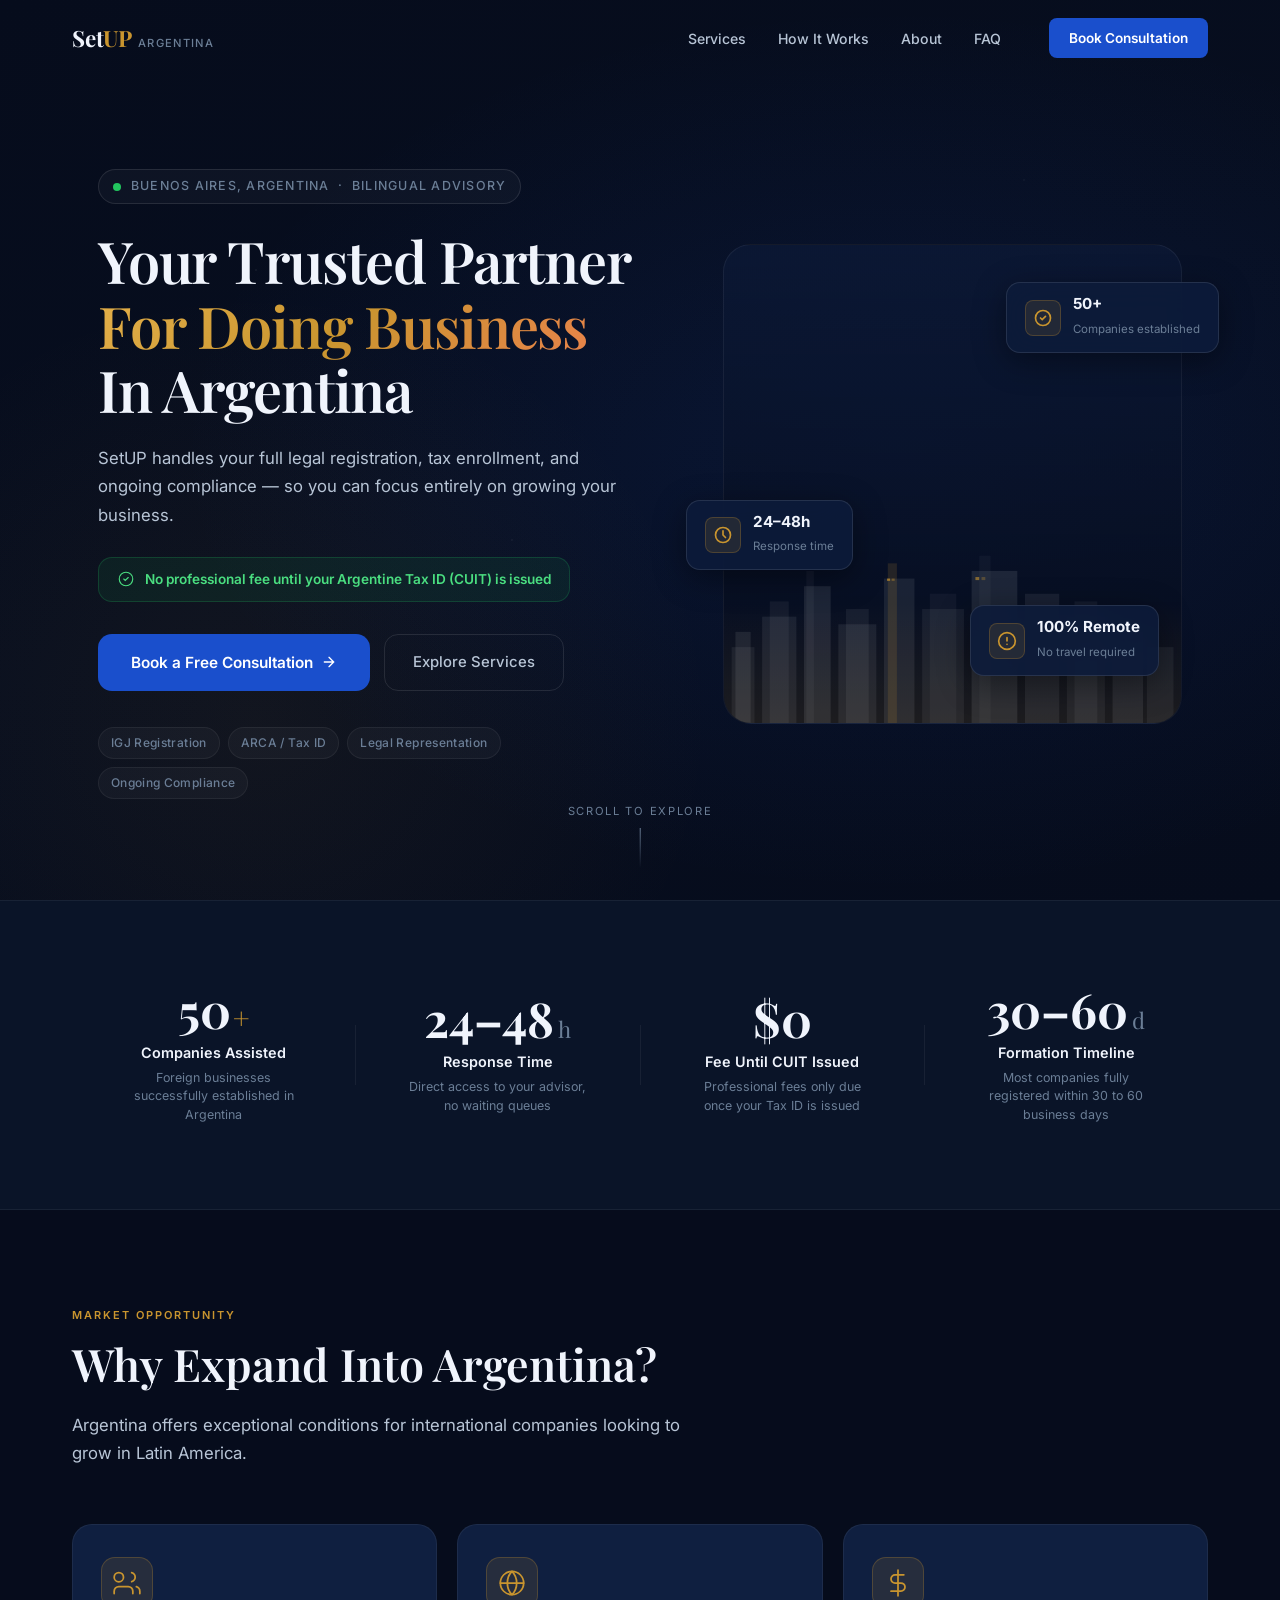
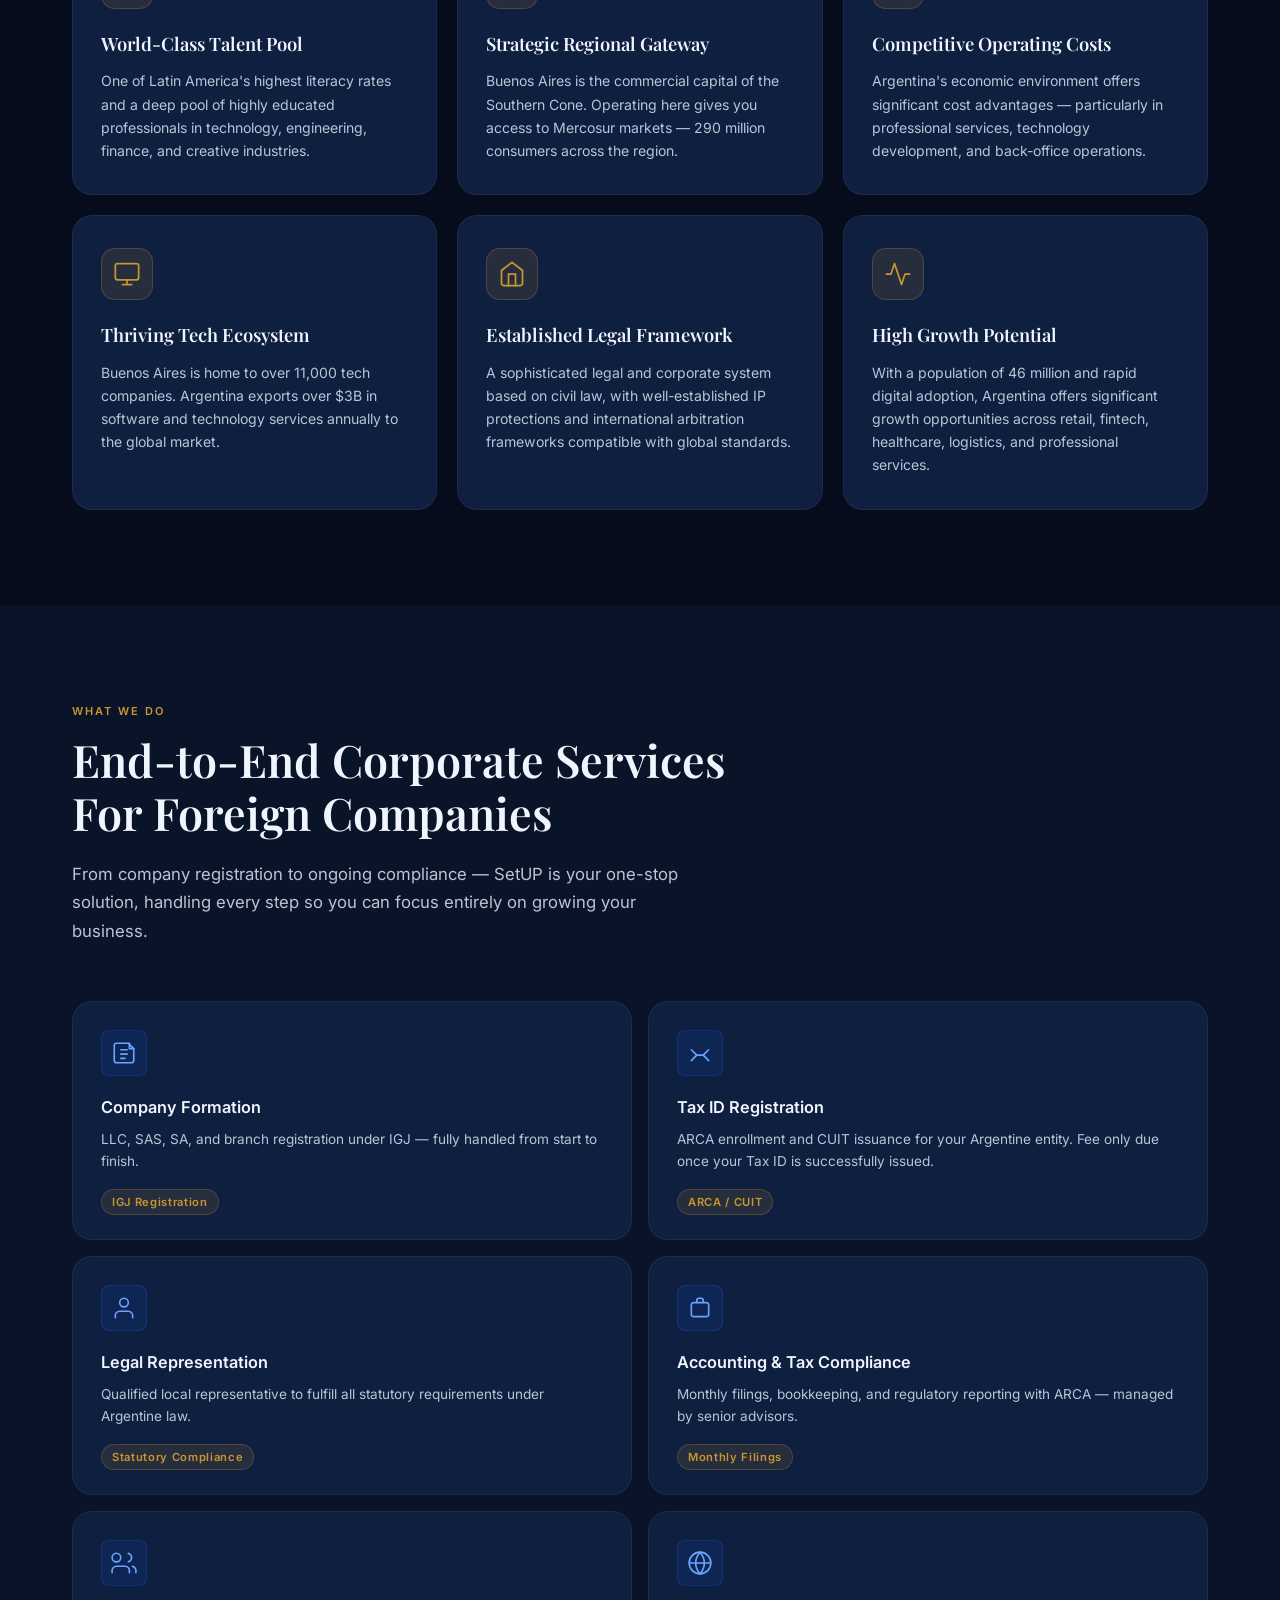
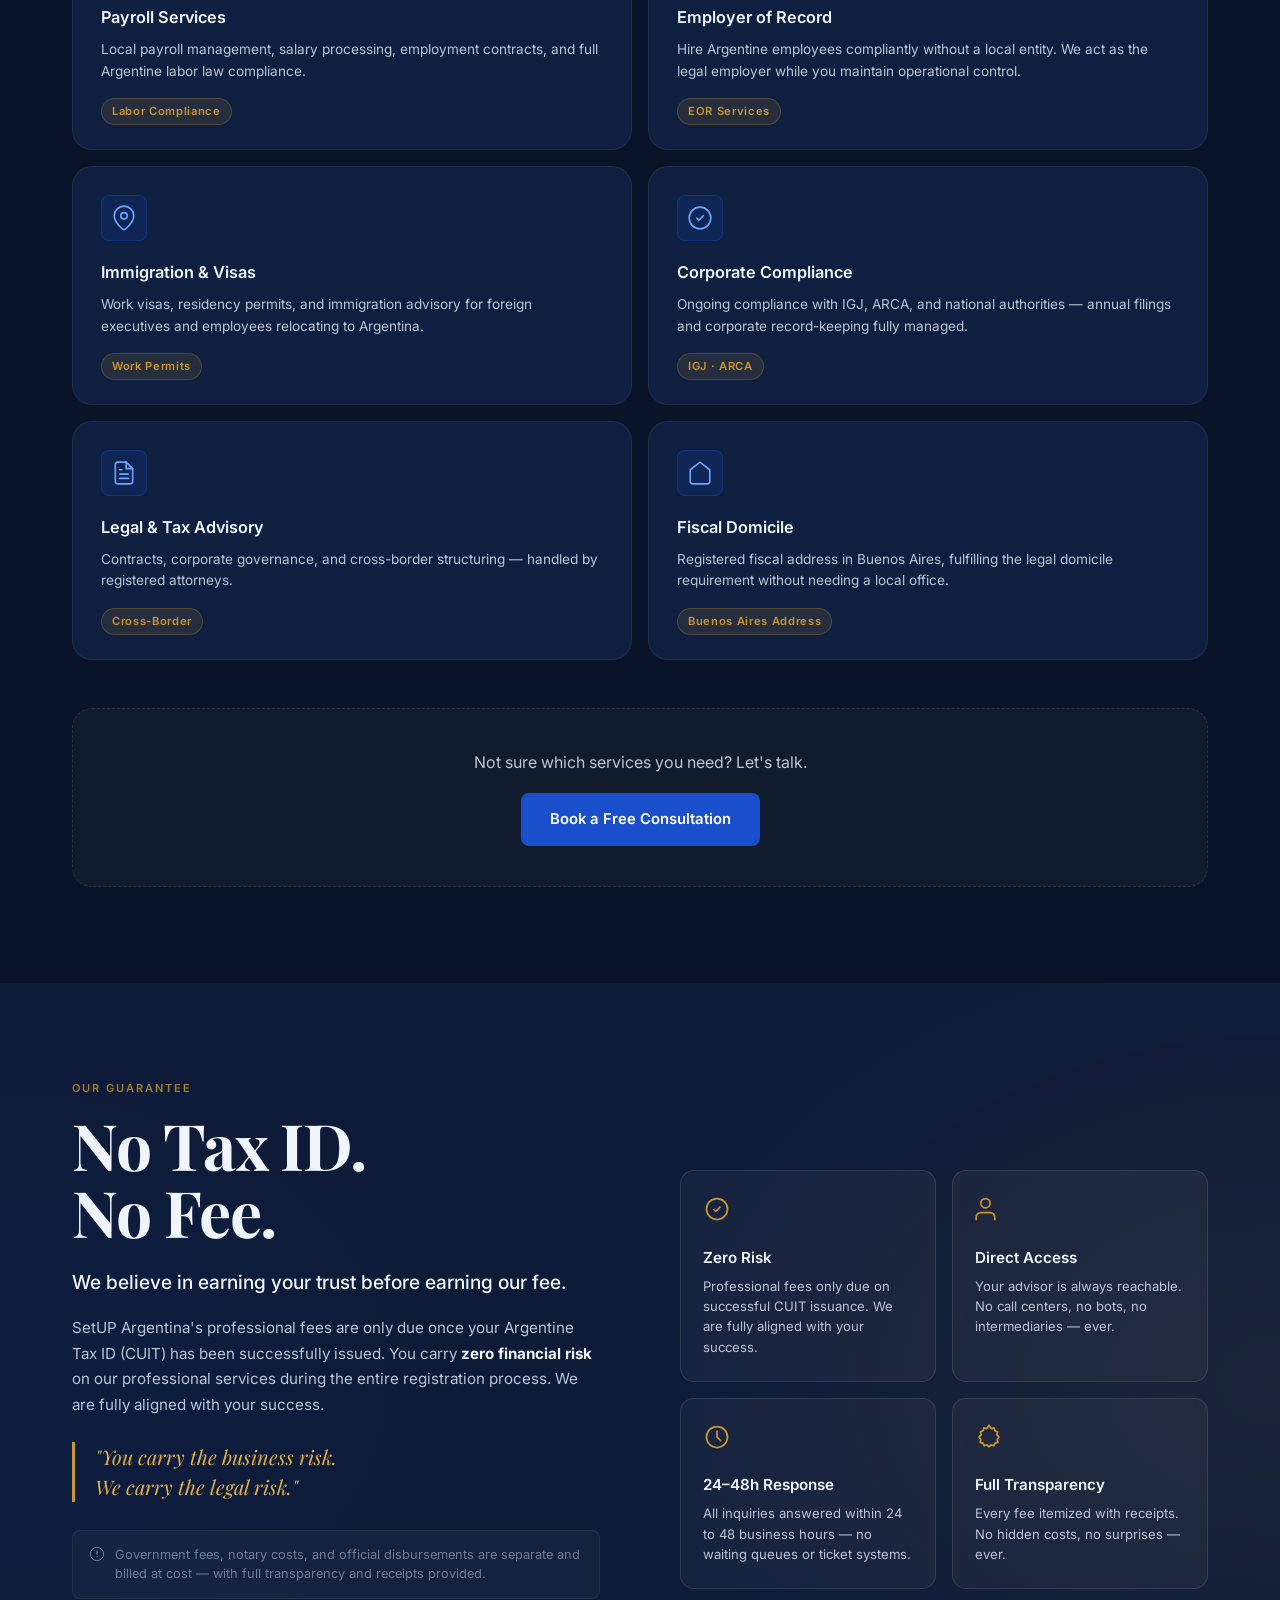
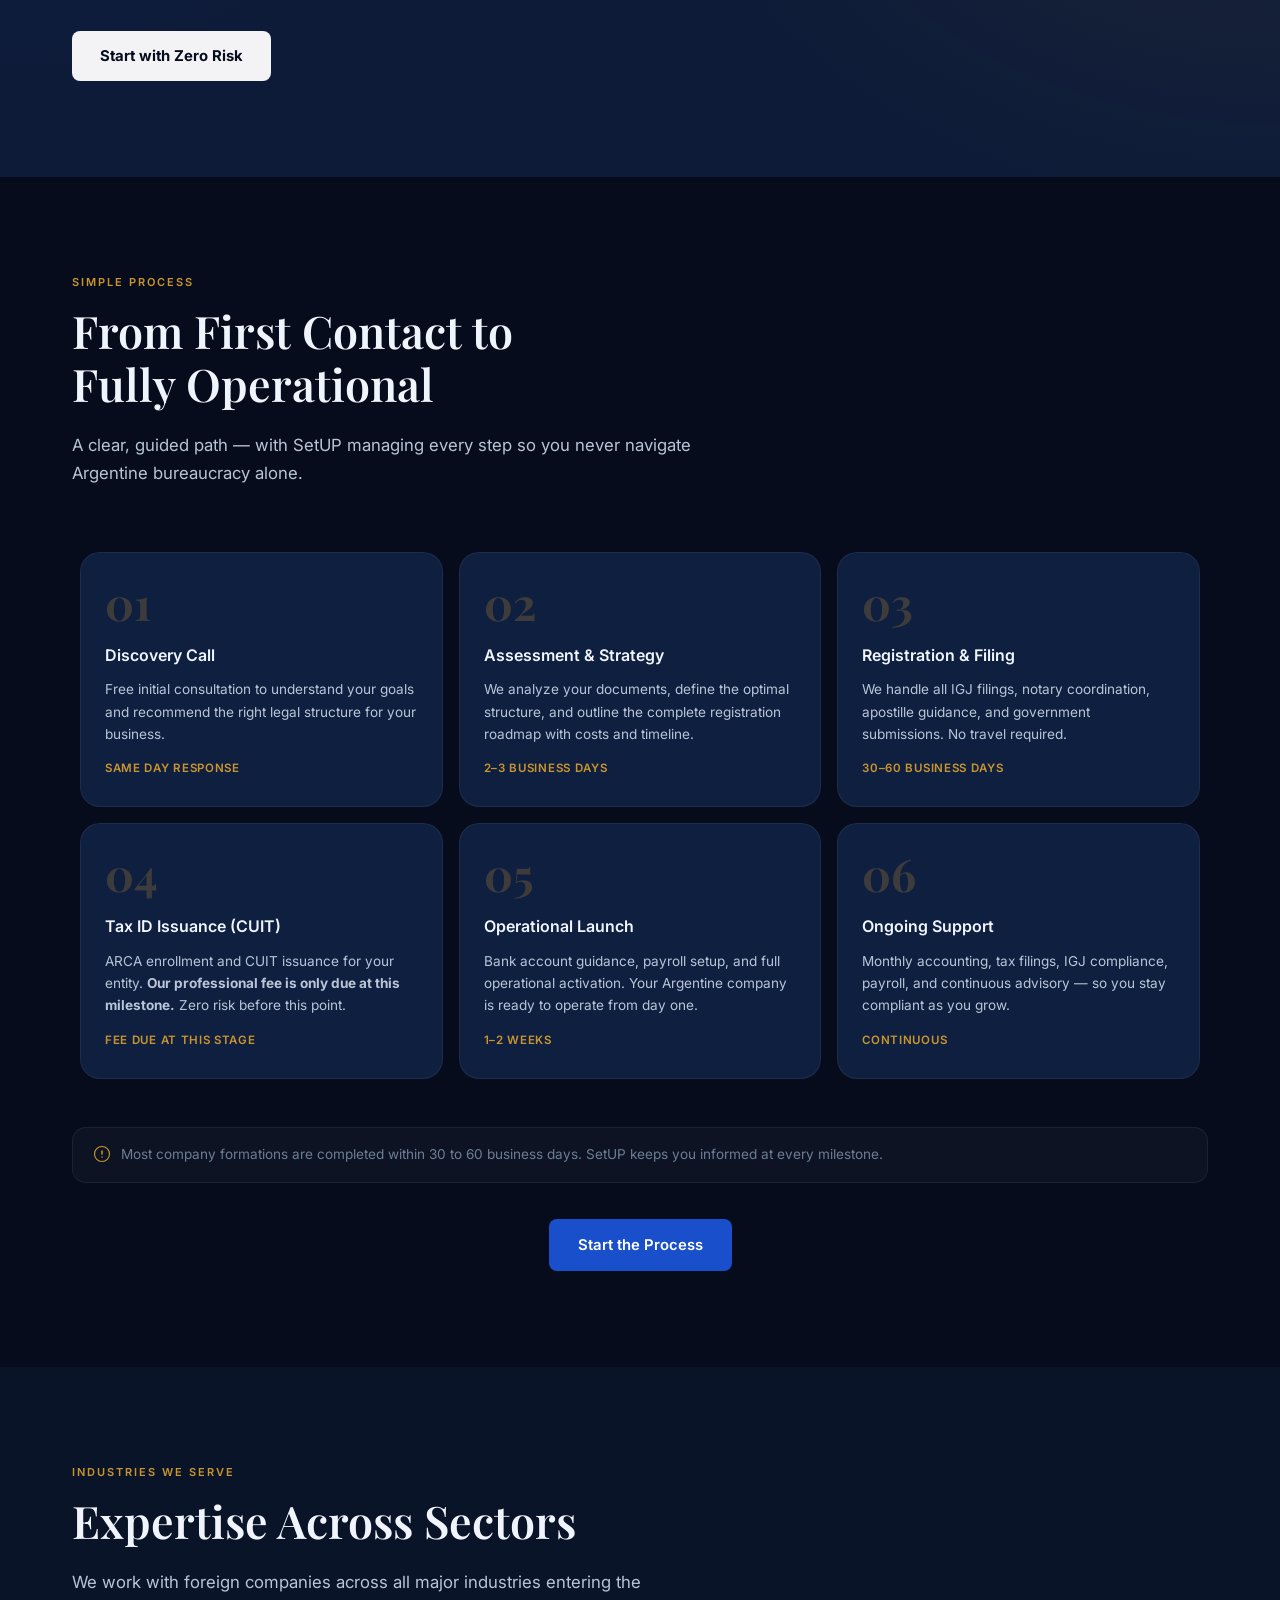
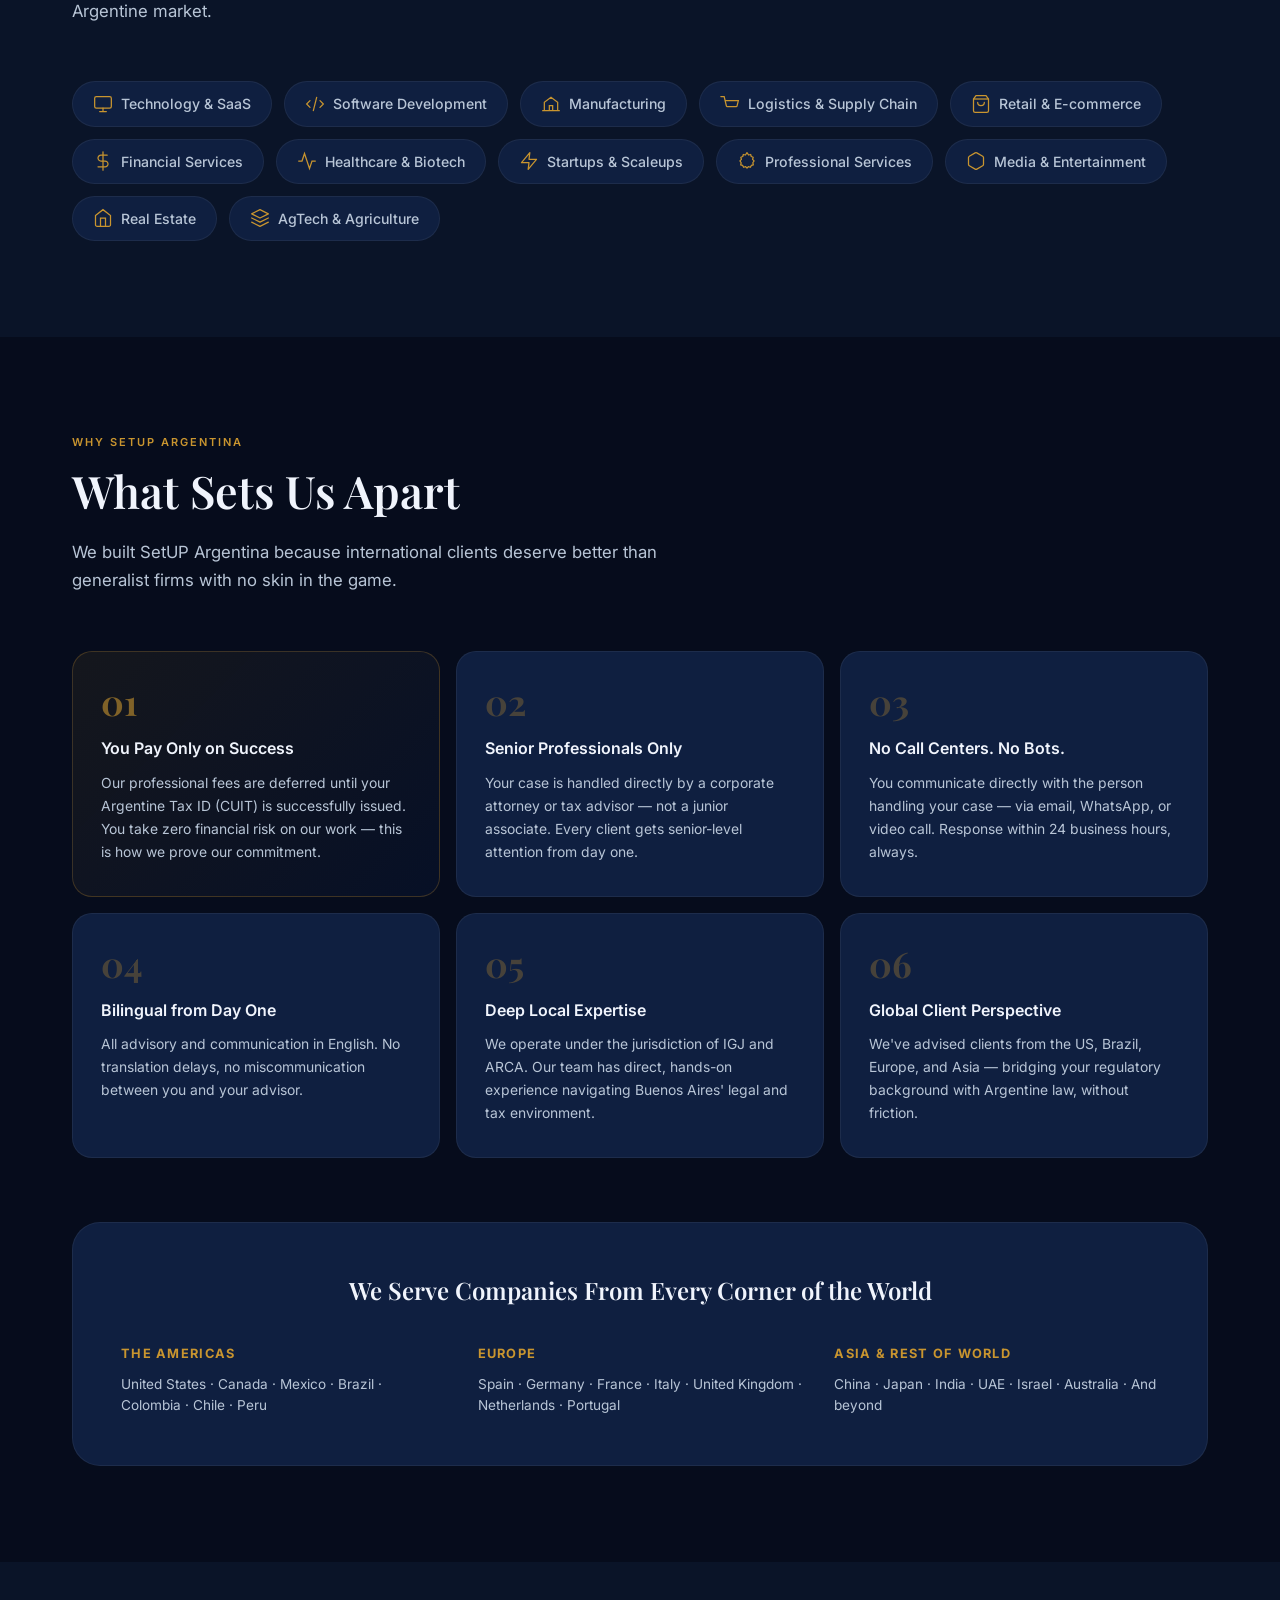
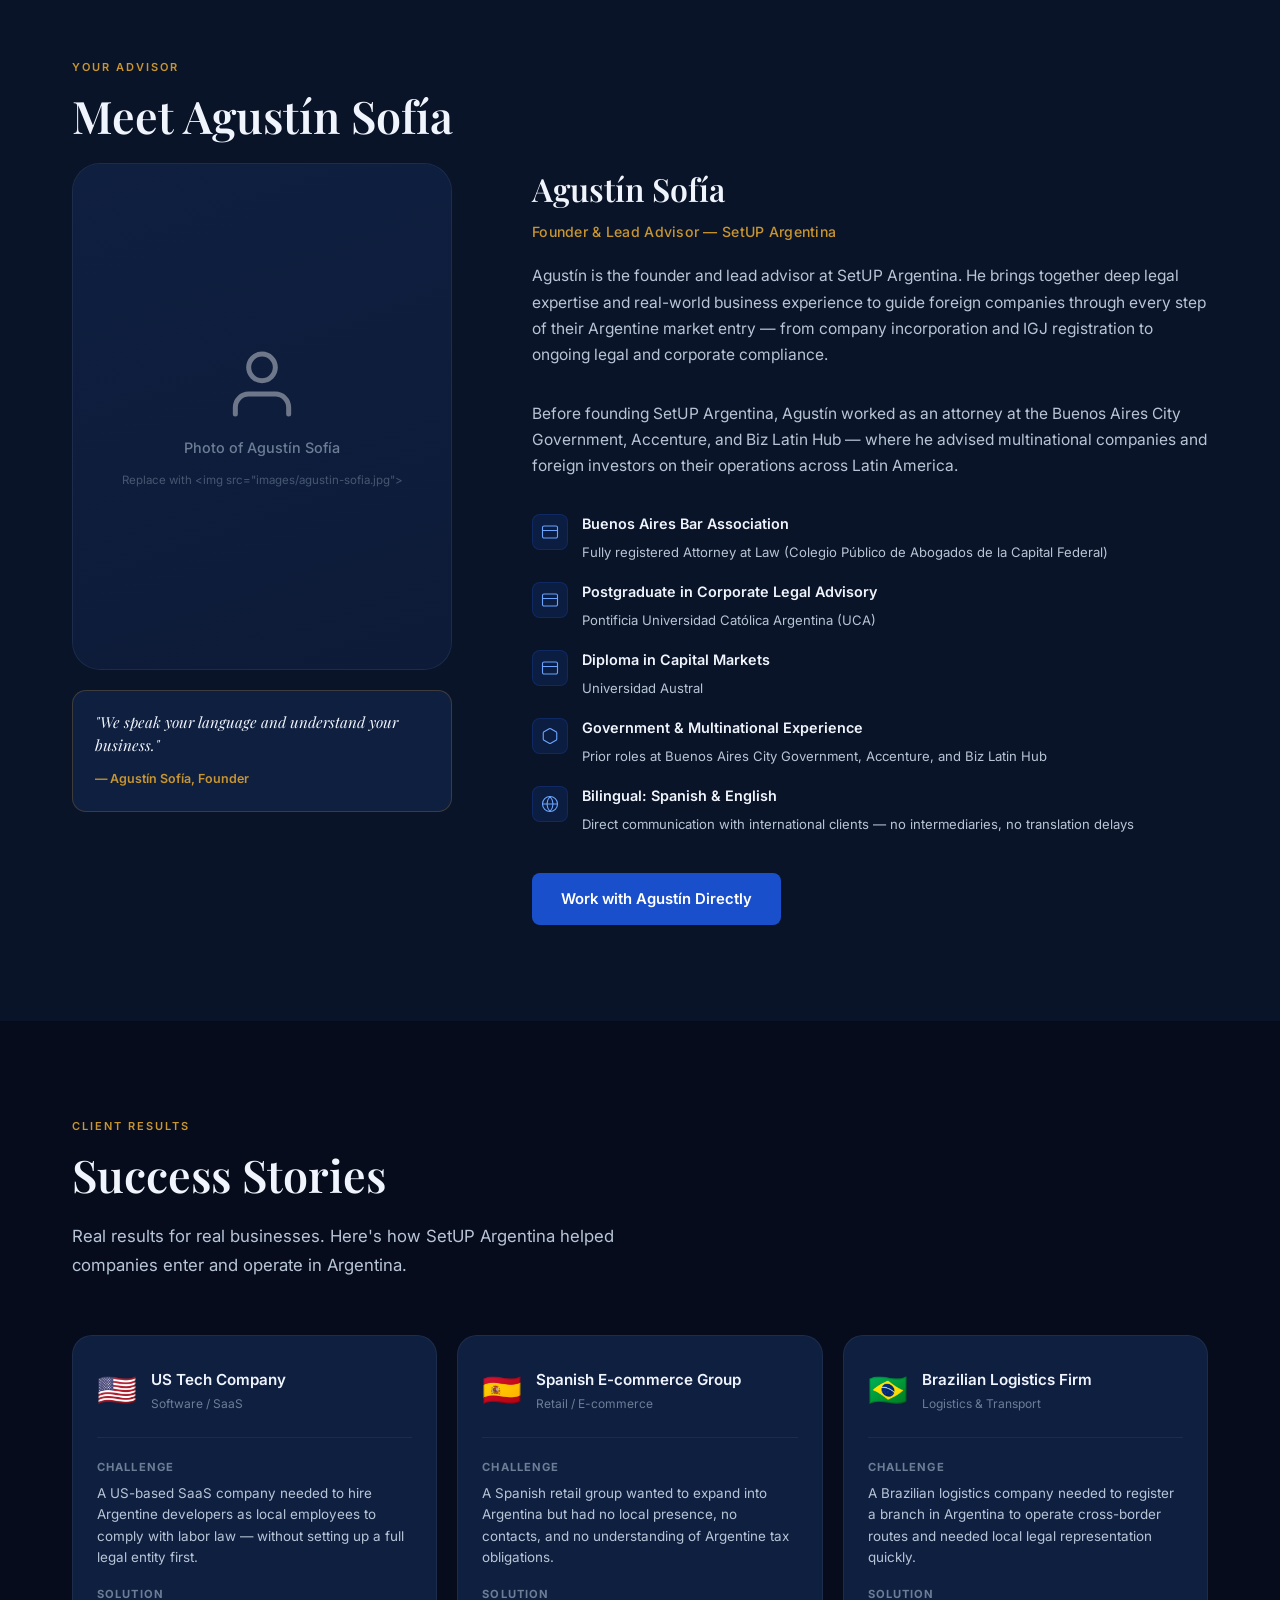
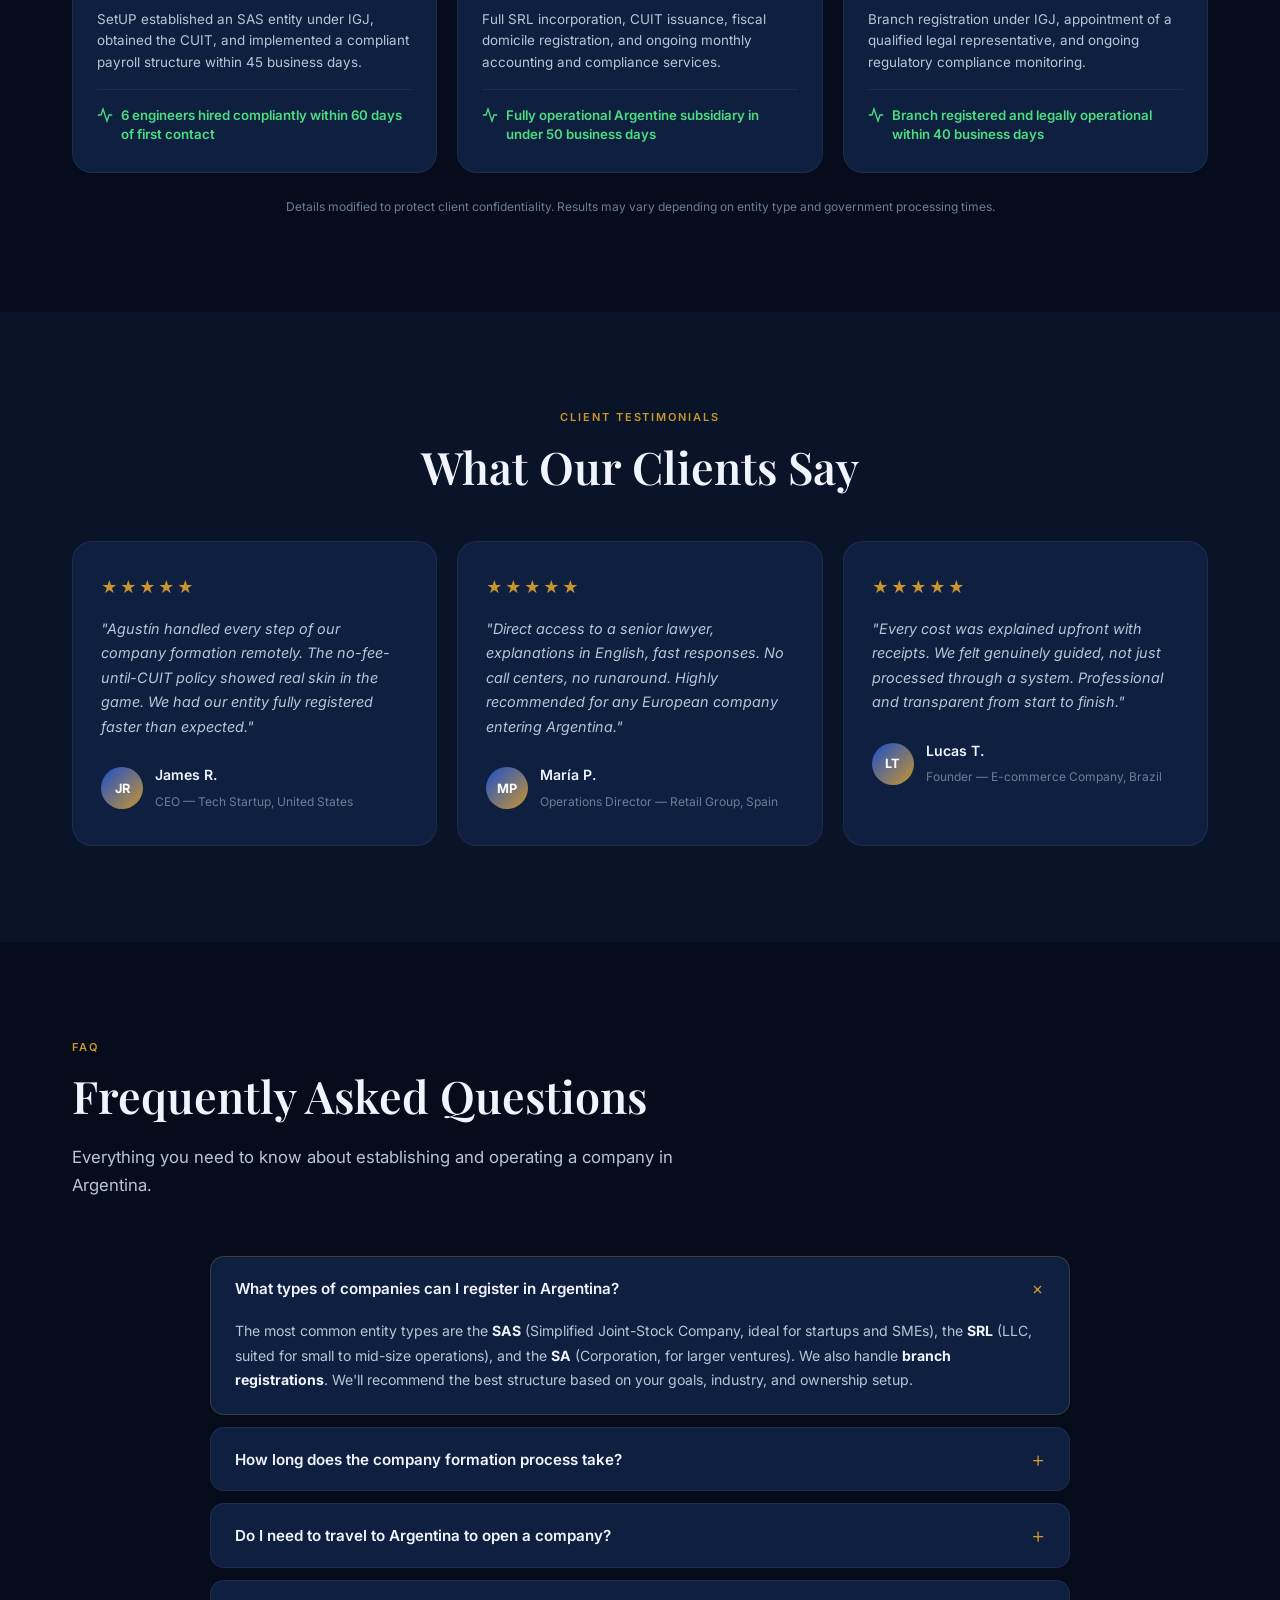
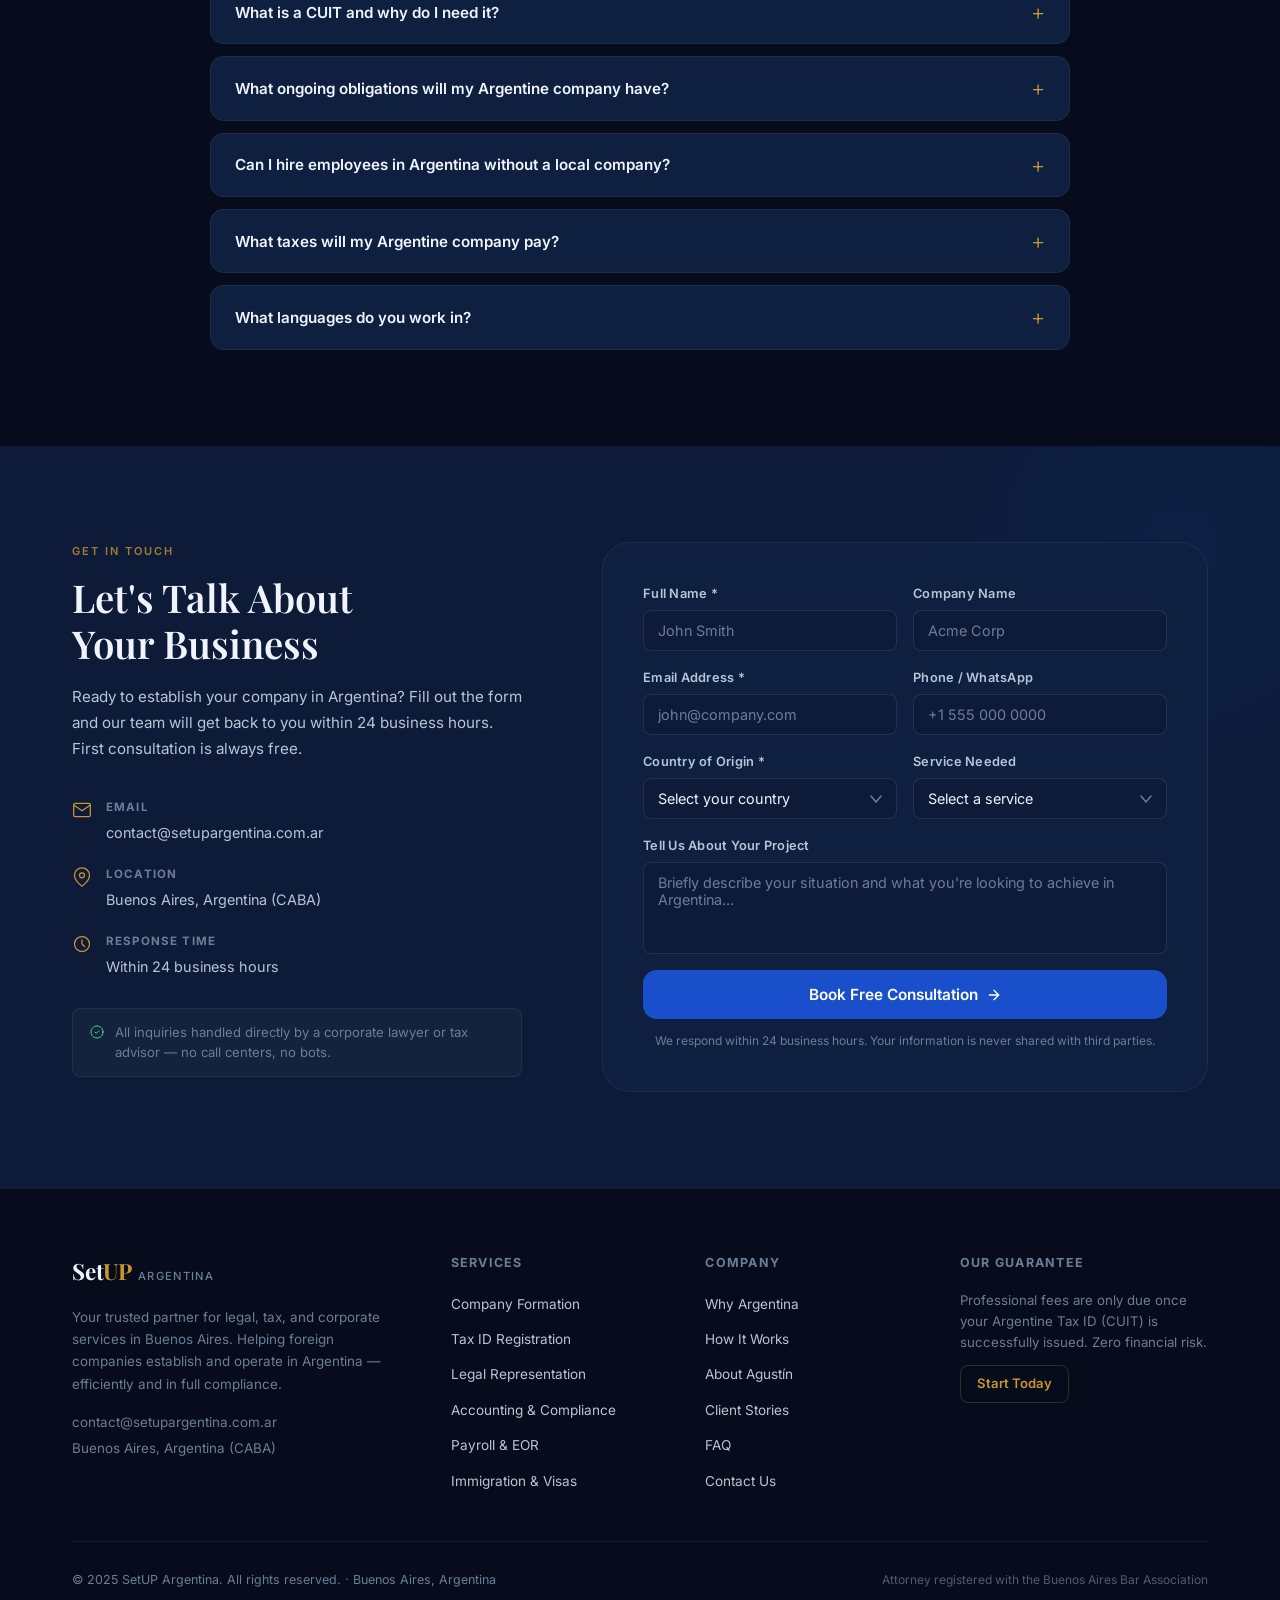
==== commit 151b239d: "Revert to full single-page landing" ====
--- a/index.html
+++ b/index.html
@@ -5,18 +5,18 @@
   <meta name="viewport" content="width=device-width, initial-scale=1.0">
   <title>SetUP Argentina — Company Formation &amp; Legal Services in Buenos Aires</title>
   <meta name="description" content="SetUP Argentina helps foreign companies establish legal entities, obtain their Argentine Tax ID (CUIT), and operate in full compliance. No fee until your Tax ID is issued.">
-  <meta name="keywords" content="Company Formation Argentina, Business Setup Argentina, Legal Services Argentina, Tax Advisory Argentina, Accounting Services Argentina, Employer of Record Argentina">
+  <meta name="keywords" content="Company Formation Argentina, Business Setup Argentina, Legal Services Argentina, Tax Advisory Argentina, Accounting Services Argentina, Employer of Record Argentina, Corporate Services Argentina">
   <meta name="robots" content="index, follow">
   <link rel="canonical" href="https://setup-argentina-web.vercel.app/">
   <meta property="og:type" content="website">
   <meta property="og:url" content="https://setup-argentina-web.vercel.app/">
   <meta property="og:title" content="SetUP Argentina — Company Formation &amp; Legal Services in Buenos Aires">
-  <meta property="og:description" content="Your trusted partner for establishing and operating in Argentina. Senior advisors. No fee until your Tax ID is issued.">
+  <meta property="og:description" content="Your trusted partner for establishing and operating in Argentina. Senior advisors, bilingual service. No fee until your Tax ID is issued.">
   <meta property="og:image" content="https://setup-argentina-web.vercel.app/images/og-image.jpg">
   <meta name="twitter:card" content="summary_large_image">
   <meta name="twitter:title" content="SetUP Argentina — Company Formation &amp; Corporate Services">
   <meta name="twitter:description" content="Foreign companies trust SetUP Argentina for legal registration, tax compliance, and back-office services in Buenos Aires.">
-  <script type="application/ld+json">{"@context":"https://schema.org","@type":"LegalService","name":"SetUP Argentina","description":"Legal, tax, and corporate advisory for foreign companies establishing operations in Argentina.","url":"https://setup-argentina-web.vercel.app","email":"contact@setupargentina.com.ar","address":{"@type":"PostalAddress","addressLocality":"Buenos Aires","addressCountry":"AR"},"founder":{"@type":"Person","name":"Agustín Sofía","jobTitle":"Founder & Lead Advisor"}}</script>
+  <script type="application/ld+json">{"@context":"https://schema.org","@type":"LegalService","name":"SetUP Argentina","description":"Legal, tax, and corporate advisory services for foreign companies establishing operations in Argentina.","url":"https://setup-argentina-web.vercel.app","email":"contact@setupargentina.com.ar","address":{"@type":"PostalAddress","addressLocality":"Buenos Aires","addressCountry":"AR"},"founder":{"@type":"Person","name":"Agustín Sofía","jobTitle":"Founder & Lead Advisor"},"serviceType":["Company Formation","Tax Advisory","Legal Representation","Accounting Services","Payroll Services"],"areaServed":"Worldwide"}</script>
   <link rel="preconnect" href="https://fonts.googleapis.com">
   <link rel="preconnect" href="https://fonts.gstatic.com" crossorigin>
   <link href="https://fonts.googleapis.com/css2?family=Playfair+Display:ital,wght@0,400;0,500;0,600;0,700;1,400&family=Inter:wght@300;400;500;600;700&display=swap" rel="stylesheet">
@@ -24,23 +24,28 @@
 </head>
 <body>
 
+<!-- ══════════════════════════════════════
+     NAVIGATION
+══════════════════════════════════════ -->
 <nav id="navbar">
   <div class="nav-container">
-    <a href="index.html" class="nav-logo"><span class="logo-mark">Set<em>UP</em></span><span class="logo-country">Argentina</span></a>
+    <a href="#" class="nav-logo"><span class="logo-mark">Set<em>UP</em></span><span class="logo-country">Argentina</span></a>
     <ul class="nav-links" id="navLinks">
-      <li><a href="services.html">Services</a></li>
-      <li><a href="process.html">How It Works</a></li>
-      <li><a href="about.html">About</a></li>
-      <li><a href="contact.html#faq">FAQ</a></li>
+      <li><a href="#services">Services</a></li>
+      <li><a href="#process">How It Works</a></li>
+      <li><a href="#founder">About</a></li>
+      <li><a href="#faq">FAQ</a></li>
     </ul>
     <div class="nav-actions">
-      <a href="contact.html" class="btn-nav-cta">Book Consultation</a>
+      <a href="#contact" class="btn-nav-cta">Book Consultation</a>
       <button class="nav-toggle" id="navToggle" aria-label="Menu"><span></span><span></span><span></span></button>
     </div>
   </div>
 </nav>
 
-<!-- HERO -->
+<!-- ══════════════════════════════════════
+     HERO
+══════════════════════════════════════ -->
 <section id="hero">
   <div class="hero-bg-gradient"></div>
   <div class="hero-particles"></div>
@@ -54,8 +59,8 @@
         <strong>No professional fee until your Argentine Tax ID (CUIT) is issued</strong>
       </div>
       <div class="hero-buttons">
-        <a href="contact.html" class="btn-primary btn-lg">Book a Free Consultation <svg width="16" height="16" viewBox="0 0 24 24" fill="none"><path d="M5 12H19M12 5L19 12L12 19" stroke="currentColor" stroke-width="2" stroke-linecap="round"/></svg></a>
-        <a href="services.html" class="btn-ghost btn-lg">Explore Services</a>
+        <a href="#contact" class="btn-primary btn-lg">Book a Free Consultation <svg width="16" height="16" viewBox="0 0 24 24" fill="none"><path d="M5 12H19M12 5L19 12L12 19" stroke="currentColor" stroke-width="2" stroke-linecap="round"/></svg></a>
+        <a href="#services" class="btn-ghost btn-lg">Explore Services</a>
       </div>
       <div class="hero-tags">
         <span>IGJ Registration</span><span>ARCA / Tax ID</span><span>Legal Representation</span><span>Ongoing Compliance</span>
@@ -77,7 +82,9 @@
   <div class="hero-scroll-indicator"><span>Scroll to explore</span><div class="scroll-line"></div></div>
 </section>
 
-<!-- STATS -->
+<!-- ══════════════════════════════════════
+     TRUST / STATS
+══════════════════════════════════════ -->
 <section class="section-trust">
   <div class="container">
     <div class="stats-grid">
@@ -87,36 +94,58 @@
       <div class="stat-divider"></div>
       <div class="stat-item" data-animate="fadeInUp" data-delay="200"><div class="stat-number">$0</div><div class="stat-label">Fee Until CUIT Issued</div><div class="stat-desc">Professional fees only due once your Tax ID is issued</div></div>
       <div class="stat-divider"></div>
-      <div class="stat-item" data-animate="fadeInUp" data-delay="300"><div class="stat-number">30–60<span class="stat-unit">d</span></div><div class="stat-label">Formation Timeline</div><div class="stat-desc">Most companies fully registered within 30–60 business days</div></div>
-    </div>
-  </div>
-</section>
-
-<!-- SERVICES TEASER -->
-<section class="section-dark">
+      <div class="stat-item" data-animate="fadeInUp" data-delay="300"><div class="stat-number">30–60<span class="stat-unit">d</span></div><div class="stat-label">Formation Timeline</div><div class="stat-desc">Most companies fully registered within 30 to 60 business days</div></div>
+    </div>
+  </div>
+</section>
+
+<!-- ══════════════════════════════════════
+     WHY ARGENTINA
+══════════════════════════════════════ -->
+<section id="why-argentina" class="section-dark">
+  <div class="container">
+    <div class="section-label" data-animate="fadeInUp">Market Opportunity</div>
+    <h2 class="section-title" data-animate="fadeInUp">Why Expand Into Argentina?</h2>
+    <p class="section-subtitle" data-animate="fadeInUp">Argentina offers exceptional conditions for international companies looking to grow in Latin America.</p>
+    <div class="why-grid">
+      <div class="why-card" data-animate="fadeInUp" data-delay="0"><div class="why-icon"><svg width="28" height="28" viewBox="0 0 24 24" fill="none"><path d="M17 21V19C17 17.9391 16.5786 16.9217 15.8284 16.1716C15.0783 15.4214 14.0609 15 13 15H5C3.93913 15 2.92172 15.4214 2.17157 16.1716C1.42143 16.9217 1 17.9391 1 19V21M23 21V19C22.9993 18.1137 22.7044 17.2528 22.1614 16.5523C21.6184 15.8519 20.8581 15.3516 20 15.13M16 3.13C16.8604 3.35031 17.623 3.85071 18.1676 4.55232C18.7122 5.25392 19.0078 6.11683 19.0078 7.005C19.0078 7.89317 18.7122 8.75608 18.1676 9.45768C17.623 10.1593 16.8604 10.6597 16 10.88M9 7C9 9.20914 7.20914 11 5 11C2.79086 11 1 9.20914 1 7C1 4.79086 2.79086 3 5 3C7.20914 3 9 4.79086 9 7Z" stroke="currentColor" stroke-width="1.5" stroke-linecap="round"/></svg></div><h3>World-Class Talent Pool</h3><p>One of Latin America's highest literacy rates and a deep pool of highly educated professionals in technology, engineering, finance, and creative industries.</p></div>
+      <div class="why-card" data-animate="fadeInUp" data-delay="100"><div class="why-icon"><svg width="28" height="28" viewBox="0 0 24 24" fill="none"><path d="M12 2C6.47715 2 2 6.47715 2 12C2 17.5228 6.47715 22 12 22C17.5228 22 22 17.5228 22 12C22 6.47715 17.5228 2 12 2Z" stroke="currentColor" stroke-width="1.5"/><path d="M2 12H22M12 2C9.33333 4.66667 8 8 8 12C8 16 9.33333 19.3333 12 22M12 2C14.6667 4.66667 16 8 16 12C16 16 14.6667 19.3333 12 22" stroke="currentColor" stroke-width="1.5" stroke-linecap="round"/></svg></div><h3>Strategic Regional Gateway</h3><p>Buenos Aires is the commercial capital of the Southern Cone. Operating here gives you access to Mercosur markets — 290 million consumers across the region.</p></div>
+      <div class="why-card" data-animate="fadeInUp" data-delay="200"><div class="why-icon"><svg width="28" height="28" viewBox="0 0 24 24" fill="none"><path d="M12 1V23M17 5H9.5C8.57174 5 7.6815 5.36875 7.02513 6.02513C6.36875 6.6815 6 7.57174 6 8.5C6 9.42826 6.36875 10.3185 7.02513 10.9749C7.6815 11.6313 8.57174 12 9.5 12H14.5C15.4283 12 16.3185 12.3687 16.9749 13.0251C17.6313 13.6815 18 14.5717 18 15.5C18 16.4283 17.6313 17.3185 16.9749 17.9749C16.3185 18.6313 15.4283 19 14.5 19H6" stroke="currentColor" stroke-width="1.5" stroke-linecap="round"/></svg></div><h3>Competitive Operating Costs</h3><p>Argentina's economic environment offers significant cost advantages — particularly in professional services, technology development, and back-office operations.</p></div>
+      <div class="why-card" data-animate="fadeInUp" data-delay="0"><div class="why-icon"><svg width="28" height="28" viewBox="0 0 24 24" fill="none"><rect x="2" y="3" width="20" height="14" rx="2" stroke="currentColor" stroke-width="1.5"/><path d="M8 21H16M12 17V21" stroke="currentColor" stroke-width="1.5" stroke-linecap="round"/></svg></div><h3>Thriving Tech Ecosystem</h3><p>Buenos Aires is home to over 11,000 tech companies. Argentina exports over $3B in software and technology services annually to the global market.</p></div>
+      <div class="why-card" data-animate="fadeInUp" data-delay="100"><div class="why-icon"><svg width="28" height="28" viewBox="0 0 24 24" fill="none"><path d="M3 9L12 2L21 9V20C21 20.5304 20.7893 21.0391 20.4142 21.4142C20.0391 21.7893 19.5304 22 19 22H5C4.46957 22 3.96086 21.7893 3.58579 21.4142C3.21071 21.0391 3 20.5304 3 20V9Z" stroke="currentColor" stroke-width="1.5" stroke-linecap="round"/><path d="M9 22V12H15V22" stroke="currentColor" stroke-width="1.5" stroke-linecap="round"/></svg></div><h3>Established Legal Framework</h3><p>A sophisticated legal and corporate system based on civil law, with well-established IP protections and international arbitration frameworks compatible with global standards.</p></div>
+      <div class="why-card" data-animate="fadeInUp" data-delay="200"><div class="why-icon"><svg width="28" height="28" viewBox="0 0 24 24" fill="none"><path d="M22 12H18L15 21L9 3L6 12H2" stroke="currentColor" stroke-width="1.5" stroke-linecap="round" stroke-linejoin="round"/></svg></div><h3>High Growth Potential</h3><p>With a population of 46 million and rapid digital adoption, Argentina offers significant growth opportunities across retail, fintech, healthcare, logistics, and professional services.</p></div>
+    </div>
+  </div>
+</section>
+
+<!-- ══════════════════════════════════════
+     SERVICES
+══════════════════════════════════════ -->
+<section id="services" class="section-light">
   <div class="container">
     <div class="section-label" data-animate="fadeInUp">What We Do</div>
-    <div class="section-header-row" data-animate="fadeInUp">
-      <h2 class="section-title" style="margin-bottom:0">End-to-End Corporate Services<br>For Foreign Companies</h2>
-      <a href="services.html" class="btn-ghost">View all services <svg width="14" height="14" viewBox="0 0 24 24" fill="none"><path d="M5 12H19M12 5L19 12L12 19" stroke="currentColor" stroke-width="2" stroke-linecap="round"/></svg></a>
-    </div>
-    <p class="section-subtitle" data-animate="fadeInUp" style="margin-top:16px">From company registration to ongoing compliance — your one-stop solution in Buenos Aires.</p>
-    <div class="services-grid" data-animate="fadeInUp">
-      <div class="service-card"><div class="service-icon"><svg width="26" height="26" viewBox="0 0 24 24" fill="none"><path d="M19 21H5C4.46957 21 3.96086 20.7893 3.58579 20.4142C3.21071 20.0391 3 19.5304 3 19V5C3 4.46957 3.21071 3.96086 3.58579 3.58579C3.96086 3.21071 4.46957 3 5 3H16L21 8V19C21 19.5304 20.7893 20.0391 20.4142 20.4142C20.0391 20.7893 19.5304 21 19 21Z" stroke="currentColor" stroke-width="1.5"/><path d="M17 3V8H21M9 9H15M9 13H15M9 17H13" stroke="currentColor" stroke-width="1.5" stroke-linecap="round"/></svg></div><h3>Company Formation</h3><p>LLC, SAS, SA, and branch registration under IGJ — fully handled from start to finish.</p><div class="service-tag">IGJ Registration</div></div>
-      <div class="service-card"><div class="service-icon"><svg width="26" height="26" viewBox="0 0 24 24" fill="none"><path d="M9 7H6C5.46957 7 4.96086 7.21071 4.58579 7.58579C4.21071 7.96086 4 8.46957 4 9V18C4 18.5304 4.21071 19.0391 4.58579 19.4142C4.96086 19.7893 5.46957 20 6 20H18C18.5304 20 19.0391 19.7893 19.4142 19.4142C19.7893 19.0391 20 18.5304 20 18V9C20 8.46957 19.7893 7.96086 19.4142 7.58579C19.0391 7.21071 18.5304 7 18 7H15M9 7V5C9 4.46957 9.21071 3.96086 9.58579 3.58579C9.96086 3.21071 10.4696 3 11 3H13C13.5304 3 14.0391 3.21071 14.4142 3.58579C14.7893 3.96086 15 4.46957 15 5V7M9 7H15" stroke="currentColor" stroke-width="1.5" stroke-linecap="round"/></svg></div><h3>Accounting &amp; Tax Compliance</h3><p>Monthly filings, bookkeeping, and regulatory reporting — managed by senior advisors.</p><div class="service-tag">Monthly Filings</div></div>
-      <div class="service-card"><div class="service-icon"><svg width="26" height="26" viewBox="0 0 24 24" fill="none"><path d="M17 21V19C17 17.9391 16.5786 16.9217 15.8284 16.1716C15.0783 15.4214 14.0609 15 13 15H5C3.93913 15 2.92172 15.4214 2.17157 16.1716C1.42143 16.9217 1 17.9391 1 19V21M9 11C11.2091 11 13 9.20914 13 7C13 4.79086 11.2091 3 9 3C6.79086 3 5 4.79086 5 7C5 9.20914 6.79086 11 9 11Z" stroke="currentColor" stroke-width="1.5" stroke-linecap="round"/></svg></div><h3>Payroll &amp; EOR Services</h3><p>Local payroll management, employment contracts, and labor compliance for your Argentine workforce.</p><div class="service-tag">Labor Compliance</div></div>
-      <div class="service-card"><div class="service-icon"><svg width="26" height="26" viewBox="0 0 24 24" fill="none"><path d="M21 16V8C20.9996 7.64927 20.9071 7.30481 20.7315 7.00116C20.556 6.69751 20.3037 6.44536 20 6.27L13 2.27C12.696 2.09446 12.3511 2.00205 12 2.00205C11.6489 2.00205 11.304 2.09446 11 2.27L4 6.27C3.69626 6.44536 3.44398 6.69751 3.26846 7.00116C3.09294 7.30481 3.00036 7.64927 3 8V16C3.00036 16.3507 3.09294 16.6952 3.26846 16.9988C3.44398 17.3025 3.69626 17.5546 4 17.73L11 21.73C11.304 21.9055 11.6489 21.998 12 21.998C12.3511 21.998 12.696 21.9055 13 21.73L20 17.73C20.3037 17.5546 20.556 17.3025 20.7315 16.9988C20.9071 16.6952 20.9996 16.3507 21 16Z" stroke="currentColor" stroke-width="1.5" stroke-linecap="round"/></svg></div><h3>Legal &amp; Tax Advisory</h3><p>Contracts, corporate governance, and cross-border structuring — handled by registered attorneys.</p><div class="service-tag">Cross-Border</div></div>
-      <div class="service-card"><div class="service-icon"><svg width="26" height="26" viewBox="0 0 24 24" fill="none"><circle cx="12" cy="12" r="10" stroke="currentColor" stroke-width="1.5"/><path d="M2 12H22M12 2C9.33 5 8 8.33 8 12C8 15.67 9.33 19 12 22M12 2C14.67 5 16 8.33 16 12C16 15.67 14.67 19 12 22" stroke="currentColor" stroke-width="1.5" stroke-linecap="round"/></svg></div><h3>Immigration &amp; Visas</h3><p>Work visas, residency permits, and immigration advisory for executives relocating to Argentina.</p><div class="service-tag">Work Permits</div></div>
-      <div class="service-card"><div class="service-icon"><svg width="26" height="26" viewBox="0 0 24 24" fill="none"><path d="M3 9L12 2L21 9V20C21 20.5304 20.7893 21.0391 20.4142 21.4142C20.0391 21.7893 19.5304 22 19 22H5C4.46957 22 3.96086 21.7893 3.58579 21.4142C3.21071 21.0391 3 20.5304 3 20V9Z" stroke="currentColor" stroke-width="1.5" stroke-linecap="round"/></svg></div><h3>Fiscal Domicile</h3><p>Registered fiscal address in Buenos Aires — fulfill the legal domicile requirement without a local office.</p><div class="service-tag">Buenos Aires Address</div></div>
-    </div>
-    <div class="section-cta" data-animate="fadeInUp">
-      <a href="services.html" class="btn-primary">View All 10 Services</a>
-    </div>
-  </div>
-</section>
-
-<!-- GUARANTEE -->
-<section class="section-guarantee">
+    <h2 class="section-title" data-animate="fadeInUp">End-to-End Corporate Services<br>For Foreign Companies</h2>
+    <p class="section-subtitle" data-animate="fadeInUp">From company registration to ongoing compliance — SetUP is your one-stop solution, handling every step so you can focus entirely on growing your business.</p>
+    <div class="services-grid">
+      <div class="service-card" data-animate="fadeInUp" data-delay="0"><div class="service-icon"><svg width="26" height="26" viewBox="0 0 24 24" fill="none"><path d="M19 21H5C4.46957 21 3.96086 20.7893 3.58579 20.4142C3.21071 20.0391 3 19.5304 3 19V5C3 4.46957 3.21071 3.96086 3.58579 3.58579C3.96086 3.21071 4.46957 3 5 3H16L21 8V19C21 19.5304 20.7893 20.0391 20.4142 20.4142C20.0391 20.7893 19.5304 21 19 21Z" stroke="currentColor" stroke-width="1.5"/><path d="M17 3V8H21M9 9H15M9 13H15M9 17H13" stroke="currentColor" stroke-width="1.5" stroke-linecap="round"/></svg></div><h3>Company Formation</h3><p>LLC, SAS, SA, and branch registration under IGJ — fully handled from start to finish.</p><div class="service-tag">IGJ Registration</div></div>
+      <div class="service-card" data-animate="fadeInUp" data-delay="80"><div class="service-icon"><svg width="26" height="26" viewBox="0 0 24 24" fill="none"><path d="M9 14L4 19M9 14L4 9M9 14H15M15 14L20 19M15 14L20 9" stroke="currentColor" stroke-width="1.5" stroke-linecap="round" stroke-linejoin="round"/></svg></div><h3>Tax ID Registration</h3><p>ARCA enrollment and CUIT issuance for your Argentine entity. Fee only due once your Tax ID is successfully issued.</p><div class="service-tag">ARCA / CUIT</div></div>
+      <div class="service-card" data-animate="fadeInUp" data-delay="160"><div class="service-icon"><svg width="26" height="26" viewBox="0 0 24 24" fill="none"><path d="M20 21V19C20 17.9391 19.5786 16.9217 18.8284 16.1716C18.0783 15.4214 17.0609 15 16 15H8C6.93913 15 5.92172 15.4214 5.17157 16.1716C4.42143 16.9217 4 17.9391 4 19V21M16 7C16 9.20914 14.2091 11 12 11C9.79086 11 8 9.20914 8 7C8 4.79086 9.79086 3 12 3C14.2091 3 16 4.79086 16 7Z" stroke="currentColor" stroke-width="1.5" stroke-linecap="round"/></svg></div><h3>Legal Representation</h3><p>Qualified local representative to fulfill all statutory requirements under Argentine law.</p><div class="service-tag">Statutory Compliance</div></div>
+      <div class="service-card" data-animate="fadeInUp" data-delay="0"><div class="service-icon"><svg width="26" height="26" viewBox="0 0 24 24" fill="none"><path d="M9 7H6C5.46957 7 4.96086 7.21071 4.58579 7.58579C4.21071 7.96086 4 8.46957 4 9V18C4 18.5304 4.21071 19.0391 4.58579 19.4142C4.96086 19.7893 5.46957 20 6 20H18C18.5304 20 19.0391 19.7893 19.4142 19.4142C19.7893 19.0391 20 18.5304 20 18V9C20 8.46957 19.7893 7.96086 19.4142 7.58579C19.0391 7.21071 18.5304 7 18 7H15M9 7V5C9 4.46957 9.21071 3.96086 9.58579 3.58579C9.96086 3.21071 10.4696 3 11 3H13C13.5304 3 14.0391 3.21071 14.4142 3.58579C14.7893 3.96086 15 4.46957 15 5V7M9 7H15" stroke="currentColor" stroke-width="1.5" stroke-linecap="round"/></svg></div><h3>Accounting &amp; Tax Compliance</h3><p>Monthly filings, bookkeeping, and regulatory reporting with ARCA — managed by senior advisors.</p><div class="service-tag">Monthly Filings</div></div>
+      <div class="service-card" data-animate="fadeInUp" data-delay="80"><div class="service-icon"><svg width="26" height="26" viewBox="0 0 24 24" fill="none"><path d="M17 21V19C17 17.9391 16.5786 16.9217 15.8284 16.1716C15.0783 15.4214 14.0609 15 13 15H5C3.93913 15 2.92172 15.4214 2.17157 16.1716C1.42143 16.9217 1 17.9391 1 19V21M23 21V19C22.9993 18.1137 22.7044 17.2528 22.1614 16.5523C21.6184 15.8519 20.8581 15.3516 20 15.13M16 3.13C16.8604 3.35031 17.623 3.85071 18.1676 4.55232C18.7122 5.25392 19.0078 6.11683 19.0078 7.005C19.0078 7.89317 18.7122 8.75608 18.1676 9.45768C17.623 10.1593 16.8604 10.6597 16 10.88M9 7C9 9.20914 7.20914 11 5 11C2.79086 11 1 9.20914 1 7C1 4.79086 2.79086 3 5 3C7.20914 3 9 4.79086 9 7Z" stroke="currentColor" stroke-width="1.5" stroke-linecap="round"/></svg></div><h3>Payroll Services</h3><p>Local payroll management, salary processing, employment contracts, and full Argentine labor law compliance.</p><div class="service-tag">Labor Compliance</div></div>
+      <div class="service-card" data-animate="fadeInUp" data-delay="160"><div class="service-icon"><svg width="26" height="26" viewBox="0 0 24 24" fill="none"><circle cx="12" cy="12" r="10" stroke="currentColor" stroke-width="1.5"/><path d="M2 12H22M12 2C9.33 5 8 8.33 8 12C8 15.67 9.33 19 12 22M12 2C14.67 5 16 8.33 16 12C16 15.67 14.67 19 12 22" stroke="currentColor" stroke-width="1.5" stroke-linecap="round"/></svg></div><h3>Employer of Record</h3><p>Hire Argentine employees compliantly without a local entity. We act as the legal employer while you maintain operational control.</p><div class="service-tag">EOR Services</div></div>
+      <div class="service-card" data-animate="fadeInUp" data-delay="0"><div class="service-icon"><svg width="26" height="26" viewBox="0 0 24 24" fill="none"><path d="M21 10C21 17 12 23 12 23C12 23 3 17 3 10C3 7.61305 3.94821 5.32387 5.63604 3.63604C7.32387 1.94821 9.61305 1 12 1C14.3869 1 16.6761 1.94821 18.364 3.63604C20.0518 5.32387 21 7.61305 21 10Z" stroke="currentColor" stroke-width="1.5" stroke-linecap="round"/><circle cx="12" cy="10" r="3" stroke="currentColor" stroke-width="1.5"/></svg></div><h3>Immigration &amp; Visas</h3><p>Work visas, residency permits, and immigration advisory for foreign executives and employees relocating to Argentina.</p><div class="service-tag">Work Permits</div></div>
+      <div class="service-card" data-animate="fadeInUp" data-delay="80"><div class="service-icon"><svg width="26" height="26" viewBox="0 0 24 24" fill="none"><path d="M12 22C17.5228 22 22 17.5228 22 12C22 6.47715 17.5228 2 12 2C6.47715 2 2 6.47715 2 12C2 17.5228 6.47715 22 12 22Z" stroke="currentColor" stroke-width="1.5"/><path d="M9 12L11 14L15 10" stroke="currentColor" stroke-width="1.5" stroke-linecap="round"/></svg></div><h3>Corporate Compliance</h3><p>Ongoing compliance with IGJ, ARCA, and national authorities — annual filings and corporate record-keeping fully managed.</p><div class="service-tag">IGJ · ARCA</div></div>
+      <div class="service-card" data-animate="fadeInUp" data-delay="160"><div class="service-icon"><svg width="26" height="26" viewBox="0 0 24 24" fill="none"><path d="M14 2H6C5.46957 2 4.96086 2.21071 4.58579 2.58579C4.21071 2.96086 4 3.46957 4 4V20C4 20.5304 4.21071 21.0391 4.58579 21.4142C4.96086 21.7893 5.46957 22 6 22H18C18.5304 22 19.0391 21.7893 19.4142 21.4142C19.7893 21.0391 20 20.5304 20 20V8L14 2Z" stroke="currentColor" stroke-width="1.5" stroke-linecap="round"/><path d="M14 2V8H20M16 13H8M16 17H8M10 9H8" stroke="currentColor" stroke-width="1.5" stroke-linecap="round"/></svg></div><h3>Legal &amp; Tax Advisory</h3><p>Contracts, corporate governance, and cross-border structuring — handled by registered attorneys.</p><div class="service-tag">Cross-Border</div></div>
+      <div class="service-card" data-animate="fadeInUp" data-delay="0"><div class="service-icon"><svg width="26" height="26" viewBox="0 0 24 24" fill="none"><path d="M3 9L12 2L21 9V20C21 20.5304 20.7893 21.0391 20.4142 21.4142C20.0391 21.7893 19.5304 22 19 22H5C4.46957 22 3.96086 21.7893 3.58579 21.4142C3.21071 21.0391 3 20.5304 3 20V9Z" stroke="currentColor" stroke-width="1.5" stroke-linecap="round"/></svg></div><h3>Fiscal Domicile</h3><p>Registered fiscal address in Buenos Aires, fulfilling the legal domicile requirement without needing a local office.</p><div class="service-tag">Buenos Aires Address</div></div>
+    </div>
+    <div class="services-cta" data-animate="fadeInUp"><p>Not sure which services you need? Let's talk.</p><a href="#contact" class="btn-primary">Book a Free Consultation</a></div>
+  </div>
+</section>
+
+<!-- ══════════════════════════════════════
+     GUARANTEE
+══════════════════════════════════════ -->
+<section id="guarantee" class="section-guarantee">
   <div class="guarantee-bg-pattern"></div>
   <div class="container">
     <div class="guarantee-layout">
@@ -124,115 +153,231 @@
         <div class="section-label light">Our Guarantee</div>
         <h2 class="guarantee-title">No Tax ID.<br>No Fee.</h2>
         <p class="guarantee-lead">We believe in earning your trust before earning our fee.</p>
-        <p class="guarantee-body">SetUP Argentina's professional fees are only due once your Argentine Tax ID (CUIT) has been successfully issued. You carry <strong>zero financial risk</strong> on our work during the entire registration process.</p>
+        <p class="guarantee-body">SetUP Argentina's professional fees are only due once your Argentine Tax ID (CUIT) has been successfully issued. You carry <strong>zero financial risk</strong> on our professional services during the entire registration process. We are fully aligned with your success.</p>
         <blockquote class="guarantee-quote">"You carry the business risk.<br>We carry the legal risk."</blockquote>
-        <div class="guarantee-note"><svg width="16" height="16" viewBox="0 0 24 24" fill="none"><circle cx="12" cy="12" r="10" stroke="currentColor" stroke-width="1.5"/><path d="M12 8V12M12 16H12.01" stroke="currentColor" stroke-width="2" stroke-linecap="round"/></svg>Government fees, notary costs, and official disbursements are separate and billed at cost — with full transparency.</div>
-        <a href="contact.html" class="btn-white">Start with Zero Risk</a>
+        <div class="guarantee-note"><svg width="16" height="16" viewBox="0 0 24 24" fill="none"><circle cx="12" cy="12" r="10" stroke="currentColor" stroke-width="1.5"/><path d="M12 8V12M12 16H12.01" stroke="currentColor" stroke-width="2" stroke-linecap="round"/></svg>Government fees, notary costs, and official disbursements are separate and billed at cost — with full transparency and receipts provided.</div>
+        <a href="#contact" class="btn-white">Start with Zero Risk</a>
       </div>
       <div class="guarantee-pillars" data-animate="fadeInRight">
-        <div class="pillar-card"><div class="pillar-icon"><svg width="28" height="28" viewBox="0 0 24 24" fill="none"><path d="M9 12L11 14L15 10M21 12C21 16.9706 16.9706 21 12 21C7.02944 21 3 16.9706 3 12C3 7.02944 7.02944 3 12 3C16.9706 3 21 7.02944 21 12Z" stroke="currentColor" stroke-width="1.5"/></svg></div><h4>Zero Risk</h4><p>Professional fees only due on successful CUIT issuance.</p></div>
-        <div class="pillar-card"><div class="pillar-icon"><svg width="28" height="28" viewBox="0 0 24 24" fill="none"><path d="M17 21V19C17 17.9391 16.5786 16.9217 15.8284 16.1716C15.0783 15.4214 14.0609 15 13 15H5C3.93913 15 2.92172 15.4214 2.17157 16.1716C1.42143 16.9217 1 17.9391 1 19V21M9 11C11.2091 11 13 9.20914 13 7C13 4.79086 11.2091 3 9 3C6.79086 3 5 4.79086 5 7C5 9.20914 6.79086 11 9 11Z" stroke="currentColor" stroke-width="1.5" stroke-linecap="round"/></svg></div><h4>Direct Access</h4><p>Your advisor is always reachable. No call centers, no bots.</p></div>
-        <div class="pillar-card"><div class="pillar-icon"><svg width="28" height="28" viewBox="0 0 24 24" fill="none"><circle cx="12" cy="12" r="9" stroke="currentColor" stroke-width="1.5"/><path d="M12 7V12L15 15" stroke="currentColor" stroke-width="1.5" stroke-linecap="round"/></svg></div><h4>24–48h Response</h4><p>All inquiries answered within 24 to 48 business hours.</p></div>
-        <div class="pillar-card"><div class="pillar-icon"><svg width="28" height="28" viewBox="0 0 24 24" fill="none"><path d="M12 2L13.9 4.8L16.4 4.2L17.1 6.6L19.4 7.5L18.7 10L20.5 11.9L19 14.1L19.6 16.6L17.2 17.3L16.1 19.5L13.6 18.8L12 20.5L10.4 18.8L7.9 19.5L6.8 17.3L4.4 16.6L5 14.1L3.5 11.9L5.3 10L4.6 7.5L6.9 6.6L7.6 4.2L10.1 4.8L12 2Z" stroke="currentColor" stroke-width="1.5" stroke-linejoin="round"/></svg></div><h4>Full Transparency</h4><p>Every fee itemized with receipts. No hidden costs, ever.</p></div>
-      </div>
-    </div>
-  </div>
-</section>
-
-<!-- PROCESS TEASER -->
-<section class="section-light">
+        <div class="pillar-card"><div class="pillar-icon"><svg width="28" height="28" viewBox="0 0 24 24" fill="none"><path d="M9 12L11 14L15 10M21 12C21 16.9706 16.9706 21 12 21C7.02944 21 3 16.9706 3 12C3 7.02944 7.02944 3 12 3C16.9706 3 21 7.02944 21 12Z" stroke="currentColor" stroke-width="1.5"/></svg></div><h4>Zero Risk</h4><p>Professional fees only due on successful CUIT issuance. We are fully aligned with your success.</p></div>
+        <div class="pillar-card"><div class="pillar-icon"><svg width="28" height="28" viewBox="0 0 24 24" fill="none"><path d="M17 21V19C17 17.9391 16.5786 16.9217 15.8284 16.1716C15.0783 15.4214 14.0609 15 13 15H5C3.93913 15 2.92172 15.4214 2.17157 16.1716C1.42143 16.9217 1 17.9391 1 19V21M9 11C11.2091 11 13 9.20914 13 7C13 4.79086 11.2091 3 9 3C6.79086 3 5 4.79086 5 7C5 9.20914 6.79086 11 9 11Z" stroke="currentColor" stroke-width="1.5" stroke-linecap="round"/></svg></div><h4>Direct Access</h4><p>Your advisor is always reachable. No call centers, no bots, no intermediaries — ever.</p></div>
+        <div class="pillar-card"><div class="pillar-icon"><svg width="28" height="28" viewBox="0 0 24 24" fill="none"><circle cx="12" cy="12" r="9" stroke="currentColor" stroke-width="1.5"/><path d="M12 7V12L15 15" stroke="currentColor" stroke-width="1.5" stroke-linecap="round"/></svg></div><h4>24–48h Response</h4><p>All inquiries answered within 24 to 48 business hours — no waiting queues or ticket systems.</p></div>
+        <div class="pillar-card"><div class="pillar-icon"><svg width="28" height="28" viewBox="0 0 24 24" fill="none"><path d="M12 2L13.9 4.8L16.4 4.2L17.1 6.6L19.4 7.5L18.7 10L20.5 11.9L19 14.1L19.6 16.6L17.2 17.3L16.1 19.5L13.6 18.8L12 20.5L10.4 18.8L7.9 19.5L6.8 17.3L4.4 16.6L5 14.1L3.5 11.9L5.3 10L4.6 7.5L6.9 6.6L7.6 4.2L10.1 4.8L12 2Z" stroke="currentColor" stroke-width="1.5" stroke-linejoin="round"/></svg></div><h4>Full Transparency</h4><p>Every fee itemized with receipts. No hidden costs, no surprises — ever.</p></div>
+      </div>
+    </div>
+  </div>
+</section>
+
+<!-- ══════════════════════════════════════
+     PROCESS
+══════════════════════════════════════ -->
+<section id="process" class="section-dark">
   <div class="container">
     <div class="section-label" data-animate="fadeInUp">Simple Process</div>
-    <div class="section-header-row" data-animate="fadeInUp">
-      <h2 class="section-title" style="margin-bottom:0">Three Steps to<br>Full Operation</h2>
-      <a href="process.html" class="btn-ghost">See full process <svg width="14" height="14" viewBox="0 0 24 24" fill="none"><path d="M5 12H19M12 5L19 12L12 19" stroke="currentColor" stroke-width="2" stroke-linecap="round"/></svg></a>
-    </div>
-    <p class="section-subtitle" data-animate="fadeInUp" style="margin-top:16px">From first contact to a fully operational Argentine company — with SetUP guiding you at every step.</p>
-    <div class="process-teaser-grid" data-animate="fadeInUp">
-      <div class="process-teaser-card">
-        <div class="ptc-number">01</div>
-        <h3>Free Consultation</h3>
-        <p>We understand your goals and recommend the right legal structure for your business and industry.</p>
-        <div class="step-duration">Same day</div>
-      </div>
-      <div class="ptc-arrow"><svg width="28" height="28" viewBox="0 0 24 24" fill="none"><path d="M5 12H19M12 5L19 12L12 19" stroke="currentColor" stroke-width="1.5" stroke-linecap="round"/></svg></div>
-      <div class="process-teaser-card">
-        <div class="ptc-number">02</div>
-        <h3>Registration &amp; CUIT</h3>
-        <p>We handle all IGJ filings, notary coordination, and government submissions on your behalf. 100% remote.</p>
-        <div class="step-duration">30–60 business days</div>
-      </div>
-      <div class="ptc-arrow"><svg width="28" height="28" viewBox="0 0 24 24" fill="none"><path d="M5 12H19M12 5L19 12L12 19" stroke="currentColor" stroke-width="1.5" stroke-linecap="round"/></svg></div>
-      <div class="process-teaser-card">
-        <div class="ptc-number">03</div>
-        <h3>Ongoing Support</h3>
-        <p>Monthly accounting, tax filings, compliance, and advisory — we keep you legally sound as you grow.</p>
-        <div class="step-duration">Continuous</div>
-      </div>
-    </div>
-  </div>
-</section>
-
-<!-- FOUNDER TEASER -->
-<section class="section-dark">
-  <div class="container">
-    <div class="founder-teaser-layout">
-      <div class="founder-teaser-photo" data-animate="fadeInLeft">
-        <div class="founder-photo-frame" style="max-width:320px;aspect-ratio:3/4">
-          <div class="founder-photo-placeholder"><svg width="60" height="60" viewBox="0 0 24 24" fill="none"><path d="M20 21V19C20 17.9391 19.5786 16.9217 18.8284 16.1716C18.0783 15.4214 17.0609 15 16 15H8C6.93913 15 5.92172 15.4214 5.17157 16.1716C4.42143 16.9217 4 17.9391 4 19V21M16 7C16 9.20914 14.2091 11 12 11C9.79086 11 8 9.20914 8 7C8 4.79086 9.79086 3 12 3C14.2091 3 16 4.79086 16 7Z" stroke="rgba(255,255,255,0.3)" stroke-width="1.5" stroke-linecap="round"/></svg><span>Photo of Agustín Sofía</span><small>Place image at images/agustin-sofia.jpg</small></div>
+    <h2 class="section-title" data-animate="fadeInUp">From First Contact to<br>Fully Operational</h2>
+    <p class="section-subtitle" data-animate="fadeInUp">A clear, guided path — with SetUP managing every step so you never navigate Argentine bureaucracy alone.</p>
+    <div class="process-timeline">
+      <div class="process-step" data-animate="fadeInUp" data-delay="0"><div class="step-number">01</div><div class="step-content"><h3>Discovery Call</h3><p>Free initial consultation to understand your goals and recommend the right legal structure for your business.</p><div class="step-duration">Same day response</div></div></div>
+      <div class="process-step" data-animate="fadeInUp" data-delay="100"><div class="step-number">02</div><div class="step-content"><h3>Assessment &amp; Strategy</h3><p>We analyze your documents, define the optimal structure, and outline the complete registration roadmap with costs and timeline.</p><div class="step-duration">2–3 business days</div></div></div>
+      <div class="process-step" data-animate="fadeInUp" data-delay="200"><div class="step-number">03</div><div class="step-content"><h3>Registration &amp; Filing</h3><p>We handle all IGJ filings, notary coordination, apostille guidance, and government submissions. No travel required.</p><div class="step-duration">30–60 business days</div></div></div>
+      <div class="process-step" data-animate="fadeInUp" data-delay="300"><div class="step-number">04</div><div class="step-content"><h3>Tax ID Issuance (CUIT)</h3><p>ARCA enrollment and CUIT issuance for your entity. <strong>Our professional fee is only due at this milestone.</strong> Zero risk before this point.</p><div class="step-duration">Fee due at this stage</div></div></div>
+      <div class="process-step" data-animate="fadeInUp" data-delay="400"><div class="step-number">05</div><div class="step-content"><h3>Operational Launch</h3><p>Bank account guidance, payroll setup, and full operational activation. Your Argentine company is ready to operate from day one.</p><div class="step-duration">1–2 weeks</div></div></div>
+      <div class="process-step" data-animate="fadeInUp" data-delay="500"><div class="step-number">06</div><div class="step-content"><h3>Ongoing Support</h3><p>Monthly accounting, tax filings, IGJ compliance, payroll, and continuous advisory — so you stay compliant as you grow.</p><div class="step-duration">Continuous</div></div></div>
+    </div>
+    <div class="process-note" data-animate="fadeInUp"><svg width="18" height="18" viewBox="0 0 24 24" fill="none"><circle cx="12" cy="12" r="10" stroke="currentColor" stroke-width="1.5"/><path d="M12 8V12M12 16H12.01" stroke="currentColor" stroke-width="2" stroke-linecap="round"/></svg>Most company formations are completed within 30 to 60 business days. SetUP keeps you informed at every milestone.</div>
+    <div class="section-cta" data-animate="fadeInUp"><a href="#contact" class="btn-primary">Start the Process</a></div>
+  </div>
+</section>
+
+<!-- ══════════════════════════════════════
+     INDUSTRIES
+══════════════════════════════════════ -->
+<section id="industries" class="section-light">
+  <div class="container">
+    <div class="section-label" data-animate="fadeInUp">Industries We Serve</div>
+    <h2 class="section-title" data-animate="fadeInUp">Expertise Across Sectors</h2>
+    <p class="section-subtitle" data-animate="fadeInUp">We work with foreign companies across all major industries entering the Argentine market.</p>
+    <div class="industries-grid">
+      <div class="industry-chip" data-animate="fadeInUp" data-delay="0"><svg width="20" height="20" viewBox="0 0 24 24" fill="none"><rect x="2" y="3" width="20" height="14" rx="2" stroke="currentColor" stroke-width="1.5"/><path d="M8 21H16M12 17V21" stroke="currentColor" stroke-width="1.5" stroke-linecap="round"/></svg>Technology &amp; SaaS</div>
+      <div class="industry-chip" data-animate="fadeInUp" data-delay="50"><svg width="20" height="20" viewBox="0 0 24 24" fill="none"><path d="M10 20L14 4M18 8L22 12L18 16M6 16L2 12L6 8" stroke="currentColor" stroke-width="1.5" stroke-linecap="round"/></svg>Software Development</div>
+      <div class="industry-chip" data-animate="fadeInUp" data-delay="100"><svg width="20" height="20" viewBox="0 0 24 24" fill="none"><path d="M2 20H22M4 20V10L12 4L20 10V20M10 20V14H14V20" stroke="currentColor" stroke-width="1.5" stroke-linecap="round"/></svg>Manufacturing</div>
+      <div class="industry-chip" data-animate="fadeInUp" data-delay="150"><svg width="20" height="20" viewBox="0 0 24 24" fill="none"><path d="M1 3H5L7.68 14.39C7.77 14.83 8.3 15.2 8.73 15.2H19.4C19.83 15.2 20.3 14.87 20.4 14.43L22 8H6" stroke="currentColor" stroke-width="1.5" stroke-linecap="round"/></svg>Logistics &amp; Supply Chain</div>
+      <div class="industry-chip" data-animate="fadeInUp" data-delay="200"><svg width="20" height="20" viewBox="0 0 24 24" fill="none"><path d="M6 2L3 6V20C3 21.1 3.9 22 5 22H19C20.1 22 21 21.1 21 20V6L18 2H6ZM16 10C16 12.21 14.21 14 12 14C9.79 14 8 12.21 8 10" stroke="currentColor" stroke-width="1.5" stroke-linecap="round"/><path d="M3 6H21" stroke="currentColor" stroke-width="1.5"/></svg>Retail &amp; E-commerce</div>
+      <div class="industry-chip" data-animate="fadeInUp" data-delay="250"><svg width="20" height="20" viewBox="0 0 24 24" fill="none"><path d="M12 1V23M17 5H9.5C8.57 5 7.68 5.37 7.03 6.03C6.37 6.68 6 7.57 6 8.5C6 9.43 6.37 10.32 7.03 10.97C7.68 11.63 8.57 12 9.5 12H14.5C15.43 12 16.32 12.37 16.97 13.03C17.63 13.68 18 14.57 18 15.5C18 16.43 17.63 17.32 16.97 17.97C16.32 18.63 15.43 19 14.5 19H6" stroke="currentColor" stroke-width="1.5" stroke-linecap="round"/></svg>Financial Services</div>
+      <div class="industry-chip" data-animate="fadeInUp" data-delay="300"><svg width="20" height="20" viewBox="0 0 24 24" fill="none"><path d="M22 12H18L15 21L9 3L6 12H2" stroke="currentColor" stroke-width="1.5" stroke-linecap="round"/></svg>Healthcare &amp; Biotech</div>
+      <div class="industry-chip" data-animate="fadeInUp" data-delay="350"><svg width="20" height="20" viewBox="0 0 24 24" fill="none"><polygon points="13 2 3 14 12 14 11 22 21 10 12 10 13 2" stroke="currentColor" stroke-width="1.5" stroke-linecap="round" stroke-linejoin="round" fill="none"/></svg>Startups &amp; Scaleups</div>
+      <div class="industry-chip" data-animate="fadeInUp" data-delay="400"><svg width="20" height="20" viewBox="0 0 24 24" fill="none"><path d="M12 2L13.9 4.8L16.4 4.2L17.1 6.6L19.4 7.5L18.7 10L20.5 11.9L19 14.1L19.6 16.6L17.2 17.3L16.1 19.5L13.6 18.8L12 20.5L10.4 18.8L7.9 19.5L6.8 17.3L4.4 16.6L5 14.1L3.5 11.9L5.3 10L4.6 7.5L6.9 6.6L7.6 4.2L10.1 4.8L12 2Z" stroke="currentColor" stroke-width="1.5" stroke-linejoin="round"/></svg>Professional Services</div>
+      <div class="industry-chip" data-animate="fadeInUp" data-delay="450"><svg width="20" height="20" viewBox="0 0 24 24" fill="none"><path d="M21 16V8C21 7.65 20.91 7.3 20.73 7C20.56 6.7 20.3 6.45 20 6.27L13 2.27C12.7 2.09 12.35 2 12 2C11.65 2 11.3 2.09 11 2.27L4 6.27C3.7 6.45 3.44 6.7 3.27 7C3.09 7.3 3 7.65 3 8V16C3 16.35 3.09 16.7 3.27 17C3.44 17.3 3.7 17.55 4 17.73L11 21.73C11.3 21.91 11.65 22 12 22C12.35 22 12.7 21.91 13 21.73L20 17.73C20.3 17.55 20.56 17.3 20.73 17C20.91 16.7 21 16.35 21 16Z" stroke="currentColor" stroke-width="1.5" stroke-linecap="round"/></svg>Media &amp; Entertainment</div>
+      <div class="industry-chip" data-animate="fadeInUp" data-delay="500"><svg width="20" height="20" viewBox="0 0 24 24" fill="none"><path d="M3 9L12 2L21 9V20C21 20.53 20.79 21.04 20.41 21.41C20.04 21.79 19.53 22 19 22H5C4.47 22 3.96 21.79 3.59 21.41C3.21 21.04 3 20.53 3 20V9Z" stroke="currentColor" stroke-width="1.5" stroke-linecap="round"/><path d="M9 22V12H15V22" stroke="currentColor" stroke-width="1.5" stroke-linecap="round"/></svg>Real Estate</div>
+      <div class="industry-chip" data-animate="fadeInUp" data-delay="550"><svg width="20" height="20" viewBox="0 0 24 24" fill="none"><path d="M12 2L2 7L12 12L22 7L12 2ZM2 17L12 22L22 17M2 12L12 17L22 12" stroke="currentColor" stroke-width="1.5" stroke-linecap="round" stroke-linejoin="round"/></svg>AgTech &amp; Agriculture</div>
+    </div>
+  </div>
+</section>
+
+<!-- ══════════════════════════════════════
+     WHY CHOOSE US
+══════════════════════════════════════ -->
+<section id="why-us" class="section-dark">
+  <div class="container">
+    <div class="section-label" data-animate="fadeInUp">Why SetUP Argentina</div>
+    <h2 class="section-title" data-animate="fadeInUp">What Sets Us Apart</h2>
+    <p class="section-subtitle" data-animate="fadeInUp">We built SetUP Argentina because international clients deserve better than generalist firms with no skin in the game.</p>
+    <div class="why-us-grid">
+      <div class="why-us-card featured" data-animate="fadeInUp" data-delay="0"><div class="wu-number">01</div><h3>You Pay Only on Success</h3><p>Our professional fees are deferred until your Argentine Tax ID (CUIT) is successfully issued. You take zero financial risk on our work — this is how we prove our commitment.</p></div>
+      <div class="why-us-card" data-animate="fadeInUp" data-delay="100"><div class="wu-number">02</div><h3>Senior Professionals Only</h3><p>Your case is handled directly by a corporate attorney or tax advisor — not a junior associate. Every client gets senior-level attention from day one.</p></div>
+      <div class="why-us-card" data-animate="fadeInUp" data-delay="200"><div class="wu-number">03</div><h3>No Call Centers. No Bots.</h3><p>You communicate directly with the person handling your case — via email, WhatsApp, or video call. Response within 24 business hours, always.</p></div>
+      <div class="why-us-card" data-animate="fadeInUp" data-delay="300"><div class="wu-number">04</div><h3>Bilingual from Day One</h3><p>All advisory and communication in English. No translation delays, no miscommunication between you and your advisor.</p></div>
+      <div class="why-us-card" data-animate="fadeInUp" data-delay="400"><div class="wu-number">05</div><h3>Deep Local Expertise</h3><p>We operate under the jurisdiction of IGJ and ARCA. Our team has direct, hands-on experience navigating Buenos Aires' legal and tax environment.</p></div>
+      <div class="why-us-card" data-animate="fadeInUp" data-delay="500"><div class="wu-number">06</div><h3>Global Client Perspective</h3><p>We've advised clients from the US, Brazil, Europe, and Asia — bridging your regulatory background with Argentine law, without friction.</p></div>
+    </div>
+    <div class="global-reach" data-animate="fadeInUp">
+      <h3>We Serve Companies From Every Corner of the World</h3>
+      <div class="regions-grid">
+        <div class="region"><div class="region-label">The Americas</div><div class="region-countries">United States · Canada · Mexico · Brazil · Colombia · Chile · Peru</div></div>
+        <div class="region"><div class="region-label">Europe</div><div class="region-countries">Spain · Germany · France · Italy · United Kingdom · Netherlands · Portugal</div></div>
+        <div class="region"><div class="region-label">Asia &amp; Rest of World</div><div class="region-countries">China · Japan · India · UAE · Israel · Australia · And beyond</div></div>
+      </div>
+    </div>
+  </div>
+</section>
+
+<!-- ══════════════════════════════════════
+     FOUNDER
+══════════════════════════════════════ -->
+<section id="founder" class="section-light">
+  <div class="container">
+    <div class="section-label" data-animate="fadeInUp">Your Advisor</div>
+    <h2 class="section-title" data-animate="fadeInUp">Meet Agustín Sofía</h2>
+    <div class="founder-layout">
+      <div class="founder-photo-wrap" data-animate="fadeInLeft">
+        <div class="founder-photo-frame">
+          <!-- Replace with: <img src="images/agustin-sofia.jpg" alt="Agustín Sofía — Founder, SetUP Argentina"> -->
+          <div class="founder-photo-placeholder"><svg width="80" height="80" viewBox="0 0 24 24" fill="none"><path d="M20 21V19C20 17.9391 19.5786 16.9217 18.8284 16.1716C18.0783 15.4214 17.0609 15 16 15H8C6.93913 15 5.92172 15.4214 5.17157 16.1716C4.42143 16.9217 4 17.9391 4 19V21M16 7C16 9.20914 14.2091 11 12 11C9.79086 11 8 9.20914 8 7C8 4.79086 9.79086 3 12 3C14.2091 3 16 4.79086 16 7Z" stroke="rgba(255,255,255,0.4)" stroke-width="1.5" stroke-linecap="round"/></svg><span>Photo of Agustín Sofía</span><small>Replace with &lt;img src="images/agustin-sofia.jpg"&gt;</small></div>
         </div>
-      </div>
-      <div class="founder-teaser-content" data-animate="fadeInRight">
-        <div class="section-label">Your Advisor</div>
-        <h2 class="section-title">Meet Agustín Sofía</h2>
-        <p style="font-size:1rem;color:var(--text-2);line-height:1.7;margin-bottom:20px">Agustín is the founder and lead advisor at SetUP Argentina. He brings together deep legal expertise and real-world corporate experience to guide foreign companies through every step of their Argentine market entry.</p>
-        <div class="founder-teaser-creds">
-          <div class="ftc-item"><svg width="16" height="16" viewBox="0 0 24 24" fill="none"><path d="M9 12L11 14L15 10M21 12C21 16.9706 16.9706 21 12 21C7.02944 21 3 16.9706 3 12C3 7.02944 7.02944 3 12 3C16.9706 3 21 7.02944 21 12Z" stroke="currentColor" stroke-width="1.5" stroke-linecap="round"/></svg>Buenos Aires Bar Association — Registered Attorney</div>
-          <div class="ftc-item"><svg width="16" height="16" viewBox="0 0 24 24" fill="none"><path d="M9 12L11 14L15 10M21 12C21 16.9706 16.9706 21 12 21C7.02944 21 3 16.9706 3 12C3 7.02944 7.02944 3 12 3C16.9706 3 21 7.02944 21 12Z" stroke="currentColor" stroke-width="1.5" stroke-linecap="round"/></svg>Postgraduate in Corporate Legal Advisory — UCA Argentina</div>
-          <div class="ftc-item"><svg width="16" height="16" viewBox="0 0 24 24" fill="none"><path d="M9 12L11 14L15 10M21 12C21 16.9706 16.9706 21 12 21C7.02944 21 3 16.9706 3 12C3 7.02944 7.02944 3 12 3C16.9706 3 21 7.02944 21 12Z" stroke="currentColor" stroke-width="1.5" stroke-linecap="round"/></svg>Prior experience: Buenos Aires City Government · Accenture · Biz Latin Hub</div>
-          <div class="ftc-item"><svg width="16" height="16" viewBox="0 0 24 24" fill="none"><path d="M9 12L11 14L15 10M21 12C21 16.9706 16.9706 21 12 21C7.02944 21 3 16.9706 3 12C3 7.02944 7.02944 3 12 3C16.9706 3 21 7.02944 21 12Z" stroke="currentColor" stroke-width="1.5" stroke-linecap="round"/></svg>Bilingual: Spanish &amp; English — direct communication, no intermediaries</div>
+        <div class="founder-quote-card"><p>"We speak your language and understand your business."</p><cite>— Agustín Sofía, Founder</cite></div>
+      </div>
+      <div class="founder-bio" data-animate="fadeInRight">
+        <div class="founder-name">Agustín Sofía</div>
+        <div class="founder-title">Founder &amp; Lead Advisor — SetUP Argentina</div>
+        <p class="founder-intro">Agustín is the founder and lead advisor at SetUP Argentina. He brings together deep legal expertise and real-world business experience to guide foreign companies through every step of their Argentine market entry — from company incorporation and IGJ registration to ongoing legal and corporate compliance.</p>
+        <p class="founder-intro" style="margin-top:12px">Before founding SetUP Argentina, Agustín worked as an attorney at the Buenos Aires City Government, Accenture, and Biz Latin Hub — where he advised multinational companies and foreign investors on their operations across Latin America.</p>
+        <div class="credentials-list">
+          <div class="credential"><div class="cred-icon"><svg width="18" height="18" viewBox="0 0 24 24" fill="none"><path d="M22 10V6C22 5.47 21.79 4.96 21.41 4.59C21.04 4.21 20.53 4 20 4H4C3.47 4 2.96 4.21 2.59 4.59C2.21 4.96 2 5.47 2 6V10M22 10H2M22 10V18C22 18.53 21.79 19.04 21.41 19.41C21.04 19.79 20.53 20 20 20H4C3.47 20 2.96 19.79 2.59 19.41C2.21 19.04 2 18.53 2 18V10" stroke="currentColor" stroke-width="1.5" stroke-linecap="round"/></svg></div><div class="cred-text"><strong>Buenos Aires Bar Association</strong><span>Fully registered Attorney at Law (Colegio Público de Abogados de la Capital Federal)</span></div></div>
+          <div class="credential"><div class="cred-icon"><svg width="18" height="18" viewBox="0 0 24 24" fill="none"><path d="M22 10V6C22 5.47 21.79 4.96 21.41 4.59C21.04 4.21 20.53 4 20 4H4C3.47 4 2.96 4.21 2.59 4.59C2.21 4.96 2 5.47 2 6V10M22 10H2M22 10V18C22 18.53 21.79 19.04 21.41 19.41C21.04 19.79 20.53 20 20 20H4C3.47 20 2.96 19.79 2.59 19.41C2.21 19.04 2 18.53 2 18V10" stroke="currentColor" stroke-width="1.5" stroke-linecap="round"/></svg></div><div class="cred-text"><strong>Postgraduate in Corporate Legal Advisory</strong><span>Pontificia Universidad Católica Argentina (UCA)</span></div></div>
+          <div class="credential"><div class="cred-icon"><svg width="18" height="18" viewBox="0 0 24 24" fill="none"><path d="M22 10V6C22 5.47 21.79 4.96 21.41 4.59C21.04 4.21 20.53 4 20 4H4C3.47 4 2.96 4.21 2.59 4.59C2.21 4.96 2 5.47 2 6V10M22 10H2M22 10V18C22 18.53 21.79 19.04 21.41 19.41C21.04 19.79 20.53 20 20 20H4C3.47 20 2.96 19.79 2.59 19.41C2.21 19.04 2 18.53 2 18V10" stroke="currentColor" stroke-width="1.5" stroke-linecap="round"/></svg></div><div class="cred-text"><strong>Diploma in Capital Markets</strong><span>Universidad Austral</span></div></div>
+          <div class="credential"><div class="cred-icon"><svg width="18" height="18" viewBox="0 0 24 24" fill="none"><path d="M21 16V8C21 7.65 20.91 7.3 20.73 7C20.56 6.7 20.3 6.45 20 6.27L13 2.27C12.7 2.09 12.35 2 12 2C11.65 2 11.3 2.09 11 2.27L4 6.27C3.7 6.45 3.44 6.7 3.27 7C3.09 7.3 3 7.65 3 8V16C3 16.35 3.09 16.7 3.27 17C3.44 17.3 3.7 17.55 4 17.73L11 21.73C11.3 21.91 11.65 22 12 22C12.35 22 12.7 21.91 13 21.73L20 17.73C20.3 17.55 20.56 17.3 20.73 17C20.91 16.7 21 16.35 21 16Z" stroke="currentColor" stroke-width="1.5" stroke-linecap="round"/></svg></div><div class="cred-text"><strong>Government &amp; Multinational Experience</strong><span>Prior roles at Buenos Aires City Government, Accenture, and Biz Latin Hub</span></div></div>
+          <div class="credential"><div class="cred-icon"><svg width="18" height="18" viewBox="0 0 24 24" fill="none"><circle cx="12" cy="12" r="10" stroke="currentColor" stroke-width="1.5"/><path d="M2 12H22M12 2C9.33 5 8 8.33 8 12C8 15.67 9.33 19 12 22M12 2C14.67 5 16 8.33 16 12C16 15.67 14.67 19 12 22" stroke="currentColor" stroke-width="1.5" stroke-linecap="round"/></svg></div><div class="cred-text"><strong>Bilingual: Spanish &amp; English</strong><span>Direct communication with international clients — no intermediaries, no translation delays</span></div></div>
         </div>
-        <a href="about.html" class="btn-primary" style="margin-top:28px">Meet Agustín <svg width="14" height="14" viewBox="0 0 24 24" fill="none"><path d="M5 12H19M12 5L19 12L12 19" stroke="currentColor" stroke-width="2" stroke-linecap="round"/></svg></a>
-      </div>
-    </div>
-  </div>
-</section>
-
-<!-- TESTIMONIALS -->
-<section class="section-light">
+        <a href="#contact" class="btn-primary">Work with Agustín Directly</a>
+      </div>
+    </div>
+  </div>
+</section>
+
+<!-- ══════════════════════════════════════
+     SUCCESS STORIES
+══════════════════════════════════════ -->
+<section id="success-stories" class="section-dark">
+  <div class="container">
+    <div class="section-label" data-animate="fadeInUp">Client Results</div>
+    <h2 class="section-title" data-animate="fadeInUp">Success Stories</h2>
+    <p class="section-subtitle" data-animate="fadeInUp">Real results for real businesses. Here's how SetUP Argentina helped companies enter and operate in Argentina.</p>
+    <div class="stories-grid">
+      <div class="story-card" data-animate="fadeInUp" data-delay="0"><div class="story-header"><div class="story-flag">🇺🇸</div><div class="story-meta"><div class="story-client">US Tech Company</div><div class="story-sector">Software / SaaS</div></div></div><div class="story-challenge"><div class="story-label">Challenge</div><p>A US-based SaaS company needed to hire Argentine developers as local employees to comply with labor law — without setting up a full legal entity first.</p></div><div class="story-solution"><div class="story-label">Solution</div><p>SetUP established an SAS entity under IGJ, obtained the CUIT, and implemented a compliant payroll structure within 45 business days.</p></div><div class="story-result"><svg width="16" height="16" viewBox="0 0 24 24" fill="none"><path d="M22 12H18L15 21L9 3L6 12H2" stroke="currentColor" stroke-width="2" stroke-linecap="round"/></svg>6 engineers hired compliantly within 60 days of first contact</div></div>
+      <div class="story-card" data-animate="fadeInUp" data-delay="150"><div class="story-header"><div class="story-flag">🇪🇸</div><div class="story-meta"><div class="story-client">Spanish E-commerce Group</div><div class="story-sector">Retail / E-commerce</div></div></div><div class="story-challenge"><div class="story-label">Challenge</div><p>A Spanish retail group wanted to expand into Argentina but had no local presence, no contacts, and no understanding of Argentine tax obligations.</p></div><div class="story-solution"><div class="story-label">Solution</div><p>Full SRL incorporation, CUIT issuance, fiscal domicile registration, and ongoing monthly accounting and compliance services.</p></div><div class="story-result"><svg width="16" height="16" viewBox="0 0 24 24" fill="none"><path d="M22 12H18L15 21L9 3L6 12H2" stroke="currentColor" stroke-width="2" stroke-linecap="round"/></svg>Fully operational Argentine subsidiary in under 50 business days</div></div>
+      <div class="story-card" data-animate="fadeInUp" data-delay="300"><div class="story-header"><div class="story-flag">🇧🇷</div><div class="story-meta"><div class="story-client">Brazilian Logistics Firm</div><div class="story-sector">Logistics &amp; Transport</div></div></div><div class="story-challenge"><div class="story-label">Challenge</div><p>A Brazilian logistics company needed to register a branch in Argentina to operate cross-border routes and needed local legal representation quickly.</p></div><div class="story-solution"><div class="story-label">Solution</div><p>Branch registration under IGJ, appointment of a qualified legal representative, and ongoing regulatory compliance monitoring.</p></div><div class="story-result"><svg width="16" height="16" viewBox="0 0 24 24" fill="none"><path d="M22 12H18L15 21L9 3L6 12H2" stroke="currentColor" stroke-width="2" stroke-linecap="round"/></svg>Branch registered and legally operational within 40 business days</div></div>
+    </div>
+    <p class="stories-note">Details modified to protect client confidentiality. Results may vary depending on entity type and government processing times.</p>
+  </div>
+</section>
+
+<!-- ══════════════════════════════════════
+     TESTIMONIALS
+══════════════════════════════════════ -->
+<section id="testimonials" class="section-light">
   <div class="container">
     <div class="section-label text-center" data-animate="fadeInUp">Client Testimonials</div>
     <h2 class="section-title text-center" data-animate="fadeInUp">What Our Clients Say</h2>
     <div class="testimonials-grid" style="margin-top:48px">
       <div class="testimonial-card" data-animate="fadeInUp" data-delay="0"><div class="stars">★★★★★</div><p class="testimonial-text">"Agustín handled every step of our company formation remotely. The no-fee-until-CUIT policy showed real skin in the game. We had our entity fully registered faster than expected."</p><div class="testimonial-author"><div class="author-avatar">JR</div><div class="author-info"><strong>James R.</strong><span>CEO — Tech Startup, United States</span></div></div></div>
-      <div class="testimonial-card" data-animate="fadeInUp" data-delay="150"><div class="stars">★★★★★</div><p class="testimonial-text">"Direct access to a senior lawyer, explanations in English, fast responses. No call centers, no bureaucratic runaround. Highly recommended for any European company entering Argentina."</p><div class="testimonial-author"><div class="author-avatar">MP</div><div class="author-info"><strong>María P.</strong><span>Operations Director — Retail Group, Spain</span></div></div></div>
-      <div class="testimonial-card" data-animate="fadeInUp" data-delay="300"><div class="stars">★★★★★</div><p class="testimonial-text">"Every cost was explained upfront, government fees came with receipts. We felt genuinely guided, not just processed through a system."</p><div class="testimonial-author"><div class="author-avatar">LT</div><div class="author-info"><strong>Lucas T.</strong><span>Founder — E-commerce Company, Brazil</span></div></div></div>
-    </div>
-  </div>
-</section>
-
-<!-- FINAL CTA -->
-<section class="section-cta-block">
-  <div class="container">
-    <div class="cta-block" data-animate="fadeInUp">
-      <h2>Ready to Establish Your Company<br>in Argentina?</h2>
-      <p>Book a free consultation today. No commitment, no fee — just a direct conversation with Agustín about your goals.</p>
-      <div class="cta-block-buttons">
-        <a href="contact.html" class="btn-primary btn-lg">Book Free Consultation</a>
-        <a href="services.html" class="btn-ghost btn-lg">Explore Services</a>
-      </div>
-      <div class="cta-guarantee-note"><svg width="16" height="16" viewBox="0 0 24 24" fill="none"><path d="M9 12L11 14L15 10M21 12C21 16.9706 16.9706 21 12 21C7.02944 21 3 16.9706 3 12C3 7.02944 7.02944 3 12 3C16.9706 3 21 7.02944 21 12Z" stroke="currentColor" stroke-width="1.5" stroke-linecap="round"/></svg>No professional fee until your Tax ID (CUIT) is successfully issued</div>
-    </div>
-  </div>
-</section>
-
+      <div class="testimonial-card" data-animate="fadeInUp" data-delay="150"><div class="stars">★★★★★</div><p class="testimonial-text">"Direct access to a senior lawyer, explanations in English, fast responses. No call centers, no runaround. Highly recommended for any European company entering Argentina."</p><div class="testimonial-author"><div class="author-avatar">MP</div><div class="author-info"><strong>María P.</strong><span>Operations Director — Retail Group, Spain</span></div></div></div>
+      <div class="testimonial-card" data-animate="fadeInUp" data-delay="300"><div class="stars">★★★★★</div><p class="testimonial-text">"Every cost was explained upfront with receipts. We felt genuinely guided, not just processed through a system. Professional and transparent from start to finish."</p><div class="testimonial-author"><div class="author-avatar">LT</div><div class="author-info"><strong>Lucas T.</strong><span>Founder — E-commerce Company, Brazil</span></div></div></div>
+    </div>
+  </div>
+</section>
+
+<!-- ══════════════════════════════════════
+     FAQ
+══════════════════════════════════════ -->
+<section id="faq" class="section-dark">
+  <div class="container">
+    <div class="section-label" data-animate="fadeInUp">FAQ</div>
+    <h2 class="section-title" data-animate="fadeInUp">Frequently Asked Questions</h2>
+    <p class="section-subtitle" data-animate="fadeInUp">Everything you need to know about establishing and operating a company in Argentina.</p>
+    <div class="faq-grid">
+      <div class="faq-item" data-animate="fadeInUp" data-delay="0"><button class="faq-question">What types of companies can I register in Argentina?<span class="faq-icon">+</span></button><div class="faq-answer"><p>The most common entity types are the <strong>SAS</strong> (Simplified Joint-Stock Company, ideal for startups and SMEs), the <strong>SRL</strong> (LLC, suited for small to mid-size operations), and the <strong>SA</strong> (Corporation, for larger ventures). We also handle <strong>branch registrations</strong>. We'll recommend the best structure based on your goals, industry, and ownership setup.</p></div></div>
+      <div class="faq-item" data-animate="fadeInUp" data-delay="50"><button class="faq-question">How long does the company formation process take?<span class="faq-icon">+</span></button><div class="faq-answer"><p>Most company formations are completed within <strong>30 to 60 business days</strong> from the moment all required documentation is submitted. The timeline depends on the entity type and IGJ processing times. SetUP keeps you informed at every milestone.</p></div></div>
+      <div class="faq-item" data-animate="fadeInUp" data-delay="100"><button class="faq-question">Do I need to travel to Argentina to open a company?<span class="faq-icon">+</span></button><div class="faq-answer"><p><strong>No.</strong> The entire process can be completed remotely from anywhere in the world. We handle all filings, notary coordination, and government submissions on your behalf. You'll need to provide notarized and apostilled documents from your home country — which we guide you through step by step.</p></div></div>
+      <div class="faq-item" data-animate="fadeInUp" data-delay="150"><button class="faq-question">What is a CUIT and why do I need it?<span class="faq-icon">+</span></button><div class="faq-answer"><p>The <strong>CUIT</strong> is Argentina's Tax Identification Number — required to open bank accounts, issue invoices, hire employees, and fulfill all tax obligations with ARCA. Obtaining the CUIT is the key milestone in the formation process, and the moment our professional fee becomes due.</p></div></div>
+      <div class="faq-item" data-animate="fadeInUp" data-delay="200"><button class="faq-question">What ongoing obligations will my Argentine company have?<span class="faq-icon">+</span></button><div class="faq-answer"><p>Once registered, your company will have <strong>monthly and annual obligations</strong> including ARCA tax filings, bookkeeping, corporate record-keeping, and annual IGJ renewals. SetUP's accounting and compliance service covers all of this so you stay fully up to date without the administrative burden.</p></div></div>
+      <div class="faq-item" data-animate="fadeInUp" data-delay="250"><button class="faq-question">Can I hire employees in Argentina without a local company?<span class="faq-icon">+</span></button><div class="faq-answer"><p>Yes — through our <strong>Employer of Record (EOR)</strong> service. We act as the legal employer for your Argentine-based staff while you maintain operational control. Once your entity is established, employees can transfer seamlessly.</p></div></div>
+      <div class="faq-item" data-animate="fadeInUp" data-delay="300"><button class="faq-question">What taxes will my Argentine company pay?<span class="faq-icon">+</span></button><div class="faq-answer"><p>Argentine companies are subject to <strong>Corporate Income Tax</strong> (35% on net profit), <strong>VAT</strong> (21% standard rate), <strong>Gross Revenue Tax</strong> (provincial, varies by activity), and others. Our tax advisory team will model your projected obligations during the initial consultation.</p></div></div>
+      <div class="faq-item" data-animate="fadeInUp" data-delay="350"><button class="faq-question">What languages do you work in?<span class="faq-icon">+</span></button><div class="faq-answer"><p>We work primarily in <strong>Spanish and English</strong>. Agustín and the SetUP team communicate directly with international clients in English — no intermediaries, no translation delays. We also coordinate closely with Portuguese-speaking clients.</p></div></div>
+    </div>
+  </div>
+</section>
+
+<!-- ══════════════════════════════════════
+     CONTACT
+══════════════════════════════════════ -->
+<section id="contact" class="section-contact">
+  <div class="container">
+    <div class="contact-layout">
+      <div class="contact-info" data-animate="fadeInLeft">
+        <div class="section-label light">Get In Touch</div>
+        <h2 class="contact-title">Let's Talk About<br>Your Business</h2>
+        <p class="contact-desc">Ready to establish your company in Argentina? Fill out the form and our team will get back to you within 24 business hours. First consultation is always free.</p>
+        <div class="contact-details">
+          <div class="contact-detail"><svg width="20" height="20" viewBox="0 0 24 24" fill="none"><path d="M4 4H20C21.1 4 22 4.9 22 6V18C22 19.1 21.1 20 20 20H4C2.9 20 2 19.1 2 18V6C2 4.9 2.9 4 4 4Z" stroke="currentColor" stroke-width="1.5"/><polyline points="22,6 12,13 2,6" stroke="currentColor" stroke-width="1.5" stroke-linecap="round"/></svg><div><div class="cd-label">Email</div><a href="mailto:contact@setupargentina.com.ar">contact@setupargentina.com.ar</a></div></div>
+          <div class="contact-detail"><svg width="20" height="20" viewBox="0 0 24 24" fill="none"><path d="M21 10C21 17 12 23 12 23C12 23 3 17 3 10C3 7.61305 3.94821 5.32387 5.63604 3.63604C7.32387 1.94821 9.61305 1 12 1C14.3869 1 16.6761 1.94821 18.364 3.63604C20.0518 5.32387 21 7.61305 21 10Z" stroke="currentColor" stroke-width="1.5"/><circle cx="12" cy="10" r="3" stroke="currentColor" stroke-width="1.5"/></svg><div><div class="cd-label">Location</div><span>Buenos Aires, Argentina (CABA)</span></div></div>
+          <div class="contact-detail"><svg width="20" height="20" viewBox="0 0 24 24" fill="none"><circle cx="12" cy="12" r="9" stroke="currentColor" stroke-width="1.5"/><path d="M12 7V12L15 15" stroke="currentColor" stroke-width="1.5" stroke-linecap="round"/></svg><div><div class="cd-label">Response Time</div><span>Within 24 business hours</span></div></div>
+        </div>
+        <div class="contact-guarantee-badge"><svg width="16" height="16" viewBox="0 0 24 24" fill="none"><path d="M9 12L11 14L15 10M21 12C21 16.9706 16.9706 21 12 21C7.02944 21 3 16.9706 3 12C3 7.02944 7.02944 3 12 3C16.9706 3 21 7.02944 21 12Z" stroke="currentColor" stroke-width="1.5" stroke-linecap="round"/></svg>All inquiries handled directly by a corporate lawyer or tax advisor — no call centers, no bots.</div>
+      </div>
+      <div class="contact-form-wrap" data-animate="fadeInRight">
+        <form class="contact-form" id="contactForm" novalidate>
+          <div class="form-row">
+            <div class="form-group"><label for="name">Full Name *</label><input type="text" id="name" name="name" placeholder="John Smith" required></div>
+            <div class="form-group"><label for="company">Company Name</label><input type="text" id="company" name="company" placeholder="Acme Corp"></div>
+          </div>
+          <div class="form-row">
+            <div class="form-group"><label for="email">Email Address *</label><input type="email" id="email" name="email" placeholder="john@company.com" required></div>
+            <div class="form-group"><label for="phone">Phone / WhatsApp</label><input type="tel" id="phone" name="phone" placeholder="+1 555 000 0000"></div>
+          </div>
+          <div class="form-row">
+            <div class="form-group"><label for="country">Country of Origin *</label><select id="country" name="country" required><option value="" disabled selected>Select your country</option><option>United States</option><option>United Kingdom</option><option>Canada</option><option>Spain</option><option>Germany</option><option>France</option><option>Italy</option><option>Brazil</option><option>Mexico</option><option>Colombia</option><option>Chile</option><option>Australia</option><option>Japan</option><option>China</option><option>UAE</option><option>Israel</option><option>Other</option></select></div>
+            <div class="form-group"><label for="service">Service Needed</label><select id="service" name="service"><option value="" disabled selected>Select a service</option><option>Company Formation</option><option>Tax ID (CUIT) Registration</option><option>Legal Representation</option><option>Accounting &amp; Tax Compliance</option><option>Payroll Services</option><option>Employer of Record</option><option>Immigration &amp; Visas</option><option>Legal &amp; Tax Advisory</option><option>Fiscal Domicile</option><option>Not sure — I need advice</option></select></div>
+          </div>
+          <div class="form-group"><label for="message">Tell Us About Your Project</label><textarea id="message" name="message" rows="4" placeholder="Briefly describe your situation and what you're looking to achieve in Argentina..."></textarea></div>
+          <button type="submit" class="btn-primary btn-form-submit"><span class="btn-text">Book Free Consultation</span><svg width="16" height="16" viewBox="0 0 24 24" fill="none"><path d="M5 12H19M12 5L19 12L12 19" stroke="currentColor" stroke-width="2" stroke-linecap="round"/></svg></button>
+          <p class="form-privacy">We respond within 24 business hours. Your information is never shared with third parties.</p>
+          <div class="form-success" id="formSuccess"><svg width="24" height="24" viewBox="0 0 24 24" fill="none"><path d="M9 12L11 14L15 10M21 12C21 16.9706 16.9706 21 12 21C7.02944 21 3 16.9706 3 12C3 7.02944 7.02944 3 12 3C16.9706 3 21 7.02944 21 12Z" stroke="currentColor" stroke-width="2" stroke-linecap="round"/></svg><p><strong>Message sent successfully!</strong><br>We'll be in touch within 24 business hours.</p></div>
+        </form>
+      </div>
+    </div>
+  </div>
+</section>
+
+<!-- ══════════════════════════════════════
+     FOOTER
+══════════════════════════════════════ -->
 <footer id="footer">
   <div class="container">
     <div class="footer-top">
-      <div class="footer-brand"><a href="index.html" class="nav-logo footer-logo"><span class="logo-mark">Set<em>UP</em></span><span class="logo-country">Argentina</span></a><p class="footer-tagline">Your trusted partner for legal, tax, and corporate services in Buenos Aires. Helping foreign companies establish and operate in Argentina — efficiently and in full compliance.</p><div class="footer-contact"><a href="mailto:contact@setupargentina.com.ar">contact@setupargentina.com.ar</a><span>Buenos Aires, Argentina (CABA)</span></div></div>
-      <div class="footer-links-group"><h4>Services</h4><ul><li><a href="services.html">Company Formation</a></li><li><a href="services.html">Tax ID Registration</a></li><li><a href="services.html">Legal Representation</a></li><li><a href="services.html">Accounting &amp; Compliance</a></li><li><a href="services.html">Payroll &amp; EOR</a></li><li><a href="services.html">Immigration &amp; Visas</a></li></ul></div>
-      <div class="footer-links-group"><h4>Company</h4><ul><li><a href="about.html">About Agustín</a></li><li><a href="process.html">How It Works</a></li><li><a href="about.html#stories">Client Stories</a></li><li><a href="contact.html#faq">FAQ</a></li><li><a href="contact.html">Contact Us</a></li></ul></div>
-      <div class="footer-links-group"><h4>Our Guarantee</h4><div class="footer-guarantee"><p>Professional fees are only due once your Argentine Tax ID (CUIT) is successfully issued. Zero financial risk.</p><a href="contact.html" class="btn-outline-sm">Start Today</a></div></div>
+      <div class="footer-brand"><a href="#" class="nav-logo footer-logo"><span class="logo-mark">Set<em>UP</em></span><span class="logo-country">Argentina</span></a><p class="footer-tagline">Your trusted partner for legal, tax, and corporate services in Buenos Aires. Helping foreign companies establish and operate in Argentina — efficiently and in full compliance.</p><div class="footer-contact"><a href="mailto:contact@setupargentina.com.ar">contact@setupargentina.com.ar</a><span>Buenos Aires, Argentina (CABA)</span></div></div>
+      <div class="footer-links-group"><h4>Services</h4><ul><li><a href="#services">Company Formation</a></li><li><a href="#services">Tax ID Registration</a></li><li><a href="#services">Legal Representation</a></li><li><a href="#services">Accounting &amp; Compliance</a></li><li><a href="#services">Payroll &amp; EOR</a></li><li><a href="#services">Immigration &amp; Visas</a></li></ul></div>
+      <div class="footer-links-group"><h4>Company</h4><ul><li><a href="#why-argentina">Why Argentina</a></li><li><a href="#process">How It Works</a></li><li><a href="#founder">About Agustín</a></li><li><a href="#success-stories">Client Stories</a></li><li><a href="#faq">FAQ</a></li><li><a href="#contact">Contact Us</a></li></ul></div>
+      <div class="footer-links-group"><h4>Our Guarantee</h4><div class="footer-guarantee"><p>Professional fees are only due once your Argentine Tax ID (CUIT) is successfully issued. Zero financial risk.</p><a href="#contact" class="btn-outline-sm">Start Today</a></div></div>
     </div>
     <div class="footer-bottom"><p>&copy; 2025 SetUP Argentina. All rights reserved. · Buenos Aires, Argentina</p><div class="footer-legal"><span>Attorney registered with the Buenos Aires Bar Association</span></div></div>
   </div>
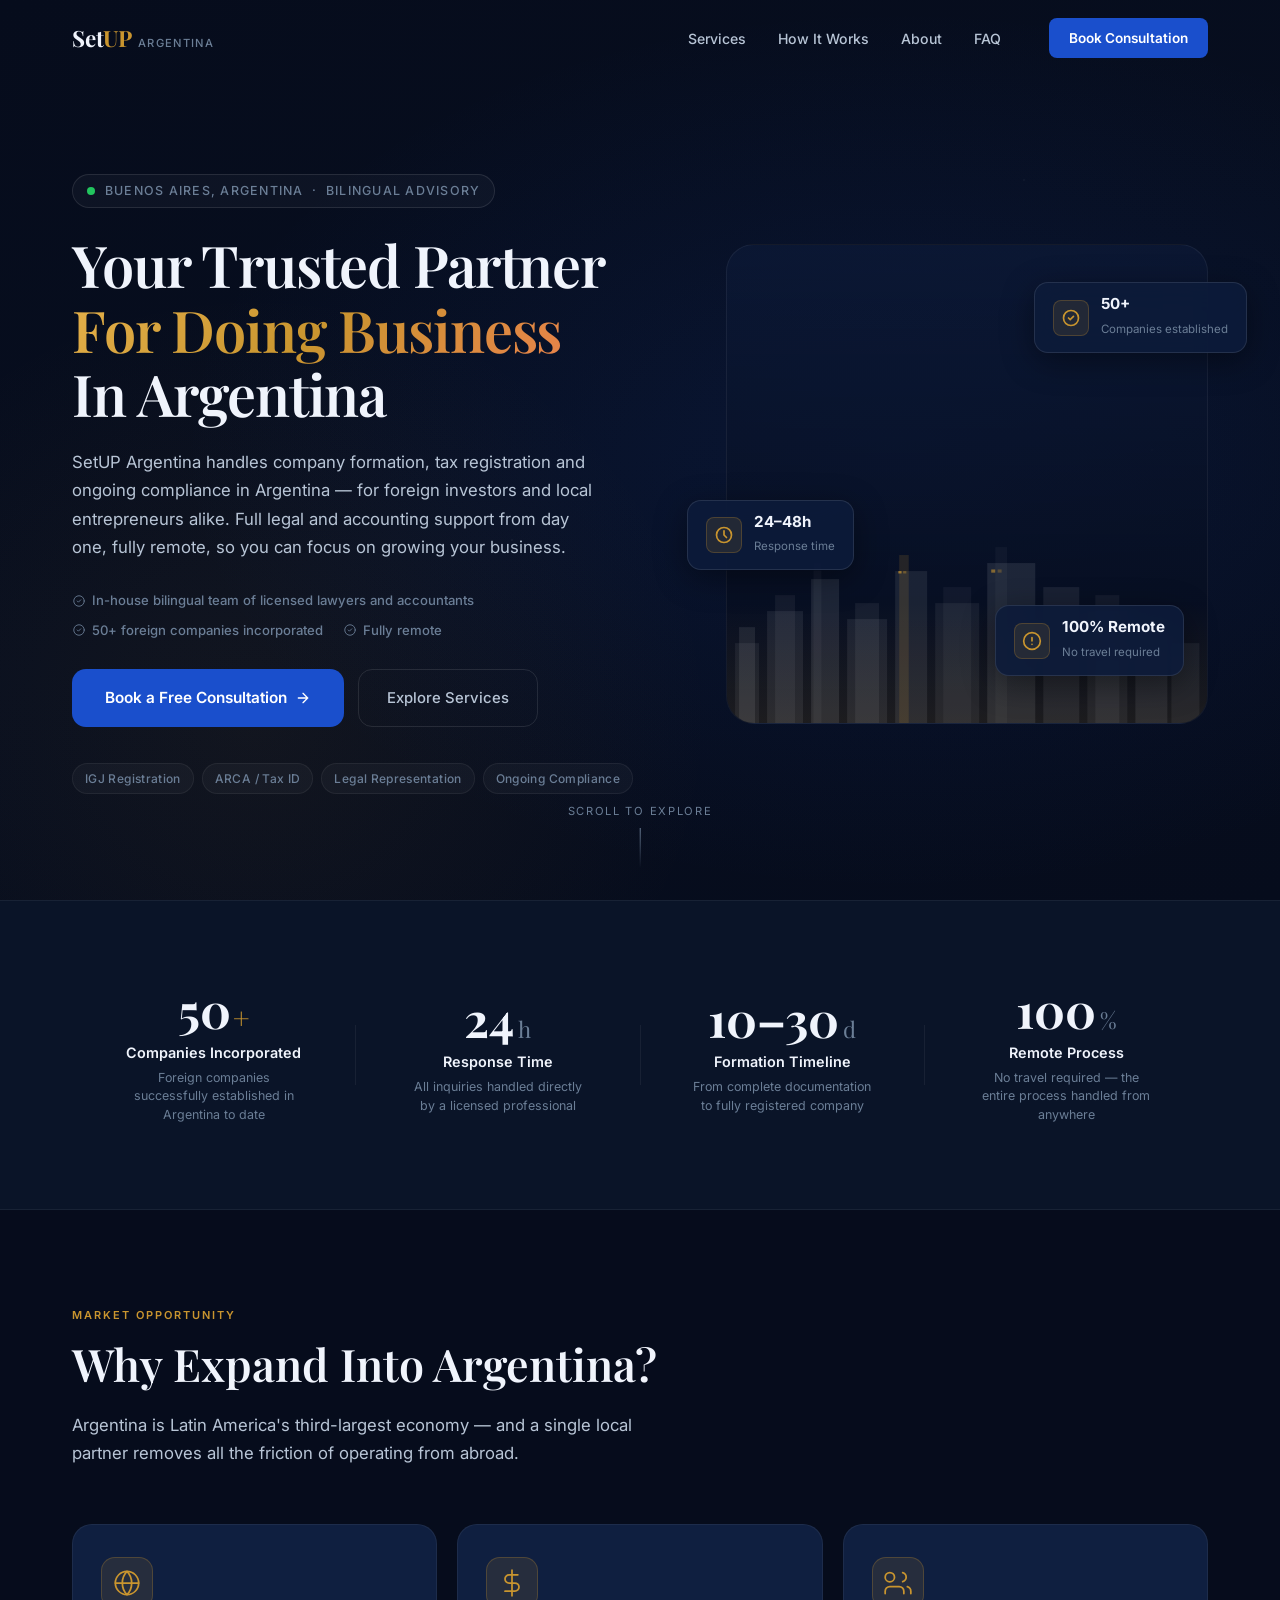
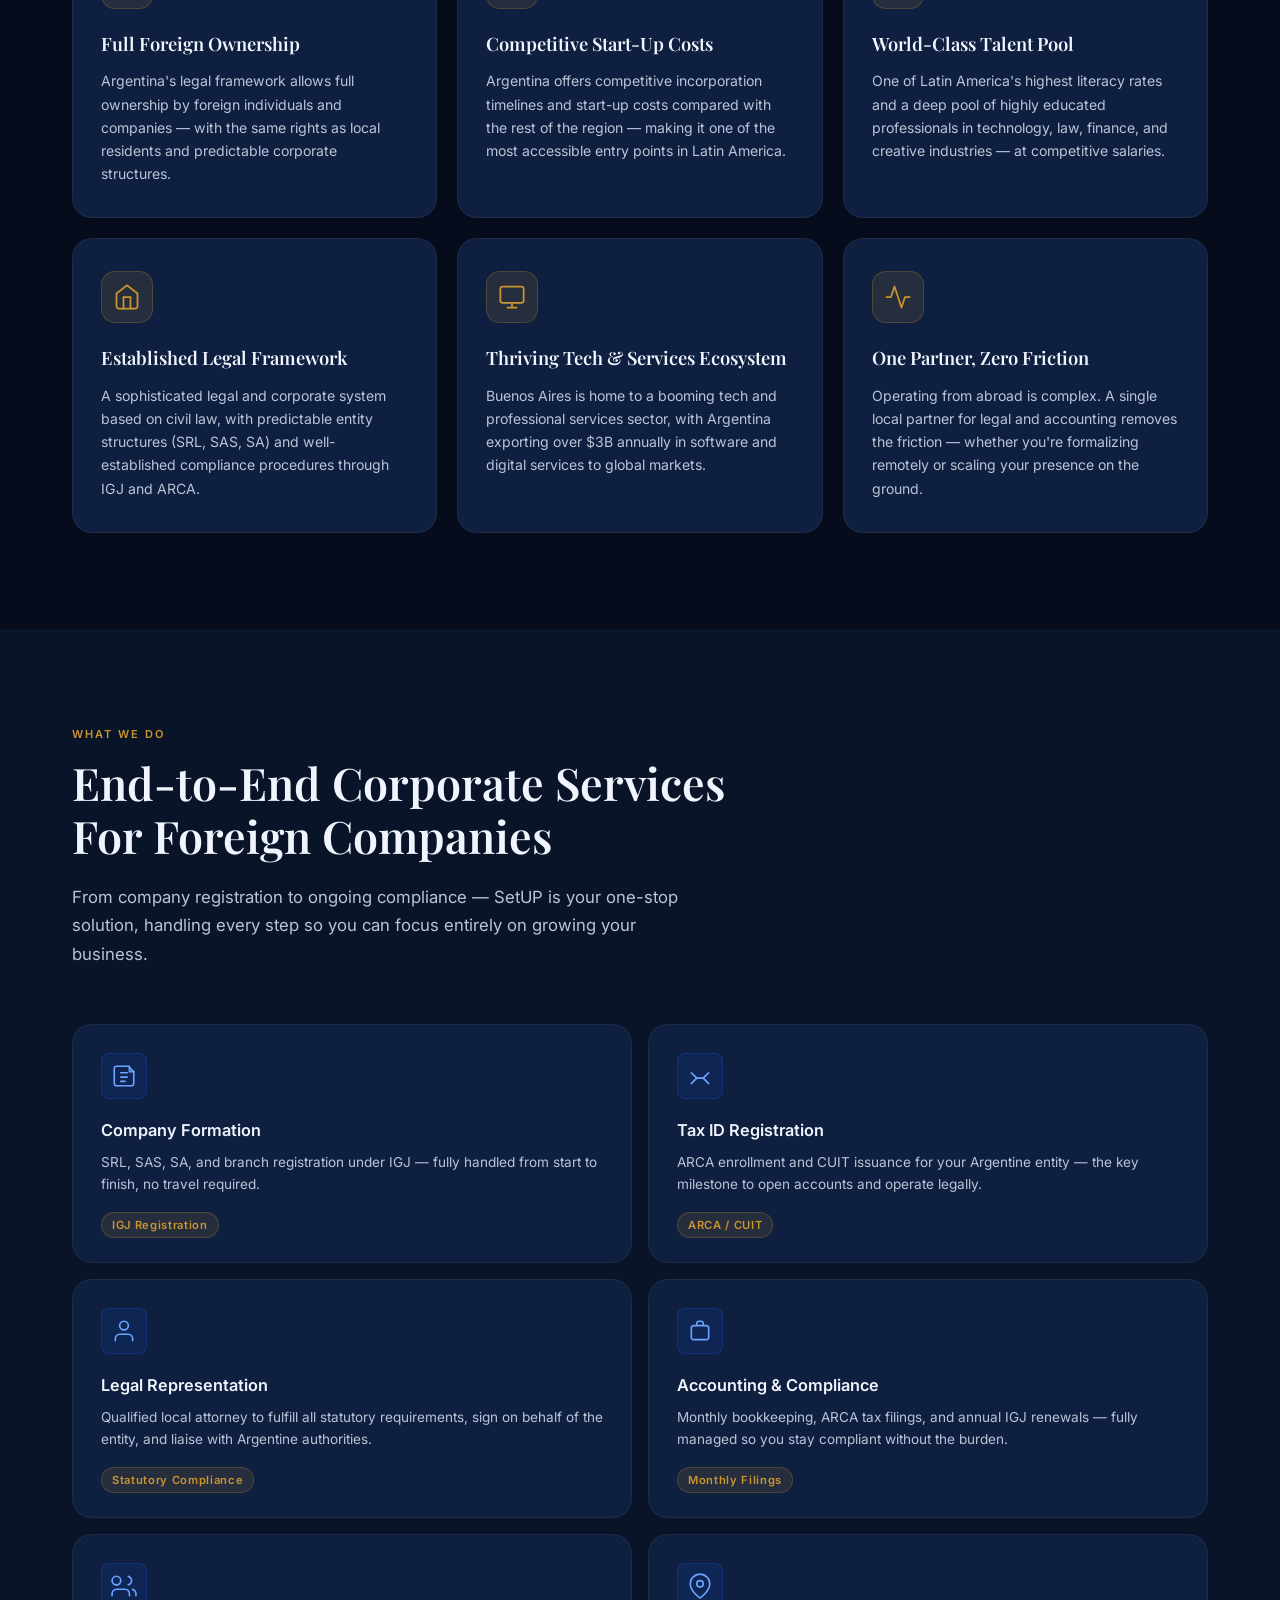
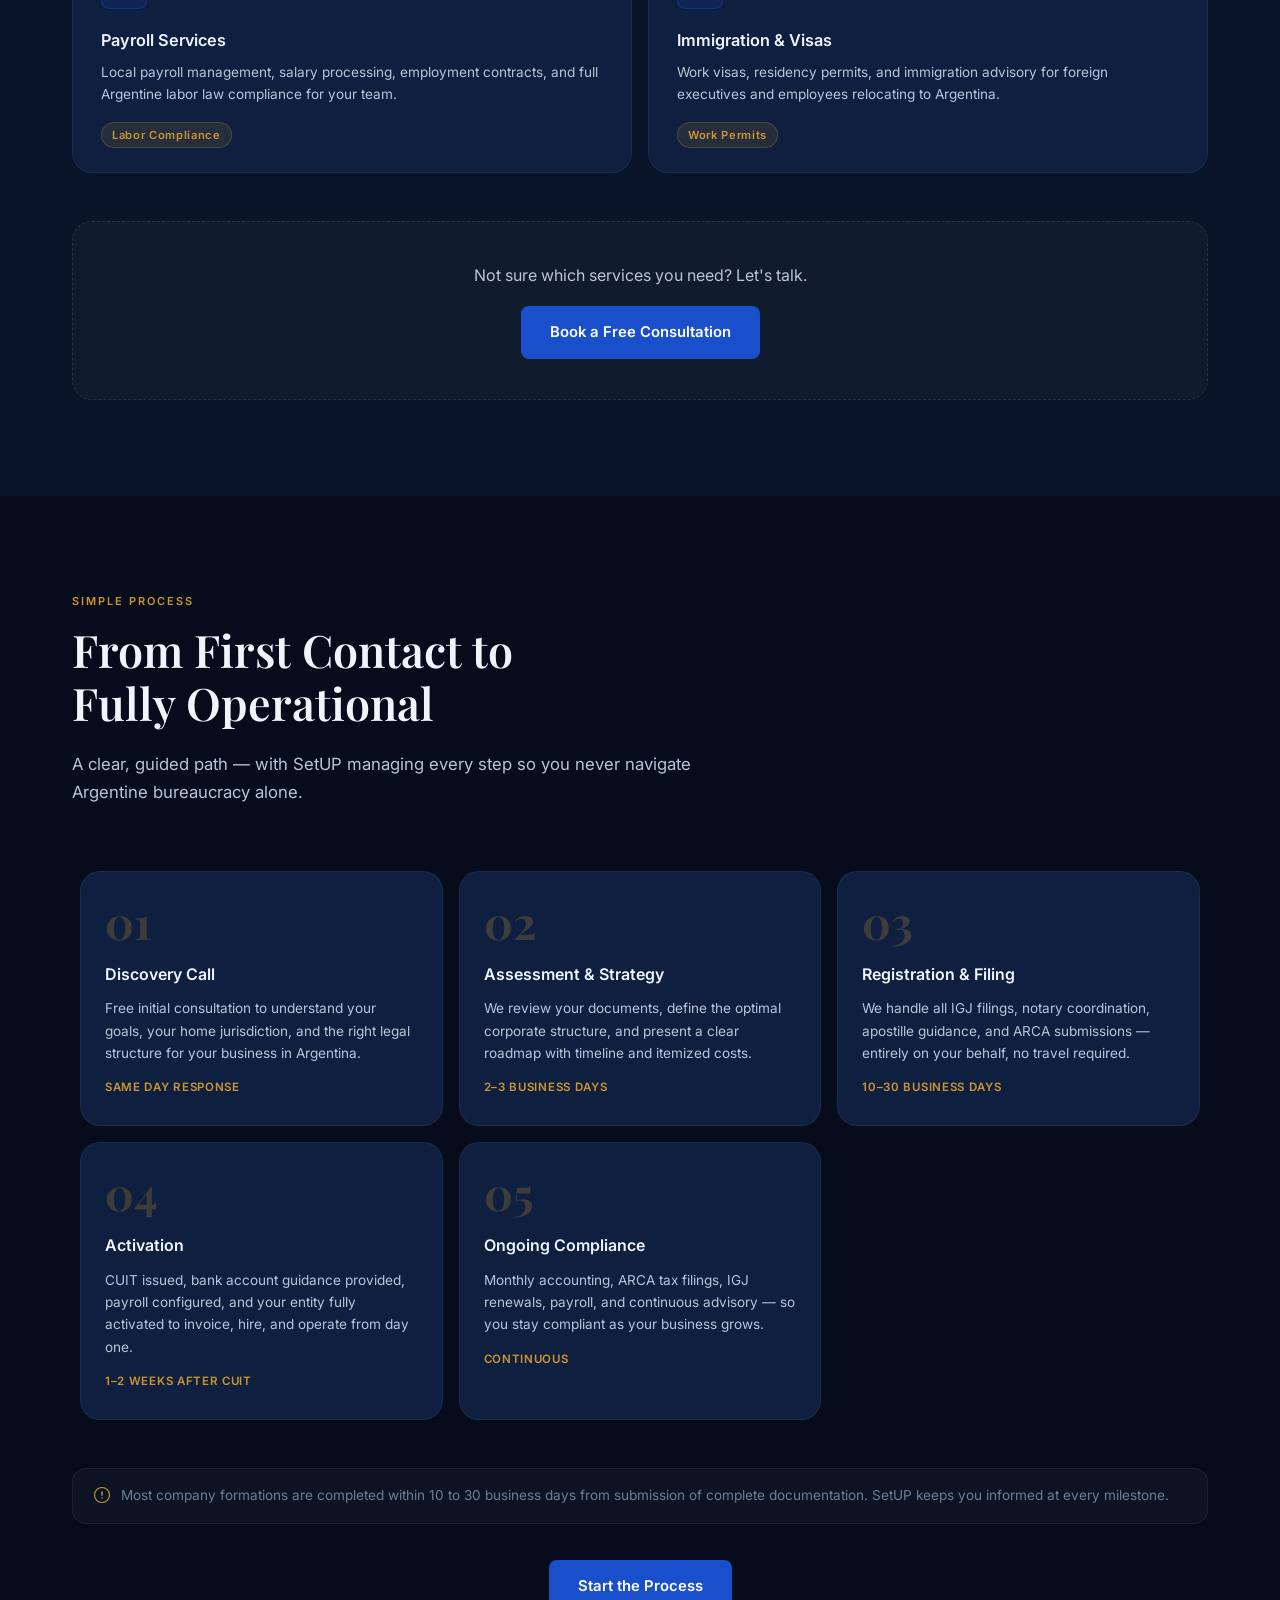
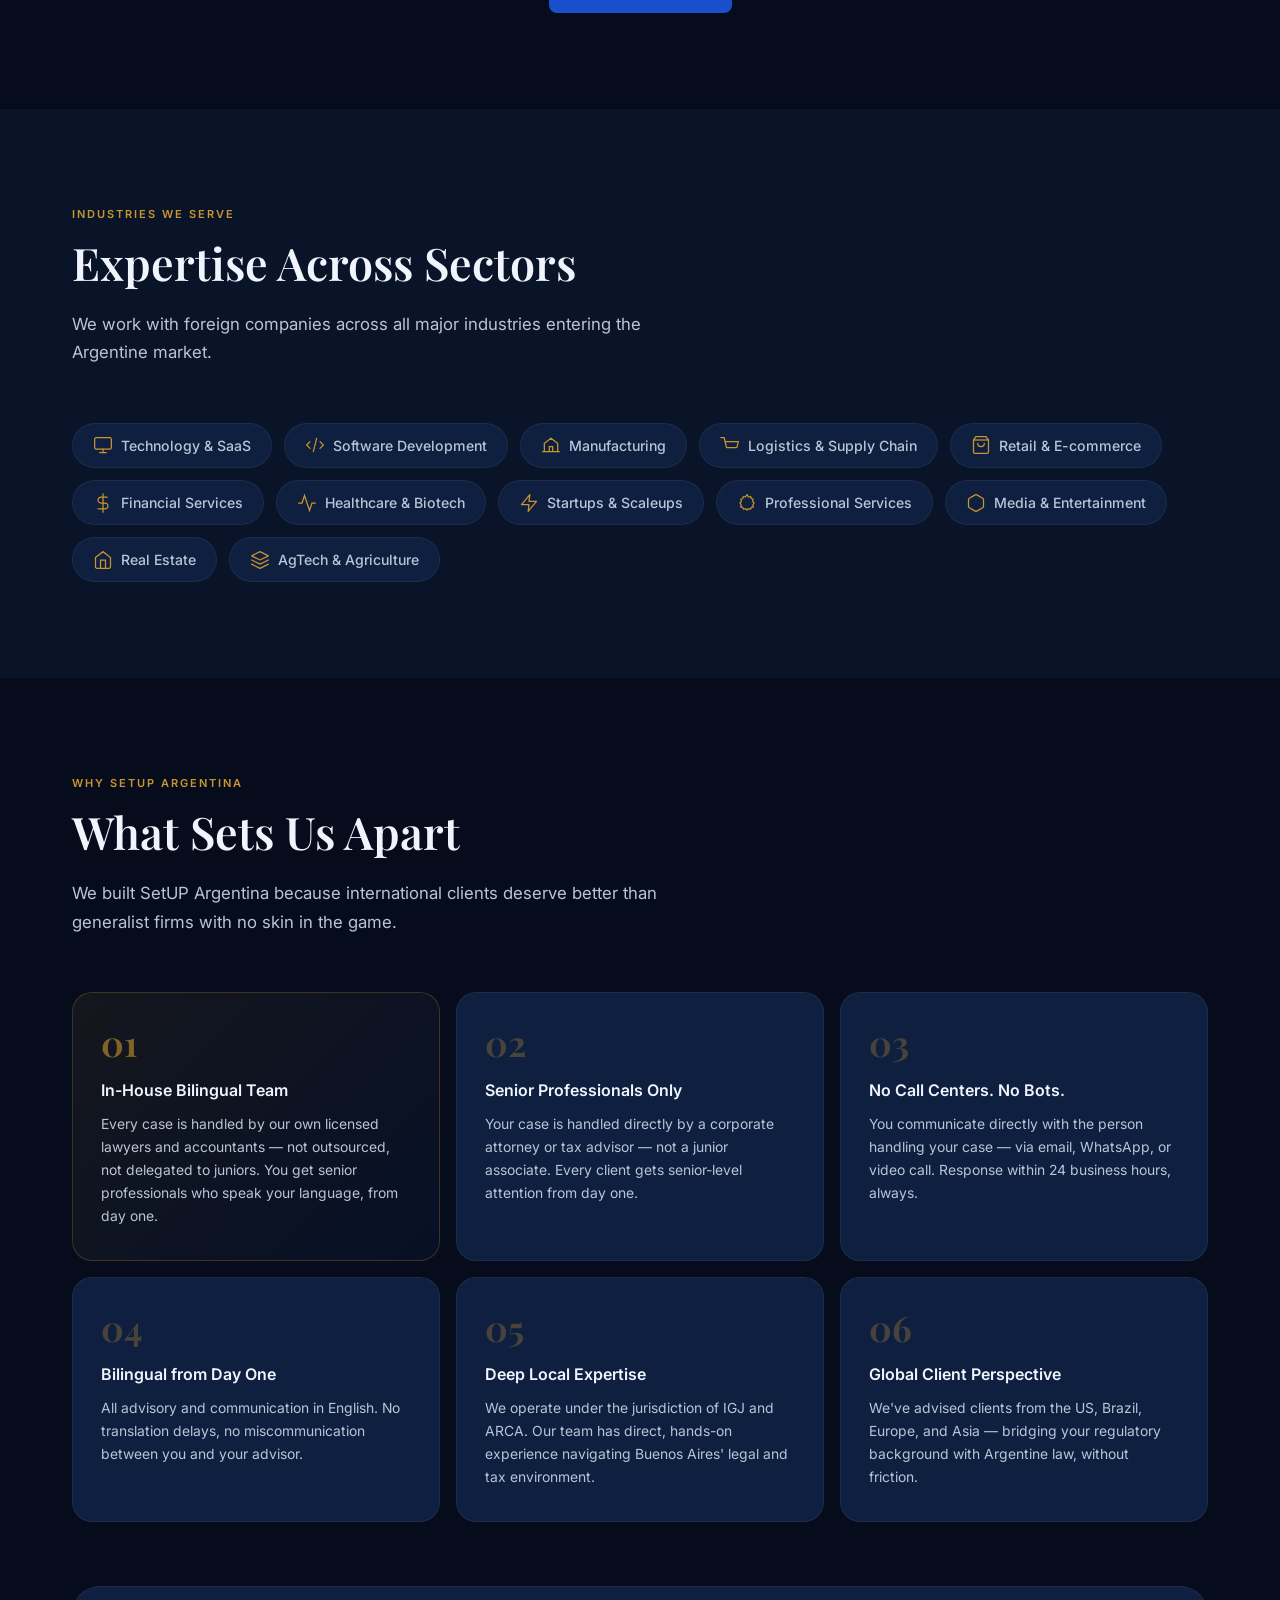
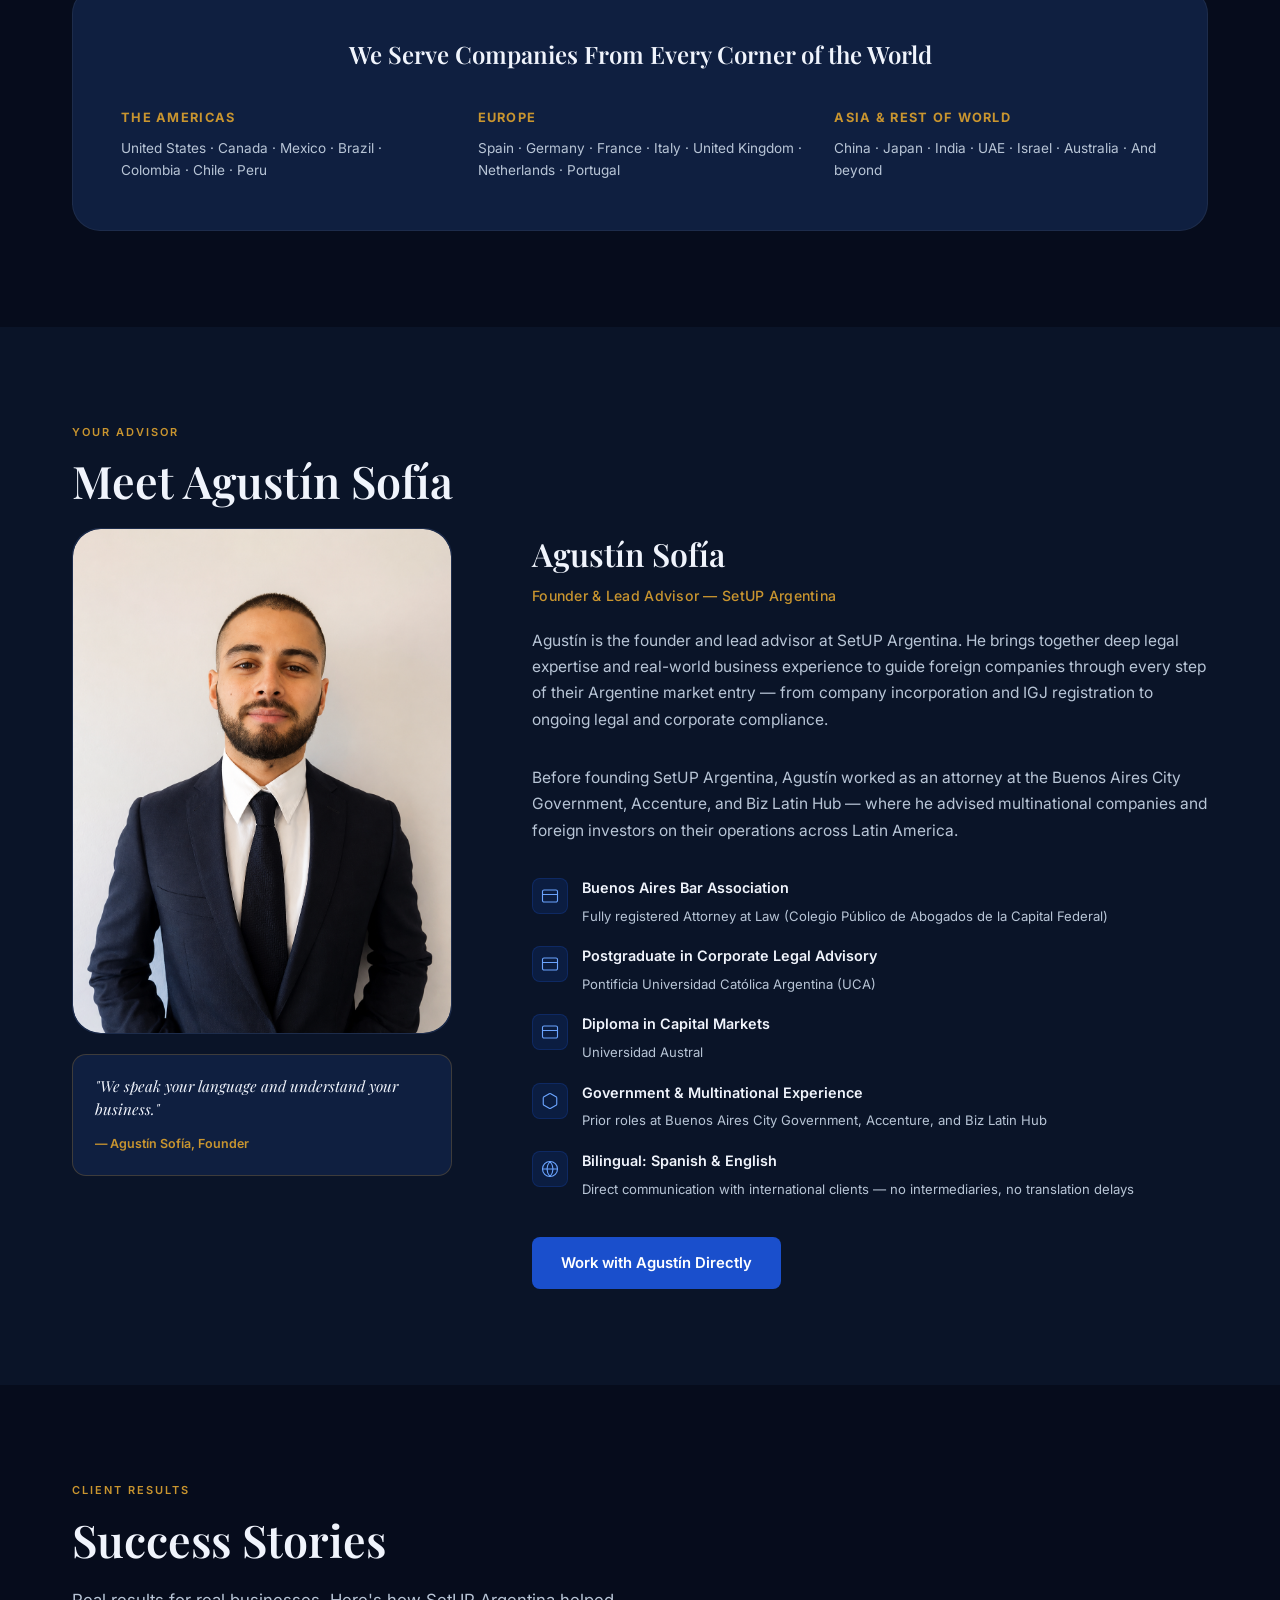
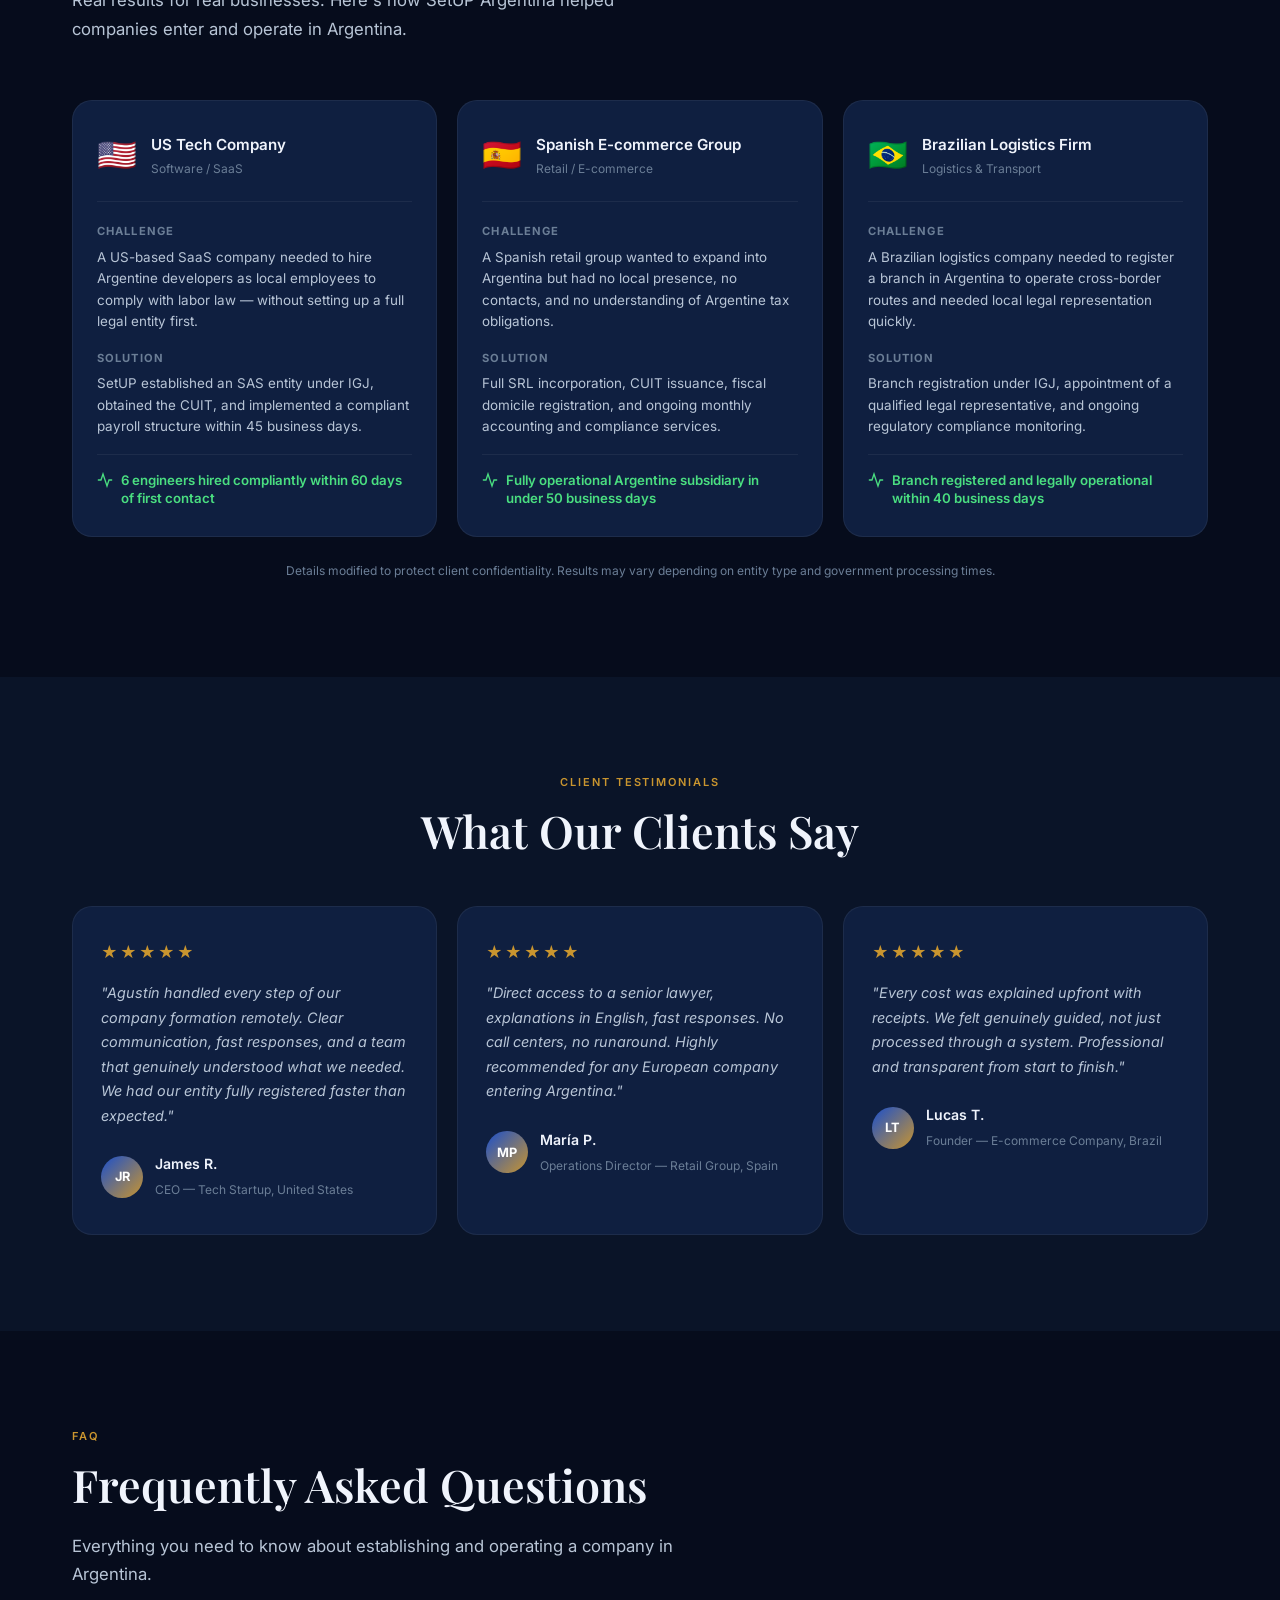
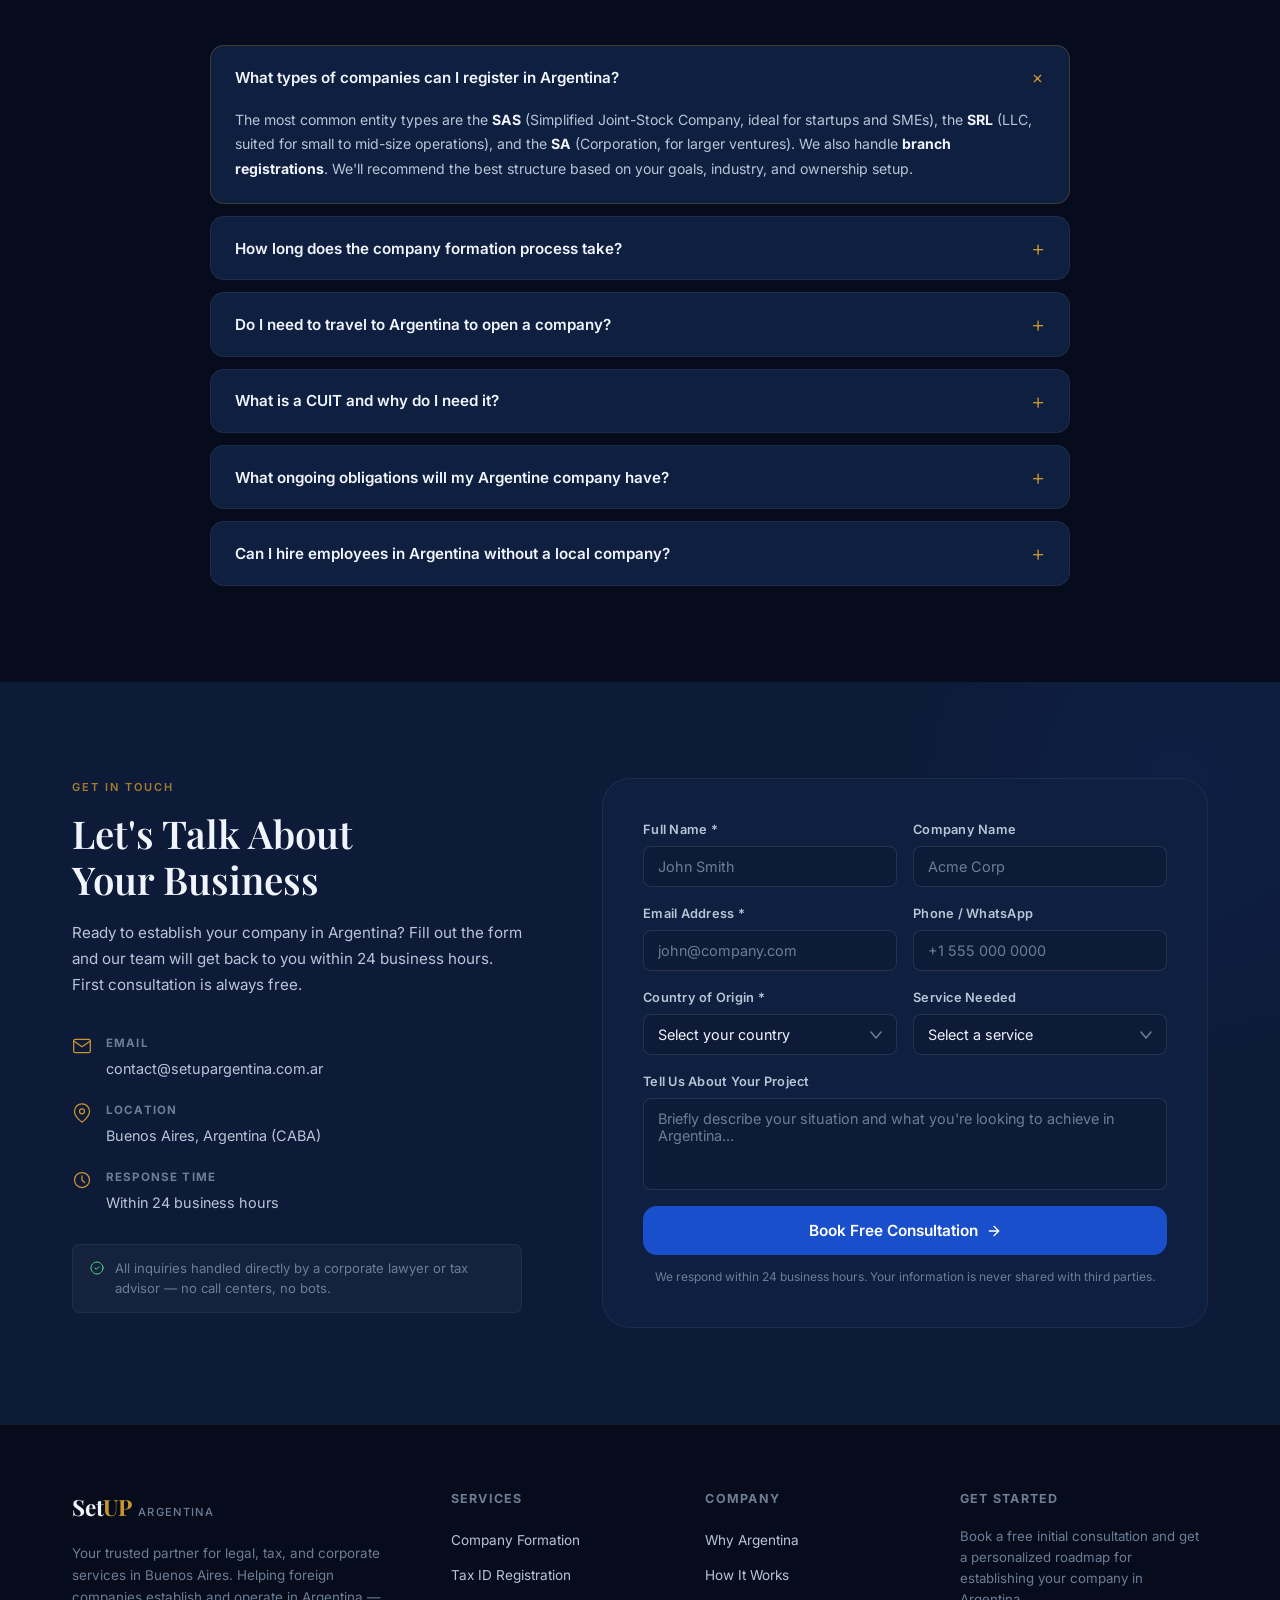
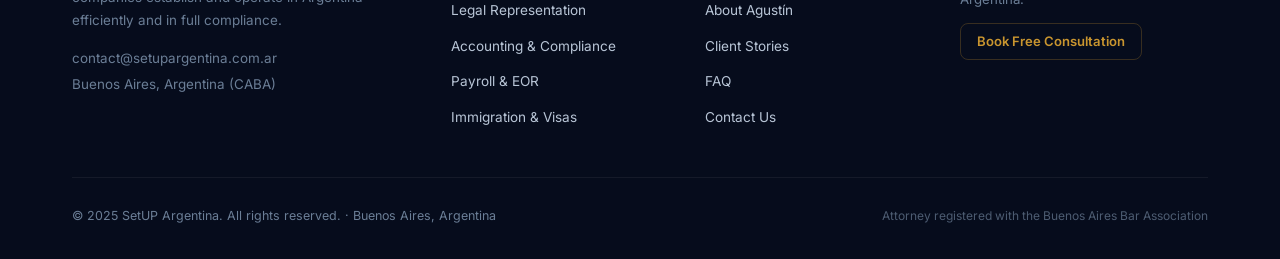
==== commit aa7af38c: "Actualizar contenido SetUP Argentina con material del cliente - Reemplaza sección Guarantee completa" ====
--- a/index.html
+++ b/index.html
@@ -3,20 +3,20 @@
 <head>
   <meta charset="UTF-8">
   <meta name="viewport" content="width=device-width, initial-scale=1.0">
-  <title>SetUP Argentina — Company Formation &amp; Legal Services in Buenos Aires</title>
-  <meta name="description" content="SetUP Argentina helps foreign companies establish legal entities, obtain their Argentine Tax ID (CUIT), and operate in full compliance. No fee until your Tax ID is issued.">
-  <meta name="keywords" content="Company Formation Argentina, Business Setup Argentina, Legal Services Argentina, Tax Advisory Argentina, Accounting Services Argentina, Employer of Record Argentina, Corporate Services Argentina">
+  <title>SetUP Argentina — Company Formation, Tax ID &amp; Legal Services in Buenos Aires</title>
+  <meta name="description" content="SetUP Argentina handles company formation, tax registration and ongoing compliance in Argentina — for foreign investors and local entrepreneurs alike. Full legal and accounting support, fully remote, from day one.">
+  <meta name="keywords" content="Company Formation Argentina, Business Setup Argentina, CUIT Registration Argentina, Legal Services Argentina, Tax Advisory Argentina, Accounting Services Argentina, IGJ Registration, ARCA Argentina, Corporate Services Buenos Aires">
   <meta name="robots" content="index, follow">
   <link rel="canonical" href="https://setup-argentina-web.vercel.app/">
   <meta property="og:type" content="website">
   <meta property="og:url" content="https://setup-argentina-web.vercel.app/">
-  <meta property="og:title" content="SetUP Argentina — Company Formation &amp; Legal Services in Buenos Aires">
-  <meta property="og:description" content="Your trusted partner for establishing and operating in Argentina. Senior advisors, bilingual service. No fee until your Tax ID is issued.">
+  <meta property="og:title" content="SetUP Argentina — Your Trusted Partner for Doing Business in Argentina">
+  <meta property="og:description" content="Company formation, Tax ID (CUIT) registration and ongoing compliance in Argentina. In-house bilingual team of licensed lawyers and accountants. 50+ foreign companies incorporated. Fully remote.">
   <meta property="og:image" content="https://setup-argentina-web.vercel.app/images/og-image.jpg">
   <meta name="twitter:card" content="summary_large_image">
-  <meta name="twitter:title" content="SetUP Argentina — Company Formation &amp; Corporate Services">
-  <meta name="twitter:description" content="Foreign companies trust SetUP Argentina for legal registration, tax compliance, and back-office services in Buenos Aires.">
-  <script type="application/ld+json">{"@context":"https://schema.org","@type":"LegalService","name":"SetUP Argentina","description":"Legal, tax, and corporate advisory services for foreign companies establishing operations in Argentina.","url":"https://setup-argentina-web.vercel.app","email":"contact@setupargentina.com.ar","address":{"@type":"PostalAddress","addressLocality":"Buenos Aires","addressCountry":"AR"},"founder":{"@type":"Person","name":"Agustín Sofía","jobTitle":"Founder & Lead Advisor"},"serviceType":["Company Formation","Tax Advisory","Legal Representation","Accounting Services","Payroll Services"],"areaServed":"Worldwide"}</script>
+  <meta name="twitter:title" content="SetUP Argentina — Company Formation &amp; Legal Services in Buenos Aires">
+  <meta name="twitter:description" content="SetUP Argentina helps foreign companies and local entrepreneurs establish and operate in Argentina — efficiently and in full compliance. Bilingual, fully remote, 50+ companies served.">
+  <script type="application/ld+json">{"@context":"https://schema.org","@type":"LegalService","name":"SetUP Argentina","description":"Legal, tax, and corporate advisory services for foreign companies and local entrepreneurs establishing and operating in Argentina.","url":"https://setup-argentina-web.vercel.app","email":"contact@setupargentina.com.ar","address":{"@type":"PostalAddress","addressLocality":"Buenos Aires","addressRegion":"CABA","addressCountry":"AR"},"founder":{"@type":"Person","name":"Agustín Sofía","jobTitle":"Founder","alumniOf":[{"@type":"Organization","name":"Accenture"},{"@type":"Organization","name":"Biz Latin Hub"}]},"serviceType":["Company Formation","Tax ID Registration","Legal Representation","Accounting and Compliance","Payroll Services","Immigration and Visas"],"areaServed":"Worldwide"}</script>
   <link rel="preconnect" href="https://fonts.googleapis.com">
   <link rel="preconnect" href="https://fonts.gstatic.com" crossorigin>
   <link href="https://fonts.googleapis.com/css2?family=Playfair+Display:ital,wght@0,400;0,500;0,600;0,700;1,400&family=Inter:wght@300;400;500;600;700&display=swap" rel="stylesheet">
@@ -53,10 +53,11 @@
     <div class="hero-content" data-animate="fadeInLeft">
       <div class="hero-eyebrow"><span class="dot-pulse"></span>Buenos Aires, Argentina &nbsp;·&nbsp; Bilingual Advisory</div>
       <h1 class="hero-title">Your Trusted Partner<br><span class="gradient-text">For Doing Business</span><br>In Argentina</h1>
-      <p class="hero-subtitle">SetUP handles your full legal registration, tax enrollment, and ongoing compliance — so you can focus entirely on growing your business.</p>
-      <div class="hero-guarantee-badge">
-        <svg width="18" height="18" viewBox="0 0 24 24" fill="none"><path d="M9 12L11 14L15 10M21 12C21 16.9706 16.9706 21 12 21C7.02944 21 3 16.9706 3 12C3 7.02944 7.02944 3 12 3C16.9706 3 21 7.02944 21 12Z" stroke="currentColor" stroke-width="1.5" stroke-linecap="round"/></svg>
-        <strong>No professional fee until your Argentine Tax ID (CUIT) is issued</strong>
+      <p class="hero-subtitle">SetUP Argentina handles company formation, tax registration and ongoing compliance in Argentina — for foreign investors and local entrepreneurs alike. Full legal and accounting support from day one, fully remote, so you can focus on growing your business.</p>
+      <div class="hero-trust-line">
+        <span><svg width="14" height="14" viewBox="0 0 24 24" fill="none"><path d="M9 12L11 14L15 10M21 12C21 16.9706 16.9706 21 12 21C7.02944 21 3 16.9706 3 12C3 7.02944 7.02944 3 12 3C16.9706 3 21 7.02944 21 12Z" stroke="currentColor" stroke-width="1.5" stroke-linecap="round"/></svg>In-house bilingual team of licensed lawyers and accountants</span>
+        <span><svg width="14" height="14" viewBox="0 0 24 24" fill="none"><path d="M9 12L11 14L15 10M21 12C21 16.9706 16.9706 21 12 21C7.02944 21 3 16.9706 3 12C3 7.02944 7.02944 3 12 3C16.9706 3 21 7.02944 21 12Z" stroke="currentColor" stroke-width="1.5" stroke-linecap="round"/></svg>50+ foreign companies incorporated</span>
+        <span><svg width="14" height="14" viewBox="0 0 24 24" fill="none"><path d="M9 12L11 14L15 10M21 12C21 16.9706 16.9706 21 12 21C7.02944 21 3 16.9706 3 12C3 7.02944 7.02944 3 12 3C16.9706 3 21 7.02944 21 12Z" stroke="currentColor" stroke-width="1.5" stroke-linecap="round"/></svg>Fully remote</span>
       </div>
       <div class="hero-buttons">
         <a href="#contact" class="btn-primary btn-lg">Book a Free Consultation <svg width="16" height="16" viewBox="0 0 24 24" fill="none"><path d="M5 12H19M12 5L19 12L12 19" stroke="currentColor" stroke-width="2" stroke-linecap="round"/></svg></a>
@@ -88,13 +89,13 @@
 <section class="section-trust">
   <div class="container">
     <div class="stats-grid">
-      <div class="stat-item" data-animate="fadeInUp" data-delay="0"><div class="stat-number"><span class="counter" data-target="50">0</span><span class="stat-suffix">+</span></div><div class="stat-label">Companies Assisted</div><div class="stat-desc">Foreign businesses successfully established in Argentina</div></div>
+      <div class="stat-item" data-animate="fadeInUp" data-delay="0"><div class="stat-number"><span class="counter" data-target="50">0</span><span class="stat-suffix">+</span></div><div class="stat-label">Companies Incorporated</div><div class="stat-desc">Foreign companies successfully established in Argentina to date</div></div>
       <div class="stat-divider"></div>
-      <div class="stat-item" data-animate="fadeInUp" data-delay="100"><div class="stat-number">24–48<span class="stat-unit">h</span></div><div class="stat-label">Response Time</div><div class="stat-desc">Direct access to your advisor, no waiting queues</div></div>
+      <div class="stat-item" data-animate="fadeInUp" data-delay="100"><div class="stat-number">24<span class="stat-unit">h</span></div><div class="stat-label">Response Time</div><div class="stat-desc">All inquiries handled directly by a licensed professional</div></div>
       <div class="stat-divider"></div>
-      <div class="stat-item" data-animate="fadeInUp" data-delay="200"><div class="stat-number">$0</div><div class="stat-label">Fee Until CUIT Issued</div><div class="stat-desc">Professional fees only due once your Tax ID is issued</div></div>
+      <div class="stat-item" data-animate="fadeInUp" data-delay="200"><div class="stat-number">10–30<span class="stat-unit">d</span></div><div class="stat-label">Formation Timeline</div><div class="stat-desc">From complete documentation to fully registered company</div></div>
       <div class="stat-divider"></div>
-      <div class="stat-item" data-animate="fadeInUp" data-delay="300"><div class="stat-number">30–60<span class="stat-unit">d</span></div><div class="stat-label">Formation Timeline</div><div class="stat-desc">Most companies fully registered within 30 to 60 business days</div></div>
+      <div class="stat-item" data-animate="fadeInUp" data-delay="300"><div class="stat-number">100<span class="stat-unit">%</span></div><div class="stat-label">Remote Process</div><div class="stat-desc">No travel required — the entire process handled from anywhere</div></div>
     </div>
   </div>
 </section>
@@ -106,14 +107,14 @@
   <div class="container">
     <div class="section-label" data-animate="fadeInUp">Market Opportunity</div>
     <h2 class="section-title" data-animate="fadeInUp">Why Expand Into Argentina?</h2>
-    <p class="section-subtitle" data-animate="fadeInUp">Argentina offers exceptional conditions for international companies looking to grow in Latin America.</p>
+    <p class="section-subtitle" data-animate="fadeInUp">Argentina is Latin America's third-largest economy — and a single local partner removes all the friction of operating from abroad.</p>
     <div class="why-grid">
-      <div class="why-card" data-animate="fadeInUp" data-delay="0"><div class="why-icon"><svg width="28" height="28" viewBox="0 0 24 24" fill="none"><path d="M17 21V19C17 17.9391 16.5786 16.9217 15.8284 16.1716C15.0783 15.4214 14.0609 15 13 15H5C3.93913 15 2.92172 15.4214 2.17157 16.1716C1.42143 16.9217 1 17.9391 1 19V21M23 21V19C22.9993 18.1137 22.7044 17.2528 22.1614 16.5523C21.6184 15.8519 20.8581 15.3516 20 15.13M16 3.13C16.8604 3.35031 17.623 3.85071 18.1676 4.55232C18.7122 5.25392 19.0078 6.11683 19.0078 7.005C19.0078 7.89317 18.7122 8.75608 18.1676 9.45768C17.623 10.1593 16.8604 10.6597 16 10.88M9 7C9 9.20914 7.20914 11 5 11C2.79086 11 1 9.20914 1 7C1 4.79086 2.79086 3 5 3C7.20914 3 9 4.79086 9 7Z" stroke="currentColor" stroke-width="1.5" stroke-linecap="round"/></svg></div><h3>World-Class Talent Pool</h3><p>One of Latin America's highest literacy rates and a deep pool of highly educated professionals in technology, engineering, finance, and creative industries.</p></div>
-      <div class="why-card" data-animate="fadeInUp" data-delay="100"><div class="why-icon"><svg width="28" height="28" viewBox="0 0 24 24" fill="none"><path d="M12 2C6.47715 2 2 6.47715 2 12C2 17.5228 6.47715 22 12 22C17.5228 22 22 17.5228 22 12C22 6.47715 17.5228 2 12 2Z" stroke="currentColor" stroke-width="1.5"/><path d="M2 12H22M12 2C9.33333 4.66667 8 8 8 12C8 16 9.33333 19.3333 12 22M12 2C14.6667 4.66667 16 8 16 12C16 16 14.6667 19.3333 12 22" stroke="currentColor" stroke-width="1.5" stroke-linecap="round"/></svg></div><h3>Strategic Regional Gateway</h3><p>Buenos Aires is the commercial capital of the Southern Cone. Operating here gives you access to Mercosur markets — 290 million consumers across the region.</p></div>
-      <div class="why-card" data-animate="fadeInUp" data-delay="200"><div class="why-icon"><svg width="28" height="28" viewBox="0 0 24 24" fill="none"><path d="M12 1V23M17 5H9.5C8.57174 5 7.6815 5.36875 7.02513 6.02513C6.36875 6.6815 6 7.57174 6 8.5C6 9.42826 6.36875 10.3185 7.02513 10.9749C7.6815 11.6313 8.57174 12 9.5 12H14.5C15.4283 12 16.3185 12.3687 16.9749 13.0251C17.6313 13.6815 18 14.5717 18 15.5C18 16.4283 17.6313 17.3185 16.9749 17.9749C16.3185 18.6313 15.4283 19 14.5 19H6" stroke="currentColor" stroke-width="1.5" stroke-linecap="round"/></svg></div><h3>Competitive Operating Costs</h3><p>Argentina's economic environment offers significant cost advantages — particularly in professional services, technology development, and back-office operations.</p></div>
-      <div class="why-card" data-animate="fadeInUp" data-delay="0"><div class="why-icon"><svg width="28" height="28" viewBox="0 0 24 24" fill="none"><rect x="2" y="3" width="20" height="14" rx="2" stroke="currentColor" stroke-width="1.5"/><path d="M8 21H16M12 17V21" stroke="currentColor" stroke-width="1.5" stroke-linecap="round"/></svg></div><h3>Thriving Tech Ecosystem</h3><p>Buenos Aires is home to over 11,000 tech companies. Argentina exports over $3B in software and technology services annually to the global market.</p></div>
-      <div class="why-card" data-animate="fadeInUp" data-delay="100"><div class="why-icon"><svg width="28" height="28" viewBox="0 0 24 24" fill="none"><path d="M3 9L12 2L21 9V20C21 20.5304 20.7893 21.0391 20.4142 21.4142C20.0391 21.7893 19.5304 22 19 22H5C4.46957 22 3.96086 21.7893 3.58579 21.4142C3.21071 21.0391 3 20.5304 3 20V9Z" stroke="currentColor" stroke-width="1.5" stroke-linecap="round"/><path d="M9 22V12H15V22" stroke="currentColor" stroke-width="1.5" stroke-linecap="round"/></svg></div><h3>Established Legal Framework</h3><p>A sophisticated legal and corporate system based on civil law, with well-established IP protections and international arbitration frameworks compatible with global standards.</p></div>
-      <div class="why-card" data-animate="fadeInUp" data-delay="200"><div class="why-icon"><svg width="28" height="28" viewBox="0 0 24 24" fill="none"><path d="M22 12H18L15 21L9 3L6 12H2" stroke="currentColor" stroke-width="1.5" stroke-linecap="round" stroke-linejoin="round"/></svg></div><h3>High Growth Potential</h3><p>With a population of 46 million and rapid digital adoption, Argentina offers significant growth opportunities across retail, fintech, healthcare, logistics, and professional services.</p></div>
+      <div class="why-card" data-animate="fadeInUp" data-delay="0"><div class="why-icon"><svg width="28" height="28" viewBox="0 0 24 24" fill="none"><path d="M12 2C6.47715 2 2 6.47715 2 12C2 17.5228 6.47715 22 12 22C17.5228 22 22 17.5228 22 12C22 6.47715 17.5228 2 12 2Z" stroke="currentColor" stroke-width="1.5"/><path d="M2 12H22M12 2C9.33333 4.66667 8 8 8 12C8 16 9.33333 19.3333 12 22M12 2C14.6667 4.66667 16 8 16 12C16 16 14.6667 19.3333 12 22" stroke="currentColor" stroke-width="1.5" stroke-linecap="round"/></svg></div><h3>Full Foreign Ownership</h3><p>Argentina's legal framework allows full ownership by foreign individuals and companies — with the same rights as local residents and predictable corporate structures.</p></div>
+      <div class="why-card" data-animate="fadeInUp" data-delay="100"><div class="why-icon"><svg width="28" height="28" viewBox="0 0 24 24" fill="none"><path d="M12 1V23M17 5H9.5C8.57174 5 7.6815 5.36875 7.02513 6.02513C6.36875 6.6815 6 7.57174 6 8.5C6 9.42826 6.36875 10.3185 7.02513 10.9749C7.6815 11.6313 8.57174 12 9.5 12H14.5C15.4283 12 16.3185 12.3687 16.9749 13.0251C17.6313 13.6815 18 14.5717 18 15.5C18 16.4283 17.6313 17.3185 16.9749 17.9749C16.3185 18.6313 15.4283 19 14.5 19H6" stroke="currentColor" stroke-width="1.5" stroke-linecap="round"/></svg></div><h3>Competitive Start-Up Costs</h3><p>Argentina offers competitive incorporation timelines and start-up costs compared with the rest of the region — making it one of the most accessible entry points in Latin America.</p></div>
+      <div class="why-card" data-animate="fadeInUp" data-delay="200"><div class="why-icon"><svg width="28" height="28" viewBox="0 0 24 24" fill="none"><path d="M17 21V19C17 17.9391 16.5786 16.9217 15.8284 16.1716C15.0783 15.4214 14.0609 15 13 15H5C3.93913 15 2.92172 15.4214 2.17157 16.1716C1.42143 16.9217 1 17.9391 1 19V21M23 21V19C22.9993 18.1137 22.7044 17.2528 22.1614 16.5523C21.6184 15.8519 20.8581 15.3516 20 15.13M16 3.13C16.8604 3.35031 17.623 3.85071 18.1676 4.55232C18.7122 5.25392 19.0078 6.11683 19.0078 7.005C19.0078 7.89317 18.7122 8.75608 18.1676 9.45768C17.623 10.1593 16.8604 10.6597 16 10.88M9 7C9 9.20914 7.20914 11 5 11C2.79086 11 1 9.20914 1 7C1 4.79086 2.79086 3 5 3C7.20914 3 9 4.79086 9 7Z" stroke="currentColor" stroke-width="1.5" stroke-linecap="round"/></svg></div><h3>World-Class Talent Pool</h3><p>One of Latin America's highest literacy rates and a deep pool of highly educated professionals in technology, law, finance, and creative industries — at competitive salaries.</p></div>
+      <div class="why-card" data-animate="fadeInUp" data-delay="0"><div class="why-icon"><svg width="28" height="28" viewBox="0 0 24 24" fill="none"><path d="M3 9L12 2L21 9V20C21 20.5304 20.7893 21.0391 20.4142 21.4142C20.0391 21.7893 19.5304 22 19 22H5C4.46957 22 3.96086 21.7893 3.58579 21.4142C3.21071 21.0391 3 20.5304 3 20V9Z" stroke="currentColor" stroke-width="1.5" stroke-linecap="round"/><path d="M9 22V12H15V22" stroke="currentColor" stroke-width="1.5" stroke-linecap="round"/></svg></div><h3>Established Legal Framework</h3><p>A sophisticated legal and corporate system based on civil law, with predictable entity structures (SRL, SAS, SA) and well-established compliance procedures through IGJ and ARCA.</p></div>
+      <div class="why-card" data-animate="fadeInUp" data-delay="100"><div class="why-icon"><svg width="28" height="28" viewBox="0 0 24 24" fill="none"><rect x="2" y="3" width="20" height="14" rx="2" stroke="currentColor" stroke-width="1.5"/><path d="M8 21H16M12 17V21" stroke="currentColor" stroke-width="1.5" stroke-linecap="round"/></svg></div><h3>Thriving Tech &amp; Services Ecosystem</h3><p>Buenos Aires is home to a booming tech and professional services sector, with Argentina exporting over $3B annually in software and digital services to global markets.</p></div>
+      <div class="why-card" data-animate="fadeInUp" data-delay="200"><div class="why-icon"><svg width="28" height="28" viewBox="0 0 24 24" fill="none"><path d="M22 12H18L15 21L9 3L6 12H2" stroke="currentColor" stroke-width="1.5" stroke-linecap="round" stroke-linejoin="round"/></svg></div><h3>One Partner, Zero Friction</h3><p>Operating from abroad is complex. A single local partner for legal and accounting removes the friction — whether you're formalizing remotely or scaling your presence on the ground.</p></div>
     </div>
   </div>
 </section>
@@ -127,44 +128,14 @@
     <h2 class="section-title" data-animate="fadeInUp">End-to-End Corporate Services<br>For Foreign Companies</h2>
     <p class="section-subtitle" data-animate="fadeInUp">From company registration to ongoing compliance — SetUP is your one-stop solution, handling every step so you can focus entirely on growing your business.</p>
     <div class="services-grid">
-      <div class="service-card" data-animate="fadeInUp" data-delay="0"><div class="service-icon"><svg width="26" height="26" viewBox="0 0 24 24" fill="none"><path d="M19 21H5C4.46957 21 3.96086 20.7893 3.58579 20.4142C3.21071 20.0391 3 19.5304 3 19V5C3 4.46957 3.21071 3.96086 3.58579 3.58579C3.96086 3.21071 4.46957 3 5 3H16L21 8V19C21 19.5304 20.7893 20.0391 20.4142 20.4142C20.0391 20.7893 19.5304 21 19 21Z" stroke="currentColor" stroke-width="1.5"/><path d="M17 3V8H21M9 9H15M9 13H15M9 17H13" stroke="currentColor" stroke-width="1.5" stroke-linecap="round"/></svg></div><h3>Company Formation</h3><p>LLC, SAS, SA, and branch registration under IGJ — fully handled from start to finish.</p><div class="service-tag">IGJ Registration</div></div>
-      <div class="service-card" data-animate="fadeInUp" data-delay="80"><div class="service-icon"><svg width="26" height="26" viewBox="0 0 24 24" fill="none"><path d="M9 14L4 19M9 14L4 9M9 14H15M15 14L20 19M15 14L20 9" stroke="currentColor" stroke-width="1.5" stroke-linecap="round" stroke-linejoin="round"/></svg></div><h3>Tax ID Registration</h3><p>ARCA enrollment and CUIT issuance for your Argentine entity. Fee only due once your Tax ID is successfully issued.</p><div class="service-tag">ARCA / CUIT</div></div>
-      <div class="service-card" data-animate="fadeInUp" data-delay="160"><div class="service-icon"><svg width="26" height="26" viewBox="0 0 24 24" fill="none"><path d="M20 21V19C20 17.9391 19.5786 16.9217 18.8284 16.1716C18.0783 15.4214 17.0609 15 16 15H8C6.93913 15 5.92172 15.4214 5.17157 16.1716C4.42143 16.9217 4 17.9391 4 19V21M16 7C16 9.20914 14.2091 11 12 11C9.79086 11 8 9.20914 8 7C8 4.79086 9.79086 3 12 3C14.2091 3 16 4.79086 16 7Z" stroke="currentColor" stroke-width="1.5" stroke-linecap="round"/></svg></div><h3>Legal Representation</h3><p>Qualified local representative to fulfill all statutory requirements under Argentine law.</p><div class="service-tag">Statutory Compliance</div></div>
-      <div class="service-card" data-animate="fadeInUp" data-delay="0"><div class="service-icon"><svg width="26" height="26" viewBox="0 0 24 24" fill="none"><path d="M9 7H6C5.46957 7 4.96086 7.21071 4.58579 7.58579C4.21071 7.96086 4 8.46957 4 9V18C4 18.5304 4.21071 19.0391 4.58579 19.4142C4.96086 19.7893 5.46957 20 6 20H18C18.5304 20 19.0391 19.7893 19.4142 19.4142C19.7893 19.0391 20 18.5304 20 18V9C20 8.46957 19.7893 7.96086 19.4142 7.58579C19.0391 7.21071 18.5304 7 18 7H15M9 7V5C9 4.46957 9.21071 3.96086 9.58579 3.58579C9.96086 3.21071 10.4696 3 11 3H13C13.5304 3 14.0391 3.21071 14.4142 3.58579C14.7893 3.96086 15 4.46957 15 5V7M9 7H15" stroke="currentColor" stroke-width="1.5" stroke-linecap="round"/></svg></div><h3>Accounting &amp; Tax Compliance</h3><p>Monthly filings, bookkeeping, and regulatory reporting with ARCA — managed by senior advisors.</p><div class="service-tag">Monthly Filings</div></div>
-      <div class="service-card" data-animate="fadeInUp" data-delay="80"><div class="service-icon"><svg width="26" height="26" viewBox="0 0 24 24" fill="none"><path d="M17 21V19C17 17.9391 16.5786 16.9217 15.8284 16.1716C15.0783 15.4214 14.0609 15 13 15H5C3.93913 15 2.92172 15.4214 2.17157 16.1716C1.42143 16.9217 1 17.9391 1 19V21M23 21V19C22.9993 18.1137 22.7044 17.2528 22.1614 16.5523C21.6184 15.8519 20.8581 15.3516 20 15.13M16 3.13C16.8604 3.35031 17.623 3.85071 18.1676 4.55232C18.7122 5.25392 19.0078 6.11683 19.0078 7.005C19.0078 7.89317 18.7122 8.75608 18.1676 9.45768C17.623 10.1593 16.8604 10.6597 16 10.88M9 7C9 9.20914 7.20914 11 5 11C2.79086 11 1 9.20914 1 7C1 4.79086 2.79086 3 5 3C7.20914 3 9 4.79086 9 7Z" stroke="currentColor" stroke-width="1.5" stroke-linecap="round"/></svg></div><h3>Payroll Services</h3><p>Local payroll management, salary processing, employment contracts, and full Argentine labor law compliance.</p><div class="service-tag">Labor Compliance</div></div>
-      <div class="service-card" data-animate="fadeInUp" data-delay="160"><div class="service-icon"><svg width="26" height="26" viewBox="0 0 24 24" fill="none"><circle cx="12" cy="12" r="10" stroke="currentColor" stroke-width="1.5"/><path d="M2 12H22M12 2C9.33 5 8 8.33 8 12C8 15.67 9.33 19 12 22M12 2C14.67 5 16 8.33 16 12C16 15.67 14.67 19 12 22" stroke="currentColor" stroke-width="1.5" stroke-linecap="round"/></svg></div><h3>Employer of Record</h3><p>Hire Argentine employees compliantly without a local entity. We act as the legal employer while you maintain operational control.</p><div class="service-tag">EOR Services</div></div>
-      <div class="service-card" data-animate="fadeInUp" data-delay="0"><div class="service-icon"><svg width="26" height="26" viewBox="0 0 24 24" fill="none"><path d="M21 10C21 17 12 23 12 23C12 23 3 17 3 10C3 7.61305 3.94821 5.32387 5.63604 3.63604C7.32387 1.94821 9.61305 1 12 1C14.3869 1 16.6761 1.94821 18.364 3.63604C20.0518 5.32387 21 7.61305 21 10Z" stroke="currentColor" stroke-width="1.5" stroke-linecap="round"/><circle cx="12" cy="10" r="3" stroke="currentColor" stroke-width="1.5"/></svg></div><h3>Immigration &amp; Visas</h3><p>Work visas, residency permits, and immigration advisory for foreign executives and employees relocating to Argentina.</p><div class="service-tag">Work Permits</div></div>
-      <div class="service-card" data-animate="fadeInUp" data-delay="80"><div class="service-icon"><svg width="26" height="26" viewBox="0 0 24 24" fill="none"><path d="M12 22C17.5228 22 22 17.5228 22 12C22 6.47715 17.5228 2 12 2C6.47715 2 2 6.47715 2 12C2 17.5228 6.47715 22 12 22Z" stroke="currentColor" stroke-width="1.5"/><path d="M9 12L11 14L15 10" stroke="currentColor" stroke-width="1.5" stroke-linecap="round"/></svg></div><h3>Corporate Compliance</h3><p>Ongoing compliance with IGJ, ARCA, and national authorities — annual filings and corporate record-keeping fully managed.</p><div class="service-tag">IGJ · ARCA</div></div>
-      <div class="service-card" data-animate="fadeInUp" data-delay="160"><div class="service-icon"><svg width="26" height="26" viewBox="0 0 24 24" fill="none"><path d="M14 2H6C5.46957 2 4.96086 2.21071 4.58579 2.58579C4.21071 2.96086 4 3.46957 4 4V20C4 20.5304 4.21071 21.0391 4.58579 21.4142C4.96086 21.7893 5.46957 22 6 22H18C18.5304 22 19.0391 21.7893 19.4142 21.4142C19.7893 21.0391 20 20.5304 20 20V8L14 2Z" stroke="currentColor" stroke-width="1.5" stroke-linecap="round"/><path d="M14 2V8H20M16 13H8M16 17H8M10 9H8" stroke="currentColor" stroke-width="1.5" stroke-linecap="round"/></svg></div><h3>Legal &amp; Tax Advisory</h3><p>Contracts, corporate governance, and cross-border structuring — handled by registered attorneys.</p><div class="service-tag">Cross-Border</div></div>
-      <div class="service-card" data-animate="fadeInUp" data-delay="0"><div class="service-icon"><svg width="26" height="26" viewBox="0 0 24 24" fill="none"><path d="M3 9L12 2L21 9V20C21 20.5304 20.7893 21.0391 20.4142 21.4142C20.0391 21.7893 19.5304 22 19 22H5C4.46957 22 3.96086 21.7893 3.58579 21.4142C3.21071 21.0391 3 20.5304 3 20V9Z" stroke="currentColor" stroke-width="1.5" stroke-linecap="round"/></svg></div><h3>Fiscal Domicile</h3><p>Registered fiscal address in Buenos Aires, fulfilling the legal domicile requirement without needing a local office.</p><div class="service-tag">Buenos Aires Address</div></div>
+      <div class="service-card" data-animate="fadeInUp" data-delay="0"><div class="service-icon"><svg width="26" height="26" viewBox="0 0 24 24" fill="none"><path d="M19 21H5C4.46957 21 3.96086 20.7893 3.58579 20.4142C3.21071 20.0391 3 19.5304 3 19V5C3 4.46957 3.21071 3.96086 3.58579 3.58579C3.96086 3.21071 4.46957 3 5 3H16L21 8V19C21 19.5304 20.7893 20.0391 20.4142 20.4142C20.0391 20.7893 19.5304 21 19 21Z" stroke="currentColor" stroke-width="1.5"/><path d="M17 3V8H21M9 9H15M9 13H15M9 17H13" stroke="currentColor" stroke-width="1.5" stroke-linecap="round"/></svg></div><h3>Company Formation</h3><p>SRL, SAS, SA, and branch registration under IGJ — fully handled from start to finish, no travel required.</p><div class="service-tag">IGJ Registration</div></div>
+      <div class="service-card" data-animate="fadeInUp" data-delay="80"><div class="service-icon"><svg width="26" height="26" viewBox="0 0 24 24" fill="none"><path d="M9 14L4 19M9 14L4 9M9 14H15M15 14L20 19M15 14L20 9" stroke="currentColor" stroke-width="1.5" stroke-linecap="round" stroke-linejoin="round"/></svg></div><h3>Tax ID Registration</h3><p>ARCA enrollment and CUIT issuance for your Argentine entity — the key milestone to open accounts and operate legally.</p><div class="service-tag">ARCA / CUIT</div></div>
+      <div class="service-card" data-animate="fadeInUp" data-delay="160"><div class="service-icon"><svg width="26" height="26" viewBox="0 0 24 24" fill="none"><path d="M20 21V19C20 17.9391 19.5786 16.9217 18.8284 16.1716C18.0783 15.4214 17.0609 15 16 15H8C6.93913 15 5.92172 15.4214 5.17157 16.1716C4.42143 16.9217 4 17.9391 4 19V21M16 7C16 9.20914 14.2091 11 12 11C9.79086 11 8 9.20914 8 7C8 4.79086 9.79086 3 12 3C14.2091 3 16 4.79086 16 7Z" stroke="currentColor" stroke-width="1.5" stroke-linecap="round"/></svg></div><h3>Legal Representation</h3><p>Qualified local attorney to fulfill all statutory requirements, sign on behalf of the entity, and liaise with Argentine authorities.</p><div class="service-tag">Statutory Compliance</div></div>
+      <div class="service-card" data-animate="fadeInUp" data-delay="0"><div class="service-icon"><svg width="26" height="26" viewBox="0 0 24 24" fill="none"><path d="M9 7H6C5.46957 7 4.96086 7.21071 4.58579 7.58579C4.21071 7.96086 4 8.46957 4 9V18C4 18.5304 4.21071 19.0391 4.58579 19.4142C4.96086 19.7893 5.46957 20 6 20H18C18.5304 20 19.0391 19.7893 19.4142 19.4142C19.7893 19.0391 20 18.5304 20 18V9C20 8.46957 19.7893 7.96086 19.4142 7.58579C19.0391 7.21071 18.5304 7 18 7H15M9 7V5C9 4.46957 9.21071 3.96086 9.58579 3.58579C9.96086 3.21071 10.4696 3 11 3H13C13.5304 3 14.0391 3.21071 14.4142 3.58579C14.7893 3.96086 15 4.46957 15 5V7M9 7H15" stroke="currentColor" stroke-width="1.5" stroke-linecap="round"/></svg></div><h3>Accounting &amp; Compliance</h3><p>Monthly bookkeeping, ARCA tax filings, and annual IGJ renewals — fully managed so you stay compliant without the burden.</p><div class="service-tag">Monthly Filings</div></div>
+      <div class="service-card" data-animate="fadeInUp" data-delay="80"><div class="service-icon"><svg width="26" height="26" viewBox="0 0 24 24" fill="none"><path d="M17 21V19C17 17.9391 16.5786 16.9217 15.8284 16.1716C15.0783 15.4214 14.0609 15 13 15H5C3.93913 15 2.92172 15.4214 2.17157 16.1716C1.42143 16.9217 1 17.9391 1 19V21M23 21V19C22.9993 18.1137 22.7044 17.2528 22.1614 16.5523C21.6184 15.8519 20.8581 15.3516 20 15.13M16 3.13C16.8604 3.35031 17.623 3.85071 18.1676 4.55232C18.7122 5.25392 19.0078 6.11683 19.0078 7.005C19.0078 7.89317 18.7122 8.75608 18.1676 9.45768C17.623 10.1593 16.8604 10.6597 16 10.88M9 7C9 9.20914 7.20914 11 5 11C2.79086 11 1 9.20914 1 7C1 4.79086 2.79086 3 5 3C7.20914 3 9 4.79086 9 7Z" stroke="currentColor" stroke-width="1.5" stroke-linecap="round"/></svg></div><h3>Payroll Services</h3><p>Local payroll management, salary processing, employment contracts, and full Argentine labor law compliance for your team.</p><div class="service-tag">Labor Compliance</div></div>
+      <div class="service-card" data-animate="fadeInUp" data-delay="160"><div class="service-icon"><svg width="26" height="26" viewBox="0 0 24 24" fill="none"><path d="M21 10C21 17 12 23 12 23C12 23 3 17 3 10C3 7.61305 3.94821 5.32387 5.63604 3.63604C7.32387 1.94821 9.61305 1 12 1C14.3869 1 16.6761 1.94821 18.364 3.63604C20.0518 5.32387 21 7.61305 21 10Z" stroke="currentColor" stroke-width="1.5" stroke-linecap="round"/><circle cx="12" cy="10" r="3" stroke="currentColor" stroke-width="1.5"/></svg></div><h3>Immigration &amp; Visas</h3><p>Work visas, residency permits, and immigration advisory for foreign executives and employees relocating to Argentina.</p><div class="service-tag">Work Permits</div></div>
     </div>
     <div class="services-cta" data-animate="fadeInUp"><p>Not sure which services you need? Let's talk.</p><a href="#contact" class="btn-primary">Book a Free Consultation</a></div>
-  </div>
-</section>
-
-<!-- ══════════════════════════════════════
-     GUARANTEE
-══════════════════════════════════════ -->
-<section id="guarantee" class="section-guarantee">
-  <div class="guarantee-bg-pattern"></div>
-  <div class="container">
-    <div class="guarantee-layout">
-      <div class="guarantee-content" data-animate="fadeInLeft">
-        <div class="section-label light">Our Guarantee</div>
-        <h2 class="guarantee-title">No Tax ID.<br>No Fee.</h2>
-        <p class="guarantee-lead">We believe in earning your trust before earning our fee.</p>
-        <p class="guarantee-body">SetUP Argentina's professional fees are only due once your Argentine Tax ID (CUIT) has been successfully issued. You carry <strong>zero financial risk</strong> on our professional services during the entire registration process. We are fully aligned with your success.</p>
-        <blockquote class="guarantee-quote">"You carry the business risk.<br>We carry the legal risk."</blockquote>
-        <div class="guarantee-note"><svg width="16" height="16" viewBox="0 0 24 24" fill="none"><circle cx="12" cy="12" r="10" stroke="currentColor" stroke-width="1.5"/><path d="M12 8V12M12 16H12.01" stroke="currentColor" stroke-width="2" stroke-linecap="round"/></svg>Government fees, notary costs, and official disbursements are separate and billed at cost — with full transparency and receipts provided.</div>
-        <a href="#contact" class="btn-white">Start with Zero Risk</a>
-      </div>
-      <div class="guarantee-pillars" data-animate="fadeInRight">
-        <div class="pillar-card"><div class="pillar-icon"><svg width="28" height="28" viewBox="0 0 24 24" fill="none"><path d="M9 12L11 14L15 10M21 12C21 16.9706 16.9706 21 12 21C7.02944 21 3 16.9706 3 12C3 7.02944 7.02944 3 12 3C16.9706 3 21 7.02944 21 12Z" stroke="currentColor" stroke-width="1.5"/></svg></div><h4>Zero Risk</h4><p>Professional fees only due on successful CUIT issuance. We are fully aligned with your success.</p></div>
-        <div class="pillar-card"><div class="pillar-icon"><svg width="28" height="28" viewBox="0 0 24 24" fill="none"><path d="M17 21V19C17 17.9391 16.5786 16.9217 15.8284 16.1716C15.0783 15.4214 14.0609 15 13 15H5C3.93913 15 2.92172 15.4214 2.17157 16.1716C1.42143 16.9217 1 17.9391 1 19V21M9 11C11.2091 11 13 9.20914 13 7C13 4.79086 11.2091 3 9 3C6.79086 3 5 4.79086 5 7C5 9.20914 6.79086 11 9 11Z" stroke="currentColor" stroke-width="1.5" stroke-linecap="round"/></svg></div><h4>Direct Access</h4><p>Your advisor is always reachable. No call centers, no bots, no intermediaries — ever.</p></div>
-        <div class="pillar-card"><div class="pillar-icon"><svg width="28" height="28" viewBox="0 0 24 24" fill="none"><circle cx="12" cy="12" r="9" stroke="currentColor" stroke-width="1.5"/><path d="M12 7V12L15 15" stroke="currentColor" stroke-width="1.5" stroke-linecap="round"/></svg></div><h4>24–48h Response</h4><p>All inquiries answered within 24 to 48 business hours — no waiting queues or ticket systems.</p></div>
-        <div class="pillar-card"><div class="pillar-icon"><svg width="28" height="28" viewBox="0 0 24 24" fill="none"><path d="M12 2L13.9 4.8L16.4 4.2L17.1 6.6L19.4 7.5L18.7 10L20.5 11.9L19 14.1L19.6 16.6L17.2 17.3L16.1 19.5L13.6 18.8L12 20.5L10.4 18.8L7.9 19.5L6.8 17.3L4.4 16.6L5 14.1L3.5 11.9L5.3 10L4.6 7.5L6.9 6.6L7.6 4.2L10.1 4.8L12 2Z" stroke="currentColor" stroke-width="1.5" stroke-linejoin="round"/></svg></div><h4>Full Transparency</h4><p>Every fee itemized with receipts. No hidden costs, no surprises — ever.</p></div>
-      </div>
-    </div>
   </div>
 </section>
 
@@ -177,14 +148,13 @@
     <h2 class="section-title" data-animate="fadeInUp">From First Contact to<br>Fully Operational</h2>
     <p class="section-subtitle" data-animate="fadeInUp">A clear, guided path — with SetUP managing every step so you never navigate Argentine bureaucracy alone.</p>
     <div class="process-timeline">
-      <div class="process-step" data-animate="fadeInUp" data-delay="0"><div class="step-number">01</div><div class="step-content"><h3>Discovery Call</h3><p>Free initial consultation to understand your goals and recommend the right legal structure for your business.</p><div class="step-duration">Same day response</div></div></div>
-      <div class="process-step" data-animate="fadeInUp" data-delay="100"><div class="step-number">02</div><div class="step-content"><h3>Assessment &amp; Strategy</h3><p>We analyze your documents, define the optimal structure, and outline the complete registration roadmap with costs and timeline.</p><div class="step-duration">2–3 business days</div></div></div>
-      <div class="process-step" data-animate="fadeInUp" data-delay="200"><div class="step-number">03</div><div class="step-content"><h3>Registration &amp; Filing</h3><p>We handle all IGJ filings, notary coordination, apostille guidance, and government submissions. No travel required.</p><div class="step-duration">30–60 business days</div></div></div>
-      <div class="process-step" data-animate="fadeInUp" data-delay="300"><div class="step-number">04</div><div class="step-content"><h3>Tax ID Issuance (CUIT)</h3><p>ARCA enrollment and CUIT issuance for your entity. <strong>Our professional fee is only due at this milestone.</strong> Zero risk before this point.</p><div class="step-duration">Fee due at this stage</div></div></div>
-      <div class="process-step" data-animate="fadeInUp" data-delay="400"><div class="step-number">05</div><div class="step-content"><h3>Operational Launch</h3><p>Bank account guidance, payroll setup, and full operational activation. Your Argentine company is ready to operate from day one.</p><div class="step-duration">1–2 weeks</div></div></div>
-      <div class="process-step" data-animate="fadeInUp" data-delay="500"><div class="step-number">06</div><div class="step-content"><h3>Ongoing Support</h3><p>Monthly accounting, tax filings, IGJ compliance, payroll, and continuous advisory — so you stay compliant as you grow.</p><div class="step-duration">Continuous</div></div></div>
-    </div>
-    <div class="process-note" data-animate="fadeInUp"><svg width="18" height="18" viewBox="0 0 24 24" fill="none"><circle cx="12" cy="12" r="10" stroke="currentColor" stroke-width="1.5"/><path d="M12 8V12M12 16H12.01" stroke="currentColor" stroke-width="2" stroke-linecap="round"/></svg>Most company formations are completed within 30 to 60 business days. SetUP keeps you informed at every milestone.</div>
+      <div class="process-step" data-animate="fadeInUp" data-delay="0"><div class="step-number">01</div><div class="step-content"><h3>Discovery Call</h3><p>Free initial consultation to understand your goals, your home jurisdiction, and the right legal structure for your business in Argentina.</p><div class="step-duration">Same day response</div></div></div>
+      <div class="process-step" data-animate="fadeInUp" data-delay="100"><div class="step-number">02</div><div class="step-content"><h3>Assessment &amp; Strategy</h3><p>We review your documents, define the optimal corporate structure, and present a clear roadmap with timeline and itemized costs.</p><div class="step-duration">2–3 business days</div></div></div>
+      <div class="process-step" data-animate="fadeInUp" data-delay="200"><div class="step-number">03</div><div class="step-content"><h3>Registration &amp; Filing</h3><p>We handle all IGJ filings, notary coordination, apostille guidance, and ARCA submissions — entirely on your behalf, no travel required.</p><div class="step-duration">10–30 business days</div></div></div>
+      <div class="process-step" data-animate="fadeInUp" data-delay="300"><div class="step-number">04</div><div class="step-content"><h3>Activation</h3><p>CUIT issued, bank account guidance provided, payroll configured, and your entity fully activated to invoice, hire, and operate from day one.</p><div class="step-duration">1–2 weeks after CUIT</div></div></div>
+      <div class="process-step" data-animate="fadeInUp" data-delay="400"><div class="step-number">05</div><div class="step-content"><h3>Ongoing Compliance</h3><p>Monthly accounting, ARCA tax filings, IGJ renewals, payroll, and continuous advisory — so you stay compliant as your business grows.</p><div class="step-duration">Continuous</div></div></div>
+    </div>
+    <div class="process-note" data-animate="fadeInUp"><svg width="18" height="18" viewBox="0 0 24 24" fill="none"><circle cx="12" cy="12" r="10" stroke="currentColor" stroke-width="1.5"/><path d="M12 8V12M12 16H12.01" stroke="currentColor" stroke-width="2" stroke-linecap="round"/></svg>Most company formations are completed within 10 to 30 business days from submission of complete documentation. SetUP keeps you informed at every milestone.</div>
     <div class="section-cta" data-animate="fadeInUp"><a href="#contact" class="btn-primary">Start the Process</a></div>
   </div>
 </section>
@@ -223,7 +193,7 @@
     <h2 class="section-title" data-animate="fadeInUp">What Sets Us Apart</h2>
     <p class="section-subtitle" data-animate="fadeInUp">We built SetUP Argentina because international clients deserve better than generalist firms with no skin in the game.</p>
     <div class="why-us-grid">
-      <div class="why-us-card featured" data-animate="fadeInUp" data-delay="0"><div class="wu-number">01</div><h3>You Pay Only on Success</h3><p>Our professional fees are deferred until your Argentine Tax ID (CUIT) is successfully issued. You take zero financial risk on our work — this is how we prove our commitment.</p></div>
+      <div class="why-us-card featured" data-animate="fadeInUp" data-delay="0"><div class="wu-number">01</div><h3>In-House Bilingual Team</h3><p>Every case is handled by our own licensed lawyers and accountants — not outsourced, not delegated to juniors. You get senior professionals who speak your language, from day one.</p></div>
       <div class="why-us-card" data-animate="fadeInUp" data-delay="100"><div class="wu-number">02</div><h3>Senior Professionals Only</h3><p>Your case is handled directly by a corporate attorney or tax advisor — not a junior associate. Every client gets senior-level attention from day one.</p></div>
       <div class="why-us-card" data-animate="fadeInUp" data-delay="200"><div class="wu-number">03</div><h3>No Call Centers. No Bots.</h3><p>You communicate directly with the person handling your case — via email, WhatsApp, or video call. Response within 24 business hours, always.</p></div>
       <div class="why-us-card" data-animate="fadeInUp" data-delay="300"><div class="wu-number">04</div><h3>Bilingual from Day One</h3><p>All advisory and communication in English. No translation delays, no miscommunication between you and your advisor.</p></div>
@@ -251,8 +221,7 @@
     <div class="founder-layout">
       <div class="founder-photo-wrap" data-animate="fadeInLeft">
         <div class="founder-photo-frame">
-          <!-- Replace with: <img src="images/agustin-sofia.jpg" alt="Agustín Sofía — Founder, SetUP Argentina"> -->
-          <div class="founder-photo-placeholder"><svg width="80" height="80" viewBox="0 0 24 24" fill="none"><path d="M20 21V19C20 17.9391 19.5786 16.9217 18.8284 16.1716C18.0783 15.4214 17.0609 15 16 15H8C6.93913 15 5.92172 15.4214 5.17157 16.1716C4.42143 16.9217 4 17.9391 4 19V21M16 7C16 9.20914 14.2091 11 12 11C9.79086 11 8 9.20914 8 7C8 4.79086 9.79086 3 12 3C14.2091 3 16 4.79086 16 7Z" stroke="rgba(255,255,255,0.4)" stroke-width="1.5" stroke-linecap="round"/></svg><span>Photo of Agustín Sofía</span><small>Replace with &lt;img src="images/agustin-sofia.jpg"&gt;</small></div>
+          <img src="images/agustin-sofia.png" alt="Agustín Sofía — Founder, SetUP Argentina" style="width:100%;height:100%;object-fit:cover;border-radius:inherit;display:block;">
         </div>
         <div class="founder-quote-card"><p>"We speak your language and understand your business."</p><cite>— Agustín Sofía, Founder</cite></div>
       </div>
@@ -299,7 +268,7 @@
     <div class="section-label text-center" data-animate="fadeInUp">Client Testimonials</div>
     <h2 class="section-title text-center" data-animate="fadeInUp">What Our Clients Say</h2>
     <div class="testimonials-grid" style="margin-top:48px">
-      <div class="testimonial-card" data-animate="fadeInUp" data-delay="0"><div class="stars">★★★★★</div><p class="testimonial-text">"Agustín handled every step of our company formation remotely. The no-fee-until-CUIT policy showed real skin in the game. We had our entity fully registered faster than expected."</p><div class="testimonial-author"><div class="author-avatar">JR</div><div class="author-info"><strong>James R.</strong><span>CEO — Tech Startup, United States</span></div></div></div>
+      <div class="testimonial-card" data-animate="fadeInUp" data-delay="0"><div class="stars">★★★★★</div><p class="testimonial-text">"Agustín handled every step of our company formation remotely. Clear communication, fast responses, and a team that genuinely understood what we needed. We had our entity fully registered faster than expected."</p><div class="testimonial-author"><div class="author-avatar">JR</div><div class="author-info"><strong>James R.</strong><span>CEO — Tech Startup, United States</span></div></div></div>
       <div class="testimonial-card" data-animate="fadeInUp" data-delay="150"><div class="stars">★★★★★</div><p class="testimonial-text">"Direct access to a senior lawyer, explanations in English, fast responses. No call centers, no runaround. Highly recommended for any European company entering Argentina."</p><div class="testimonial-author"><div class="author-avatar">MP</div><div class="author-info"><strong>María P.</strong><span>Operations Director — Retail Group, Spain</span></div></div></div>
       <div class="testimonial-card" data-animate="fadeInUp" data-delay="300"><div class="stars">★★★★★</div><p class="testimonial-text">"Every cost was explained upfront with receipts. We felt genuinely guided, not just processed through a system. Professional and transparent from start to finish."</p><div class="testimonial-author"><div class="author-avatar">LT</div><div class="author-info"><strong>Lucas T.</strong><span>Founder — E-commerce Company, Brazil</span></div></div></div>
     </div>
@@ -316,13 +285,11 @@
     <p class="section-subtitle" data-animate="fadeInUp">Everything you need to know about establishing and operating a company in Argentina.</p>
     <div class="faq-grid">
       <div class="faq-item" data-animate="fadeInUp" data-delay="0"><button class="faq-question">What types of companies can I register in Argentina?<span class="faq-icon">+</span></button><div class="faq-answer"><p>The most common entity types are the <strong>SAS</strong> (Simplified Joint-Stock Company, ideal for startups and SMEs), the <strong>SRL</strong> (LLC, suited for small to mid-size operations), and the <strong>SA</strong> (Corporation, for larger ventures). We also handle <strong>branch registrations</strong>. We'll recommend the best structure based on your goals, industry, and ownership setup.</p></div></div>
-      <div class="faq-item" data-animate="fadeInUp" data-delay="50"><button class="faq-question">How long does the company formation process take?<span class="faq-icon">+</span></button><div class="faq-answer"><p>Most company formations are completed within <strong>30 to 60 business days</strong> from the moment all required documentation is submitted. The timeline depends on the entity type and IGJ processing times. SetUP keeps you informed at every milestone.</p></div></div>
+      <div class="faq-item" data-animate="fadeInUp" data-delay="50"><button class="faq-question">How long does the company formation process take?<span class="faq-icon">+</span></button><div class="faq-answer"><p>Most company formations are completed within <strong>10 to 30 business days</strong> from the moment all required documentation is submitted. The timeline depends on the entity type and IGJ processing times. SetUP keeps you informed at every milestone.</p></div></div>
       <div class="faq-item" data-animate="fadeInUp" data-delay="100"><button class="faq-question">Do I need to travel to Argentina to open a company?<span class="faq-icon">+</span></button><div class="faq-answer"><p><strong>No.</strong> The entire process can be completed remotely from anywhere in the world. We handle all filings, notary coordination, and government submissions on your behalf. You'll need to provide notarized and apostilled documents from your home country — which we guide you through step by step.</p></div></div>
-      <div class="faq-item" data-animate="fadeInUp" data-delay="150"><button class="faq-question">What is a CUIT and why do I need it?<span class="faq-icon">+</span></button><div class="faq-answer"><p>The <strong>CUIT</strong> is Argentina's Tax Identification Number — required to open bank accounts, issue invoices, hire employees, and fulfill all tax obligations with ARCA. Obtaining the CUIT is the key milestone in the formation process, and the moment our professional fee becomes due.</p></div></div>
+      <div class="faq-item" data-animate="fadeInUp" data-delay="150"><button class="faq-question">What is a CUIT and why do I need it?<span class="faq-icon">+</span></button><div class="faq-answer"><p>The <strong>CUIT</strong> is Argentina's Tax Identification Number — required to open bank accounts, issue invoices, hire employees, and fulfill all tax obligations with ARCA. Obtaining the CUIT is the key milestone in the formation process and unlocks your company's full operational capacity.</p></div></div>
       <div class="faq-item" data-animate="fadeInUp" data-delay="200"><button class="faq-question">What ongoing obligations will my Argentine company have?<span class="faq-icon">+</span></button><div class="faq-answer"><p>Once registered, your company will have <strong>monthly and annual obligations</strong> including ARCA tax filings, bookkeeping, corporate record-keeping, and annual IGJ renewals. SetUP's accounting and compliance service covers all of this so you stay fully up to date without the administrative burden.</p></div></div>
       <div class="faq-item" data-animate="fadeInUp" data-delay="250"><button class="faq-question">Can I hire employees in Argentina without a local company?<span class="faq-icon">+</span></button><div class="faq-answer"><p>Yes — through our <strong>Employer of Record (EOR)</strong> service. We act as the legal employer for your Argentine-based staff while you maintain operational control. Once your entity is established, employees can transfer seamlessly.</p></div></div>
-      <div class="faq-item" data-animate="fadeInUp" data-delay="300"><button class="faq-question">What taxes will my Argentine company pay?<span class="faq-icon">+</span></button><div class="faq-answer"><p>Argentine companies are subject to <strong>Corporate Income Tax</strong> (35% on net profit), <strong>VAT</strong> (21% standard rate), <strong>Gross Revenue Tax</strong> (provincial, varies by activity), and others. Our tax advisory team will model your projected obligations during the initial consultation.</p></div></div>
-      <div class="faq-item" data-animate="fadeInUp" data-delay="350"><button class="faq-question">What languages do you work in?<span class="faq-icon">+</span></button><div class="faq-answer"><p>We work primarily in <strong>Spanish and English</strong>. Agustín and the SetUP team communicate directly with international clients in English — no intermediaries, no translation delays. We also coordinate closely with Portuguese-speaking clients.</p></div></div>
     </div>
   </div>
 </section>
@@ -377,7 +344,7 @@
       <div class="footer-brand"><a href="#" class="nav-logo footer-logo"><span class="logo-mark">Set<em>UP</em></span><span class="logo-country">Argentina</span></a><p class="footer-tagline">Your trusted partner for legal, tax, and corporate services in Buenos Aires. Helping foreign companies establish and operate in Argentina — efficiently and in full compliance.</p><div class="footer-contact"><a href="mailto:contact@setupargentina.com.ar">contact@setupargentina.com.ar</a><span>Buenos Aires, Argentina (CABA)</span></div></div>
       <div class="footer-links-group"><h4>Services</h4><ul><li><a href="#services">Company Formation</a></li><li><a href="#services">Tax ID Registration</a></li><li><a href="#services">Legal Representation</a></li><li><a href="#services">Accounting &amp; Compliance</a></li><li><a href="#services">Payroll &amp; EOR</a></li><li><a href="#services">Immigration &amp; Visas</a></li></ul></div>
       <div class="footer-links-group"><h4>Company</h4><ul><li><a href="#why-argentina">Why Argentina</a></li><li><a href="#process">How It Works</a></li><li><a href="#founder">About Agustín</a></li><li><a href="#success-stories">Client Stories</a></li><li><a href="#faq">FAQ</a></li><li><a href="#contact">Contact Us</a></li></ul></div>
-      <div class="footer-links-group"><h4>Our Guarantee</h4><div class="footer-guarantee"><p>Professional fees are only due once your Argentine Tax ID (CUIT) is successfully issued. Zero financial risk.</p><a href="#contact" class="btn-outline-sm">Start Today</a></div></div>
+      <div class="footer-links-group"><h4>Get Started</h4><div class="footer-guarantee"><p>Book a free initial consultation and get a personalized roadmap for establishing your company in Argentina.</p><a href="#contact" class="btn-outline-sm">Book Free Consultation</a></div></div>
     </div>
     <div class="footer-bottom"><p>&copy; 2025 SetUP Argentina. All rights reserved. · Buenos Aires, Argentina</p><div class="footer-legal"><span>Attorney registered with the Buenos Aires Bar Association</span></div></div>
   </div>
--- a/styles.css
+++ b/styles.css
@@ -397,6 +397,25 @@
   line-height: 1.7;
   margin-bottom: 28px;
   max-width: 520px;
+}
+
+.hero-trust-line {
+  display: flex;
+  flex-wrap: wrap;
+  gap: 8px 20px;
+  margin-bottom: 28px;
+}
+.hero-trust-line span {
+  display: flex;
+  align-items: center;
+  gap: 6px;
+  font-size: 0.82rem;
+  color: var(--text-3);
+  font-weight: 500;
+}
+.hero-trust-line svg {
+  color: var(--accent);
+  flex-shrink: 0;
 }
 
 .hero-guarantee-badge {
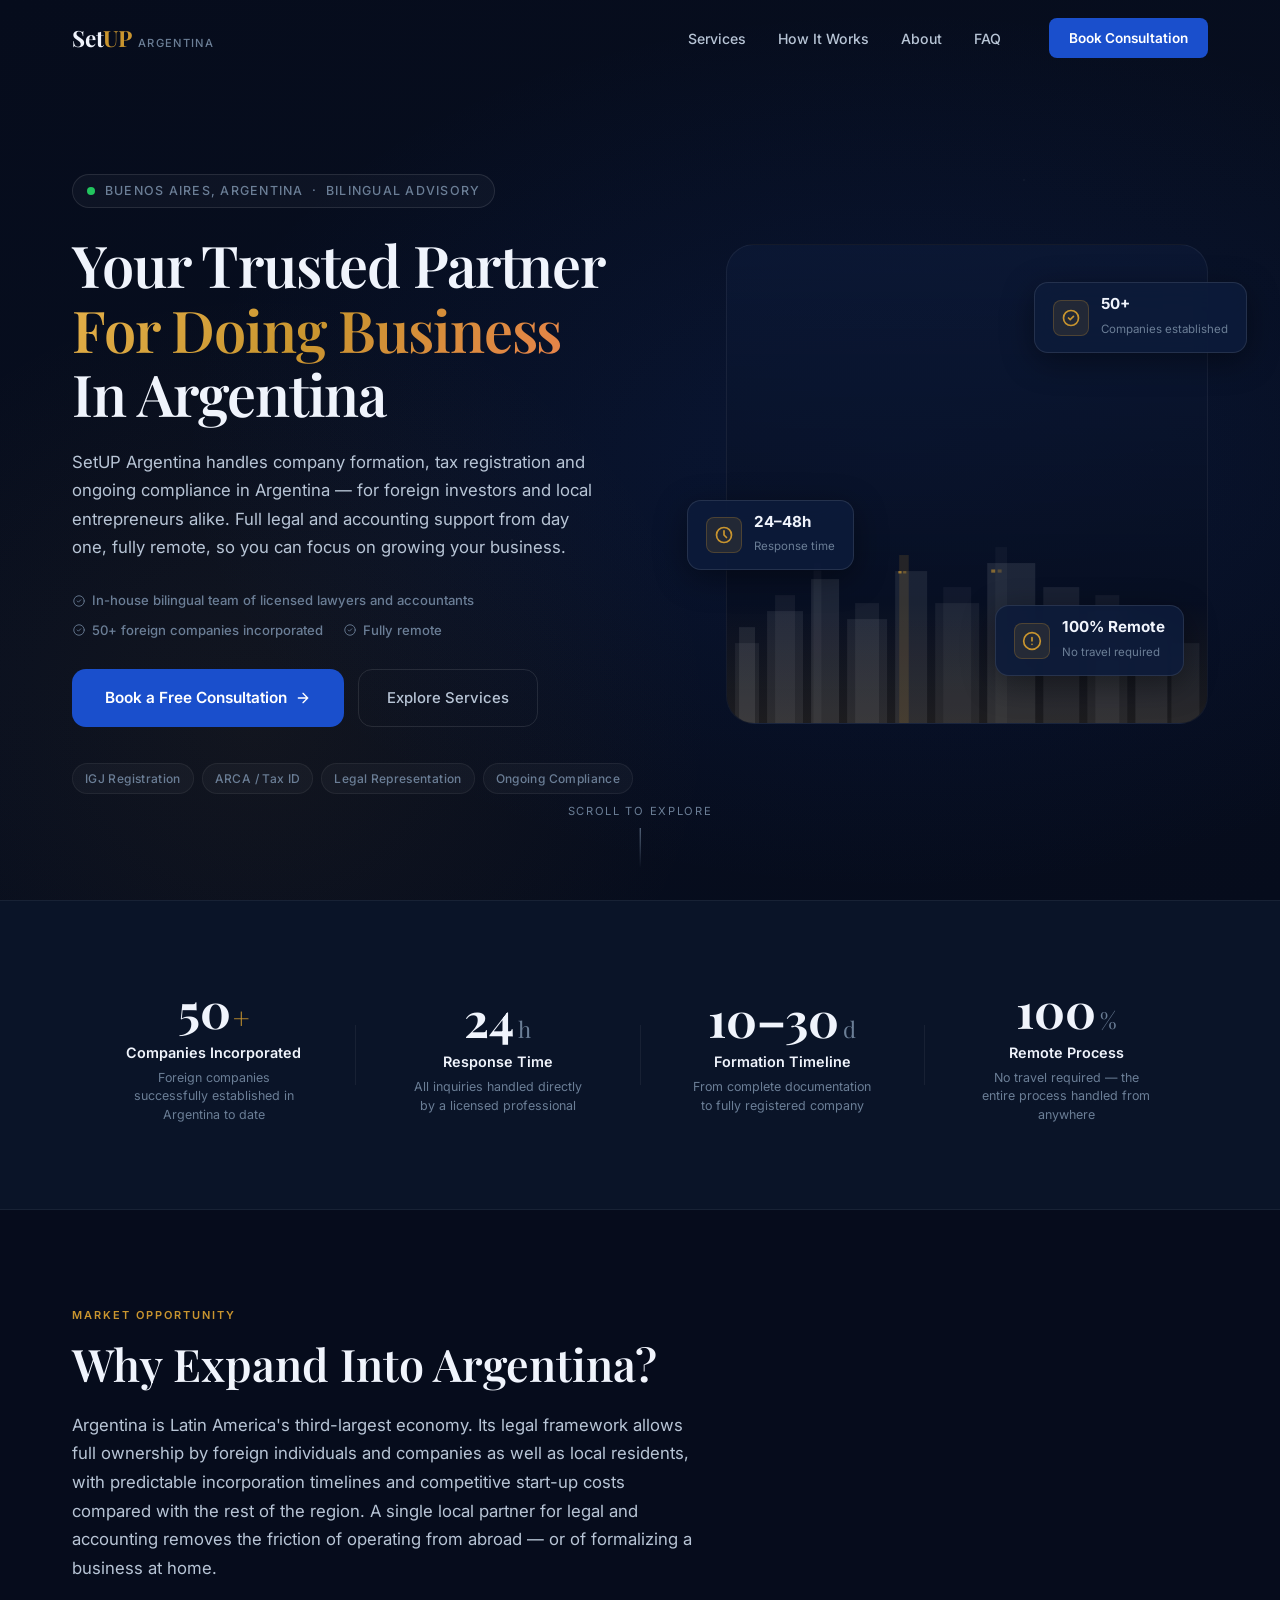
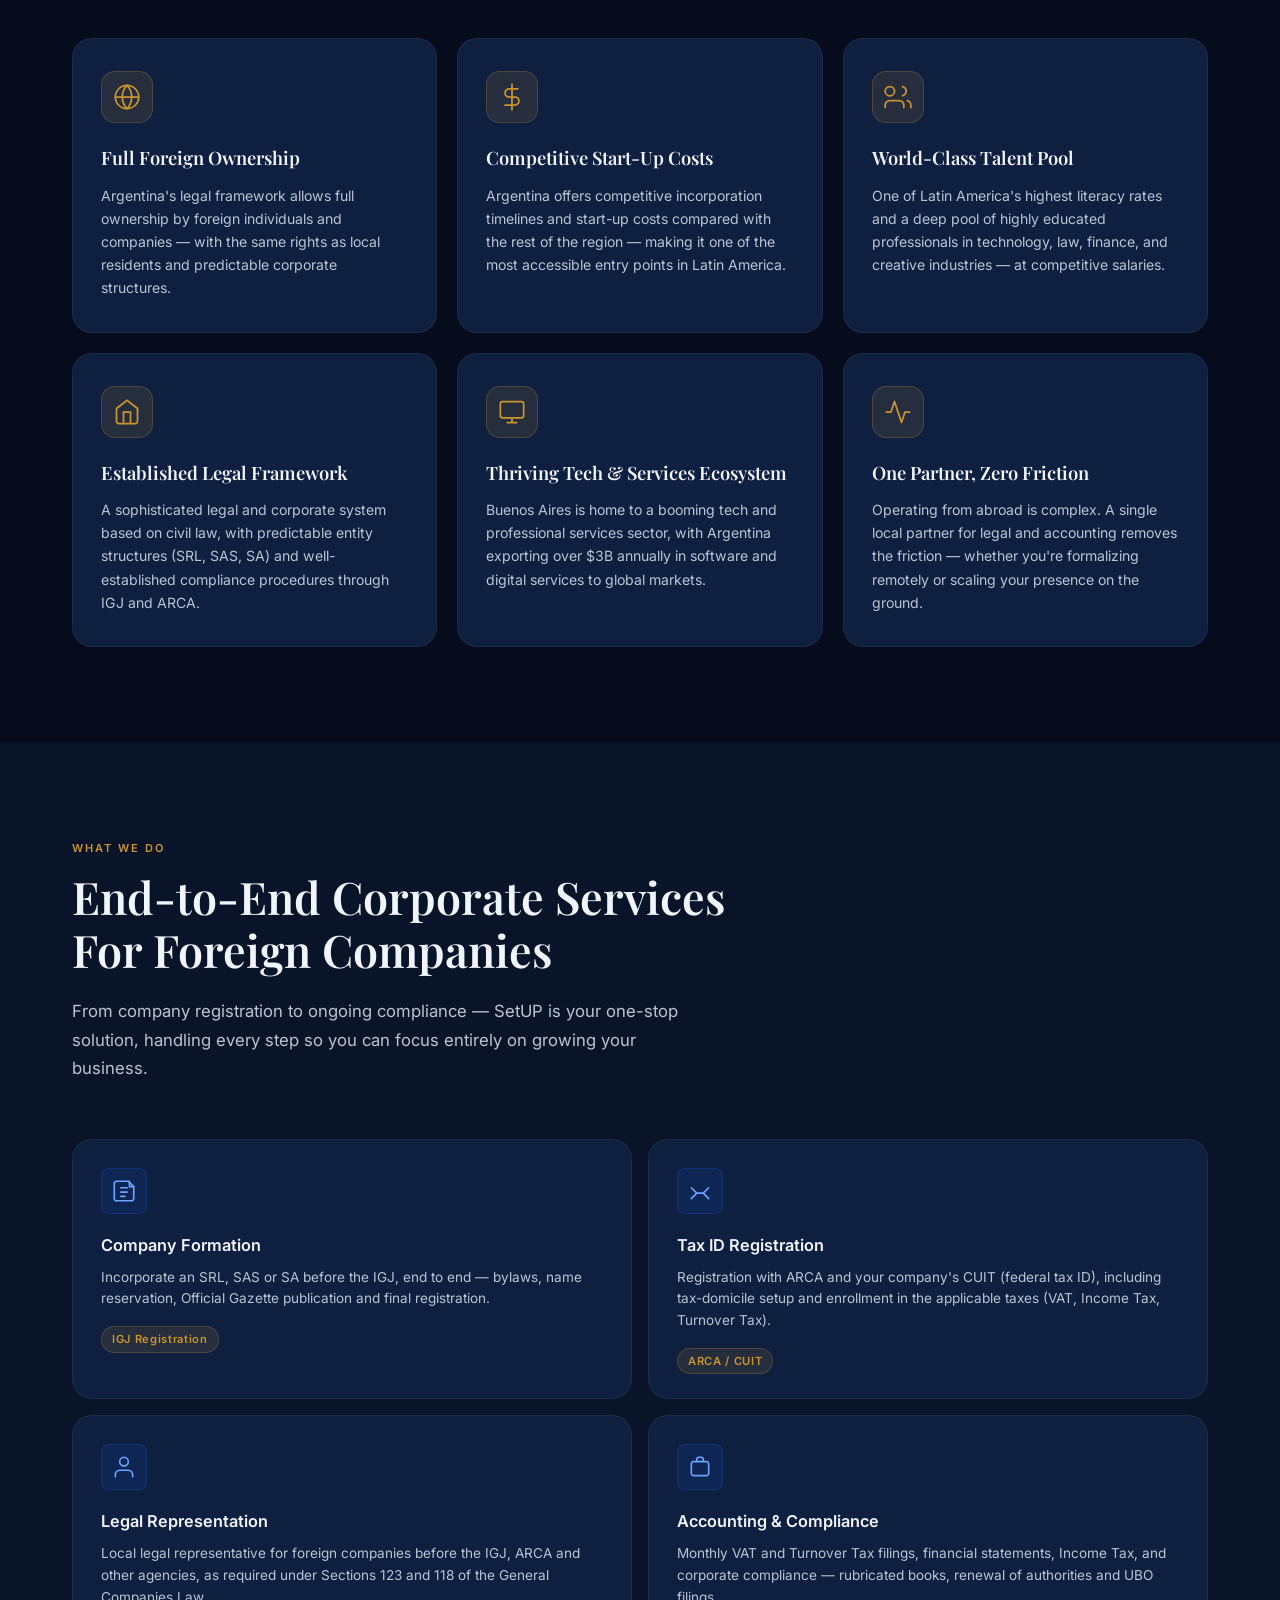
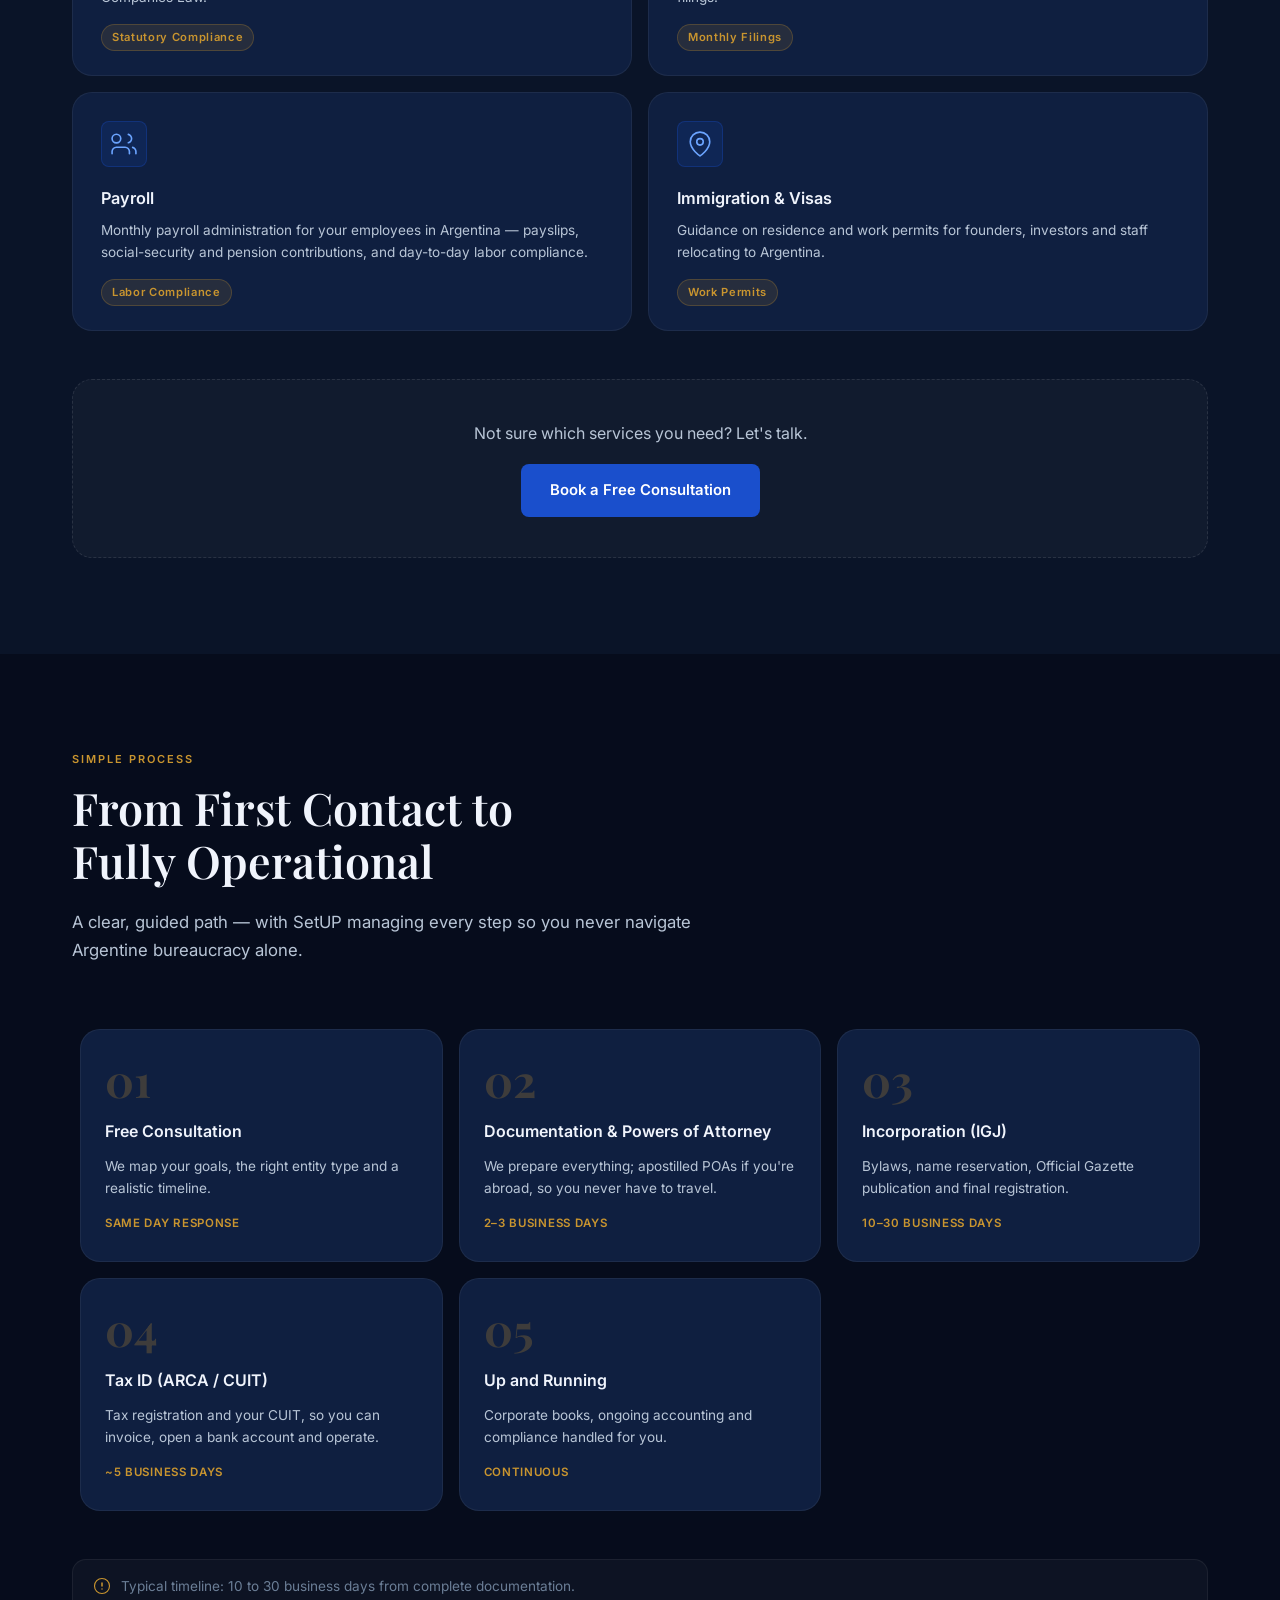
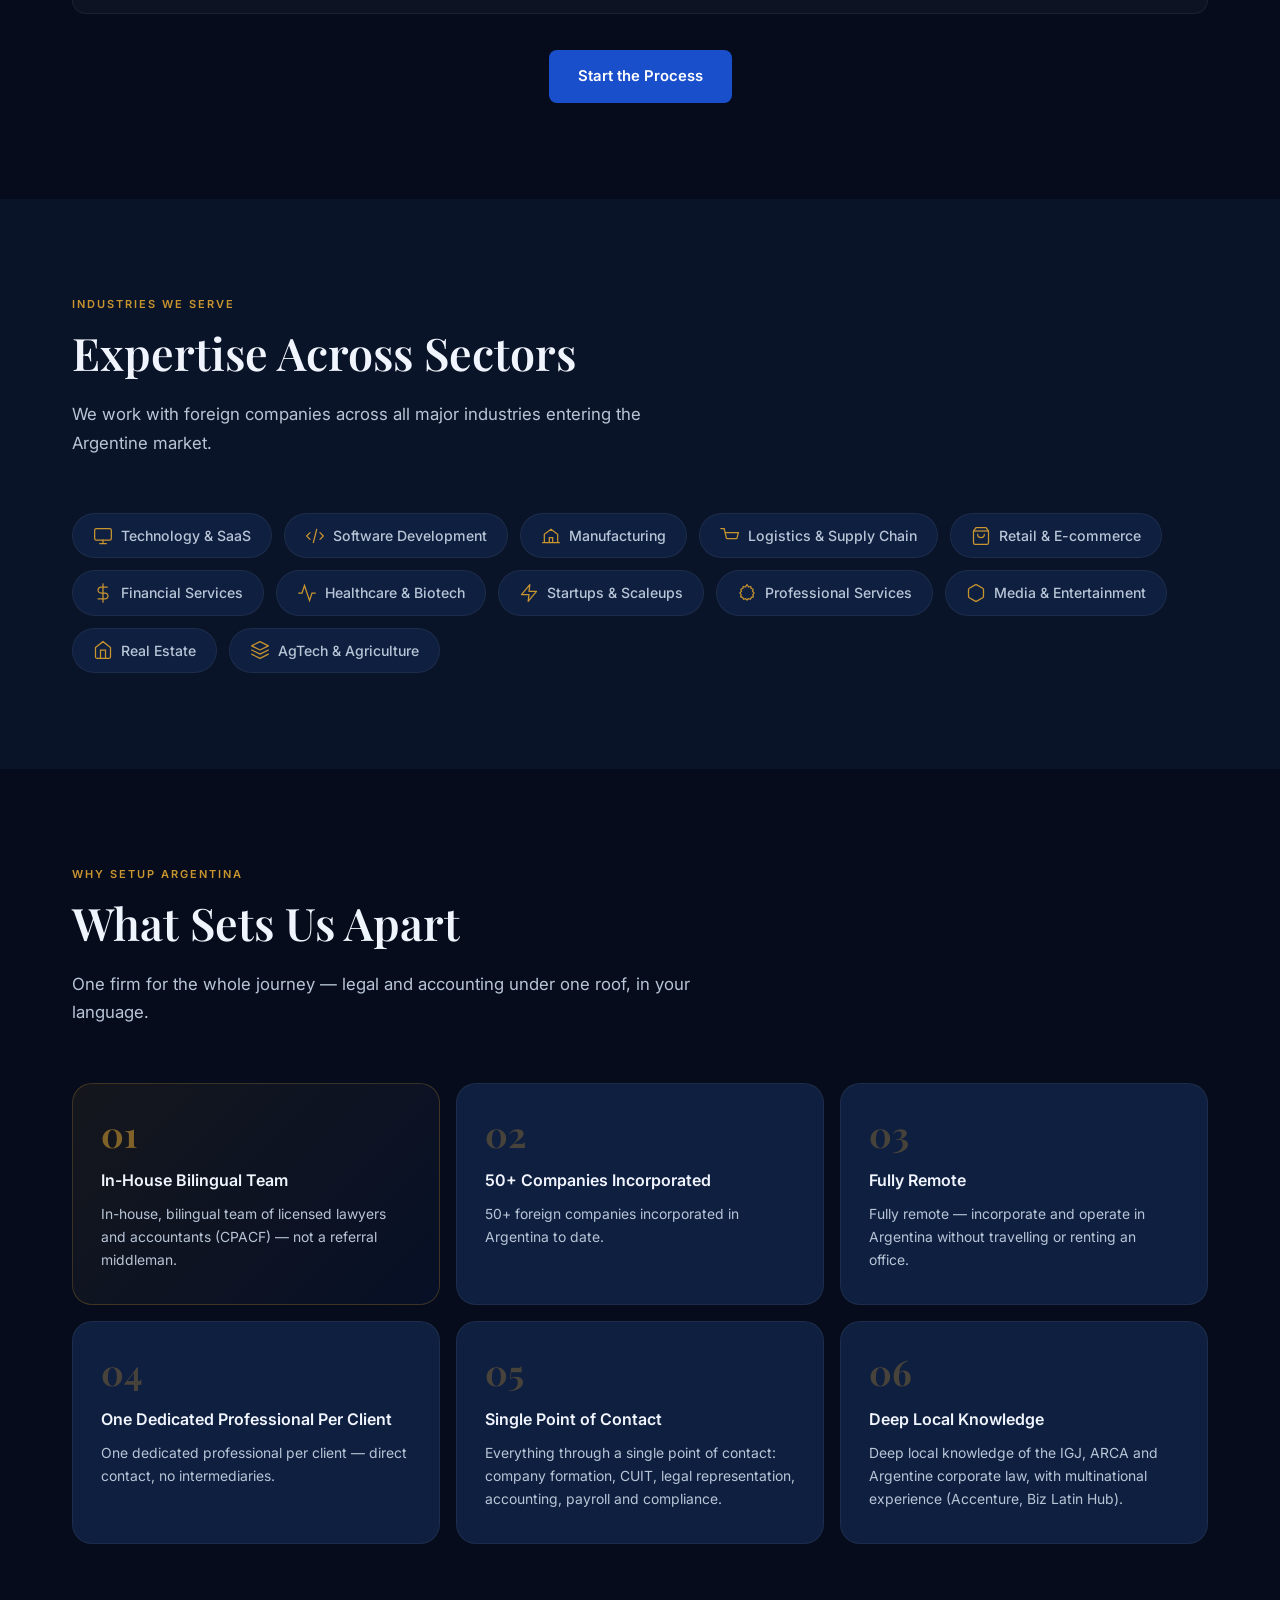
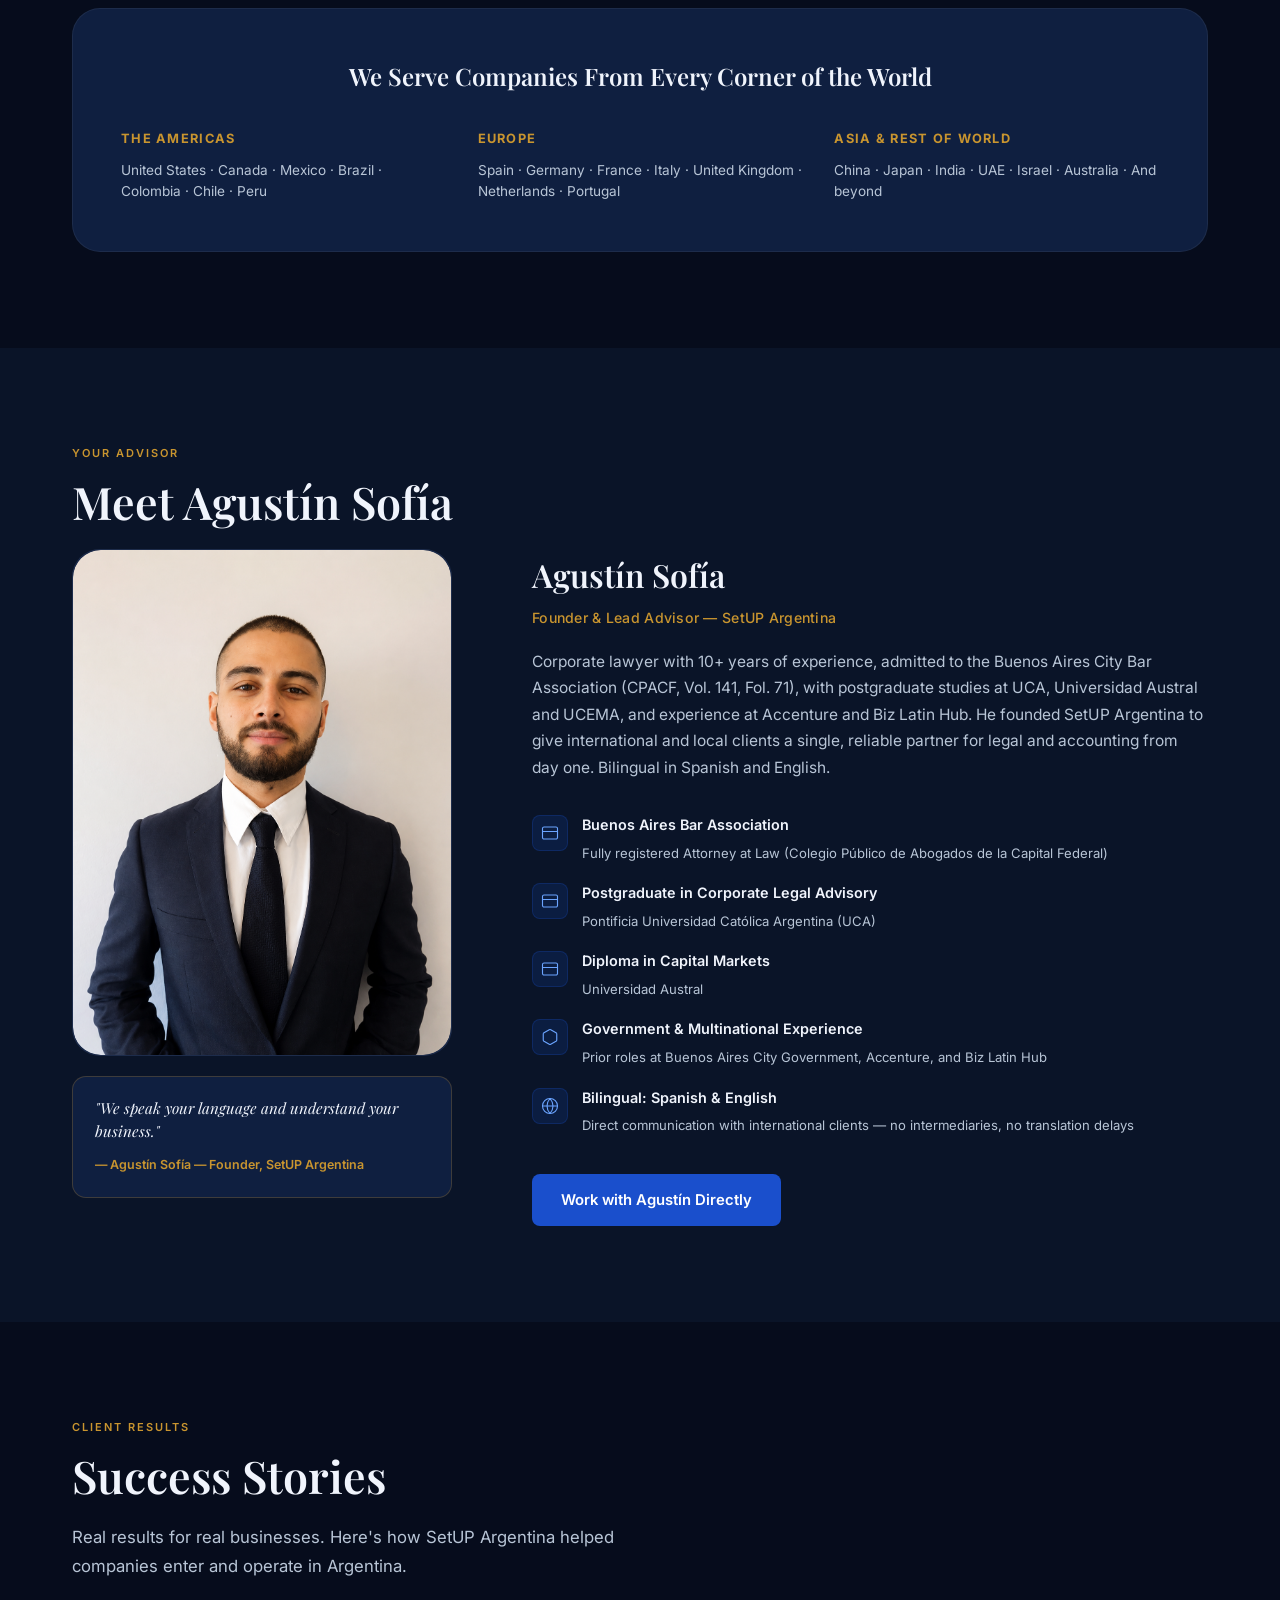
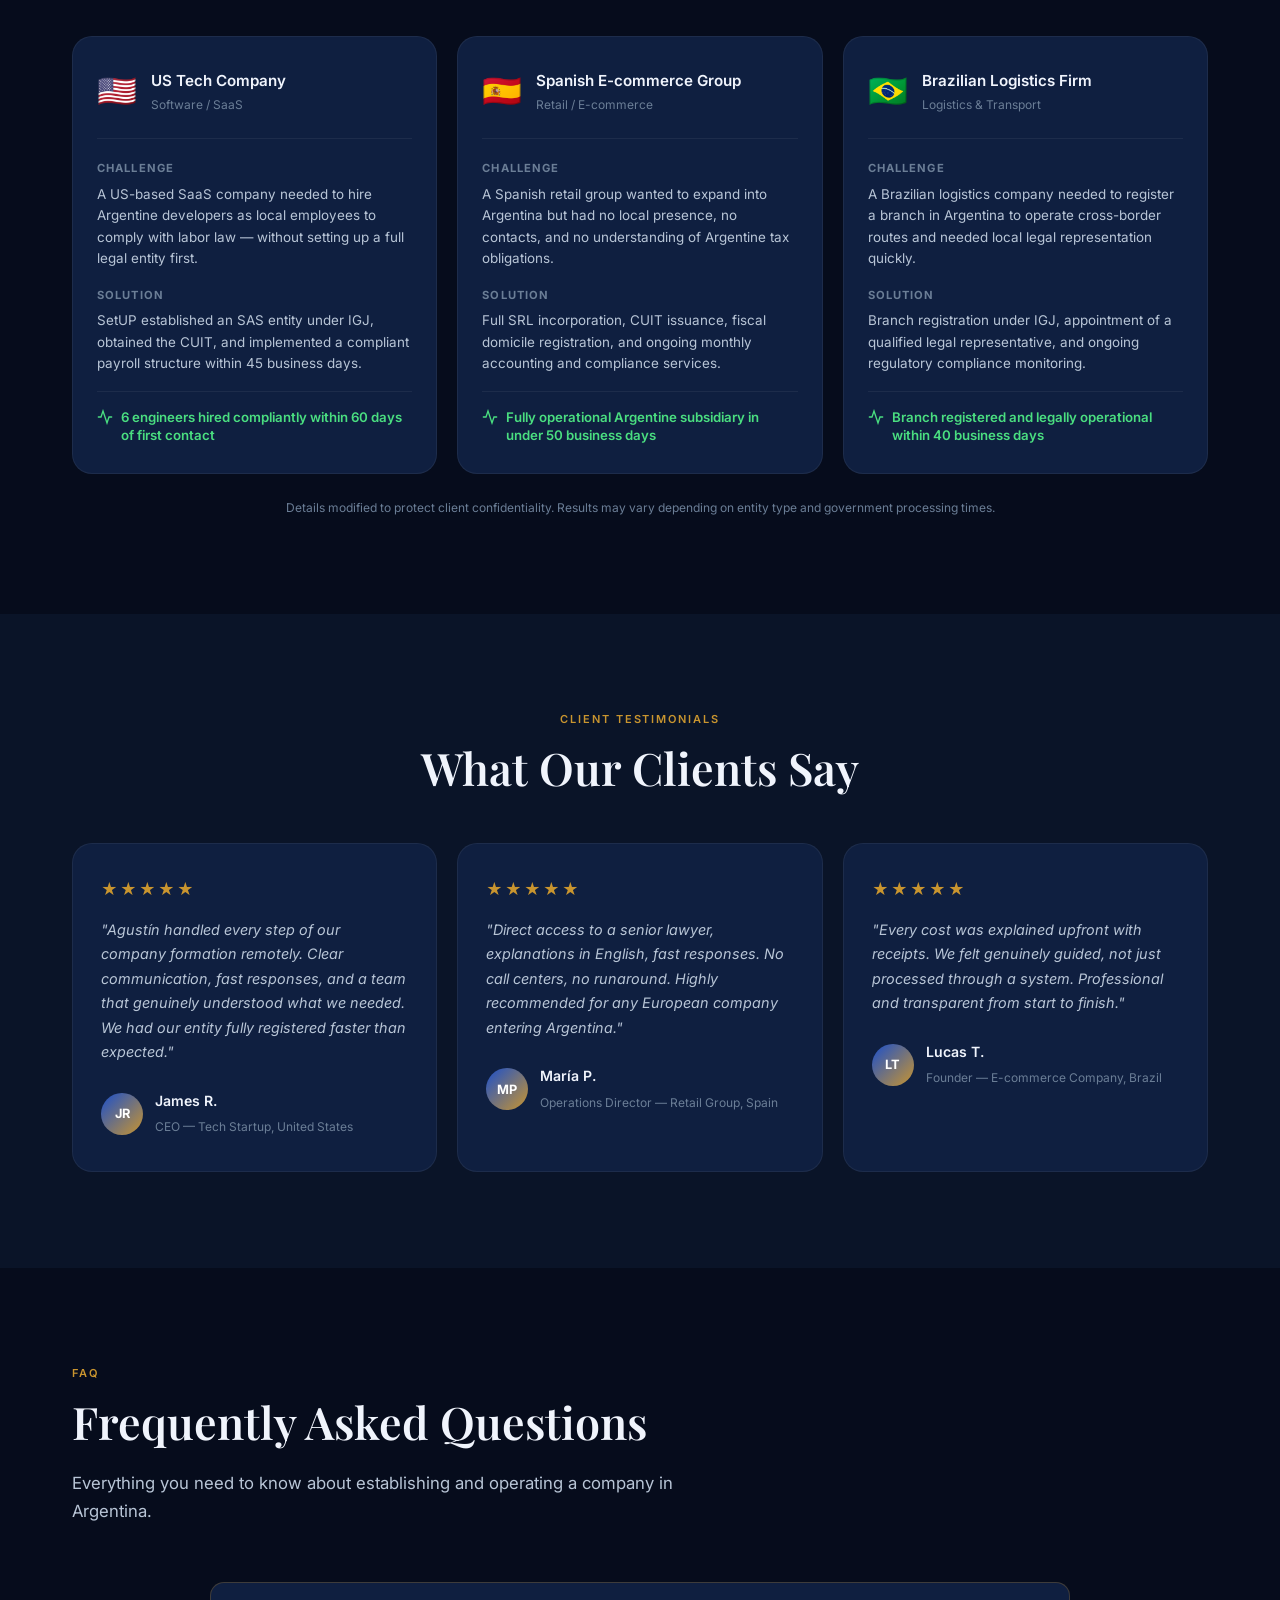
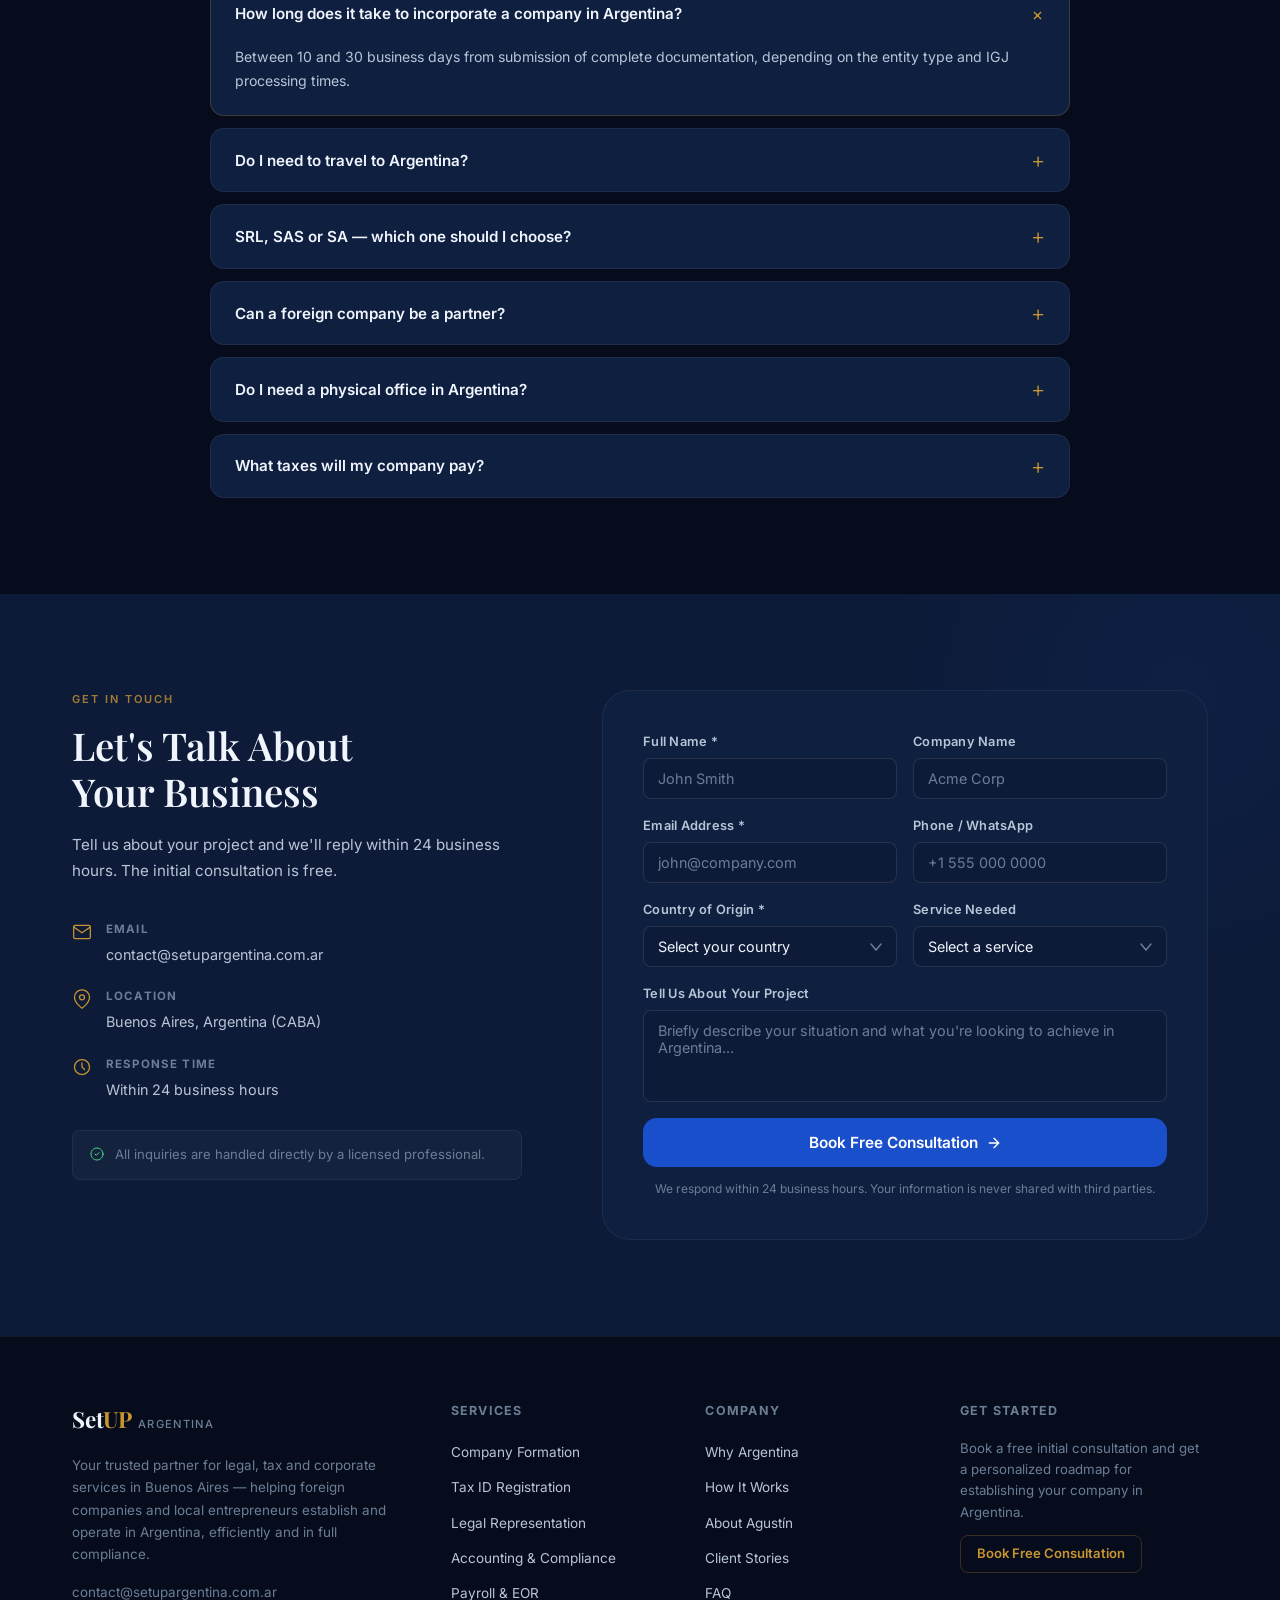
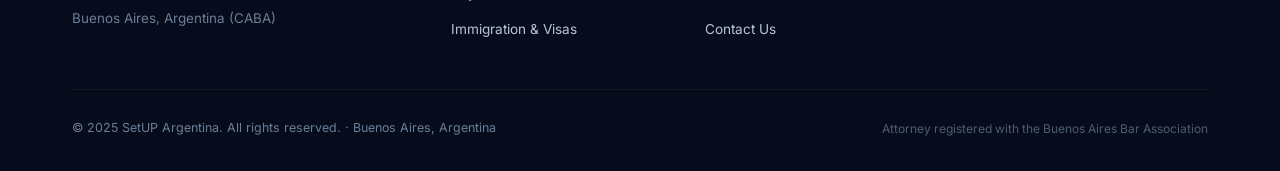
==== commit 78910853: "Reemplazar todo el contenido con texto textual del documento del cliente - Services: 6 descripciones" ====
--- a/index.html
+++ b/index.html
@@ -107,7 +107,7 @@
   <div class="container">
     <div class="section-label" data-animate="fadeInUp">Market Opportunity</div>
     <h2 class="section-title" data-animate="fadeInUp">Why Expand Into Argentina?</h2>
-    <p class="section-subtitle" data-animate="fadeInUp">Argentina is Latin America's third-largest economy — and a single local partner removes all the friction of operating from abroad.</p>
+    <p class="section-subtitle" data-animate="fadeInUp">Argentina is Latin America's third-largest economy. Its legal framework allows full ownership by foreign individuals and companies as well as local residents, with predictable incorporation timelines and competitive start-up costs compared with the rest of the region. A single local partner for legal and accounting removes the friction of operating from abroad — or of formalizing a business at home.</p>
     <div class="why-grid">
       <div class="why-card" data-animate="fadeInUp" data-delay="0"><div class="why-icon"><svg width="28" height="28" viewBox="0 0 24 24" fill="none"><path d="M12 2C6.47715 2 2 6.47715 2 12C2 17.5228 6.47715 22 12 22C17.5228 22 22 17.5228 22 12C22 6.47715 17.5228 2 12 2Z" stroke="currentColor" stroke-width="1.5"/><path d="M2 12H22M12 2C9.33333 4.66667 8 8 8 12C8 16 9.33333 19.3333 12 22M12 2C14.6667 4.66667 16 8 16 12C16 16 14.6667 19.3333 12 22" stroke="currentColor" stroke-width="1.5" stroke-linecap="round"/></svg></div><h3>Full Foreign Ownership</h3><p>Argentina's legal framework allows full ownership by foreign individuals and companies — with the same rights as local residents and predictable corporate structures.</p></div>
       <div class="why-card" data-animate="fadeInUp" data-delay="100"><div class="why-icon"><svg width="28" height="28" viewBox="0 0 24 24" fill="none"><path d="M12 1V23M17 5H9.5C8.57174 5 7.6815 5.36875 7.02513 6.02513C6.36875 6.6815 6 7.57174 6 8.5C6 9.42826 6.36875 10.3185 7.02513 10.9749C7.6815 11.6313 8.57174 12 9.5 12H14.5C15.4283 12 16.3185 12.3687 16.9749 13.0251C17.6313 13.6815 18 14.5717 18 15.5C18 16.4283 17.6313 17.3185 16.9749 17.9749C16.3185 18.6313 15.4283 19 14.5 19H6" stroke="currentColor" stroke-width="1.5" stroke-linecap="round"/></svg></div><h3>Competitive Start-Up Costs</h3><p>Argentina offers competitive incorporation timelines and start-up costs compared with the rest of the region — making it one of the most accessible entry points in Latin America.</p></div>
@@ -128,12 +128,12 @@
     <h2 class="section-title" data-animate="fadeInUp">End-to-End Corporate Services<br>For Foreign Companies</h2>
     <p class="section-subtitle" data-animate="fadeInUp">From company registration to ongoing compliance — SetUP is your one-stop solution, handling every step so you can focus entirely on growing your business.</p>
     <div class="services-grid">
-      <div class="service-card" data-animate="fadeInUp" data-delay="0"><div class="service-icon"><svg width="26" height="26" viewBox="0 0 24 24" fill="none"><path d="M19 21H5C4.46957 21 3.96086 20.7893 3.58579 20.4142C3.21071 20.0391 3 19.5304 3 19V5C3 4.46957 3.21071 3.96086 3.58579 3.58579C3.96086 3.21071 4.46957 3 5 3H16L21 8V19C21 19.5304 20.7893 20.0391 20.4142 20.4142C20.0391 20.7893 19.5304 21 19 21Z" stroke="currentColor" stroke-width="1.5"/><path d="M17 3V8H21M9 9H15M9 13H15M9 17H13" stroke="currentColor" stroke-width="1.5" stroke-linecap="round"/></svg></div><h3>Company Formation</h3><p>SRL, SAS, SA, and branch registration under IGJ — fully handled from start to finish, no travel required.</p><div class="service-tag">IGJ Registration</div></div>
-      <div class="service-card" data-animate="fadeInUp" data-delay="80"><div class="service-icon"><svg width="26" height="26" viewBox="0 0 24 24" fill="none"><path d="M9 14L4 19M9 14L4 9M9 14H15M15 14L20 19M15 14L20 9" stroke="currentColor" stroke-width="1.5" stroke-linecap="round" stroke-linejoin="round"/></svg></div><h3>Tax ID Registration</h3><p>ARCA enrollment and CUIT issuance for your Argentine entity — the key milestone to open accounts and operate legally.</p><div class="service-tag">ARCA / CUIT</div></div>
-      <div class="service-card" data-animate="fadeInUp" data-delay="160"><div class="service-icon"><svg width="26" height="26" viewBox="0 0 24 24" fill="none"><path d="M20 21V19C20 17.9391 19.5786 16.9217 18.8284 16.1716C18.0783 15.4214 17.0609 15 16 15H8C6.93913 15 5.92172 15.4214 5.17157 16.1716C4.42143 16.9217 4 17.9391 4 19V21M16 7C16 9.20914 14.2091 11 12 11C9.79086 11 8 9.20914 8 7C8 4.79086 9.79086 3 12 3C14.2091 3 16 4.79086 16 7Z" stroke="currentColor" stroke-width="1.5" stroke-linecap="round"/></svg></div><h3>Legal Representation</h3><p>Qualified local attorney to fulfill all statutory requirements, sign on behalf of the entity, and liaise with Argentine authorities.</p><div class="service-tag">Statutory Compliance</div></div>
-      <div class="service-card" data-animate="fadeInUp" data-delay="0"><div class="service-icon"><svg width="26" height="26" viewBox="0 0 24 24" fill="none"><path d="M9 7H6C5.46957 7 4.96086 7.21071 4.58579 7.58579C4.21071 7.96086 4 8.46957 4 9V18C4 18.5304 4.21071 19.0391 4.58579 19.4142C4.96086 19.7893 5.46957 20 6 20H18C18.5304 20 19.0391 19.7893 19.4142 19.4142C19.7893 19.0391 20 18.5304 20 18V9C20 8.46957 19.7893 7.96086 19.4142 7.58579C19.0391 7.21071 18.5304 7 18 7H15M9 7V5C9 4.46957 9.21071 3.96086 9.58579 3.58579C9.96086 3.21071 10.4696 3 11 3H13C13.5304 3 14.0391 3.21071 14.4142 3.58579C14.7893 3.96086 15 4.46957 15 5V7M9 7H15" stroke="currentColor" stroke-width="1.5" stroke-linecap="round"/></svg></div><h3>Accounting &amp; Compliance</h3><p>Monthly bookkeeping, ARCA tax filings, and annual IGJ renewals — fully managed so you stay compliant without the burden.</p><div class="service-tag">Monthly Filings</div></div>
-      <div class="service-card" data-animate="fadeInUp" data-delay="80"><div class="service-icon"><svg width="26" height="26" viewBox="0 0 24 24" fill="none"><path d="M17 21V19C17 17.9391 16.5786 16.9217 15.8284 16.1716C15.0783 15.4214 14.0609 15 13 15H5C3.93913 15 2.92172 15.4214 2.17157 16.1716C1.42143 16.9217 1 17.9391 1 19V21M23 21V19C22.9993 18.1137 22.7044 17.2528 22.1614 16.5523C21.6184 15.8519 20.8581 15.3516 20 15.13M16 3.13C16.8604 3.35031 17.623 3.85071 18.1676 4.55232C18.7122 5.25392 19.0078 6.11683 19.0078 7.005C19.0078 7.89317 18.7122 8.75608 18.1676 9.45768C17.623 10.1593 16.8604 10.6597 16 10.88M9 7C9 9.20914 7.20914 11 5 11C2.79086 11 1 9.20914 1 7C1 4.79086 2.79086 3 5 3C7.20914 3 9 4.79086 9 7Z" stroke="currentColor" stroke-width="1.5" stroke-linecap="round"/></svg></div><h3>Payroll Services</h3><p>Local payroll management, salary processing, employment contracts, and full Argentine labor law compliance for your team.</p><div class="service-tag">Labor Compliance</div></div>
-      <div class="service-card" data-animate="fadeInUp" data-delay="160"><div class="service-icon"><svg width="26" height="26" viewBox="0 0 24 24" fill="none"><path d="M21 10C21 17 12 23 12 23C12 23 3 17 3 10C3 7.61305 3.94821 5.32387 5.63604 3.63604C7.32387 1.94821 9.61305 1 12 1C14.3869 1 16.6761 1.94821 18.364 3.63604C20.0518 5.32387 21 7.61305 21 10Z" stroke="currentColor" stroke-width="1.5" stroke-linecap="round"/><circle cx="12" cy="10" r="3" stroke="currentColor" stroke-width="1.5"/></svg></div><h3>Immigration &amp; Visas</h3><p>Work visas, residency permits, and immigration advisory for foreign executives and employees relocating to Argentina.</p><div class="service-tag">Work Permits</div></div>
+      <div class="service-card" data-animate="fadeInUp" data-delay="0"><div class="service-icon"><svg width="26" height="26" viewBox="0 0 24 24" fill="none"><path d="M19 21H5C4.46957 21 3.96086 20.7893 3.58579 20.4142C3.21071 20.0391 3 19.5304 3 19V5C3 4.46957 3.21071 3.96086 3.58579 3.58579C3.96086 3.21071 4.46957 3 5 3H16L21 8V19C21 19.5304 20.7893 20.0391 20.4142 20.4142C20.0391 20.7893 19.5304 21 19 21Z" stroke="currentColor" stroke-width="1.5"/><path d="M17 3V8H21M9 9H15M9 13H15M9 17H13" stroke="currentColor" stroke-width="1.5" stroke-linecap="round"/></svg></div><h3>Company Formation</h3><p>Incorporate an SRL, SAS or SA before the IGJ, end to end — bylaws, name reservation, Official Gazette publication and final registration.</p><div class="service-tag">IGJ Registration</div></div>
+      <div class="service-card" data-animate="fadeInUp" data-delay="80"><div class="service-icon"><svg width="26" height="26" viewBox="0 0 24 24" fill="none"><path d="M9 14L4 19M9 14L4 9M9 14H15M15 14L20 19M15 14L20 9" stroke="currentColor" stroke-width="1.5" stroke-linecap="round" stroke-linejoin="round"/></svg></div><h3>Tax ID Registration</h3><p>Registration with ARCA and your company's CUIT (federal tax ID), including tax-domicile setup and enrollment in the applicable taxes (VAT, Income Tax, Turnover Tax).</p><div class="service-tag">ARCA / CUIT</div></div>
+      <div class="service-card" data-animate="fadeInUp" data-delay="160"><div class="service-icon"><svg width="26" height="26" viewBox="0 0 24 24" fill="none"><path d="M20 21V19C20 17.9391 19.5786 16.9217 18.8284 16.1716C18.0783 15.4214 17.0609 15 16 15H8C6.93913 15 5.92172 15.4214 5.17157 16.1716C4.42143 16.9217 4 17.9391 4 19V21M16 7C16 9.20914 14.2091 11 12 11C9.79086 11 8 9.20914 8 7C8 4.79086 9.79086 3 12 3C14.2091 3 16 4.79086 16 7Z" stroke="currentColor" stroke-width="1.5" stroke-linecap="round"/></svg></div><h3>Legal Representation</h3><p>Local legal representative for foreign companies before the IGJ, ARCA and other agencies, as required under Sections 123 and 118 of the General Companies Law.</p><div class="service-tag">Statutory Compliance</div></div>
+      <div class="service-card" data-animate="fadeInUp" data-delay="0"><div class="service-icon"><svg width="26" height="26" viewBox="0 0 24 24" fill="none"><path d="M9 7H6C5.46957 7 4.96086 7.21071 4.58579 7.58579C4.21071 7.96086 4 8.46957 4 9V18C4 18.5304 4.21071 19.0391 4.58579 19.4142C4.96086 19.7893 5.46957 20 6 20H18C18.5304 20 19.0391 19.7893 19.4142 19.4142C19.7893 19.0391 20 18.5304 20 18V9C20 8.46957 19.7893 7.96086 19.4142 7.58579C19.0391 7.21071 18.5304 7 18 7H15M9 7V5C9 4.46957 9.21071 3.96086 9.58579 3.58579C9.96086 3.21071 10.4696 3 11 3H13C13.5304 3 14.0391 3.21071 14.4142 3.58579C14.7893 3.96086 15 4.46957 15 5V7M9 7H15" stroke="currentColor" stroke-width="1.5" stroke-linecap="round"/></svg></div><h3>Accounting &amp; Compliance</h3><p>Monthly VAT and Turnover Tax filings, financial statements, Income Tax, and corporate compliance — rubricated books, renewal of authorities and UBO filings.</p><div class="service-tag">Monthly Filings</div></div>
+      <div class="service-card" data-animate="fadeInUp" data-delay="80"><div class="service-icon"><svg width="26" height="26" viewBox="0 0 24 24" fill="none"><path d="M17 21V19C17 17.9391 16.5786 16.9217 15.8284 16.1716C15.0783 15.4214 14.0609 15 13 15H5C3.93913 15 2.92172 15.4214 2.17157 16.1716C1.42143 16.9217 1 17.9391 1 19V21M23 21V19C22.9993 18.1137 22.7044 17.2528 22.1614 16.5523C21.6184 15.8519 20.8581 15.3516 20 15.13M16 3.13C16.8604 3.35031 17.623 3.85071 18.1676 4.55232C18.7122 5.25392 19.0078 6.11683 19.0078 7.005C19.0078 7.89317 18.7122 8.75608 18.1676 9.45768C17.623 10.1593 16.8604 10.6597 16 10.88M9 7C9 9.20914 7.20914 11 5 11C2.79086 11 1 9.20914 1 7C1 4.79086 2.79086 3 5 3C7.20914 3 9 4.79086 9 7Z" stroke="currentColor" stroke-width="1.5" stroke-linecap="round"/></svg></div><h3>Payroll</h3><p>Monthly payroll administration for your employees in Argentina — payslips, social-security and pension contributions, and day-to-day labor compliance.</p><div class="service-tag">Labor Compliance</div></div>
+      <div class="service-card" data-animate="fadeInUp" data-delay="160"><div class="service-icon"><svg width="26" height="26" viewBox="0 0 24 24" fill="none"><path d="M21 10C21 17 12 23 12 23C12 23 3 17 3 10C3 7.61305 3.94821 5.32387 5.63604 3.63604C7.32387 1.94821 9.61305 1 12 1C14.3869 1 16.6761 1.94821 18.364 3.63604C20.0518 5.32387 21 7.61305 21 10Z" stroke="currentColor" stroke-width="1.5" stroke-linecap="round"/><circle cx="12" cy="10" r="3" stroke="currentColor" stroke-width="1.5"/></svg></div><h3>Immigration &amp; Visas</h3><p>Guidance on residence and work permits for founders, investors and staff relocating to Argentina.</p><div class="service-tag">Work Permits</div></div>
     </div>
     <div class="services-cta" data-animate="fadeInUp"><p>Not sure which services you need? Let's talk.</p><a href="#contact" class="btn-primary">Book a Free Consultation</a></div>
   </div>
@@ -148,13 +148,13 @@
     <h2 class="section-title" data-animate="fadeInUp">From First Contact to<br>Fully Operational</h2>
     <p class="section-subtitle" data-animate="fadeInUp">A clear, guided path — with SetUP managing every step so you never navigate Argentine bureaucracy alone.</p>
     <div class="process-timeline">
-      <div class="process-step" data-animate="fadeInUp" data-delay="0"><div class="step-number">01</div><div class="step-content"><h3>Discovery Call</h3><p>Free initial consultation to understand your goals, your home jurisdiction, and the right legal structure for your business in Argentina.</p><div class="step-duration">Same day response</div></div></div>
-      <div class="process-step" data-animate="fadeInUp" data-delay="100"><div class="step-number">02</div><div class="step-content"><h3>Assessment &amp; Strategy</h3><p>We review your documents, define the optimal corporate structure, and present a clear roadmap with timeline and itemized costs.</p><div class="step-duration">2–3 business days</div></div></div>
-      <div class="process-step" data-animate="fadeInUp" data-delay="200"><div class="step-number">03</div><div class="step-content"><h3>Registration &amp; Filing</h3><p>We handle all IGJ filings, notary coordination, apostille guidance, and ARCA submissions — entirely on your behalf, no travel required.</p><div class="step-duration">10–30 business days</div></div></div>
-      <div class="process-step" data-animate="fadeInUp" data-delay="300"><div class="step-number">04</div><div class="step-content"><h3>Activation</h3><p>CUIT issued, bank account guidance provided, payroll configured, and your entity fully activated to invoice, hire, and operate from day one.</p><div class="step-duration">1–2 weeks after CUIT</div></div></div>
-      <div class="process-step" data-animate="fadeInUp" data-delay="400"><div class="step-number">05</div><div class="step-content"><h3>Ongoing Compliance</h3><p>Monthly accounting, ARCA tax filings, IGJ renewals, payroll, and continuous advisory — so you stay compliant as your business grows.</p><div class="step-duration">Continuous</div></div></div>
-    </div>
-    <div class="process-note" data-animate="fadeInUp"><svg width="18" height="18" viewBox="0 0 24 24" fill="none"><circle cx="12" cy="12" r="10" stroke="currentColor" stroke-width="1.5"/><path d="M12 8V12M12 16H12.01" stroke="currentColor" stroke-width="2" stroke-linecap="round"/></svg>Most company formations are completed within 10 to 30 business days from submission of complete documentation. SetUP keeps you informed at every milestone.</div>
+      <div class="process-step" data-animate="fadeInUp" data-delay="0"><div class="step-number">01</div><div class="step-content"><h3>Free Consultation</h3><p>We map your goals, the right entity type and a realistic timeline.</p><div class="step-duration">Same day response</div></div></div>
+      <div class="process-step" data-animate="fadeInUp" data-delay="100"><div class="step-number">02</div><div class="step-content"><h3>Documentation &amp; Powers of Attorney</h3><p>We prepare everything; apostilled POAs if you're abroad, so you never have to travel.</p><div class="step-duration">2–3 business days</div></div></div>
+      <div class="process-step" data-animate="fadeInUp" data-delay="200"><div class="step-number">03</div><div class="step-content"><h3>Incorporation (IGJ)</h3><p>Bylaws, name reservation, Official Gazette publication and final registration.</p><div class="step-duration">10–30 business days</div></div></div>
+      <div class="process-step" data-animate="fadeInUp" data-delay="300"><div class="step-number">04</div><div class="step-content"><h3>Tax ID (ARCA / CUIT)</h3><p>Tax registration and your CUIT, so you can invoice, open a bank account and operate.</p><div class="step-duration">~5 business days</div></div></div>
+      <div class="process-step" data-animate="fadeInUp" data-delay="400"><div class="step-number">05</div><div class="step-content"><h3>Up and Running</h3><p>Corporate books, ongoing accounting and compliance handled for you.</p><div class="step-duration">Continuous</div></div></div>
+    </div>
+    <div class="process-note" data-animate="fadeInUp"><svg width="18" height="18" viewBox="0 0 24 24" fill="none"><circle cx="12" cy="12" r="10" stroke="currentColor" stroke-width="1.5"/><path d="M12 8V12M12 16H12.01" stroke="currentColor" stroke-width="2" stroke-linecap="round"/></svg>Typical timeline: 10 to 30 business days from complete documentation.</div>
     <div class="section-cta" data-animate="fadeInUp"><a href="#contact" class="btn-primary">Start the Process</a></div>
   </div>
 </section>
@@ -191,14 +191,14 @@
   <div class="container">
     <div class="section-label" data-animate="fadeInUp">Why SetUP Argentina</div>
     <h2 class="section-title" data-animate="fadeInUp">What Sets Us Apart</h2>
-    <p class="section-subtitle" data-animate="fadeInUp">We built SetUP Argentina because international clients deserve better than generalist firms with no skin in the game.</p>
+    <p class="section-subtitle" data-animate="fadeInUp">One firm for the whole journey — legal and accounting under one roof, in your language.</p>
     <div class="why-us-grid">
-      <div class="why-us-card featured" data-animate="fadeInUp" data-delay="0"><div class="wu-number">01</div><h3>In-House Bilingual Team</h3><p>Every case is handled by our own licensed lawyers and accountants — not outsourced, not delegated to juniors. You get senior professionals who speak your language, from day one.</p></div>
-      <div class="why-us-card" data-animate="fadeInUp" data-delay="100"><div class="wu-number">02</div><h3>Senior Professionals Only</h3><p>Your case is handled directly by a corporate attorney or tax advisor — not a junior associate. Every client gets senior-level attention from day one.</p></div>
-      <div class="why-us-card" data-animate="fadeInUp" data-delay="200"><div class="wu-number">03</div><h3>No Call Centers. No Bots.</h3><p>You communicate directly with the person handling your case — via email, WhatsApp, or video call. Response within 24 business hours, always.</p></div>
-      <div class="why-us-card" data-animate="fadeInUp" data-delay="300"><div class="wu-number">04</div><h3>Bilingual from Day One</h3><p>All advisory and communication in English. No translation delays, no miscommunication between you and your advisor.</p></div>
-      <div class="why-us-card" data-animate="fadeInUp" data-delay="400"><div class="wu-number">05</div><h3>Deep Local Expertise</h3><p>We operate under the jurisdiction of IGJ and ARCA. Our team has direct, hands-on experience navigating Buenos Aires' legal and tax environment.</p></div>
-      <div class="why-us-card" data-animate="fadeInUp" data-delay="500"><div class="wu-number">06</div><h3>Global Client Perspective</h3><p>We've advised clients from the US, Brazil, Europe, and Asia — bridging your regulatory background with Argentine law, without friction.</p></div>
+      <div class="why-us-card featured" data-animate="fadeInUp" data-delay="0"><div class="wu-number">01</div><h3>In-House Bilingual Team</h3><p>In-house, bilingual team of licensed lawyers and accountants (CPACF) — not a referral middleman.</p></div>
+      <div class="why-us-card" data-animate="fadeInUp" data-delay="100"><div class="wu-number">02</div><h3>50+ Companies Incorporated</h3><p>50+ foreign companies incorporated in Argentina to date.</p></div>
+      <div class="why-us-card" data-animate="fadeInUp" data-delay="200"><div class="wu-number">03</div><h3>Fully Remote</h3><p>Fully remote — incorporate and operate in Argentina without travelling or renting an office.</p></div>
+      <div class="why-us-card" data-animate="fadeInUp" data-delay="300"><div class="wu-number">04</div><h3>One Dedicated Professional Per Client</h3><p>One dedicated professional per client — direct contact, no intermediaries.</p></div>
+      <div class="why-us-card" data-animate="fadeInUp" data-delay="400"><div class="wu-number">05</div><h3>Single Point of Contact</h3><p>Everything through a single point of contact: company formation, CUIT, legal representation, accounting, payroll and compliance.</p></div>
+      <div class="why-us-card" data-animate="fadeInUp" data-delay="500"><div class="wu-number">06</div><h3>Deep Local Knowledge</h3><p>Deep local knowledge of the IGJ, ARCA and Argentine corporate law, with multinational experience (Accenture, Biz Latin Hub).</p></div>
     </div>
     <div class="global-reach" data-animate="fadeInUp">
       <h3>We Serve Companies From Every Corner of the World</h3>
@@ -223,13 +223,12 @@
         <div class="founder-photo-frame">
           <img src="images/agustin-sofia.png" alt="Agustín Sofía — Founder, SetUP Argentina" style="width:100%;height:100%;object-fit:cover;border-radius:inherit;display:block;">
         </div>
-        <div class="founder-quote-card"><p>"We speak your language and understand your business."</p><cite>— Agustín Sofía, Founder</cite></div>
+        <div class="founder-quote-card"><p>"We speak your language and understand your business."</p><cite>— Agustín Sofía — Founder, SetUP Argentina</cite></div>
       </div>
       <div class="founder-bio" data-animate="fadeInRight">
         <div class="founder-name">Agustín Sofía</div>
         <div class="founder-title">Founder &amp; Lead Advisor — SetUP Argentina</div>
-        <p class="founder-intro">Agustín is the founder and lead advisor at SetUP Argentina. He brings together deep legal expertise and real-world business experience to guide foreign companies through every step of their Argentine market entry — from company incorporation and IGJ registration to ongoing legal and corporate compliance.</p>
-        <p class="founder-intro" style="margin-top:12px">Before founding SetUP Argentina, Agustín worked as an attorney at the Buenos Aires City Government, Accenture, and Biz Latin Hub — where he advised multinational companies and foreign investors on their operations across Latin America.</p>
+        <p class="founder-intro">Corporate lawyer with 10+ years of experience, admitted to the Buenos Aires City Bar Association (CPACF, Vol. 141, Fol. 71), with postgraduate studies at UCA, Universidad Austral and UCEMA, and experience at Accenture and Biz Latin Hub. He founded SetUP Argentina to give international and local clients a single, reliable partner for legal and accounting from day one. Bilingual in Spanish and English.</p>
         <div class="credentials-list">
           <div class="credential"><div class="cred-icon"><svg width="18" height="18" viewBox="0 0 24 24" fill="none"><path d="M22 10V6C22 5.47 21.79 4.96 21.41 4.59C21.04 4.21 20.53 4 20 4H4C3.47 4 2.96 4.21 2.59 4.59C2.21 4.96 2 5.47 2 6V10M22 10H2M22 10V18C22 18.53 21.79 19.04 21.41 19.41C21.04 19.79 20.53 20 20 20H4C3.47 20 2.96 19.79 2.59 19.41C2.21 19.04 2 18.53 2 18V10" stroke="currentColor" stroke-width="1.5" stroke-linecap="round"/></svg></div><div class="cred-text"><strong>Buenos Aires Bar Association</strong><span>Fully registered Attorney at Law (Colegio Público de Abogados de la Capital Federal)</span></div></div>
           <div class="credential"><div class="cred-icon"><svg width="18" height="18" viewBox="0 0 24 24" fill="none"><path d="M22 10V6C22 5.47 21.79 4.96 21.41 4.59C21.04 4.21 20.53 4 20 4H4C3.47 4 2.96 4.21 2.59 4.59C2.21 4.96 2 5.47 2 6V10M22 10H2M22 10V18C22 18.53 21.79 19.04 21.41 19.41C21.04 19.79 20.53 20 20 20H4C3.47 20 2.96 19.79 2.59 19.41C2.21 19.04 2 18.53 2 18V10" stroke="currentColor" stroke-width="1.5" stroke-linecap="round"/></svg></div><div class="cred-text"><strong>Postgraduate in Corporate Legal Advisory</strong><span>Pontificia Universidad Católica Argentina (UCA)</span></div></div>
@@ -284,12 +283,12 @@
     <h2 class="section-title" data-animate="fadeInUp">Frequently Asked Questions</h2>
     <p class="section-subtitle" data-animate="fadeInUp">Everything you need to know about establishing and operating a company in Argentina.</p>
     <div class="faq-grid">
-      <div class="faq-item" data-animate="fadeInUp" data-delay="0"><button class="faq-question">What types of companies can I register in Argentina?<span class="faq-icon">+</span></button><div class="faq-answer"><p>The most common entity types are the <strong>SAS</strong> (Simplified Joint-Stock Company, ideal for startups and SMEs), the <strong>SRL</strong> (LLC, suited for small to mid-size operations), and the <strong>SA</strong> (Corporation, for larger ventures). We also handle <strong>branch registrations</strong>. We'll recommend the best structure based on your goals, industry, and ownership setup.</p></div></div>
-      <div class="faq-item" data-animate="fadeInUp" data-delay="50"><button class="faq-question">How long does the company formation process take?<span class="faq-icon">+</span></button><div class="faq-answer"><p>Most company formations are completed within <strong>10 to 30 business days</strong> from the moment all required documentation is submitted. The timeline depends on the entity type and IGJ processing times. SetUP keeps you informed at every milestone.</p></div></div>
-      <div class="faq-item" data-animate="fadeInUp" data-delay="100"><button class="faq-question">Do I need to travel to Argentina to open a company?<span class="faq-icon">+</span></button><div class="faq-answer"><p><strong>No.</strong> The entire process can be completed remotely from anywhere in the world. We handle all filings, notary coordination, and government submissions on your behalf. You'll need to provide notarized and apostilled documents from your home country — which we guide you through step by step.</p></div></div>
-      <div class="faq-item" data-animate="fadeInUp" data-delay="150"><button class="faq-question">What is a CUIT and why do I need it?<span class="faq-icon">+</span></button><div class="faq-answer"><p>The <strong>CUIT</strong> is Argentina's Tax Identification Number — required to open bank accounts, issue invoices, hire employees, and fulfill all tax obligations with ARCA. Obtaining the CUIT is the key milestone in the formation process and unlocks your company's full operational capacity.</p></div></div>
-      <div class="faq-item" data-animate="fadeInUp" data-delay="200"><button class="faq-question">What ongoing obligations will my Argentine company have?<span class="faq-icon">+</span></button><div class="faq-answer"><p>Once registered, your company will have <strong>monthly and annual obligations</strong> including ARCA tax filings, bookkeeping, corporate record-keeping, and annual IGJ renewals. SetUP's accounting and compliance service covers all of this so you stay fully up to date without the administrative burden.</p></div></div>
-      <div class="faq-item" data-animate="fadeInUp" data-delay="250"><button class="faq-question">Can I hire employees in Argentina without a local company?<span class="faq-icon">+</span></button><div class="faq-answer"><p>Yes — through our <strong>Employer of Record (EOR)</strong> service. We act as the legal employer for your Argentine-based staff while you maintain operational control. Once your entity is established, employees can transfer seamlessly.</p></div></div>
+      <div class="faq-item" data-animate="fadeInUp" data-delay="0"><button class="faq-question">How long does it take to incorporate a company in Argentina?<span class="faq-icon">+</span></button><div class="faq-answer"><p>Between 10 and 30 business days from submission of complete documentation, depending on the entity type and IGJ processing times.</p></div></div>
+      <div class="faq-item" data-animate="fadeInUp" data-delay="50"><button class="faq-question">Do I need to travel to Argentina?<span class="faq-icon">+</span></button><div class="faq-answer"><p>No. The whole process can be handled remotely with notarized, apostilled documentation.</p></div></div>
+      <div class="faq-item" data-animate="fadeInUp" data-delay="100"><button class="faq-question">SRL, SAS or SA — which one should I choose?<span class="faq-icon">+</span></button><div class="faq-answer"><p>SRL: 2 to 50 partners, the most solid structure. SAS: single shareholder, the fastest to set up. SA: for larger projects or issuing shares.</p></div></div>
+      <div class="faq-item" data-animate="fadeInUp" data-delay="150"><button class="faq-question">Can a foreign company be a partner?<span class="faq-icon">+</span></button><div class="faq-answer"><p>Yes. It must first register its documentation with the IGJ under Section 123 of the General Companies Law — we handle it together with the incorporation.</p></div></div>
+      <div class="faq-item" data-animate="fadeInUp" data-delay="200"><button class="faq-question">Do I need a physical office in Argentina?<span class="faq-icon">+</span></button><div class="faq-answer"><p>No. We provide a registered tax domicile in Buenos Aires (CABA) that satisfies the legal requirement.</p></div></div>
+      <div class="faq-item" data-animate="fadeInUp" data-delay="250"><button class="faq-question">What taxes will my company pay?<span class="faq-icon">+</span></button><div class="faq-answer"><p>Income Tax (35%), VAT (21%), Turnover Tax (variable by jurisdiction) and employer contributions if you have staff.</p></div></div>
     </div>
   </div>
 </section>
@@ -303,13 +302,13 @@
       <div class="contact-info" data-animate="fadeInLeft">
         <div class="section-label light">Get In Touch</div>
         <h2 class="contact-title">Let's Talk About<br>Your Business</h2>
-        <p class="contact-desc">Ready to establish your company in Argentina? Fill out the form and our team will get back to you within 24 business hours. First consultation is always free.</p>
+        <p class="contact-desc">Tell us about your project and we'll reply within 24 business hours. The initial consultation is free.</p>
         <div class="contact-details">
           <div class="contact-detail"><svg width="20" height="20" viewBox="0 0 24 24" fill="none"><path d="M4 4H20C21.1 4 22 4.9 22 6V18C22 19.1 21.1 20 20 20H4C2.9 20 2 19.1 2 18V6C2 4.9 2.9 4 4 4Z" stroke="currentColor" stroke-width="1.5"/><polyline points="22,6 12,13 2,6" stroke="currentColor" stroke-width="1.5" stroke-linecap="round"/></svg><div><div class="cd-label">Email</div><a href="mailto:contact@setupargentina.com.ar">contact@setupargentina.com.ar</a></div></div>
           <div class="contact-detail"><svg width="20" height="20" viewBox="0 0 24 24" fill="none"><path d="M21 10C21 17 12 23 12 23C12 23 3 17 3 10C3 7.61305 3.94821 5.32387 5.63604 3.63604C7.32387 1.94821 9.61305 1 12 1C14.3869 1 16.6761 1.94821 18.364 3.63604C20.0518 5.32387 21 7.61305 21 10Z" stroke="currentColor" stroke-width="1.5"/><circle cx="12" cy="10" r="3" stroke="currentColor" stroke-width="1.5"/></svg><div><div class="cd-label">Location</div><span>Buenos Aires, Argentina (CABA)</span></div></div>
           <div class="contact-detail"><svg width="20" height="20" viewBox="0 0 24 24" fill="none"><circle cx="12" cy="12" r="9" stroke="currentColor" stroke-width="1.5"/><path d="M12 7V12L15 15" stroke="currentColor" stroke-width="1.5" stroke-linecap="round"/></svg><div><div class="cd-label">Response Time</div><span>Within 24 business hours</span></div></div>
         </div>
-        <div class="contact-guarantee-badge"><svg width="16" height="16" viewBox="0 0 24 24" fill="none"><path d="M9 12L11 14L15 10M21 12C21 16.9706 16.9706 21 12 21C7.02944 21 3 16.9706 3 12C3 7.02944 7.02944 3 12 3C16.9706 3 21 7.02944 21 12Z" stroke="currentColor" stroke-width="1.5" stroke-linecap="round"/></svg>All inquiries handled directly by a corporate lawyer or tax advisor — no call centers, no bots.</div>
+        <div class="contact-guarantee-badge"><svg width="16" height="16" viewBox="0 0 24 24" fill="none"><path d="M9 12L11 14L15 10M21 12C21 16.9706 16.9706 21 12 21C7.02944 21 3 16.9706 3 12C3 7.02944 7.02944 3 12 3C16.9706 3 21 7.02944 21 12Z" stroke="currentColor" stroke-width="1.5" stroke-linecap="round"/></svg>All inquiries are handled directly by a licensed professional.</div>
       </div>
       <div class="contact-form-wrap" data-animate="fadeInRight">
         <form class="contact-form" id="contactForm" novalidate>
@@ -341,7 +340,7 @@
 <footer id="footer">
   <div class="container">
     <div class="footer-top">
-      <div class="footer-brand"><a href="#" class="nav-logo footer-logo"><span class="logo-mark">Set<em>UP</em></span><span class="logo-country">Argentina</span></a><p class="footer-tagline">Your trusted partner for legal, tax, and corporate services in Buenos Aires. Helping foreign companies establish and operate in Argentina — efficiently and in full compliance.</p><div class="footer-contact"><a href="mailto:contact@setupargentina.com.ar">contact@setupargentina.com.ar</a><span>Buenos Aires, Argentina (CABA)</span></div></div>
+      <div class="footer-brand"><a href="#" class="nav-logo footer-logo"><span class="logo-mark">Set<em>UP</em></span><span class="logo-country">Argentina</span></a><p class="footer-tagline">Your trusted partner for legal, tax and corporate services in Buenos Aires — helping foreign companies and local entrepreneurs establish and operate in Argentina, efficiently and in full compliance.</p><div class="footer-contact"><a href="mailto:contact@setupargentina.com.ar">contact@setupargentina.com.ar</a><span>Buenos Aires, Argentina (CABA)</span></div></div>
       <div class="footer-links-group"><h4>Services</h4><ul><li><a href="#services">Company Formation</a></li><li><a href="#services">Tax ID Registration</a></li><li><a href="#services">Legal Representation</a></li><li><a href="#services">Accounting &amp; Compliance</a></li><li><a href="#services">Payroll &amp; EOR</a></li><li><a href="#services">Immigration &amp; Visas</a></li></ul></div>
       <div class="footer-links-group"><h4>Company</h4><ul><li><a href="#why-argentina">Why Argentina</a></li><li><a href="#process">How It Works</a></li><li><a href="#founder">About Agustín</a></li><li><a href="#success-stories">Client Stories</a></li><li><a href="#faq">FAQ</a></li><li><a href="#contact">Contact Us</a></li></ul></div>
       <div class="footer-links-group"><h4>Get Started</h4><div class="footer-guarantee"><p>Book a free initial consultation and get a personalized roadmap for establishing your company in Argentina.</p><a href="#contact" class="btn-outline-sm">Book Free Consultation</a></div></div>
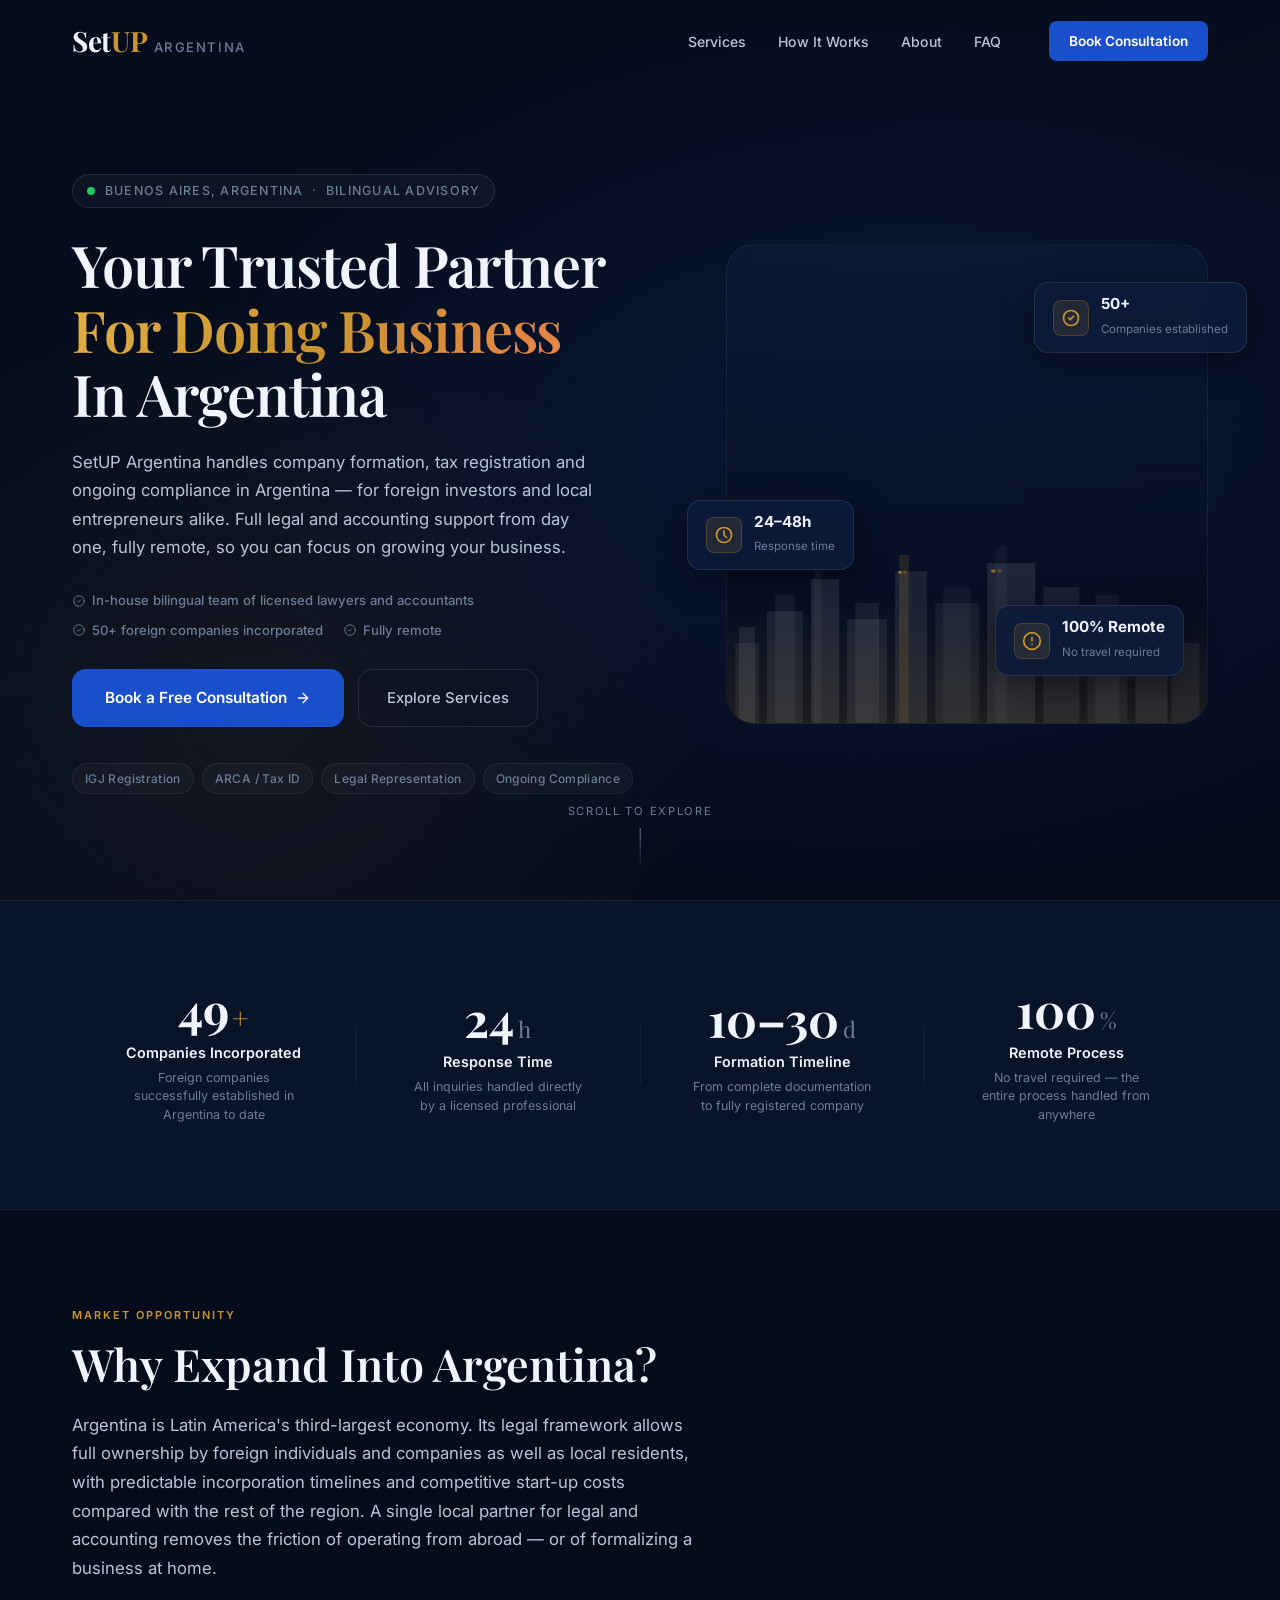
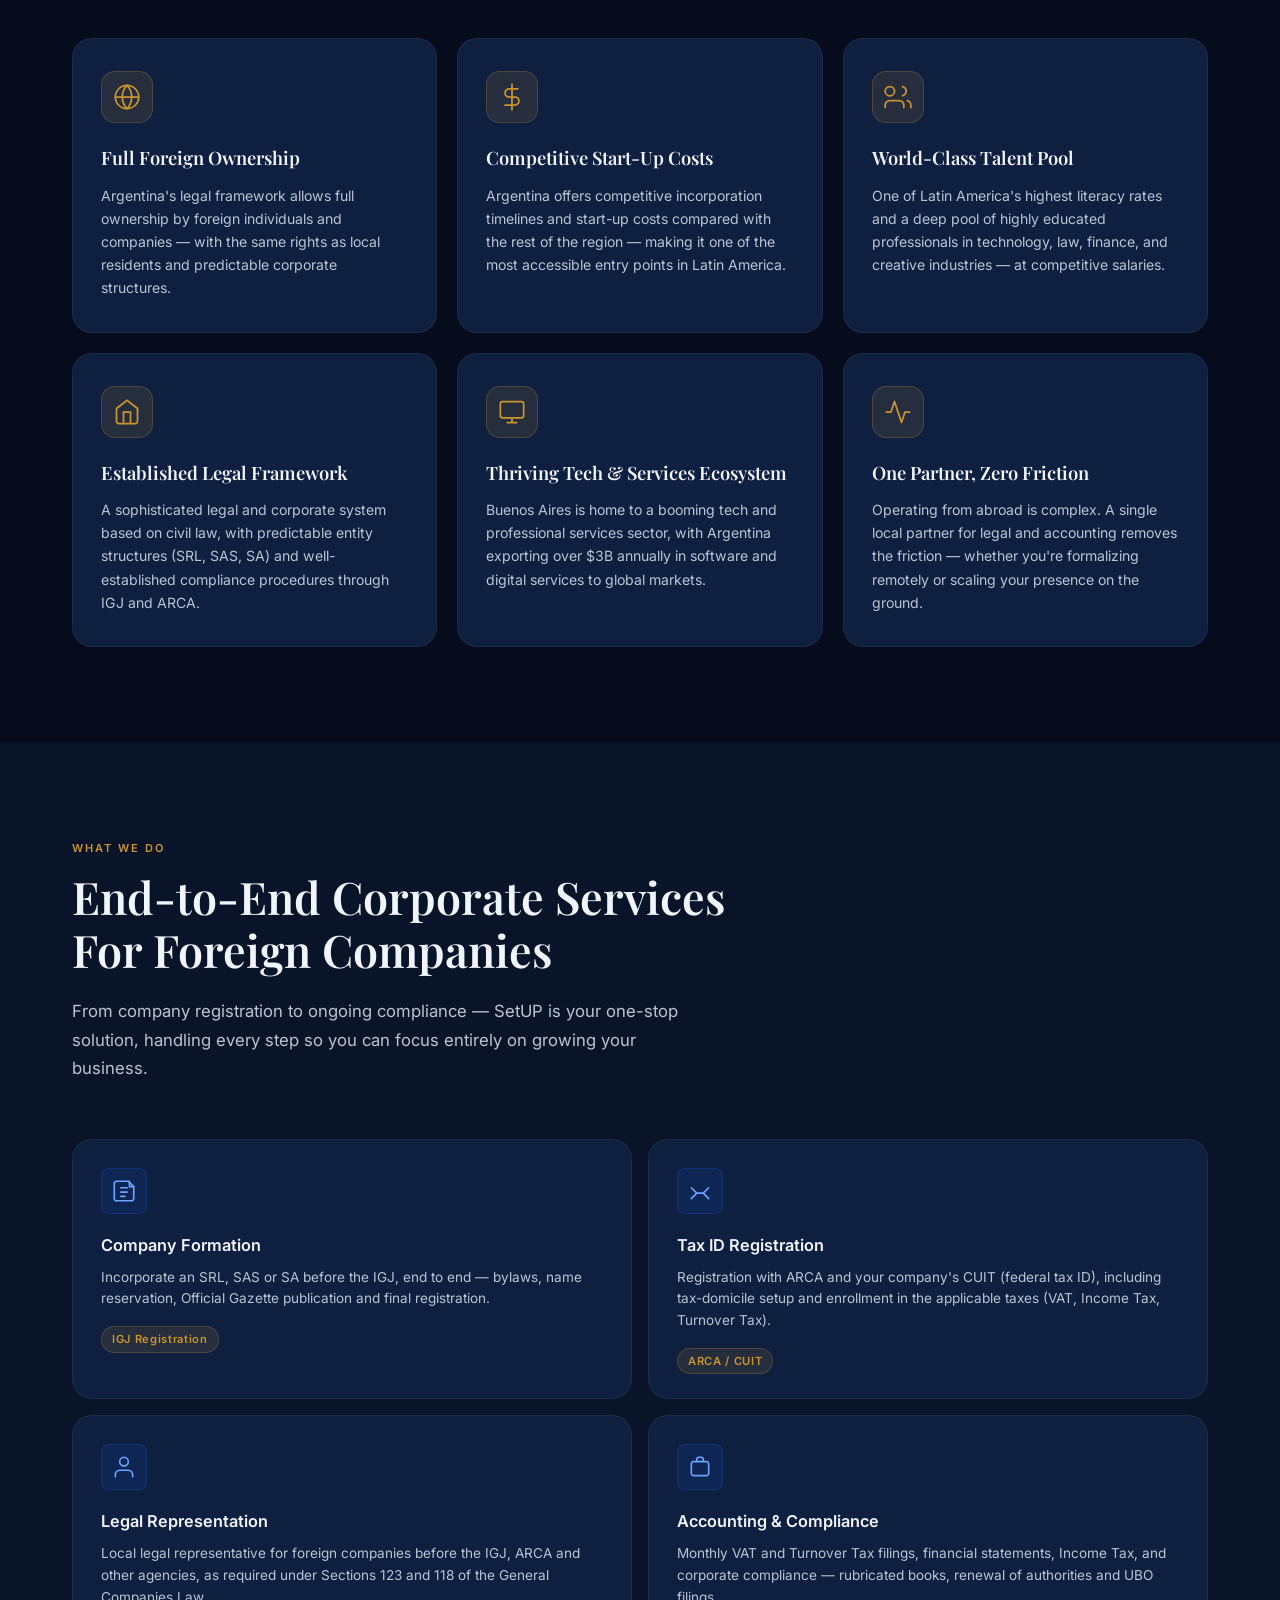
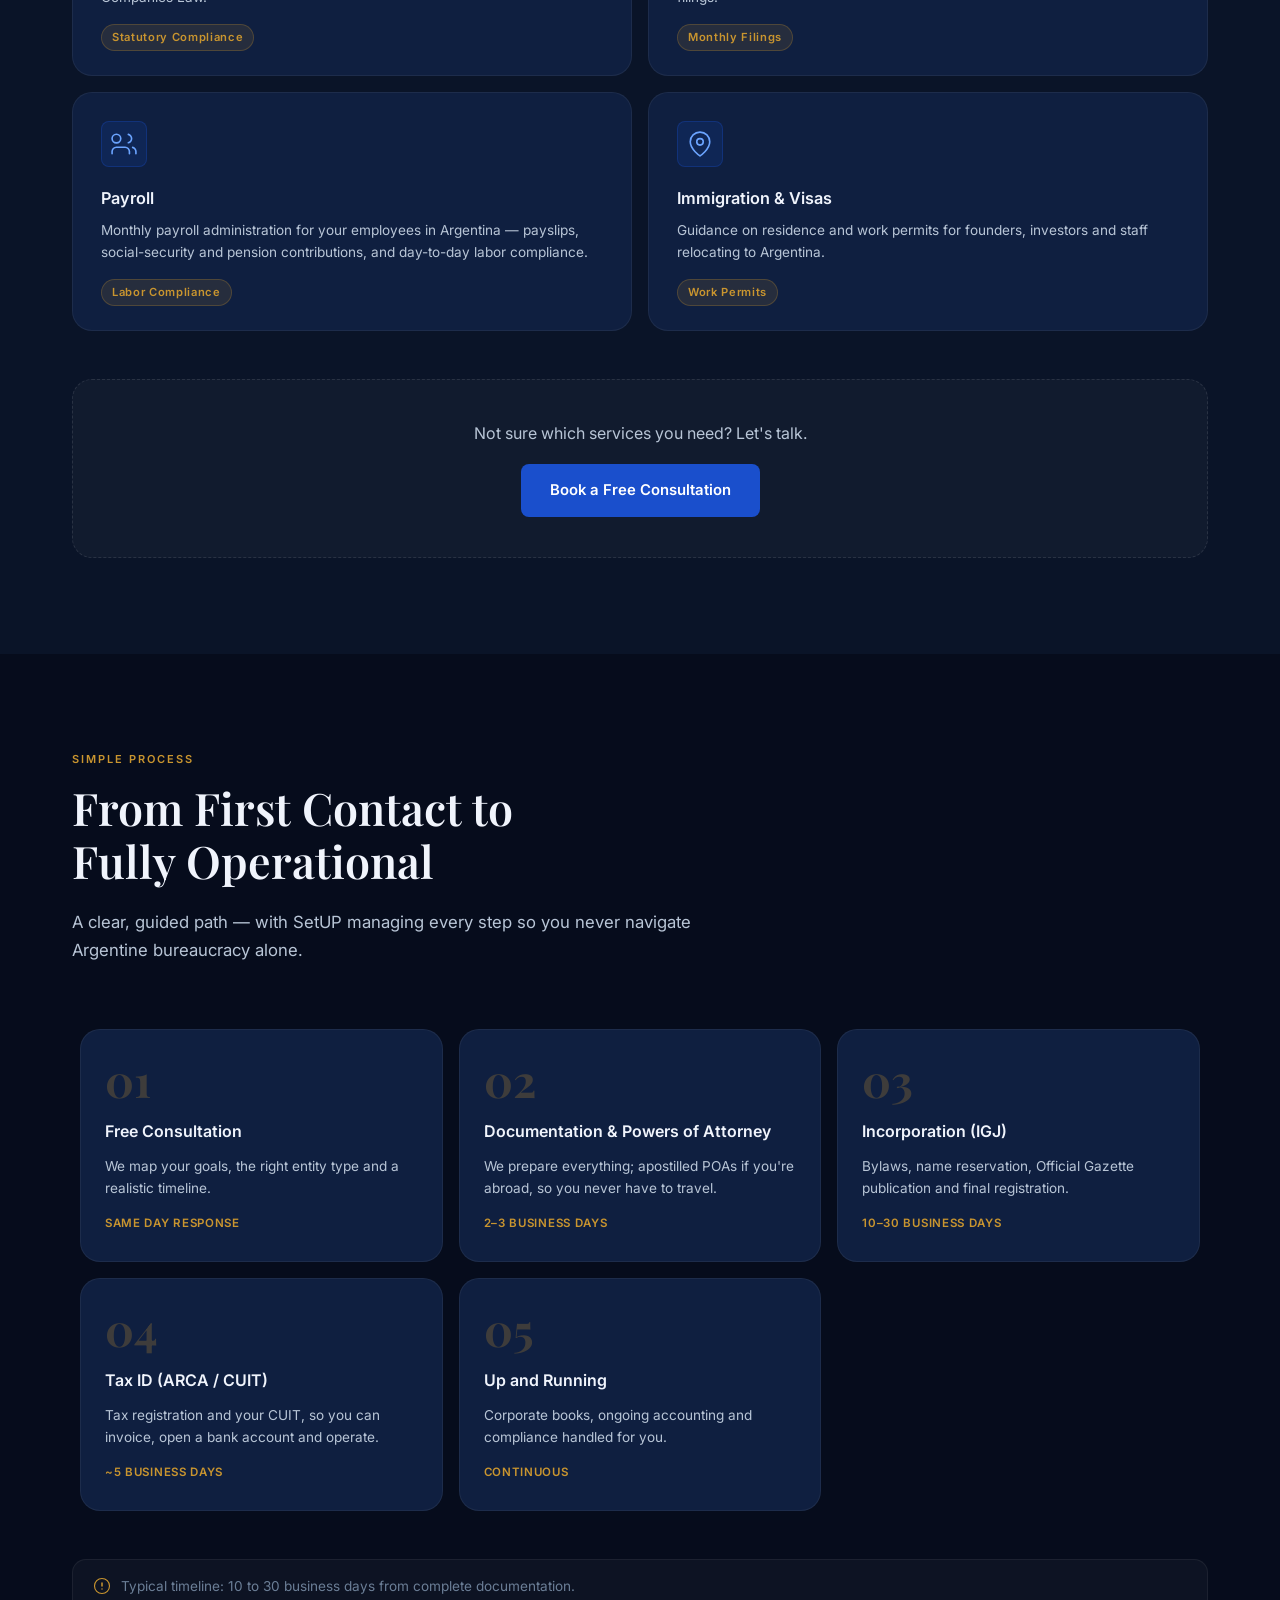
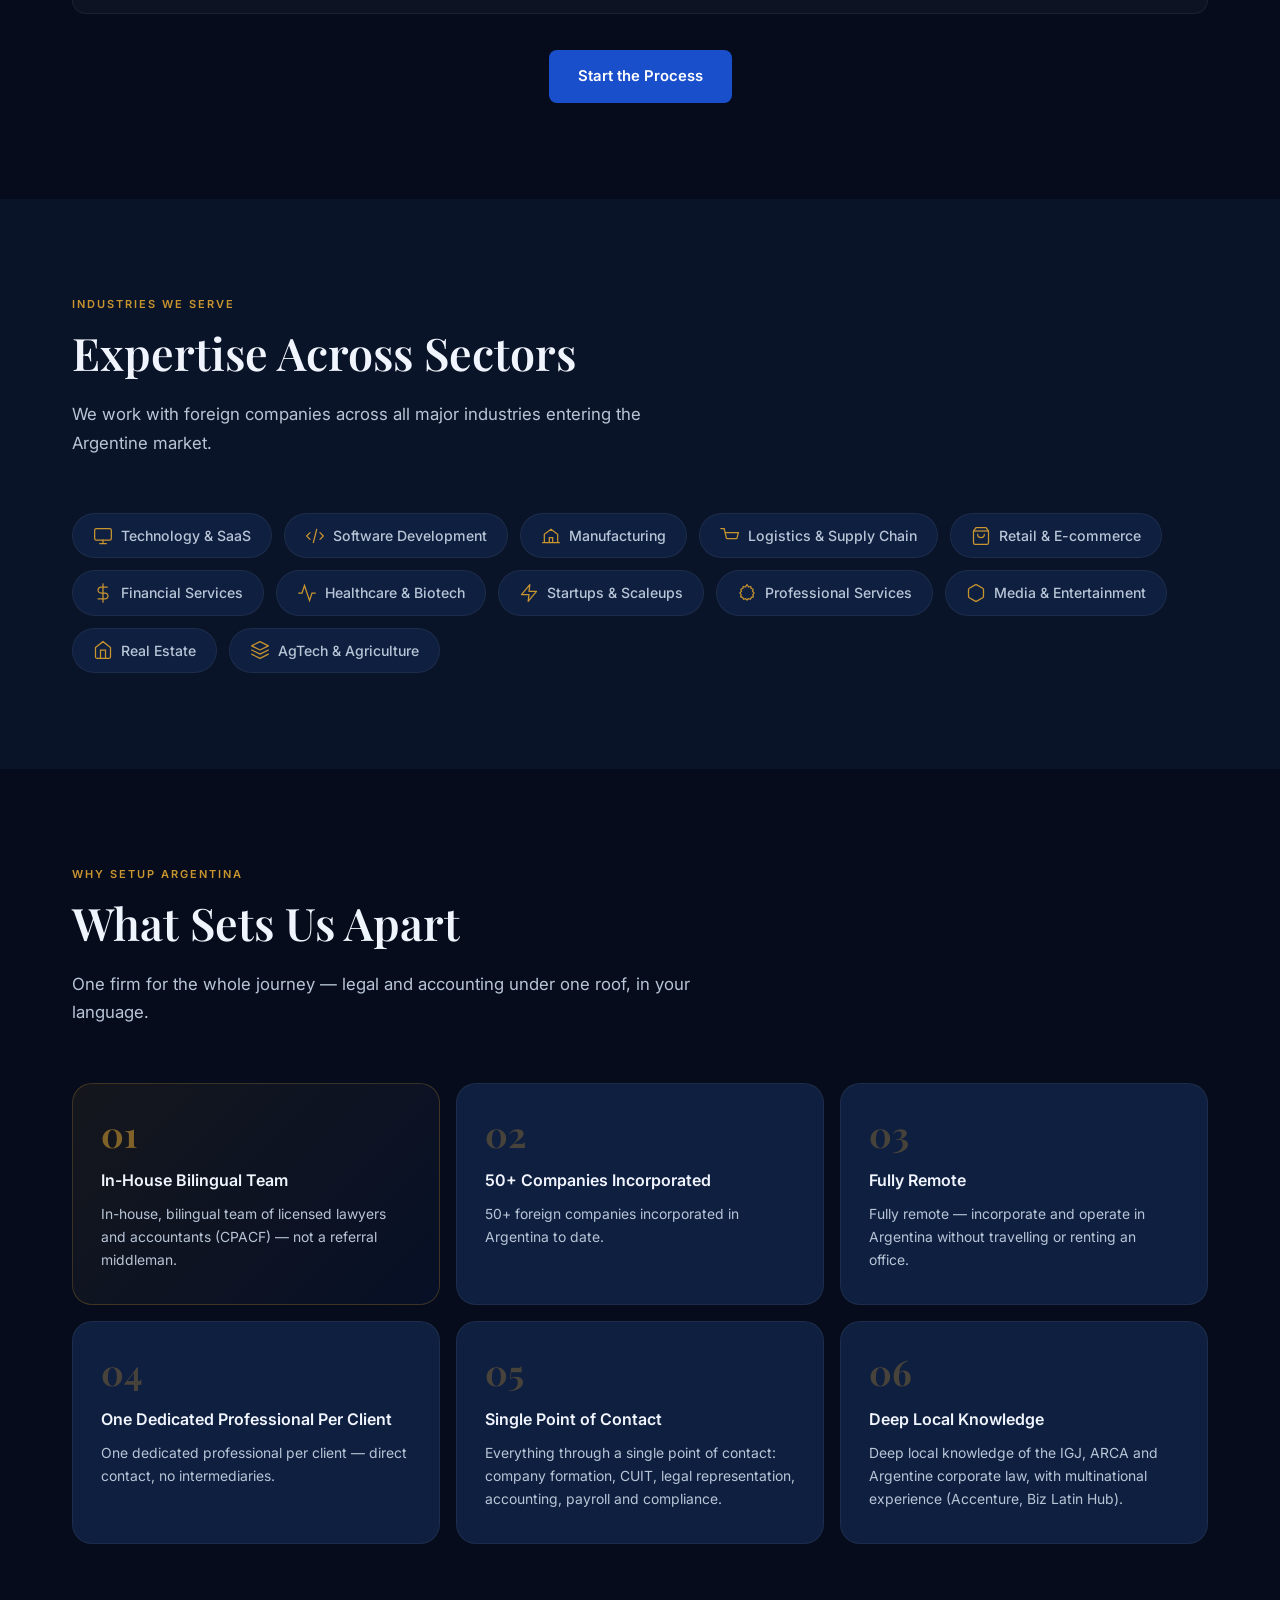
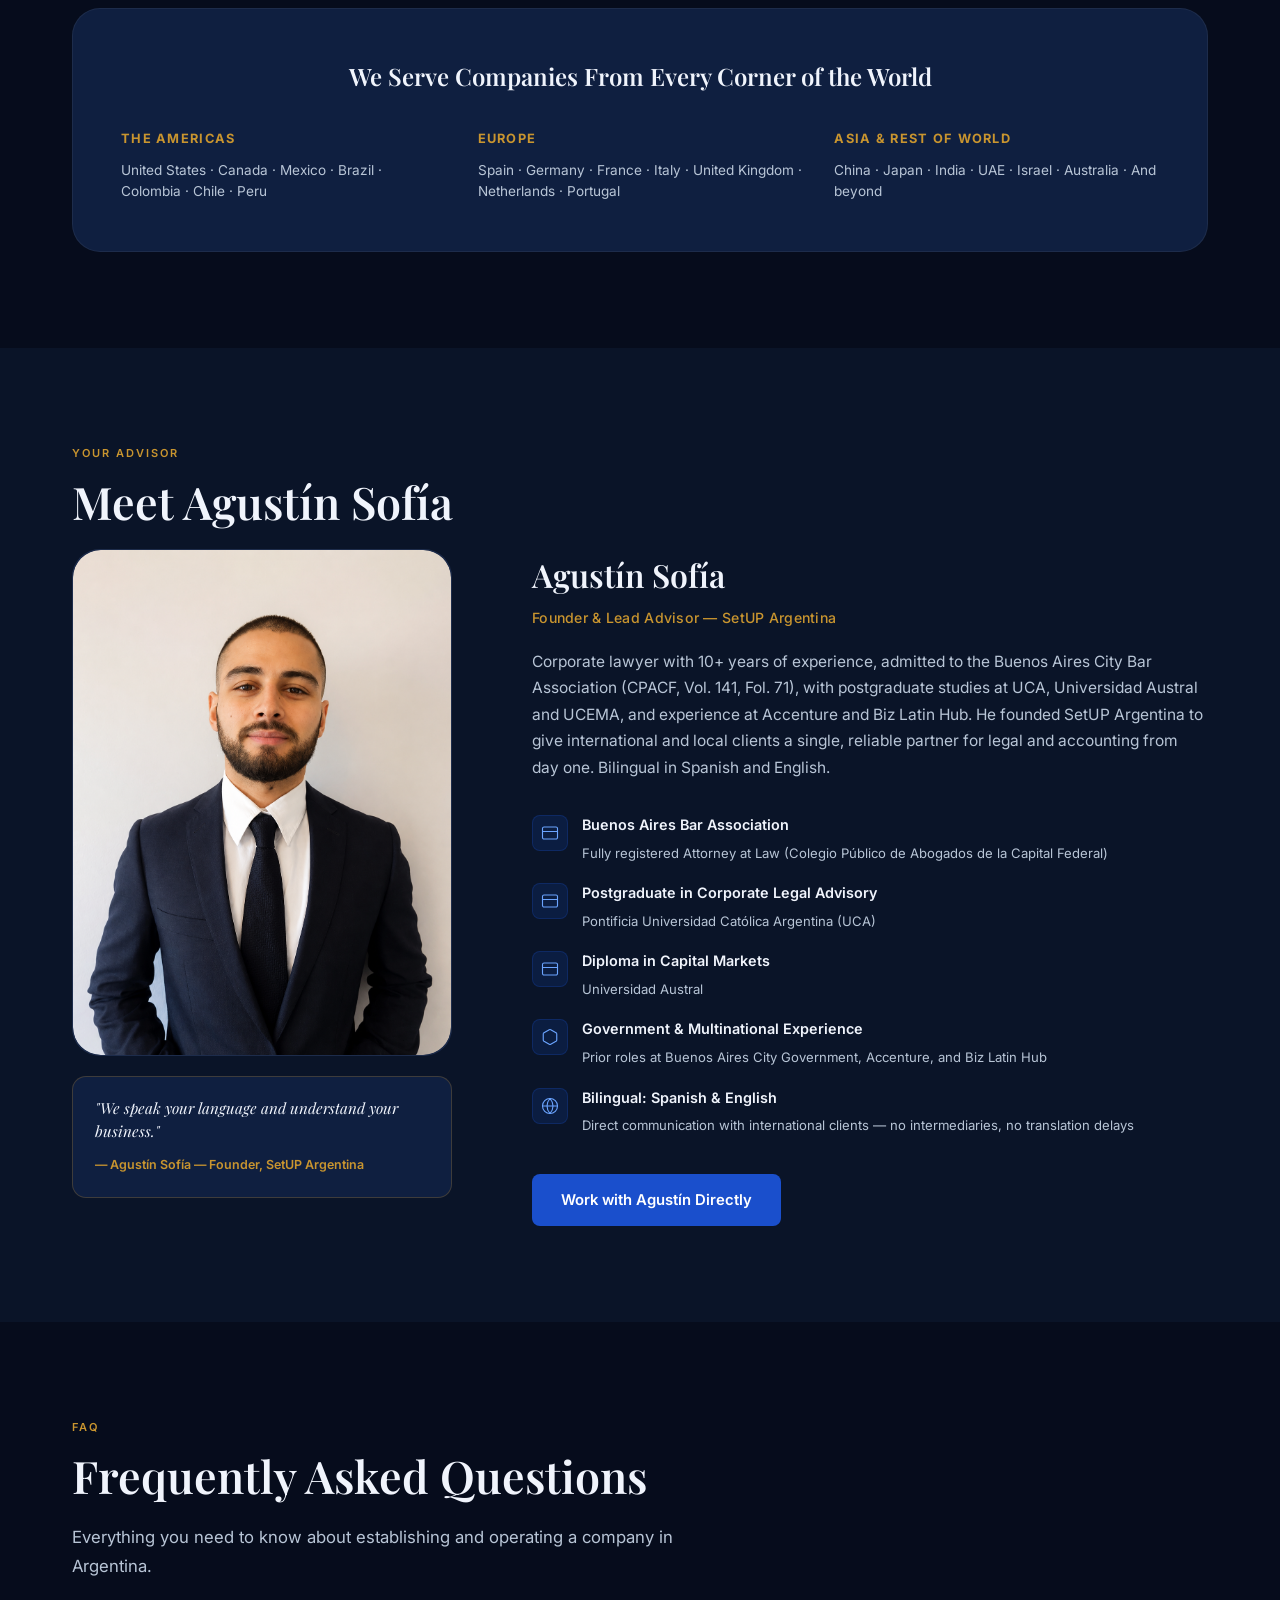
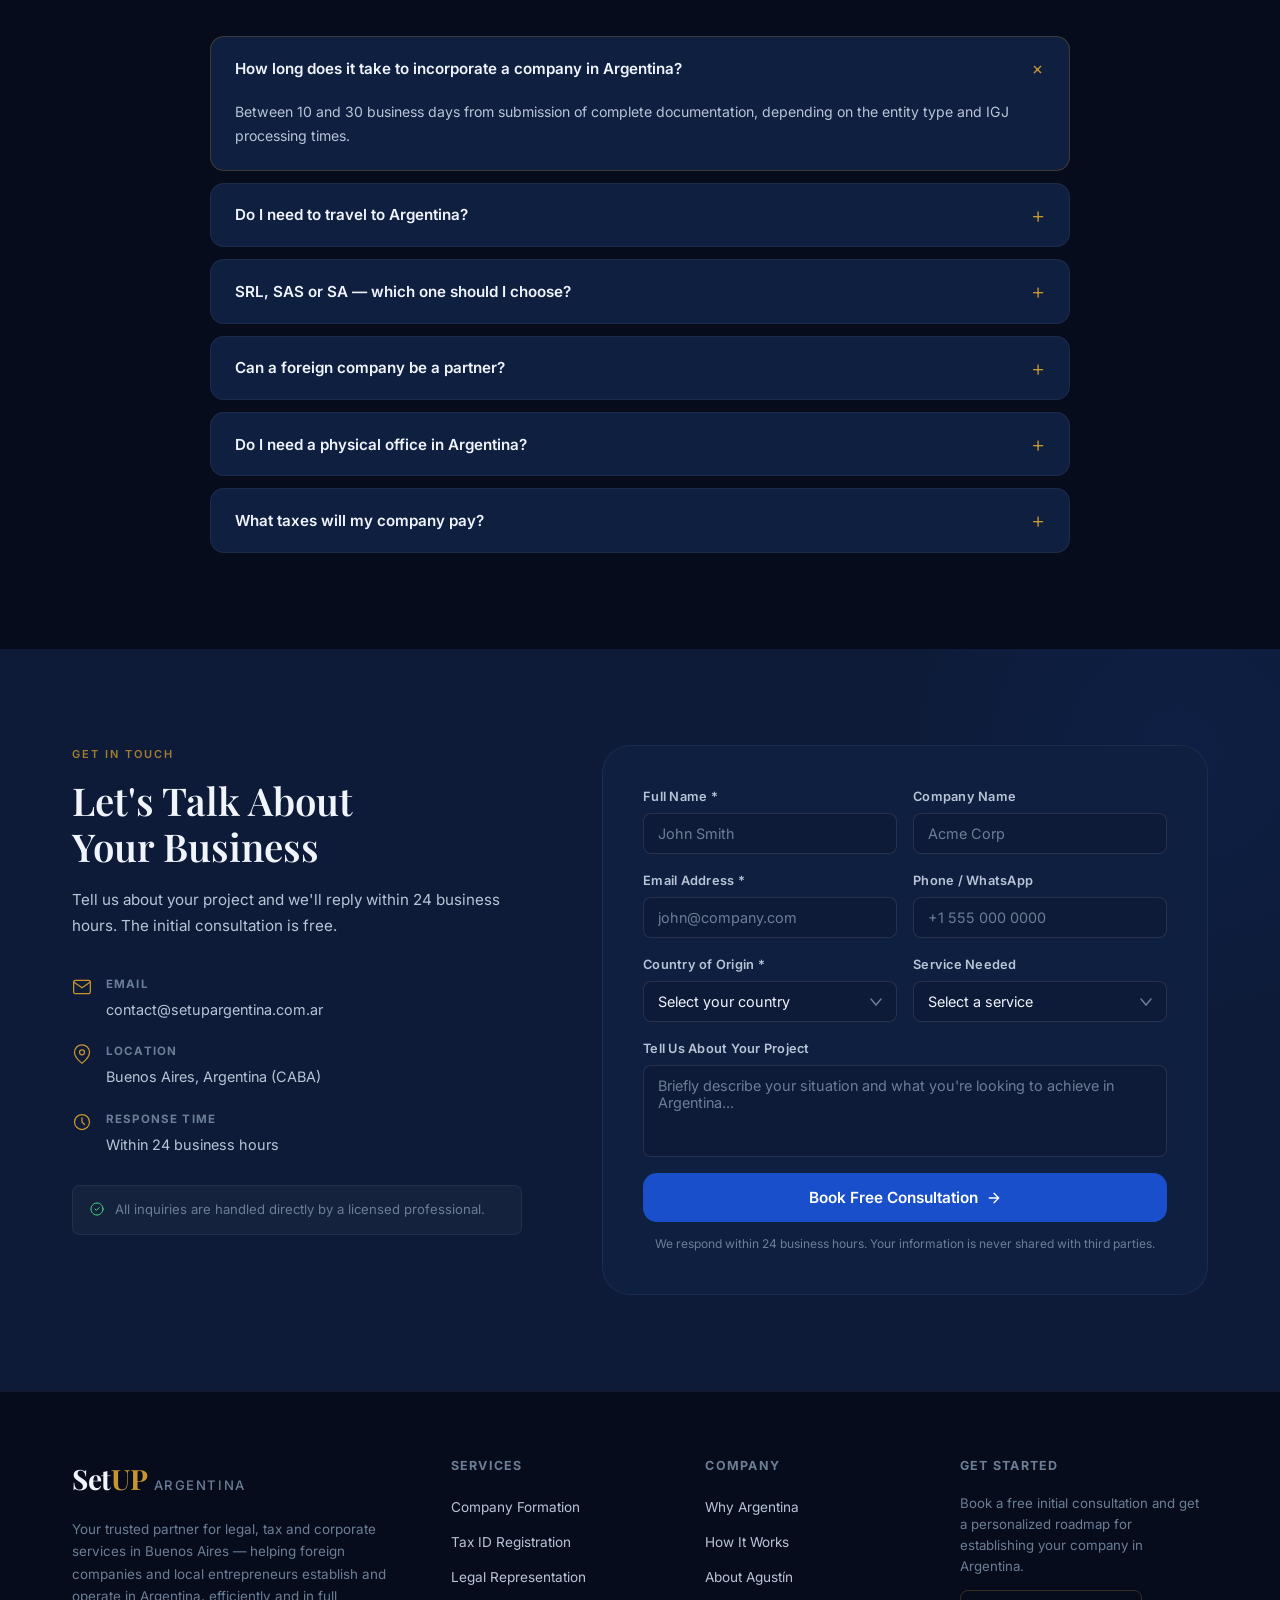
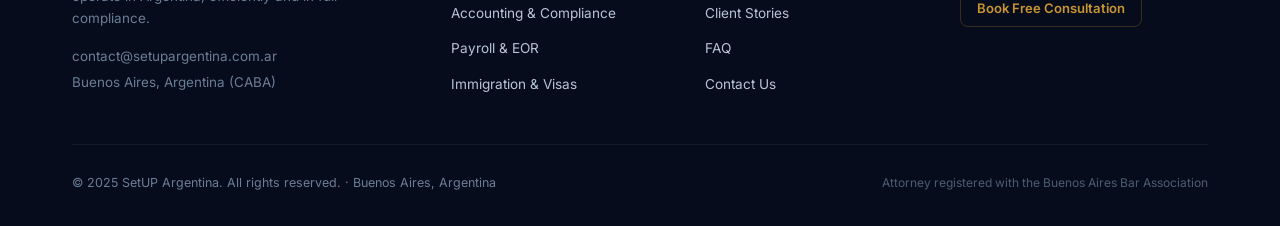
==== commit 6821df42: "Eliminar Success Stories y Testimonials; agrandar logo navbar - Sacar secciones Success Stories y Cl" ====
--- a/index.html
+++ b/index.html
@@ -243,38 +243,6 @@
 </section>
 
 <!-- ══════════════════════════════════════
-     SUCCESS STORIES
-══════════════════════════════════════ -->
-<section id="success-stories" class="section-dark">
-  <div class="container">
-    <div class="section-label" data-animate="fadeInUp">Client Results</div>
-    <h2 class="section-title" data-animate="fadeInUp">Success Stories</h2>
-    <p class="section-subtitle" data-animate="fadeInUp">Real results for real businesses. Here's how SetUP Argentina helped companies enter and operate in Argentina.</p>
-    <div class="stories-grid">
-      <div class="story-card" data-animate="fadeInUp" data-delay="0"><div class="story-header"><div class="story-flag">🇺🇸</div><div class="story-meta"><div class="story-client">US Tech Company</div><div class="story-sector">Software / SaaS</div></div></div><div class="story-challenge"><div class="story-label">Challenge</div><p>A US-based SaaS company needed to hire Argentine developers as local employees to comply with labor law — without setting up a full legal entity first.</p></div><div class="story-solution"><div class="story-label">Solution</div><p>SetUP established an SAS entity under IGJ, obtained the CUIT, and implemented a compliant payroll structure within 45 business days.</p></div><div class="story-result"><svg width="16" height="16" viewBox="0 0 24 24" fill="none"><path d="M22 12H18L15 21L9 3L6 12H2" stroke="currentColor" stroke-width="2" stroke-linecap="round"/></svg>6 engineers hired compliantly within 60 days of first contact</div></div>
-      <div class="story-card" data-animate="fadeInUp" data-delay="150"><div class="story-header"><div class="story-flag">🇪🇸</div><div class="story-meta"><div class="story-client">Spanish E-commerce Group</div><div class="story-sector">Retail / E-commerce</div></div></div><div class="story-challenge"><div class="story-label">Challenge</div><p>A Spanish retail group wanted to expand into Argentina but had no local presence, no contacts, and no understanding of Argentine tax obligations.</p></div><div class="story-solution"><div class="story-label">Solution</div><p>Full SRL incorporation, CUIT issuance, fiscal domicile registration, and ongoing monthly accounting and compliance services.</p></div><div class="story-result"><svg width="16" height="16" viewBox="0 0 24 24" fill="none"><path d="M22 12H18L15 21L9 3L6 12H2" stroke="currentColor" stroke-width="2" stroke-linecap="round"/></svg>Fully operational Argentine subsidiary in under 50 business days</div></div>
-      <div class="story-card" data-animate="fadeInUp" data-delay="300"><div class="story-header"><div class="story-flag">🇧🇷</div><div class="story-meta"><div class="story-client">Brazilian Logistics Firm</div><div class="story-sector">Logistics &amp; Transport</div></div></div><div class="story-challenge"><div class="story-label">Challenge</div><p>A Brazilian logistics company needed to register a branch in Argentina to operate cross-border routes and needed local legal representation quickly.</p></div><div class="story-solution"><div class="story-label">Solution</div><p>Branch registration under IGJ, appointment of a qualified legal representative, and ongoing regulatory compliance monitoring.</p></div><div class="story-result"><svg width="16" height="16" viewBox="0 0 24 24" fill="none"><path d="M22 12H18L15 21L9 3L6 12H2" stroke="currentColor" stroke-width="2" stroke-linecap="round"/></svg>Branch registered and legally operational within 40 business days</div></div>
-    </div>
-    <p class="stories-note">Details modified to protect client confidentiality. Results may vary depending on entity type and government processing times.</p>
-  </div>
-</section>
-
-<!-- ══════════════════════════════════════
-     TESTIMONIALS
-══════════════════════════════════════ -->
-<section id="testimonials" class="section-light">
-  <div class="container">
-    <div class="section-label text-center" data-animate="fadeInUp">Client Testimonials</div>
-    <h2 class="section-title text-center" data-animate="fadeInUp">What Our Clients Say</h2>
-    <div class="testimonials-grid" style="margin-top:48px">
-      <div class="testimonial-card" data-animate="fadeInUp" data-delay="0"><div class="stars">★★★★★</div><p class="testimonial-text">"Agustín handled every step of our company formation remotely. Clear communication, fast responses, and a team that genuinely understood what we needed. We had our entity fully registered faster than expected."</p><div class="testimonial-author"><div class="author-avatar">JR</div><div class="author-info"><strong>James R.</strong><span>CEO — Tech Startup, United States</span></div></div></div>
-      <div class="testimonial-card" data-animate="fadeInUp" data-delay="150"><div class="stars">★★★★★</div><p class="testimonial-text">"Direct access to a senior lawyer, explanations in English, fast responses. No call centers, no runaround. Highly recommended for any European company entering Argentina."</p><div class="testimonial-author"><div class="author-avatar">MP</div><div class="author-info"><strong>María P.</strong><span>Operations Director — Retail Group, Spain</span></div></div></div>
-      <div class="testimonial-card" data-animate="fadeInUp" data-delay="300"><div class="stars">★★★★★</div><p class="testimonial-text">"Every cost was explained upfront with receipts. We felt genuinely guided, not just processed through a system. Professional and transparent from start to finish."</p><div class="testimonial-author"><div class="author-avatar">LT</div><div class="author-info"><strong>Lucas T.</strong><span>Founder — E-commerce Company, Brazil</span></div></div></div>
-    </div>
-  </div>
-</section>
-
-<!-- ══════════════════════════════════════
      FAQ
 ══════════════════════════════════════ -->
 <section id="faq" class="section-dark">
--- a/styles.css
+++ b/styles.css
@@ -245,7 +245,7 @@
 }
 .logo-mark {
   font-family: var(--font-serif);
-  font-size: 1.4rem;
+  font-size: 1.75rem;
   font-weight: 700;
   color: var(--text-1);
   letter-spacing: -0.01em;
@@ -255,7 +255,7 @@
   color: var(--gold);
 }
 .logo-country {
-  font-size: 0.7rem;
+  font-size: 0.82rem;
   font-weight: 500;
   letter-spacing: 0.12em;
   text-transform: uppercase;
@@ -291,15 +291,19 @@
 .nav-toggle {
   display: none;
   flex-direction: column;
+  justify-content: center;
   gap: 5px;
-  width: 32px;
+  width: 44px;
+  height: 44px;
   cursor: pointer;
   background: none; border: none;
+  padding: 0;
+  margin-right: -8px;
 }
 .nav-toggle span {
   display: block;
   height: 2px;
-  width: 100%;
+  width: 24px;
   background: var(--text-2);
   border-radius: 2px;
   transition: all var(--tr-fast);
@@ -1579,14 +1583,40 @@
   display: none;
   position: fixed;
   inset: 0;
-  z-index: 999;
+  z-index: 1001;
   background: rgba(6,12,28,0.98);
   backdrop-filter: blur(20px);
-  padding: 100px 32px 48px;
+  padding: 88px 32px 48px;
   flex-direction: column;
   gap: 0;
 }
 .mobile-menu-overlay.open { display: flex; }
+
+.mobile-menu-close {
+  position: absolute;
+  top: 20px;
+  right: 20px;
+  width: 44px;
+  height: 44px;
+  background: none;
+  border: none;
+  cursor: pointer;
+  display: flex;
+  flex-direction: column;
+  align-items: center;
+  justify-content: center;
+  gap: 0;
+  padding: 0;
+}
+.mobile-menu-close span {
+  display: block;
+  width: 22px;
+  height: 2px;
+  background: var(--text-2);
+  border-radius: 2px;
+}
+.mobile-menu-close span:first-child { transform: translateY(1px) rotate(45deg); }
+.mobile-menu-close span:last-child  { transform: translateY(-1px) rotate(-45deg); }
 .mobile-menu-overlay .nav-links {
   flex-direction: column;
   gap: 0;
@@ -1628,8 +1658,8 @@
   :root { --section-py: 72px; }
 
   .nav-links { display: none; }
-  .nav-toggle { display: flex; }
-  .btn-nav-cta { display: none; }
+  .nav-toggle { display: none; }
+  .btn-nav-cta { display: flex; font-size: 0.8rem; padding: 8px 14px; }
 
   .stats-grid {
     grid-template-columns: 1fr 1fr;
@@ -1672,6 +1702,29 @@
   .form-row { grid-template-columns: 1fr; }
   .global-reach { padding: 28px 20px; }
   .contact-form-wrap { padding: 24px 20px; }
+
+  /* Prevent horizontal overflow from slide animations */
+  [data-animate="fadeInLeft"],
+  [data-animate="fadeInRight"] {
+    transform: translateY(20px);
+  }
+
+  /* Nav padding */
+  .nav-container { padding: 0 20px; }
+
+  /* Hero font size smaller to avoid wrapping issues */
+  .hero-title { font-size: 2rem; }
+  .hero-subtitle { font-size: 0.95rem; }
+
+  /* Services grid fix */
+  .services-grid { grid-template-columns: 1fr; }
+
+  /* Founder layout */
+  .founder-layout { grid-template-columns: 1fr; }
+  .founder-photo-wrap { max-width: 100%; margin: 0 auto; }
+
+  /* Contact layout */
+  .contact-layout { grid-template-columns: 1fr; }
 }
 
 /* ════════════════════════════════════════
